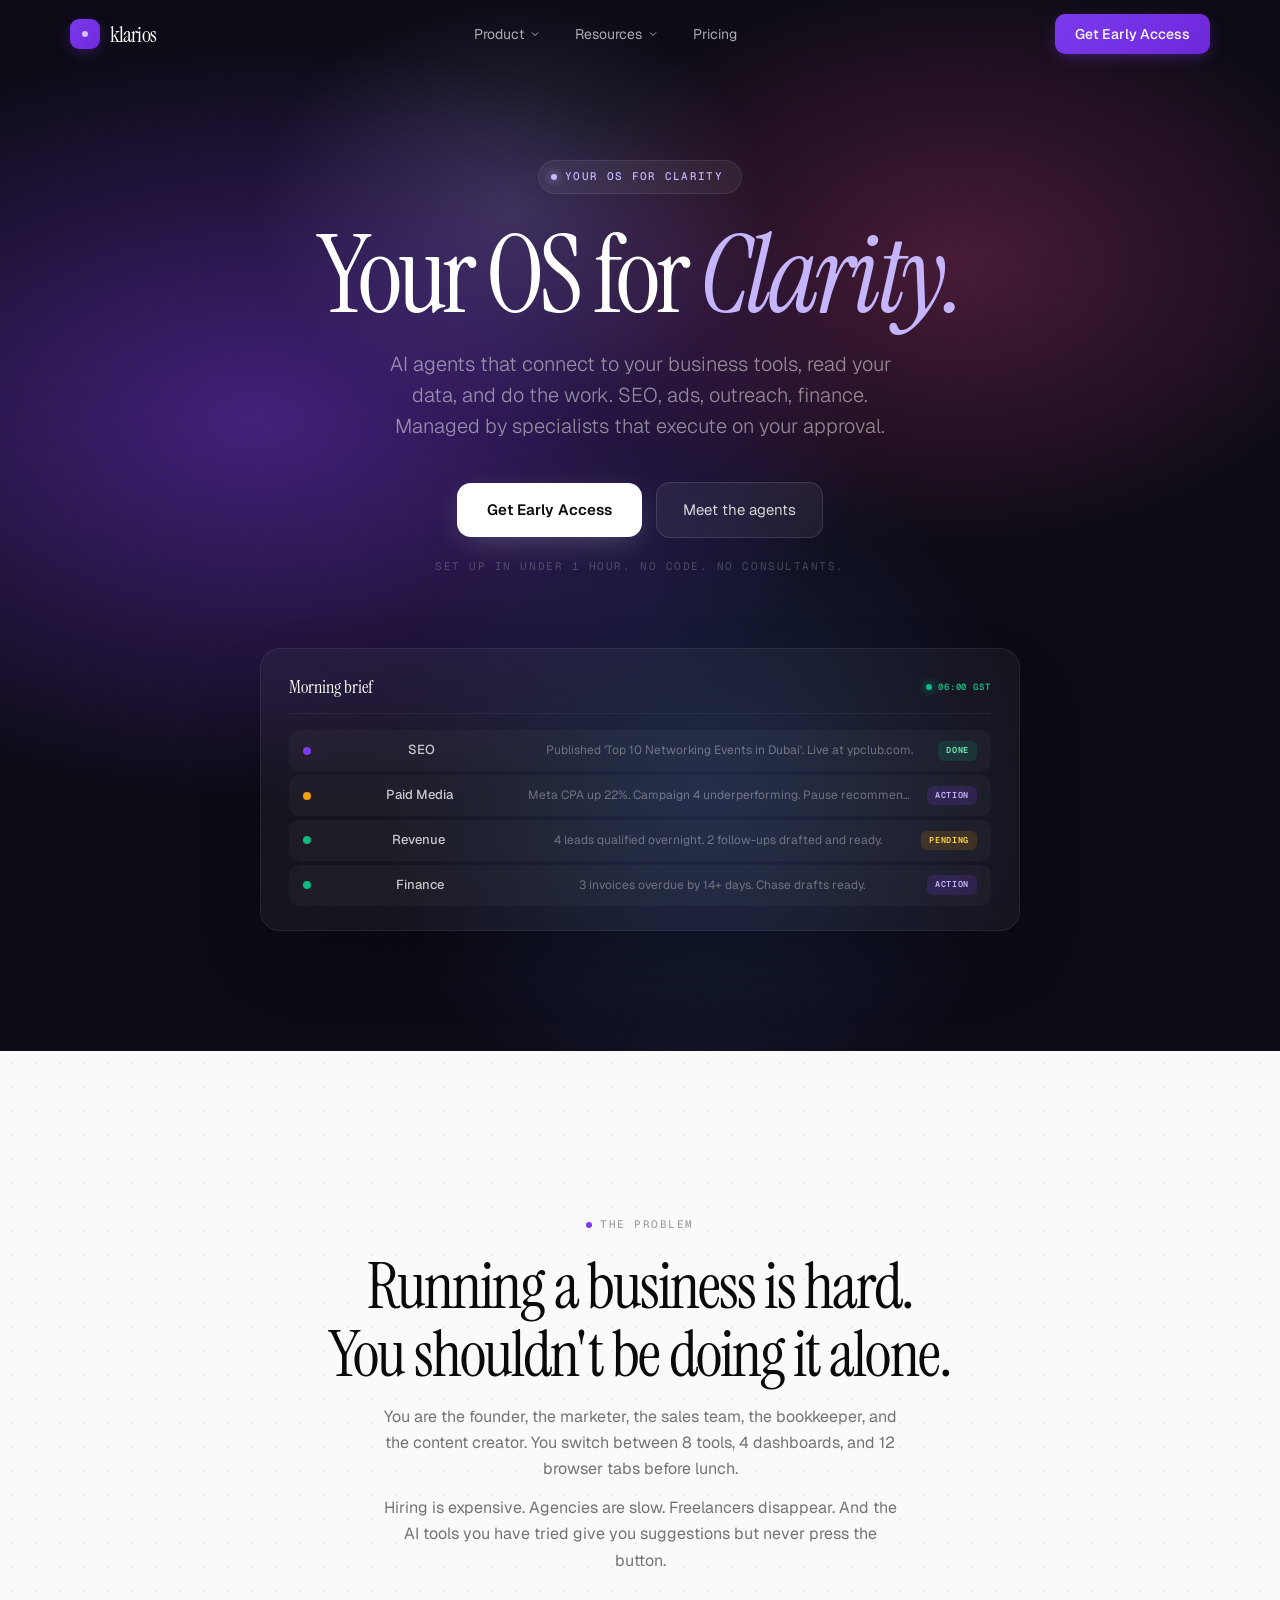
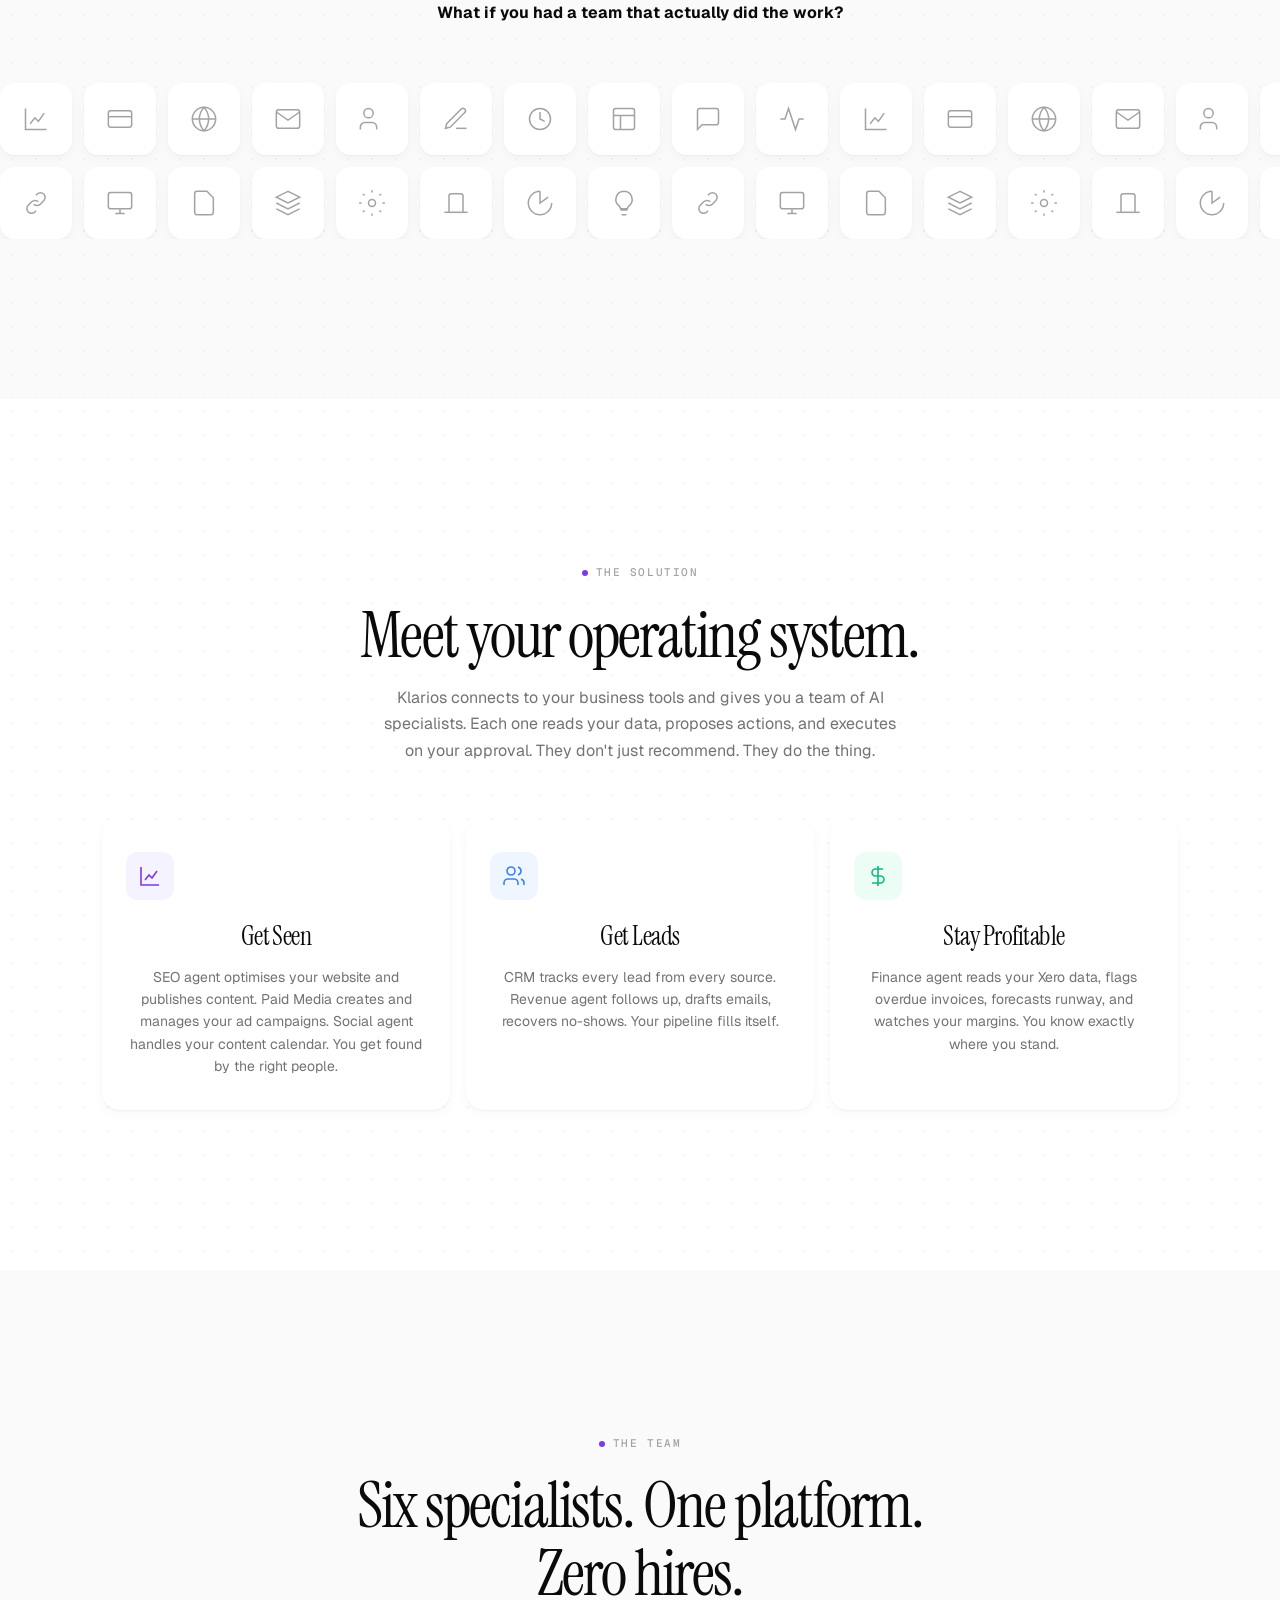
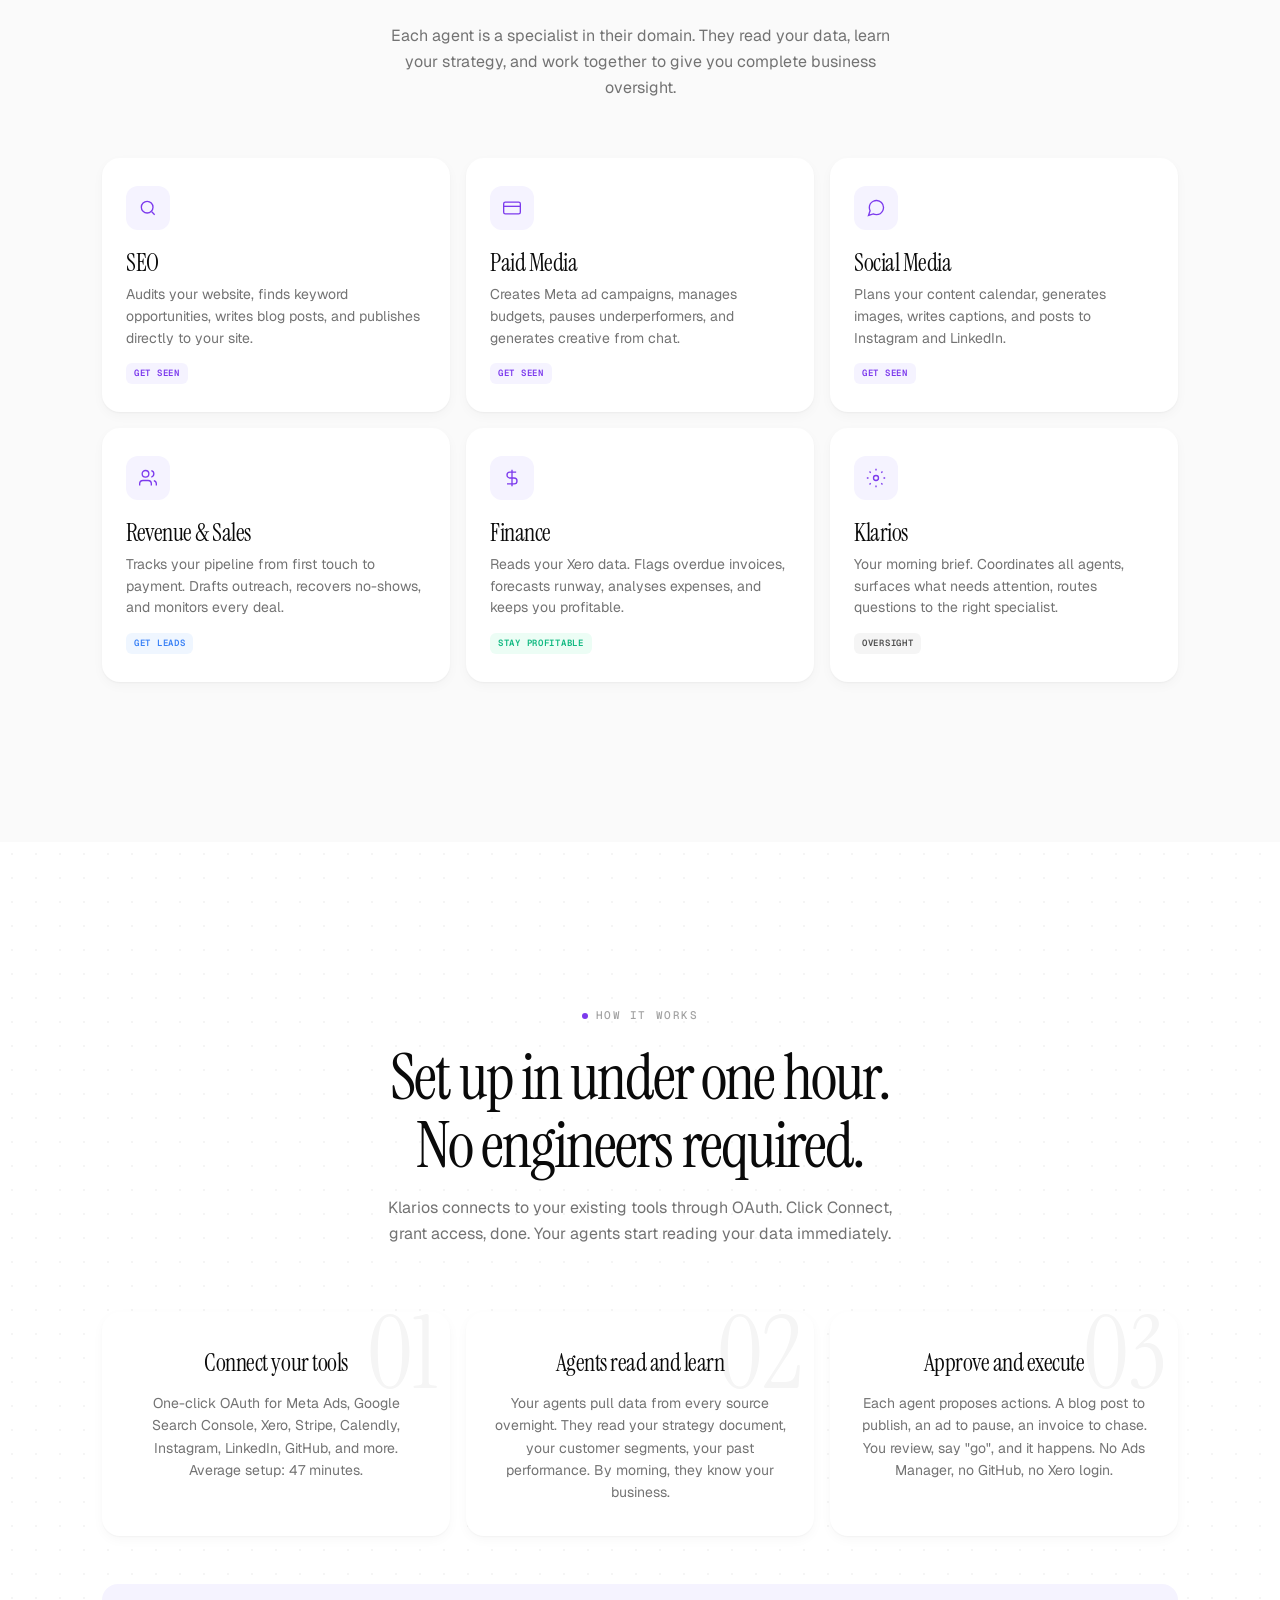
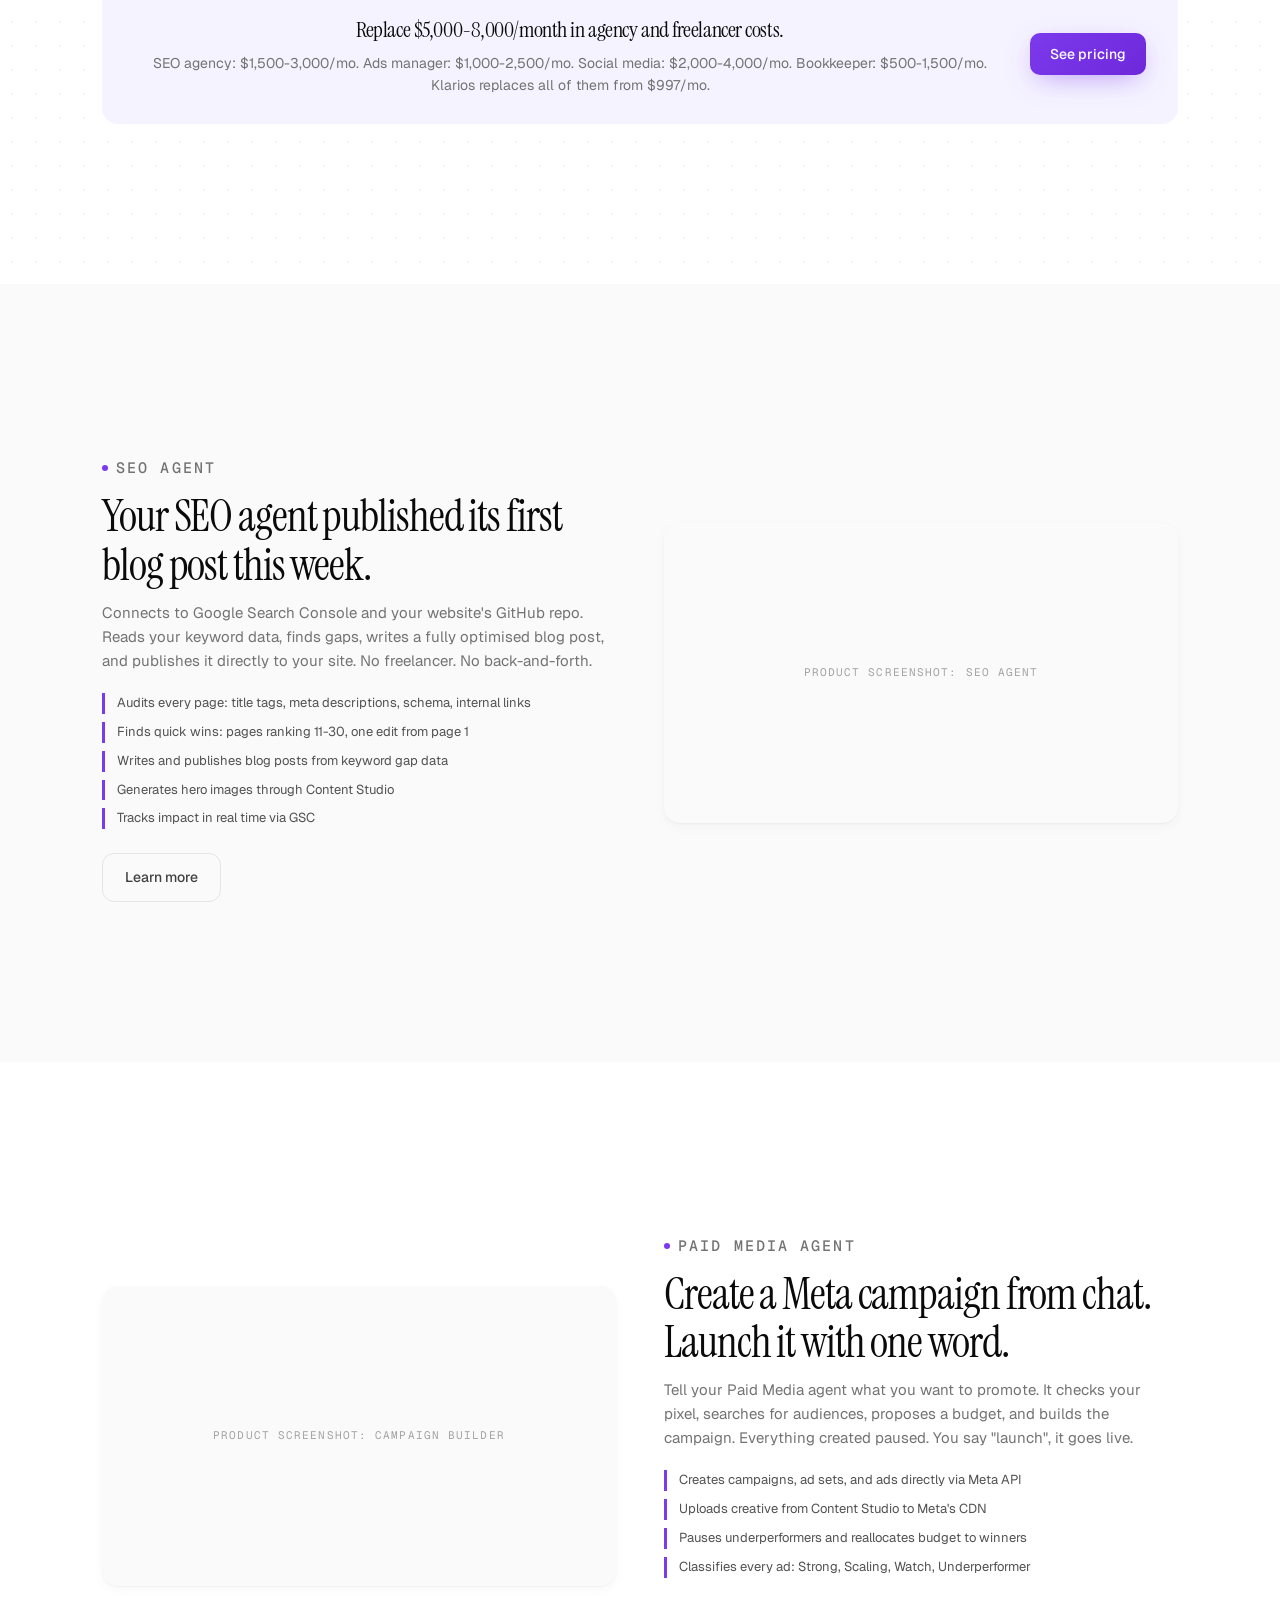
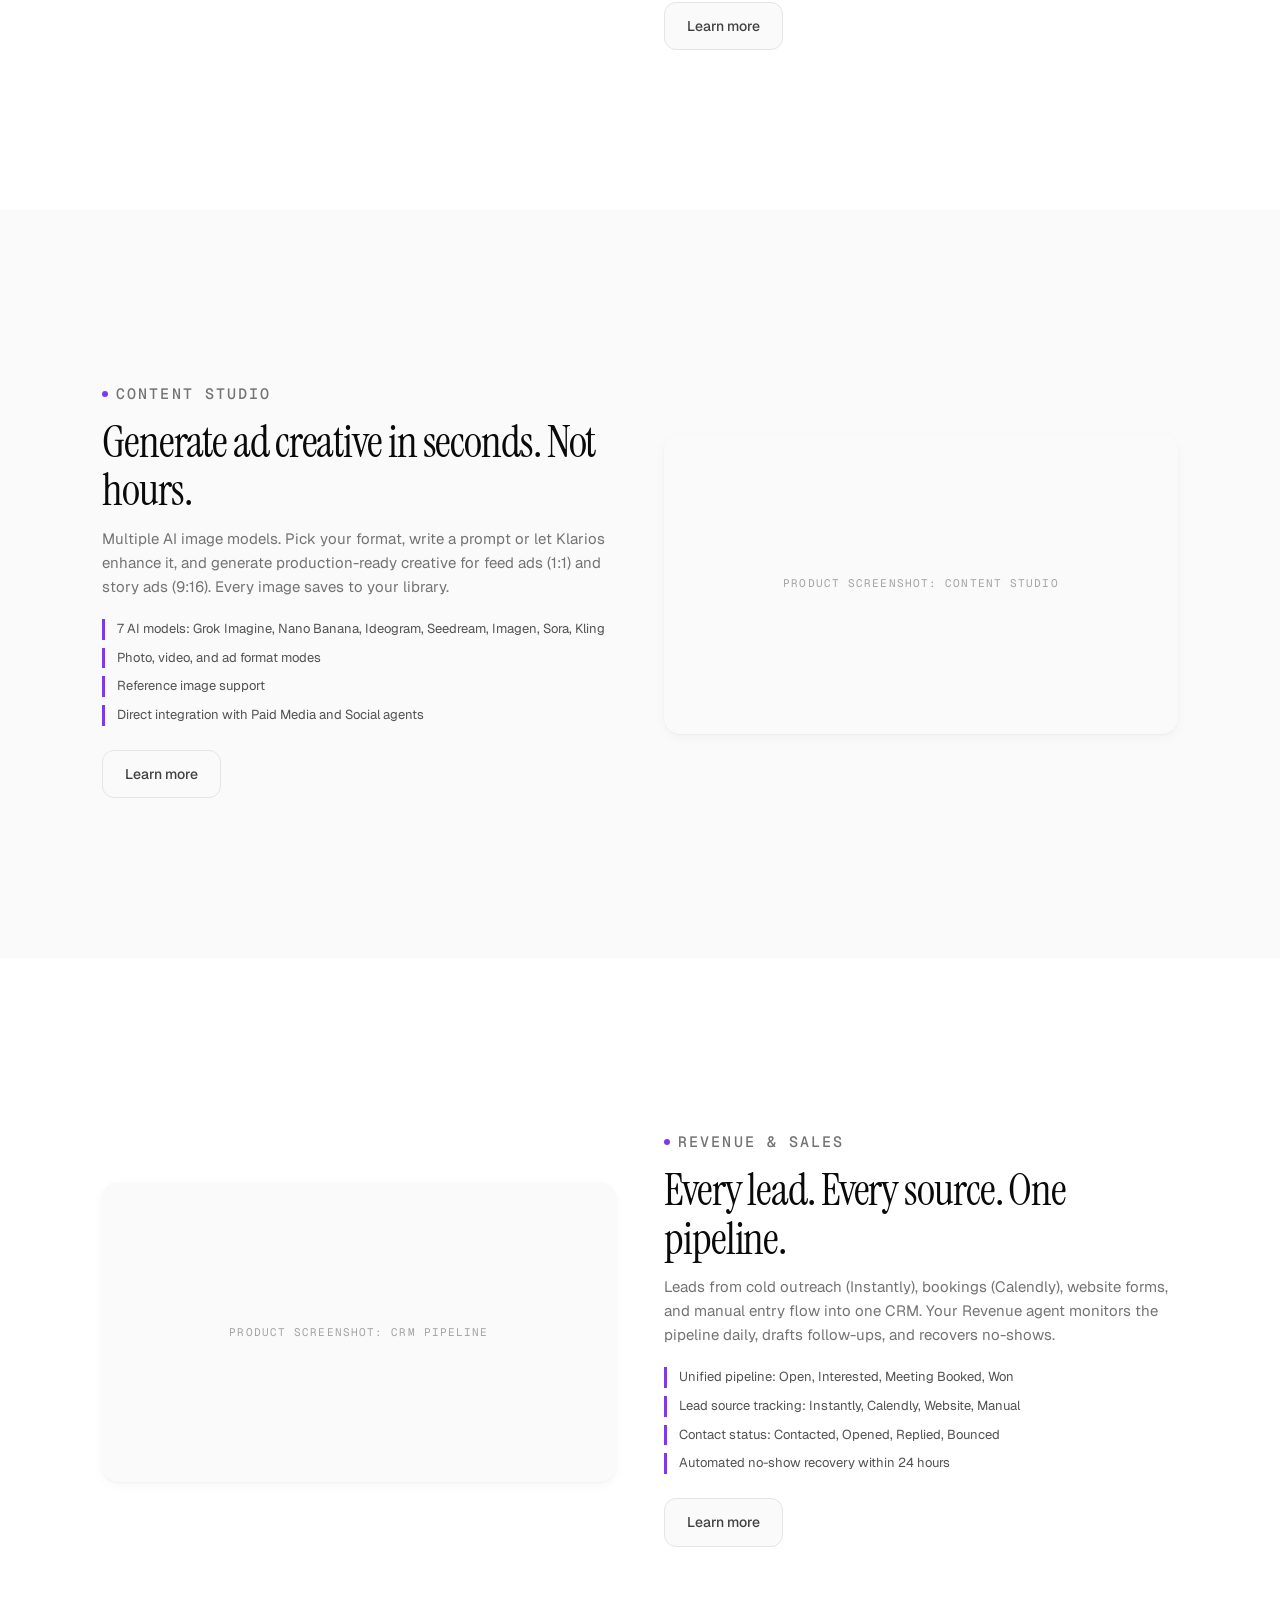
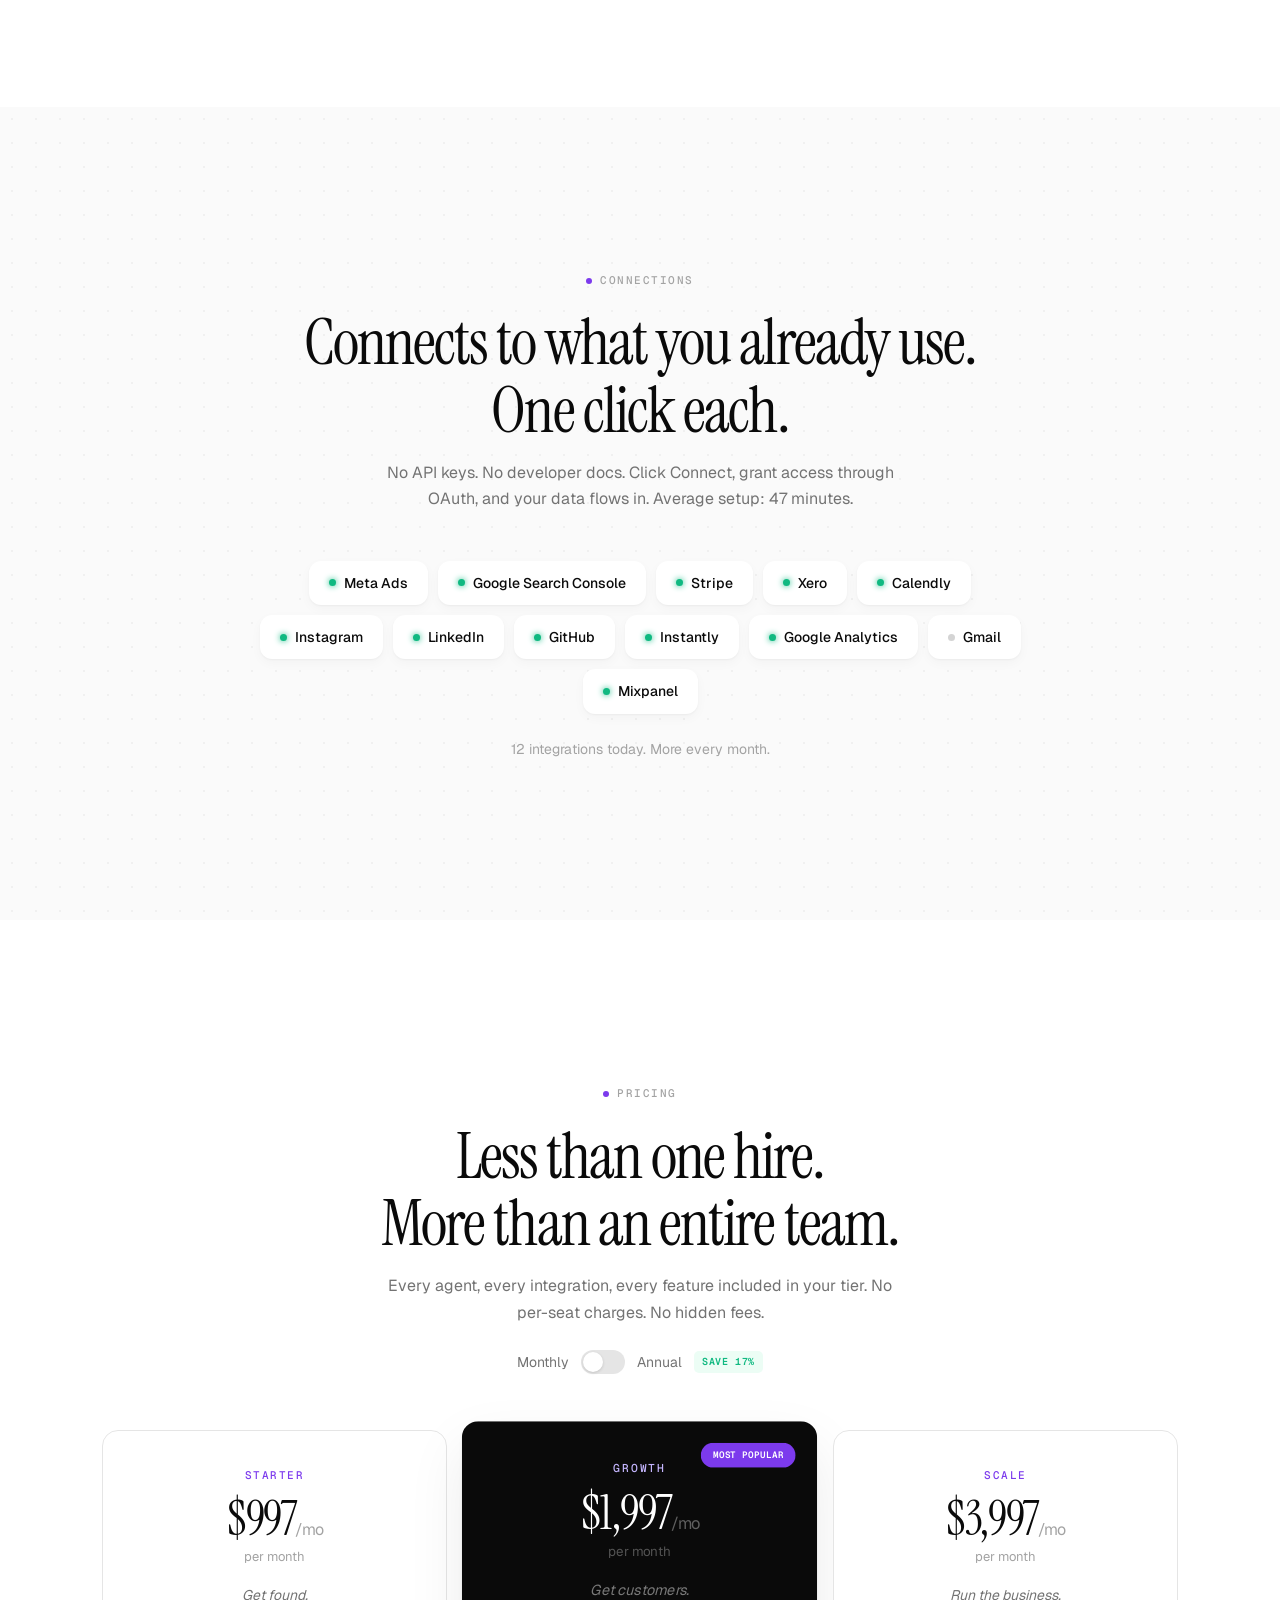
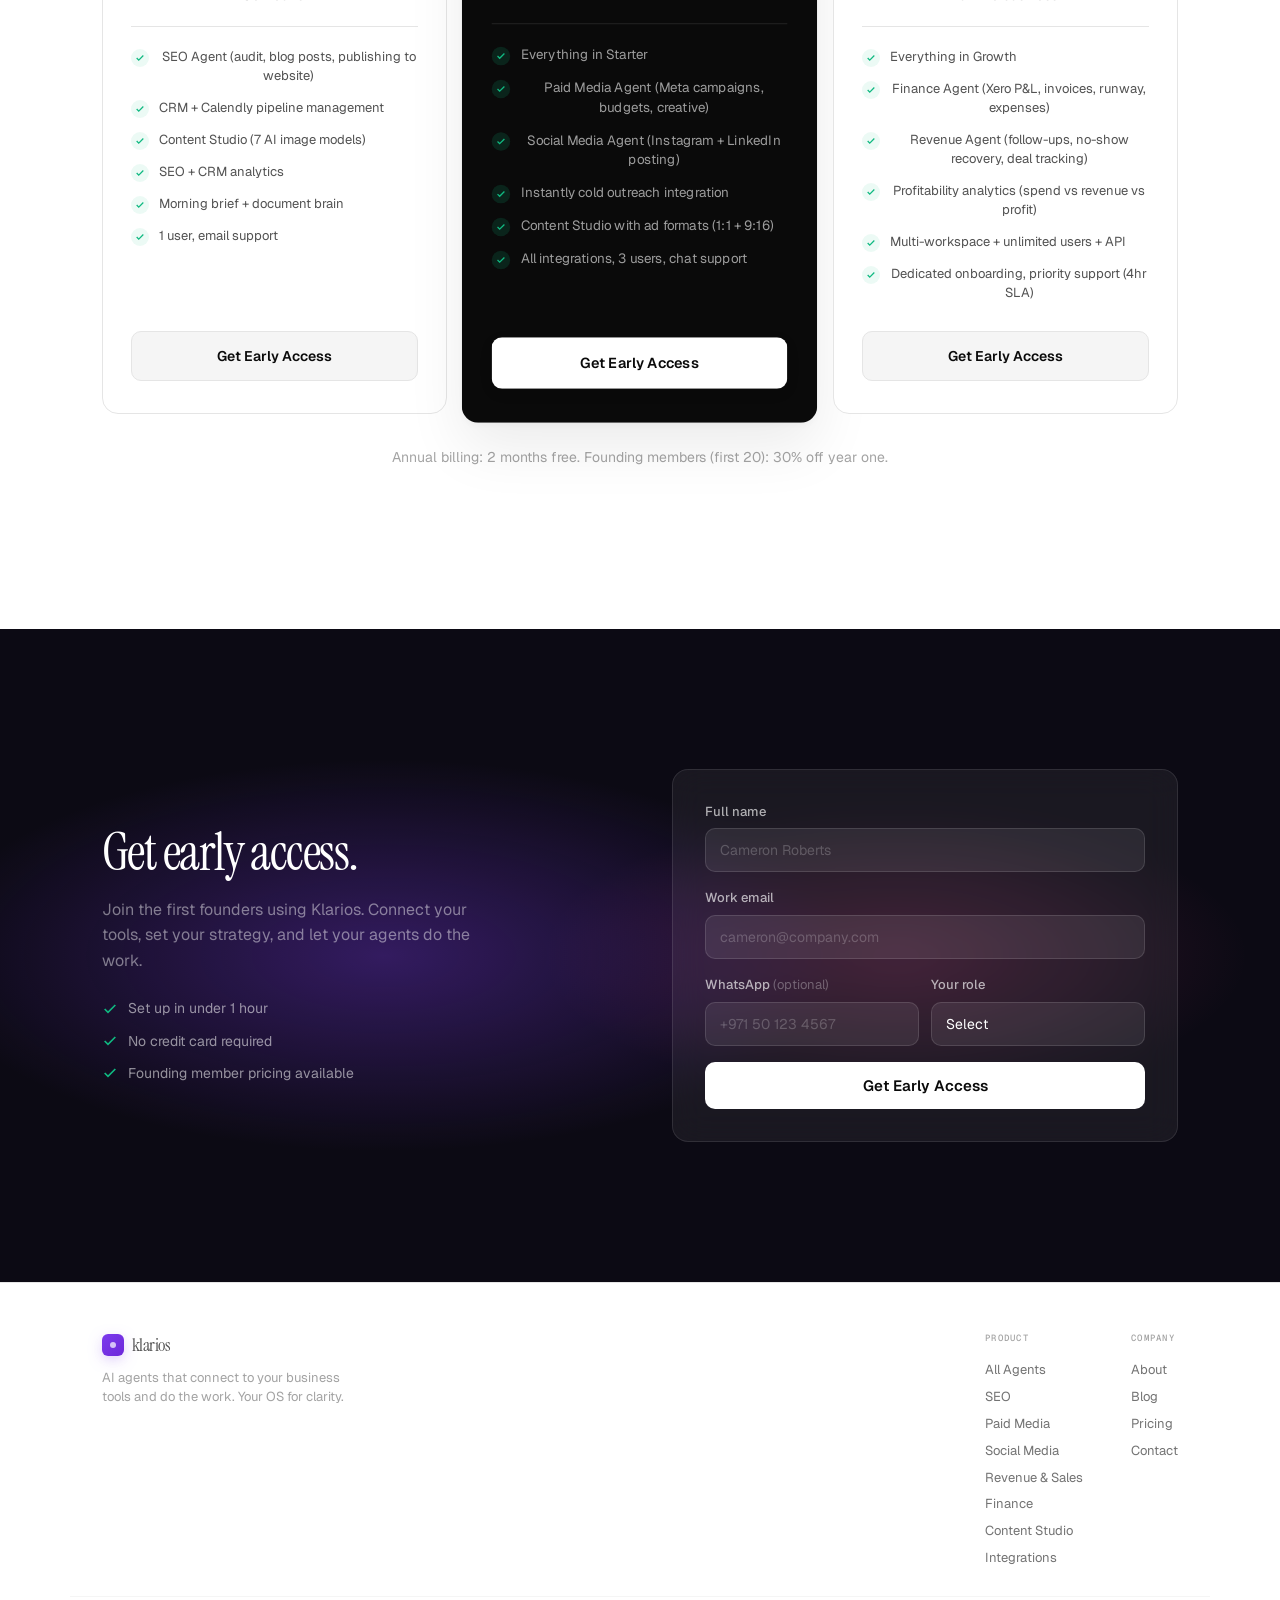
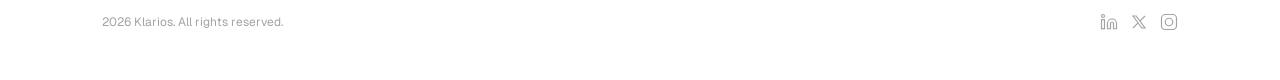
==== index.html @ c215d097 "fix: rebuild pricing cards, lead form, and mobile nav Pricing: - Individual cards with borders (not " ====
<!DOCTYPE html>
<html lang="en">
<head>
<meta charset="utf-8">
<meta name="viewport" content="width=device-width, initial-scale=1.0">
<title>Klarios — Your OS for Clarity</title>
<meta name="description" content="AI agents that connect to your business tools, read your data, and do the work. SEO, ads, outreach, finance. Managed by specialists that execute on your approval.">
<meta property="og:title" content="Klarios — Your OS for Clarity">
<meta property="og:description" content="Six AI specialists. One platform. Zero hires.">
<meta property="og:type" content="website">
<meta property="og:url" content="https://klarios.io">
<link rel="preconnect" href="https://fonts.googleapis.com">
<link rel="preconnect" href="https://fonts.gstatic.com" crossorigin>
<link href="https://fonts.googleapis.com/css2?family=Instrument+Serif:ital@0;1&family=Geist:wght@300;400;500;600&family=Geist+Mono:wght@400;500&display=swap" rel="stylesheet">
<link rel="stylesheet" href="/styles.css">
</head>
<body>

<!-- ====== NAV ====== -->
<header class="nav-wrap" id="navWrap">
<nav class="nav">
  <a href="/" class="nav-brand">
    <div class="nav-mark"></div>
    <span class="nav-word">klarios</span>
  </a>
  <div class="nav-center">
    <div class="nav-dropdown">
      <span class="nav-link">Product <svg viewBox="0 0 24 24" fill="none" stroke="currentColor" stroke-width="2"><path d="m6 9 6 6 6-6"/></svg></span>
      <div class="nav-mega wide">
        <div class="mega-cols">
          <div>
            <div class="mega-group-title">Agents</div>
            <a href="/product/agents" class="mega-item"><div class="mega-icon"><svg viewBox="0 0 24 24" fill="none" stroke="currentColor" stroke-width="1.6"><circle cx="12" cy="12" r="3"/><path d="M12 1v2M12 21v2M4.22 4.22l1.42 1.42M18.36 18.36l1.42 1.42M1 12h2M21 12h2M4.22 19.78l1.42-1.42M18.36 5.64l1.42-1.42"/></svg></div><div class="mega-text"><div class="mt-name">All Agents</div><div class="mt-desc">Overview of how your AI team works.</div></div></a>
            <a href="/product/seo" class="mega-item"><div class="mega-icon"><svg viewBox="0 0 24 24" fill="none" stroke="currentColor" stroke-width="1.6"><circle cx="11" cy="11" r="7"/><path d="m20 20-3.5-3.5"/></svg></div><div class="mega-text"><div class="mt-name">SEO</div><div class="mt-desc">Audit, write, publish. Directly to your site.</div></div></a>
            <a href="/product/paid-media" class="mega-item"><div class="mega-icon"><svg viewBox="0 0 24 24" fill="none" stroke="currentColor" stroke-width="1.6"><rect x="2" y="5" width="20" height="14" rx="2"/><path d="M2 10h20"/></svg></div><div class="mega-text"><div class="mt-name">Paid Media</div><div class="mt-desc">Create Meta campaigns from chat.</div></div></a>
            <a href="/product/social-media" class="mega-item"><div class="mega-icon"><svg viewBox="0 0 24 24" fill="none" stroke="currentColor" stroke-width="1.6"><path d="M21 11.5a8.38 8.38 0 0 1-.9 3.8 8.5 8.5 0 0 1-7.6 4.7 8.38 8.38 0 0 1-3.8-.9L3 21l1.9-5.7a8.38 8.38 0 0 1-.9-3.8 8.5 8.5 0 0 1 4.7-7.6 8.38 8.38 0 0 1 3.8-.9h.5a8.48 8.48 0 0 1 8 8v.5z"/></svg></div><div class="mega-text"><div class="mt-name">Social Media</div><div class="mt-desc">Calendar, captions, images, posting.</div></div></a>
          </div>
          <div>
            <div class="mega-group-title">Operations</div>
            <a href="/product/revenue-sales" class="mega-item"><div class="mega-icon"><svg viewBox="0 0 24 24" fill="none" stroke="currentColor" stroke-width="1.6"><path d="M16 21v-2a4 4 0 0 0-4-4H6a4 4 0 0 0-4 4v2"/><circle cx="9" cy="7" r="4"/><path d="M22 21v-2a4 4 0 0 0-3-3.87"/><path d="M16 3.13a4 4 0 0 1 0 7.75"/></svg></div><div class="mega-text"><div class="mt-name">Revenue & Sales</div><div class="mt-desc">CRM, pipeline, follow-ups, recovery.</div></div></a>
            <a href="/product/finance" class="mega-item"><div class="mega-icon"><svg viewBox="0 0 24 24" fill="none" stroke="currentColor" stroke-width="1.6"><path d="M12 2v20M17 5H9.5a3.5 3.5 0 0 0 0 7h5a3.5 3.5 0 0 1 0 7H6"/></svg></div><div class="mega-text"><div class="mt-name">Finance</div><div class="mt-desc">P&L, invoices, runway, expenses via Xero.</div></div></a>
            <a href="/product/content-studio" class="mega-item"><div class="mega-icon"><svg viewBox="0 0 24 24" fill="none" stroke="currentColor" stroke-width="1.6"><path d="M12 20h9"/><path d="M16.5 3.5a2.12 2.12 0 0 1 3 3L7 19l-4 1 1-4L16.5 3.5z"/></svg></div><div class="mega-text"><div class="mt-name">Content Studio</div><div class="mt-desc">AI image generation, 7 models, all formats.</div></div></a>
            <a href="/product/integrations" class="mega-item"><div class="mega-icon"><svg viewBox="0 0 24 24" fill="none" stroke="currentColor" stroke-width="1.6"><path d="M10 13a4 4 0 0 0 5.66 0l3-3a4 4 0 1 0-5.66-5.66l-1 1"/><path d="M14 11a4 4 0 0 0-5.66 0l-3 3a4 4 0 1 0 5.66 5.66l1-1"/></svg></div><div class="mega-text"><div class="mt-name">Integrations</div><div class="mt-desc">12 tools. One click each. OAuth.</div></div></a>
          </div>
        </div>
      </div>
    </div>
    <div class="nav-dropdown">
      <span class="nav-link">Resources <svg viewBox="0 0 24 24" fill="none" stroke="currentColor" stroke-width="2"><path d="m6 9 6 6 6-6"/></svg></span>
      <div class="nav-mega narrow">
        <a href="/resources/blog" class="mega-item"><div class="mega-icon"><svg viewBox="0 0 24 24" fill="none" stroke="currentColor" stroke-width="1.6"><path d="M14.5 2H6a2 2 0 0 0-2 2v16a2 2 0 0 0 2 2h12a2 2 0 0 0 2-2V7.5L14.5 2z"/><path d="M14 2v6h6"/></svg></div><div class="mega-text"><div class="mt-name">Blog</div><div class="mt-desc">Insights and product updates.</div></div></a>
        <a href="/resources/about" class="mega-item"><div class="mega-icon"><svg viewBox="0 0 24 24" fill="none" stroke="currentColor" stroke-width="1.6"><circle cx="12" cy="8" r="4"/><path d="M4 21c0-4 4-6 8-6s8 2 8 6"/></svg></div><div class="mega-text"><div class="mt-name">About</div><div class="mt-desc">The founder and the mission.</div></div></a>
      </div>
    </div>
    <a href="/pricing" class="nav-link">Pricing</a>
  </div>
  <div class="nav-right">
    <a href="#early-access" class="nav-cta">Get Early Access</a>
    <button class="nav-hamburger" id="navHamburger" aria-label="Menu" aria-expanded="false">
      <svg viewBox="0 0 24 24" fill="none" stroke="currentColor" stroke-width="2"><path d="M4 6h16M4 12h16M4 18h16"/></svg>
    </button>
  </div>
</nav>
</header>

<!-- ====== S1: HERO ====== -->
<section class="hero">
  <div class="hero-pill" data-r><span class="hp-dot"></span>Your OS for clarity</div>
  <h1 data-r data-d="1">Your OS for <em>Clarity.</em></h1>
  <p class="hero-sub" data-r data-d="2">AI agents that connect to your business tools, read your data, and do the work. SEO, ads, outreach, finance. Managed by specialists that execute on your approval.</p>
  <div class="hero-ctas" data-r data-d="3">
    <a href="#early-access" class="btn-white">Get Early Access</a>
    <a href="#agents" class="btn-ghost">Meet the agents</a>
  </div>
  <p class="hero-meta" data-r data-d="4">Set up in under 1 hour. No code. No consultants.</p>

  <div class="hero-glass" data-r data-d="5">
    <div class="hg-head">
      <span class="hg-title">Morning brief</span>
      <span class="hg-live"><span class="live-dot"></span>06:00 GST</span>
    </div>
    <div class="hg-rows">
      <div class="hg-row"><span class="hg-dot" style="background:var(--violet)"></span><span class="hg-agent">SEO</span><span class="hg-msg">Published 'Top 10 Networking Events in Dubai'. Live at ypclub.com.</span><span class="hg-pill d">Done</span></div>
      <div class="hg-row"><span class="hg-dot" style="background:var(--amber)"></span><span class="hg-agent">Paid Media</span><span class="hg-msg">Meta CPA up 22%. Campaign 4 underperforming. Pause recommended.</span><span class="hg-pill t">Action</span></div>
      <div class="hg-row"><span class="hg-dot" style="background:var(--green)"></span><span class="hg-agent">Revenue</span><span class="hg-msg">4 leads qualified overnight. 2 follow-ups drafted and ready.</span><span class="hg-pill w">Pending</span></div>
      <div class="hg-row"><span class="hg-dot" style="background:var(--green)"></span><span class="hg-agent">Finance</span><span class="hg-msg">3 invoices overdue by 14+ days. Chase drafts ready.</span><span class="hg-pill t">Action</span></div>
    </div>
  </div>
</section>

<!-- ====== S2: PROBLEM ====== -->
<section class="dotgrid" style="background:var(--grey-50)">
<div class="container text-center">
  <p class="eyebrow" data-r><span class="dot"></span>The problem</p>
  <div class="section-title" data-r data-d="1">Running a business is hard.<br>You shouldn't be doing it alone.</div>
  <p class="section-sub center" data-r data-d="2">You are the founder, the marketer, the sales team, the bookkeeper, and the content creator. You switch between 8 tools, 4 dashboards, and 12 browser tabs before lunch.</p>
  <p class="section-sub center" style="margin-top:12px" data-r data-d="3">Hiring is expensive. Agencies are slow. Freelancers disappear. And the AI tools you have tried give you suggestions but never press the button.<br><br><strong style="color:var(--ink)">What if you had a team that actually did the work?</strong></p>
</div>
<div class="marquee-wrap" data-r data-d="4">
  <div class="marquee-row left">
    <div class="tool-tile"><svg viewBox="0 0 24 24" fill="none" stroke="currentColor" stroke-width="1.3"><path d="M3 3v18h18"/><path d="M7 16l4-5 3 3 5-7"/></svg></div>
    <div class="tool-tile"><svg viewBox="0 0 24 24" fill="none" stroke="currentColor" stroke-width="1.3"><rect x="2" y="5" width="20" height="14" rx="2"/><path d="M2 10h20"/></svg></div>
    <div class="tool-tile"><svg viewBox="0 0 24 24" fill="none" stroke="currentColor" stroke-width="1.3"><circle cx="12" cy="12" r="10"/><path d="M2 12h20"/><path d="M12 2a15.3 15.3 0 0 1 4 10 15.3 15.3 0 0 1-4 10 15.3 15.3 0 0 1-4-10 15.3 15.3 0 0 1 4-10z"/></svg></div>
    <div class="tool-tile"><svg viewBox="0 0 24 24" fill="none" stroke="currentColor" stroke-width="1.3"><path d="M4 4h16c1.1 0 2 .9 2 2v12c0 1.1-.9 2-2 2H4c-1.1 0-2-.9-2-2V6c0-1.1.9-2 2-2z"/><polyline points="22,6 12,13 2,6"/></svg></div>
    <div class="tool-tile"><svg viewBox="0 0 24 24" fill="none" stroke="currentColor" stroke-width="1.3"><path d="M16 21v-2a4 4 0 0 0-4-4H6a4 4 0 0 0-4 4v2"/><circle cx="9" cy="7" r="4"/></svg></div>
    <div class="tool-tile"><svg viewBox="0 0 24 24" fill="none" stroke="currentColor" stroke-width="1.3"><path d="M12 20h9"/><path d="M16.5 3.5a2.12 2.12 0 0 1 3 3L7 19l-4 1 1-4L16.5 3.5z"/></svg></div>
    <div class="tool-tile"><svg viewBox="0 0 24 24" fill="none" stroke="currentColor" stroke-width="1.3"><circle cx="12" cy="12" r="9"/><path d="M12 6v6l4 2"/></svg></div>
    <div class="tool-tile"><svg viewBox="0 0 24 24" fill="none" stroke="currentColor" stroke-width="1.3"><rect x="3" y="3" width="18" height="18" rx="2"/><path d="M3 9h18M9 21V9"/></svg></div>
    <div class="tool-tile"><svg viewBox="0 0 24 24" fill="none" stroke="currentColor" stroke-width="1.3"><path d="M21 15a2 2 0 0 1-2 2H7l-4 4V5a2 2 0 0 1 2-2h14a2 2 0 0 1 2 2z"/></svg></div>
    <div class="tool-tile"><svg viewBox="0 0 24 24" fill="none" stroke="currentColor" stroke-width="1.3"><polyline points="22 12 18 12 15 21 9 3 6 12 2 12"/></svg></div>
    <div class="tool-tile"><svg viewBox="0 0 24 24" fill="none" stroke="currentColor" stroke-width="1.3"><path d="M3 3v18h18"/><path d="M7 16l4-5 3 3 5-7"/></svg></div>
    <div class="tool-tile"><svg viewBox="0 0 24 24" fill="none" stroke="currentColor" stroke-width="1.3"><rect x="2" y="5" width="20" height="14" rx="2"/><path d="M2 10h20"/></svg></div>
    <div class="tool-tile"><svg viewBox="0 0 24 24" fill="none" stroke="currentColor" stroke-width="1.3"><circle cx="12" cy="12" r="10"/><path d="M2 12h20"/><path d="M12 2a15.3 15.3 0 0 1 4 10 15.3 15.3 0 0 1-4 10 15.3 15.3 0 0 1-4-10 15.3 15.3 0 0 1 4-10z"/></svg></div>
    <div class="tool-tile"><svg viewBox="0 0 24 24" fill="none" stroke="currentColor" stroke-width="1.3"><path d="M4 4h16c1.1 0 2 .9 2 2v12c0 1.1-.9 2-2 2H4c-1.1 0-2-.9-2-2V6c0-1.1.9-2 2-2z"/><polyline points="22,6 12,13 2,6"/></svg></div>
    <div class="tool-tile"><svg viewBox="0 0 24 24" fill="none" stroke="currentColor" stroke-width="1.3"><path d="M16 21v-2a4 4 0 0 0-4-4H6a4 4 0 0 0-4 4v2"/><circle cx="9" cy="7" r="4"/></svg></div>
    <div class="tool-tile"><svg viewBox="0 0 24 24" fill="none" stroke="currentColor" stroke-width="1.3"><path d="M12 20h9"/><path d="M16.5 3.5a2.12 2.12 0 0 1 3 3L7 19l-4 1 1-4L16.5 3.5z"/></svg></div>
    <div class="tool-tile"><svg viewBox="0 0 24 24" fill="none" stroke="currentColor" stroke-width="1.3"><circle cx="12" cy="12" r="9"/><path d="M12 6v6l4 2"/></svg></div>
    <div class="tool-tile"><svg viewBox="0 0 24 24" fill="none" stroke="currentColor" stroke-width="1.3"><rect x="3" y="3" width="18" height="18" rx="2"/><path d="M3 9h18M9 21V9"/></svg></div>
    <div class="tool-tile"><svg viewBox="0 0 24 24" fill="none" stroke="currentColor" stroke-width="1.3"><path d="M21 15a2 2 0 0 1-2 2H7l-4 4V5a2 2 0 0 1 2-2h14a2 2 0 0 1 2 2z"/></svg></div>
    <div class="tool-tile"><svg viewBox="0 0 24 24" fill="none" stroke="currentColor" stroke-width="1.3"><polyline points="22 12 18 12 15 21 9 3 6 12 2 12"/></svg></div>
  </div>
  <div class="marquee-row right">
    <div class="tool-tile"><svg viewBox="0 0 24 24" fill="none" stroke="currentColor" stroke-width="1.3"><path d="M10 13a4 4 0 0 0 5.66 0l3-3a4 4 0 1 0-5.66-5.66l-1 1"/><path d="M14 11a4 4 0 0 0-5.66 0l-3 3a4 4 0 1 0 5.66 5.66l1-1"/></svg></div>
    <div class="tool-tile"><svg viewBox="0 0 24 24" fill="none" stroke="currentColor" stroke-width="1.3"><rect x="2" y="3" width="20" height="14" rx="2"/><path d="M8 21h8M12 17v4"/></svg></div>
    <div class="tool-tile"><svg viewBox="0 0 24 24" fill="none" stroke="currentColor" stroke-width="1.3"><path d="M14.5 2H6a2 2 0 0 0-2 2v16a2 2 0 0 0 2 2h12a2 2 0 0 0 2-2V7.5L14.5 2z"/></svg></div>
    <div class="tool-tile"><svg viewBox="0 0 24 24" fill="none" stroke="currentColor" stroke-width="1.3"><path d="M12 2L2 7l10 5 10-5-10-5z"/><path d="M2 17l10 5 10-5"/><path d="M2 12l10 5 10-5"/></svg></div>
    <div class="tool-tile"><svg viewBox="0 0 24 24" fill="none" stroke="currentColor" stroke-width="1.3"><circle cx="12" cy="12" r="3"/><path d="M12 1v2M12 21v2M4.22 4.22l1.42 1.42M18.36 18.36l1.42 1.42M1 12h2M21 12h2M4.22 19.78l1.42-1.42M18.36 5.64l1.42-1.42"/></svg></div>
    <div class="tool-tile"><svg viewBox="0 0 24 24" fill="none" stroke="currentColor" stroke-width="1.3"><path d="M18 20V6a2 2 0 0 0-2-2H8a2 2 0 0 0-2 2v14"/><path d="M2 20h20"/></svg></div>
    <div class="tool-tile"><svg viewBox="0 0 24 24" fill="none" stroke="currentColor" stroke-width="1.3"><path d="M12 2a10 10 0 1 0 10 10"/><path d="M12 2v10l7-5"/></svg></div>
    <div class="tool-tile"><svg viewBox="0 0 24 24" fill="none" stroke="currentColor" stroke-width="1.3"><path d="M9 18h6M10 22h4M12 2a7 7 0 0 0-4 12.7c.7.6 1 1.5 1 2.3v0h6v0c0-.8.3-1.7 1-2.3A7 7 0 0 0 12 2z"/></svg></div>
    <div class="tool-tile"><svg viewBox="0 0 24 24" fill="none" stroke="currentColor" stroke-width="1.3"><path d="M10 13a4 4 0 0 0 5.66 0l3-3a4 4 0 1 0-5.66-5.66l-1 1"/><path d="M14 11a4 4 0 0 0-5.66 0l-3 3a4 4 0 1 0 5.66 5.66l1-1"/></svg></div>
    <div class="tool-tile"><svg viewBox="0 0 24 24" fill="none" stroke="currentColor" stroke-width="1.3"><rect x="2" y="3" width="20" height="14" rx="2"/><path d="M8 21h8M12 17v4"/></svg></div>
    <div class="tool-tile"><svg viewBox="0 0 24 24" fill="none" stroke="currentColor" stroke-width="1.3"><path d="M14.5 2H6a2 2 0 0 0-2 2v16a2 2 0 0 0 2 2h12a2 2 0 0 0 2-2V7.5L14.5 2z"/></svg></div>
    <div class="tool-tile"><svg viewBox="0 0 24 24" fill="none" stroke="currentColor" stroke-width="1.3"><path d="M12 2L2 7l10 5 10-5-10-5z"/><path d="M2 17l10 5 10-5"/><path d="M2 12l10 5 10-5"/></svg></div>
    <div class="tool-tile"><svg viewBox="0 0 24 24" fill="none" stroke="currentColor" stroke-width="1.3"><circle cx="12" cy="12" r="3"/><path d="M12 1v2M12 21v2M4.22 4.22l1.42 1.42M18.36 18.36l1.42 1.42M1 12h2M21 12h2M4.22 19.78l1.42-1.42M18.36 5.64l1.42-1.42"/></svg></div>
    <div class="tool-tile"><svg viewBox="0 0 24 24" fill="none" stroke="currentColor" stroke-width="1.3"><path d="M18 20V6a2 2 0 0 0-2-2H8a2 2 0 0 0-2 2v14"/><path d="M2 20h20"/></svg></div>
    <div class="tool-tile"><svg viewBox="0 0 24 24" fill="none" stroke="currentColor" stroke-width="1.3"><path d="M12 2a10 10 0 1 0 10 10"/><path d="M12 2v10l7-5"/></svg></div>
    <div class="tool-tile"><svg viewBox="0 0 24 24" fill="none" stroke="currentColor" stroke-width="1.3"><path d="M9 18h6M10 22h4M12 2a7 7 0 0 0-4 12.7c.7.6 1 1.5 1 2.3v0h6v0c0-.8.3-1.7 1-2.3A7 7 0 0 0 12 2z"/></svg></div>
  </div>
</div>
</section>

<!-- ====== S3: WHAT IS KLARIOS (3 pillars) ====== -->
<section class="dotgrid">
<div class="container text-center">
  <p class="eyebrow" data-r><span class="dot"></span>The solution</p>
  <div class="section-title" data-r data-d="1">Meet your operating system.</div>
  <p class="section-sub center" data-r data-d="2">Klarios connects to your business tools and gives you a team of AI specialists. Each one reads your data, proposes actions, and executes on your approval. They don't just recommend. They do the thing.</p>
  <div class="pillars" data-r data-d="3">
    <div class="pillar"><div class="pillar-icon seen"><svg viewBox="0 0 24 24" fill="none" stroke="currentColor" stroke-width="1.6"><path d="M3 3v18h18"/><path d="M7 16l4-5 3 3 5-7"/></svg></div><h3>Get Seen</h3><p>SEO agent optimises your website and publishes content. Paid Media creates and manages your ad campaigns. Social agent handles your content calendar. You get found by the right people.</p></div>
    <div class="pillar"><div class="pillar-icon leads"><svg viewBox="0 0 24 24" fill="none" stroke="currentColor" stroke-width="1.6"><path d="M16 21v-2a4 4 0 0 0-4-4H6a4 4 0 0 0-4 4v2"/><circle cx="9" cy="7" r="4"/><path d="M22 21v-2a4 4 0 0 0-3-3.87"/><path d="M16 3.13a4 4 0 0 1 0 7.75"/></svg></div><h3>Get Leads</h3><p>CRM tracks every lead from every source. Revenue agent follows up, drafts emails, recovers no-shows. Your pipeline fills itself.</p></div>
    <div class="pillar"><div class="pillar-icon profit"><svg viewBox="0 0 24 24" fill="none" stroke="currentColor" stroke-width="1.6"><path d="M12 2v20M17 5H9.5a3.5 3.5 0 0 0 0 7h5a3.5 3.5 0 0 1 0 7H6"/></svg></div><h3>Stay Profitable</h3><p>Finance agent reads your Xero data, flags overdue invoices, forecasts runway, and watches your margins. You know exactly where you stand.</p></div>
  </div>
</div>
</section>

<!-- ====== S4: AGENTS ====== -->
<section id="agents" style="background:var(--grey-50)">
<div class="container text-center">
  <p class="eyebrow" data-r><span class="dot"></span>The team</p>
  <div class="section-title" data-r data-d="1">Six specialists. One platform.<br>Zero hires.</div>
  <p class="section-sub center" data-r data-d="2">Each agent is a specialist in their domain. They read your data, learn your strategy, and work together to give you complete business oversight.</p>
  <div class="agent-grid">
    <div class="card" data-r data-d="1"><div class="card-icon"><svg viewBox="0 0 24 24" fill="none" stroke="currentColor" stroke-width="1.6"><circle cx="11" cy="11" r="7"/><path d="m20 20-3.5-3.5"/></svg></div><h3>SEO</h3><p>Audits your website, finds keyword opportunities, writes blog posts, and publishes directly to your site.</p><span class="card-tag seen">Get Seen</span></div>
    <div class="card" data-r data-d="2"><div class="card-icon"><svg viewBox="0 0 24 24" fill="none" stroke="currentColor" stroke-width="1.6"><rect x="2" y="5" width="20" height="14" rx="2"/><path d="M2 10h20"/></svg></div><h3>Paid Media</h3><p>Creates Meta ad campaigns, manages budgets, pauses underperformers, and generates creative from chat.</p><span class="card-tag seen">Get Seen</span></div>
    <div class="card" data-r data-d="3"><div class="card-icon"><svg viewBox="0 0 24 24" fill="none" stroke="currentColor" stroke-width="1.6"><path d="M21 11.5a8.38 8.38 0 0 1-.9 3.8 8.5 8.5 0 0 1-7.6 4.7 8.38 8.38 0 0 1-3.8-.9L3 21l1.9-5.7a8.38 8.38 0 0 1-.9-3.8 8.5 8.5 0 0 1 4.7-7.6 8.38 8.38 0 0 1 3.8-.9h.5a8.48 8.48 0 0 1 8 8v.5z"/></svg></div><h3>Social Media</h3><p>Plans your content calendar, generates images, writes captions, and posts to Instagram and LinkedIn.</p><span class="card-tag seen">Get Seen</span></div>
    <div class="card" data-r data-d="4"><div class="card-icon"><svg viewBox="0 0 24 24" fill="none" stroke="currentColor" stroke-width="1.6"><path d="M16 21v-2a4 4 0 0 0-4-4H6a4 4 0 0 0-4 4v2"/><circle cx="9" cy="7" r="4"/><path d="M22 21v-2a4 4 0 0 0-3-3.87"/><path d="M16 3.13a4 4 0 0 1 0 7.75"/></svg></div><h3>Revenue & Sales</h3><p>Tracks your pipeline from first touch to payment. Drafts outreach, recovers no-shows, and monitors every deal.</p><span class="card-tag leads">Get Leads</span></div>
    <div class="card" data-r data-d="5"><div class="card-icon"><svg viewBox="0 0 24 24" fill="none" stroke="currentColor" stroke-width="1.6"><path d="M12 2v20M17 5H9.5a3.5 3.5 0 0 0 0 7h5a3.5 3.5 0 0 1 0 7H6"/></svg></div><h3>Finance</h3><p>Reads your Xero data. Flags overdue invoices, forecasts runway, analyses expenses, and keeps you profitable.</p><span class="card-tag profit">Stay Profitable</span></div>
    <div class="card" data-r data-d="6"><div class="card-icon"><svg viewBox="0 0 24 24" fill="none" stroke="currentColor" stroke-width="1.6"><circle cx="12" cy="12" r="3"/><path d="M12 1v2M12 21v2M4.22 4.22l1.42 1.42M18.36 18.36l1.42 1.42M1 12h2M21 12h2M4.22 19.78l1.42-1.42M18.36 5.64l1.42-1.42"/></svg></div><h3>Klarios</h3><p>Your morning brief. Coordinates all agents, surfaces what needs attention, routes questions to the right specialist.</p><span class="card-tag oversight">Oversight</span></div>
  </div>
</div>
</section>

<!-- ====== S5: HOW IT WORKS ====== -->
<section class="dotgrid" style="counter-reset:step">
<div class="container text-center">
  <p class="eyebrow" data-r><span class="dot"></span>How it works</p>
  <div class="section-title" data-r data-d="1">Set up in under one hour.<br>No engineers required.</div>
  <p class="section-sub center" data-r data-d="2">Klarios connects to your existing tools through OAuth. Click Connect, grant access, done. Your agents start reading your data immediately.</p>
  <div class="steps">
    <div class="step-card" data-r data-d="1"><h3>Connect your tools</h3><p>One-click OAuth for Meta Ads, Google Search Console, Xero, Stripe, Calendly, Instagram, LinkedIn, GitHub, and more. Average setup: 47 minutes.</p></div>
    <div class="step-card" data-r data-d="2"><h3>Agents read and learn</h3><p>Your agents pull data from every source overnight. They read your strategy document, your customer segments, your past performance. By morning, they know your business.</p></div>
    <div class="step-card" data-r data-d="3"><h3>Approve and execute</h3><p>Each agent proposes actions. A blog post to publish, an ad to pause, an invoice to chase. You review, say "go", and it happens. No Ads Manager, no GitHub, no Xero login.</p></div>
  </div>
  <div class="savings-callout" data-r data-d="4">
    <div style="flex:1"><h3>Replace $5,000-8,000/month in agency and freelancer costs.</h3><p>SEO agency: $1,500-3,000/mo. Ads manager: $1,000-2,500/mo. Social media: $2,000-4,000/mo. Bookkeeper: $500-1,500/mo. Klarios replaces all of them from $997/mo.</p></div>
    <a href="/pricing" class="btn-primary btn-sm" style="flex:none">See pricing</a>
  </div>
</div>
</section>

<!-- ====== S6: SEO IN ACTION ====== -->
<section style="background:var(--grey-50)">
<div class="container">
  <div class="feature-split" data-r>
    <div class="feature-text"><p class="eyebrow"><span class="dot"></span>SEO Agent</p><h2>Your SEO agent published its first blog post this week.</h2><p>Connects to Google Search Console and your website's GitHub repo. Reads your keyword data, finds gaps, writes a fully optimised blog post, and publishes it directly to your site. No freelancer. No back-and-forth.</p>
      <div class="feature-bullets"><div class="feature-bullet">Audits every page: title tags, meta descriptions, schema, internal links</div><div class="feature-bullet">Finds quick wins: pages ranking 11-30, one edit from page 1</div><div class="feature-bullet">Writes and publishes blog posts from keyword gap data</div><div class="feature-bullet">Generates hero images through Content Studio</div><div class="feature-bullet">Tracks impact in real time via GSC</div></div>
      <a href="/product/seo" class="btn-ghost-light" style="margin-top:24px">Learn more</a>
    </div>
    <div class="feature-visual" data-r data-d="2"><div style="text-align:center;color:var(--grey-400);font-family:var(--mono);font-size:11px;text-transform:uppercase;letter-spacing:.1em">Product screenshot: SEO agent</div></div>
  </div>
</div>
</section>

<!-- ====== S7: PAID MEDIA IN ACTION ====== -->
<section>
<div class="container">
  <div class="feature-split reverse" data-r>
    <div class="feature-text"><p class="eyebrow"><span class="dot"></span>Paid Media Agent</p><h2>Create a Meta campaign from chat. Launch it with one word.</h2><p>Tell your Paid Media agent what you want to promote. It checks your pixel, searches for audiences, proposes a budget, and builds the campaign. Everything created paused. You say "launch", it goes live.</p>
      <div class="feature-bullets"><div class="feature-bullet">Creates campaigns, ad sets, and ads directly via Meta API</div><div class="feature-bullet">Uploads creative from Content Studio to Meta's CDN</div><div class="feature-bullet">Pauses underperformers and reallocates budget to winners</div><div class="feature-bullet">Classifies every ad: Strong, Scaling, Watch, Underperformer</div></div>
      <a href="/product/paid-media" class="btn-ghost-light" style="margin-top:24px">Learn more</a>
    </div>
    <div class="feature-visual" data-r data-d="2"><div style="text-align:center;color:var(--grey-400);font-family:var(--mono);font-size:11px;text-transform:uppercase;letter-spacing:.1em">Product screenshot: campaign builder</div></div>
  </div>
</div>
</section>

<!-- ====== S8: CONTENT STUDIO ====== -->
<section style="background:var(--grey-50)">
<div class="container">
  <div class="feature-split" data-r>
    <div class="feature-text"><p class="eyebrow"><span class="dot"></span>Content Studio</p><h2>Generate ad creative in seconds. Not hours.</h2><p>Multiple AI image models. Pick your format, write a prompt or let Klarios enhance it, and generate production-ready creative for feed ads (1:1) and story ads (9:16). Every image saves to your library.</p>
      <div class="feature-bullets"><div class="feature-bullet">7 AI models: Grok Imagine, Nano Banana, Ideogram, Seedream, Imagen, Sora, Kling</div><div class="feature-bullet">Photo, video, and ad format modes</div><div class="feature-bullet">Reference image support</div><div class="feature-bullet">Direct integration with Paid Media and Social agents</div></div>
      <a href="/product/content-studio" class="btn-ghost-light" style="margin-top:24px">Learn more</a>
    </div>
    <div class="feature-visual" data-r data-d="2"><div style="text-align:center;color:var(--grey-400);font-family:var(--mono);font-size:11px;text-transform:uppercase;letter-spacing:.1em">Product screenshot: Content Studio</div></div>
  </div>
</div>
</section>

<!-- ====== S9: CRM & PIPELINE ====== -->
<section>
<div class="container">
  <div class="feature-split reverse" data-r>
    <div class="feature-text"><p class="eyebrow"><span class="dot"></span>Revenue & Sales</p><h2>Every lead. Every source. One pipeline.</h2><p>Leads from cold outreach (Instantly), bookings (Calendly), website forms, and manual entry flow into one CRM. Your Revenue agent monitors the pipeline daily, drafts follow-ups, and recovers no-shows.</p>
      <div class="feature-bullets"><div class="feature-bullet">Unified pipeline: Open, Interested, Meeting Booked, Won</div><div class="feature-bullet">Lead source tracking: Instantly, Calendly, Website, Manual</div><div class="feature-bullet">Contact status: Contacted, Opened, Replied, Bounced</div><div class="feature-bullet">Automated no-show recovery within 24 hours</div></div>
      <a href="/product/revenue-sales" class="btn-ghost-light" style="margin-top:24px">Learn more</a>
    </div>
    <div class="feature-visual" data-r data-d="2"><div style="text-align:center;color:var(--grey-400);font-family:var(--mono);font-size:11px;text-transform:uppercase;letter-spacing:.1em">Product screenshot: CRM pipeline</div></div>
  </div>
</div>
</section>

<!-- ====== S10: INTEGRATIONS ====== -->
<section class="dotgrid" style="background:var(--grey-50)">
<div class="container text-center">
  <p class="eyebrow" data-r><span class="dot"></span>Connections</p>
  <div class="section-title" data-r data-d="1">Connects to what you already use.<br>One click each.</div>
  <p class="section-sub center" data-r data-d="2">No API keys. No developer docs. Click Connect, grant access through OAuth, and your data flows in. Average setup: 47 minutes.</p>
  <div class="int-grid" data-r data-d="3">
    <span class="int-chip"><span class="ic-dot on"></span>Meta Ads</span>
    <span class="int-chip"><span class="ic-dot on"></span>Google Search Console</span>
    <span class="int-chip"><span class="ic-dot on"></span>Stripe</span>
    <span class="int-chip"><span class="ic-dot on"></span>Xero</span>
    <span class="int-chip"><span class="ic-dot on"></span>Calendly</span>
    <span class="int-chip"><span class="ic-dot on"></span>Instagram</span>
    <span class="int-chip"><span class="ic-dot on"></span>LinkedIn</span>
    <span class="int-chip"><span class="ic-dot on"></span>GitHub</span>
    <span class="int-chip"><span class="ic-dot on"></span>Instantly</span>
    <span class="int-chip"><span class="ic-dot on"></span>Google Analytics</span>
    <span class="int-chip"><span class="ic-dot off"></span>Gmail</span>
    <span class="int-chip"><span class="ic-dot on"></span>Mixpanel</span>
  </div>
  <p style="margin-top:24px;font-size:14px;color:var(--grey-400)" data-r data-d="4">12 integrations today. More every month.</p>
</div>
</section>

<!-- ====== S11: PRICING ====== -->
<section id="pricing">
<div class="container text-center">
  <p class="eyebrow" data-r><span class="dot"></span>Pricing</p>
  <div class="section-title" data-r data-d="1">Less than one hire.<br>More than an entire team.</div>
  <p class="section-sub center" data-r data-d="2">Every agent, every integration, every feature included in your tier. No per-seat charges. No hidden fees.</p>
  <div class="billing-toggle" data-r data-d="2"><span>Monthly</span><div class="toggle-track" id="billingToggle"></div><span>Annual</span><span class="save-badge">Save 17%</span></div>
  <div class="pricing-grid">
    <div class="price-card" data-r data-d="1">
      <div class="price-tier">Starter</div>
      <div class="price-amount" data-monthly="$997" data-annual="$831">$997<span>/mo</span></div>
      <div class="price-period" data-period-text>per month</div>
      <div class="price-tagline">Get found.</div>
      <div class="price-features">
        <div class="price-feat"><span class="pf-check"><svg viewBox="0 0 24 24" fill="none" stroke="currentColor" stroke-width="3"><path d="M20 6L9 17l-5-5"/></svg></span>SEO Agent (audit, blog posts, publishing to website)</div>
        <div class="price-feat"><span class="pf-check"><svg viewBox="0 0 24 24" fill="none" stroke="currentColor" stroke-width="3"><path d="M20 6L9 17l-5-5"/></svg></span>CRM + Calendly pipeline management</div>
        <div class="price-feat"><span class="pf-check"><svg viewBox="0 0 24 24" fill="none" stroke="currentColor" stroke-width="3"><path d="M20 6L9 17l-5-5"/></svg></span>Content Studio (7 AI image models)</div>
        <div class="price-feat"><span class="pf-check"><svg viewBox="0 0 24 24" fill="none" stroke="currentColor" stroke-width="3"><path d="M20 6L9 17l-5-5"/></svg></span>SEO + CRM analytics</div>
        <div class="price-feat"><span class="pf-check"><svg viewBox="0 0 24 24" fill="none" stroke="currentColor" stroke-width="3"><path d="M20 6L9 17l-5-5"/></svg></span>Morning brief + document brain</div>
        <div class="price-feat"><span class="pf-check"><svg viewBox="0 0 24 24" fill="none" stroke="currentColor" stroke-width="3"><path d="M20 6L9 17l-5-5"/></svg></span>1 user, email support</div>
      </div>
      <a href="#early-access" class="price-cta">Get Early Access</a>
    </div>
    <div class="price-card featured" data-r data-d="2">
      <div class="price-badge">Most Popular</div>
      <div class="price-tier">Growth</div>
      <div class="price-amount" data-monthly="$1,997" data-annual="$1,664">$1,997<span>/mo</span></div>
      <div class="price-period" data-period-text>per month</div>
      <div class="price-tagline">Get customers.</div>
      <div class="price-features">
        <div class="price-feat"><span class="pf-check"><svg viewBox="0 0 24 24" fill="none" stroke="currentColor" stroke-width="3"><path d="M20 6L9 17l-5-5"/></svg></span>Everything in Starter</div>
        <div class="price-feat"><span class="pf-check"><svg viewBox="0 0 24 24" fill="none" stroke="currentColor" stroke-width="3"><path d="M20 6L9 17l-5-5"/></svg></span>Paid Media Agent (Meta campaigns, budgets, creative)</div>
        <div class="price-feat"><span class="pf-check"><svg viewBox="0 0 24 24" fill="none" stroke="currentColor" stroke-width="3"><path d="M20 6L9 17l-5-5"/></svg></span>Social Media Agent (Instagram + LinkedIn posting)</div>
        <div class="price-feat"><span class="pf-check"><svg viewBox="0 0 24 24" fill="none" stroke="currentColor" stroke-width="3"><path d="M20 6L9 17l-5-5"/></svg></span>Instantly cold outreach integration</div>
        <div class="price-feat"><span class="pf-check"><svg viewBox="0 0 24 24" fill="none" stroke="currentColor" stroke-width="3"><path d="M20 6L9 17l-5-5"/></svg></span>Content Studio with ad formats (1:1 + 9:16)</div>
        <div class="price-feat"><span class="pf-check"><svg viewBox="0 0 24 24" fill="none" stroke="currentColor" stroke-width="3"><path d="M20 6L9 17l-5-5"/></svg></span>All integrations, 3 users, chat support</div>
      </div>
      <a href="#early-access" class="price-cta">Get Early Access</a>
    </div>
    <div class="price-card" data-r data-d="3">
      <div class="price-tier">Scale</div>
      <div class="price-amount" data-monthly="$3,997" data-annual="$3,331">$3,997<span>/mo</span></div>
      <div class="price-period" data-period-text>per month</div>
      <div class="price-tagline">Run the business.</div>
      <div class="price-features">
        <div class="price-feat"><span class="pf-check"><svg viewBox="0 0 24 24" fill="none" stroke="currentColor" stroke-width="3"><path d="M20 6L9 17l-5-5"/></svg></span>Everything in Growth</div>
        <div class="price-feat"><span class="pf-check"><svg viewBox="0 0 24 24" fill="none" stroke="currentColor" stroke-width="3"><path d="M20 6L9 17l-5-5"/></svg></span>Finance Agent (Xero P&L, invoices, runway, expenses)</div>
        <div class="price-feat"><span class="pf-check"><svg viewBox="0 0 24 24" fill="none" stroke="currentColor" stroke-width="3"><path d="M20 6L9 17l-5-5"/></svg></span>Revenue Agent (follow-ups, no-show recovery, deal tracking)</div>
        <div class="price-feat"><span class="pf-check"><svg viewBox="0 0 24 24" fill="none" stroke="currentColor" stroke-width="3"><path d="M20 6L9 17l-5-5"/></svg></span>Profitability analytics (spend vs revenue vs profit)</div>
        <div class="price-feat"><span class="pf-check"><svg viewBox="0 0 24 24" fill="none" stroke="currentColor" stroke-width="3"><path d="M20 6L9 17l-5-5"/></svg></span>Multi-workspace + unlimited users + API</div>
        <div class="price-feat"><span class="pf-check"><svg viewBox="0 0 24 24" fill="none" stroke="currentColor" stroke-width="3"><path d="M20 6L9 17l-5-5"/></svg></span>Dedicated onboarding, priority support (4hr SLA)</div>
      </div>
      <a href="#early-access" class="price-cta">Get Early Access</a>
    </div>
  </div>
  <p style="margin-top:32px;font-size:14px;color:var(--grey-400)" data-r>Annual billing: 2 months free. Founding members (first 20): 30% off year one.</p>
</div>
</section>

<!-- ====== S12: EARLY ACCESS FORM ====== -->
<section class="cta-section" id="early-access">
<div class="container">
  <div class="cta-inner" data-r>
    <div class="cta-text">
      <h2>Get early access.</h2>
      <p>Join the first founders using Klarios. Connect your tools, set your strategy, and let your agents do the work.</p>
      <ul class="cta-checks">
        <li><svg viewBox="0 0 24 24" fill="none" stroke="currentColor" stroke-width="2.5" width="16" height="16"><path d="M20 6L9 17l-5-5"/></svg>Set up in under 1 hour</li>
        <li><svg viewBox="0 0 24 24" fill="none" stroke="currentColor" stroke-width="2.5" width="16" height="16"><path d="M20 6L9 17l-5-5"/></svg>No credit card required</li>
        <li><svg viewBox="0 0 24 24" fill="none" stroke="currentColor" stroke-width="2.5" width="16" height="16"><path d="M20 6L9 17l-5-5"/></svg>Founding member pricing available</li>
      </ul>
    </div>
    <form class="cta-form" id="waitlistForm">
      <div class="cf-group">
        <label for="wf-name">Full name</label>
        <input type="text" id="wf-name" name="name" placeholder="Cameron Roberts" required>
      </div>
      <div class="cf-group">
        <label for="wf-email">Work email</label>
        <input type="email" id="wf-email" name="email" placeholder="cameron@company.com" required>
      </div>
      <div class="cf-row">
        <div class="cf-group">
          <label for="wf-whatsapp">WhatsApp <span>(optional)</span></label>
          <input type="tel" id="wf-whatsapp" name="whatsapp" placeholder="+971 50 123 4567">
        </div>
        <div class="cf-group">
          <label for="wf-role">Your role</label>
          <select id="wf-role" name="role" required>
            <option value="" disabled selected>Select</option>
            <option value="Founder / CEO">Founder / CEO</option>
            <option value="COO / Operations">COO / Operations</option>
            <option value="Marketing">Marketing</option>
            <option value="Sales">Sales</option>
            <option value="Finance">Finance</option>
            <option value="Other">Other</option>
          </select>
        </div>
      </div>
      <button type="submit" id="wfSubmit">Get Early Access</button>
    </form>
    <div class="cta-success" id="wfSuccess" style="display:none">
      <div class="cs-icon"><svg viewBox="0 0 24 24" fill="none" stroke="#10B981" stroke-width="2.5" width="32" height="32"><path d="M20 6L9 17l-5-5"/></svg></div>
      <h3>You're on the list.</h3>
      <p>We'll be in touch soon.</p>
    </div>
  </div>
</div>
</section>

<!-- ====== FOOTER ====== -->
<footer>
<div class="footer-inner">
  <div><div class="footer-brand"><div class="nav-mark" style="width:22px;height:22px;border-radius:6px"></div><span class="footer-word">klarios</span></div><p class="footer-desc">AI agents that connect to your business tools and do the work. Your OS for clarity.</p></div>
  <div class="footer-col"><h4>Product</h4><a href="/product/agents">All Agents</a><a href="/product/seo">SEO</a><a href="/product/paid-media">Paid Media</a><a href="/product/social-media">Social Media</a><a href="/product/revenue-sales">Revenue & Sales</a><a href="/product/finance">Finance</a><a href="/product/content-studio">Content Studio</a><a href="/product/integrations">Integrations</a></div>
  <div class="footer-col"><h4>Company</h4><a href="/resources/about">About</a><a href="/resources/blog">Blog</a><a href="/pricing">Pricing</a><a href="mailto:hello@klarios.io">Contact</a></div>
</div>
<div class="footer-bottom">
  <span>2026 Klarios. All rights reserved.</span>
  <div class="footer-social">
    <a href="#" aria-label="LinkedIn"><svg viewBox="0 0 24 24" fill="none" stroke="currentColor" stroke-width="1.6"><path d="M16 8a6 6 0 0 1 6 6v7h-4v-7a2 2 0 0 0-4 0v7h-4v-7a6 6 0 0 1 6-6z"/><rect x="2" y="9" width="4" height="12"/><circle cx="4" cy="4" r="2"/></svg></a>
    <a href="#" aria-label="X"><svg viewBox="0 0 24 24" fill="none" stroke="currentColor" stroke-width="1.6"><path d="M4 4l11.733 16H20L8.267 4z"/><path d="M4 20l6.768-6.768M20 4l-6.768 6.768"/></svg></a>
    <a href="#" aria-label="Instagram"><svg viewBox="0 0 24 24" fill="none" stroke="currentColor" stroke-width="1.6"><rect x="2" y="2" width="20" height="20" rx="5"/><circle cx="12" cy="12" r="5"/></svg></a>
  </div>
</div>
</footer>

<script src="/script.js"></script>
</body>
</html>
---- styles.css ----
/* ================================================================
   KLARIOS — Brand System CSS v2.0
   April 2026
   ================================================================ */

/* Reset */
*, *::before, *::after { margin:0; padding:0; box-sizing:border-box; }
html { scroll-behavior:smooth; }
h1,h2,h3,h4,h5,h6 { font-weight:400; }
body {
  background:#fff; color:var(--body);
  font-family:var(--sans);
  font-size:15px; line-height:1.6;
  -webkit-font-smoothing:antialiased;
  -moz-osx-font-smoothing:grayscale;
  overflow-x:hidden;
}
a { color:inherit; text-decoration:none; }
button { font-family:inherit; cursor:pointer; border:none; background:none; }
img, svg { display:block; max-width:100%; }
ul, ol { list-style:none; }

/* ================================================================
   TOKENS
   ================================================================ */
:root {
  /* Neutrals */
  --ink: #0A0A0A;
  --body: #525252;
  --bg: #fff;
  --grey-50: #FAFAFA;
  --grey-100: #F5F5F5;
  --grey-200: #E5E5E5;
  --grey-300: #D4D4D4;
  --grey-400: #A3A3A3;
  --grey-500: #737373;
  --grey-600: #525252;
  --grey-700: #404040;
  --grey-800: #262626;

  /* Warm neutrals (app surfaces) */
  --stone: #F7F6F2;
  --stone-2: #F2F0EA;
  --border: #E8E6E1;
  --border-2: #D8D5CE;
  --muted: #8B8680;
  --muted-2: #6B6661;
  --muted-3: #A8A39D;

  /* Brand violet */
  --violet: #7C3AED;
  --violet-deep: #6D28D9;
  --violet-light: #C4B5FD;
  --violet-50: #F5F3FF;
  --violet-100: #EDE9FE;
  --gradient: linear-gradient(135deg, #7C3AED 0%, #6D28D9 100%);

  /* Status */
  --green: #10B981;
  --green-bg: #ECFDF5;
  --amber: #F59E0B;
  --amber-bg: #FFFBEB;
  --red: #EF4444;
  --red-bg: #FEF2F2;
  --blue: #3B82F6;
  --blue-bg: #EFF6FF;
  --pink: #F472B6;

  /* Type */
  --serif: 'Instrument Serif', Georgia, serif;
  --sans: 'Geist', -apple-system, system-ui, sans-serif;
  --mono: 'Geist Mono', ui-monospace, monospace;

  /* Motion */
  --ease: cubic-bezier(.23, 1, .32, 1);

  /* Shadows (Stripe-inspired multi-layer) */
  --shadow-sm: 0 1px 2px rgba(0,0,0,.04), 0 4px 12px rgba(0,0,0,.03);
  --shadow-md: 0 2px 4px rgba(0,0,0,.03), 0 12px 32px rgba(0,0,0,.06);
  --shadow-lg: 0 4px 8px rgba(0,0,0,.03), 0 24px 56px rgba(0,0,0,.08);
  --shadow-xl: 0 8px 16px rgba(0,0,0,.04), 0 32px 72px rgba(0,0,0,.1);
}

/* ================================================================
   LAYOUT
   ================================================================ */
.container { max-width:1140px; margin:0 auto; padding:0 32px; }
section { padding:160px 0; position:relative; }

/* Dot grid texture on alternating sections */
.dotgrid::before {
  content:""; position:absolute; inset:0; pointer-events:none;
  background-image:radial-gradient(circle, rgba(0,0,0,.04) 1px, transparent 1px);
  background-size:24px 24px; z-index:0;
}
.dotgrid > * { position:relative; z-index:1; }

/* ================================================================
   TYPOGRAPHY
   ================================================================ */
.serif { font-family:var(--serif); }
.mono { font-family:var(--mono); }

.eyebrow {
  display:inline-flex; align-items:center; gap:8px;
  font-family:var(--mono); font-size:11px; font-weight:500;
  text-transform:uppercase; letter-spacing:.14em;
  color:var(--grey-400); margin-bottom:20px;
}
.eyebrow .dot {
  width:6px; height:6px; border-radius:50%;
  background:var(--violet);
}

.section-title {
  font-family:var(--serif);
  font-size:clamp(40px, 6vw, 64px);
  line-height:1.05; letter-spacing:-0.03em;
  color:var(--ink);
}
.section-sub {
  font-size:16px; line-height:1.65;
  color:var(--grey-500); max-width:520px;
  margin-top:16px; font-weight:400;
}
.section-sub.center { margin-left:auto; margin-right:auto; }
.text-center { text-align:center; }

/* ================================================================
   SCROLL REVEAL
   ================================================================ */
[data-r] {
  opacity:0; transform:translateY(32px);
  transition:opacity .8s var(--ease), transform .8s var(--ease);
}
[data-r].vis { opacity:1; transform:none; }
[data-r][data-d="1"] { transition-delay:.12s; }
[data-r][data-d="2"] { transition-delay:.24s; }
[data-r][data-d="3"] { transition-delay:.36s; }
[data-r][data-d="4"] { transition-delay:.48s; }
[data-r][data-d="5"] { transition-delay:.6s; }
[data-r][data-d="6"] { transition-delay:.72s; }
[data-r][data-d="7"] { transition-delay:.84s; }

/* ================================================================
   NAVIGATION
   ================================================================ */
.nav-wrap {
  position:fixed; top:0; left:0; right:0; z-index:100;
  padding:14px 32px;
  transition:all .4s var(--ease);
}
.nav-wrap.scrolled {
  background:rgba(255,255,255,.88);
  backdrop-filter:saturate(180%) blur(20px);
  -webkit-backdrop-filter:saturate(180%) blur(20px);
  box-shadow:0 1px 0 rgba(0,0,0,.06);
  padding:10px 32px;
}
.nav {
  max-width:1140px; margin:0 auto;
  display:flex; align-items:center;
}
.nav-brand { display:flex; align-items:center; gap:10px; }
.nav-mark {
  width:30px; height:30px; border-radius:9px;
  background:var(--gradient); position:relative;
  box-shadow:0 4px 16px -4px rgba(124,58,237,.55);
}
.nav-mark::after {
  content:""; position:absolute; left:50%; top:50%;
  width:6px; height:6px; border-radius:50%;
  background:rgba(255,255,255,.7); transform:translate(-50%,-50%);
}
.nav-word {
  font-family:var(--serif); font-size:22px; letter-spacing:-0.04em;
}
.nav-wrap:not(.scrolled) .nav-word { color:#fff; }

.nav-center { display:flex; align-items:center; gap:2px; margin:0 auto; }
.nav-link {
  padding:8px 16px; border-radius:10px;
  font-size:14px; font-weight:400; color:var(--grey-600);
  transition:all .2s var(--ease);
}
.nav-link:hover { background:var(--grey-100); color:var(--ink); }
.nav-wrap:not(.scrolled) .nav-link { color:rgba(255,255,255,.65); }
.nav-wrap:not(.scrolled) .nav-link:hover { background:rgba(255,255,255,.1); color:#fff; }

.nav-right { display:flex; align-items:center; gap:8px; }

/* Nav CTA */
.nav-cta {
  padding:9px 20px; border-radius:10px;
  background:var(--gradient); color:#fff;
  font-size:14px; font-weight:500;
  box-shadow:0 4px 16px -4px rgba(124,58,237,.5);
  transition:all .2s var(--ease);
}
.nav-cta:hover { transform:translateY(-1px); box-shadow:0 8px 24px -4px rgba(124,58,237,.55); }

/* Dropdown trigger */
.nav-dropdown { position:relative; }
.nav-dropdown .nav-link { display:flex; align-items:center; gap:5px; cursor:pointer; }
.nav-dropdown .nav-link svg { width:12px; height:12px; transition:transform .25s var(--ease); }
.nav-dropdown.open .nav-link svg { transform:rotate(180deg); }

/* Mega menu */
.nav-mega {
  position:absolute; top:calc(100% + 12px); left:50%;
  transform:translateX(-50%) translateY(8px);
  background:#fff; border-radius:16px; padding:8px;
  box-shadow:var(--shadow-xl);
  opacity:0; pointer-events:none;
  transition:all .25s var(--ease);
}
.nav-dropdown.open .nav-mega {
  opacity:1; pointer-events:auto;
  transform:translateX(-50%) translateY(0);
}
.nav-mega.wide { width:580px; }
.nav-mega.narrow { width:280px; }
.mega-cols { display:grid; grid-template-columns:1fr 1fr; gap:2px; }
.mega-group-title {
  font-family:var(--mono); font-size:9px; font-weight:500;
  text-transform:uppercase; letter-spacing:.14em;
  color:var(--grey-400); padding:12px 14px 6px;
}
.mega-item {
  display:flex; align-items:flex-start; gap:12px;
  padding:10px 14px; border-radius:12px;
  transition:background .15s; cursor:pointer;
}
.mega-item:hover { background:var(--grey-50); }
.mega-icon {
  width:34px; height:34px; border-radius:9px;
  background:var(--violet-50); color:var(--violet);
  display:flex; align-items:center; justify-content:center; flex:none;
}
.mega-icon svg { width:16px; height:16px; }
.mega-text .mt-name { font-size:14px; font-weight:500; color:var(--ink); }
.mega-text .mt-desc { font-size:12.5px; color:var(--grey-500); line-height:1.45; margin-top:2px; }

/* Mobile nav */
.nav-hamburger {
  display:none; width:36px; height:36px;
  border-radius:8px; align-items:center; justify-content:center;
  color:var(--grey-600); background:transparent;
  transition:background .15s;
}
.nav-hamburger:hover { background:var(--grey-100); }
.nav-hamburger svg { width:20px; height:20px; }
.nav-wrap:not(.scrolled) .nav-hamburger { color:rgba(255,255,255,.7); }
.nav-wrap:not(.scrolled) .nav-hamburger:hover { background:rgba(255,255,255,.1); }

/* ================================================================
   HERO (dark)
   ================================================================ */
.hero {
  min-height:100vh; position:relative; overflow:hidden;
  display:flex; flex-direction:column; align-items:center; justify-content:center;
  padding:160px 32px 120px; text-align:center;
  background:#0c0a14;
}
.hero::before {
  content:""; position:absolute; inset:0;
  background:
    radial-gradient(ellipse 80% 60% at 20% 40%, rgba(124,58,237,.45) 0%, transparent 60%),
    radial-gradient(ellipse 60% 50% at 75% 25%, rgba(236,72,153,.25) 0%, transparent 55%),
    radial-gradient(ellipse 50% 70% at 55% 75%, rgba(59,130,246,.18) 0%, transparent 50%),
    radial-gradient(ellipse 40% 40% at 40% 20%, rgba(196,181,253,.2) 0%, transparent 50%);
  animation:meshDrift 16s ease-in-out infinite alternate;
}
.hero::after {
  content:""; position:absolute; inset:0; opacity:.2;
  background-image:url("data:image/svg+xml,%3Csvg viewBox='0 0 256 256' xmlns='http://www.w3.org/2000/svg'%3E%3Cfilter id='n'%3E%3CfeTurbulence type='fractalNoise' baseFrequency='.8' numOctaves='4' stitchTiles='stitch'/%3E%3C/filter%3E%3Crect width='100%25' height='100%25' filter='url(%23n)'/%3E%3C/svg%3E");
  background-size:128px 128px; pointer-events:none; mix-blend-mode:overlay;
}
@keyframes meshDrift {
  0%   { filter:hue-rotate(0deg); transform:scale(1); }
  100% { filter:hue-rotate(12deg); transform:scale(1.06); }
}
.hero > * { position:relative; z-index:2; }

.hero-pill {
  display:inline-flex; align-items:center; gap:8px;
  padding:7px 18px 7px 12px; border-radius:999px;
  background:rgba(255,255,255,.06); border:1px solid rgba(255,255,255,.08);
  font-family:var(--mono); font-size:11px; font-weight:500;
  text-transform:uppercase; letter-spacing:.12em;
  color:var(--violet-light); margin-bottom:32px;
  backdrop-filter:blur(12px);
}
.hero-pill .hp-dot {
  width:6px; height:6px; border-radius:50%;
  background:var(--violet-light);
  box-shadow:0 0 10px var(--violet-light);
  animation:pulse 2s ease-in-out infinite;
}
@keyframes pulse { 0%,100%{opacity:1} 50%{opacity:.35} }

.hero h1 {
  font-family:var(--serif);
  font-size:clamp(56px, 10vw, 108px);
  line-height:.92; letter-spacing:-0.04em; color:#fff;
}
.hero h1 em { font-style:italic; color:var(--violet-light); }
.hero-sub {
  font-size:clamp(17px, 2.2vw, 20px); line-height:1.55;
  color:rgba(255,255,255,.5); max-width:540px;
  margin:24px auto 0; font-weight:300;
}
.hero-ctas {
  display:flex; align-items:center; gap:14px;
  justify-content:center; margin-top:40px;
}
.hero-meta {
  margin-top:20px; font-family:var(--mono); font-size:11px;
  letter-spacing:.14em; text-transform:uppercase;
  color:rgba(255,255,255,.22);
}

/* Hero glass panel */
.hero-glass {
  margin-top:72px; width:100%; max-width:760px;
  background:rgba(255,255,255,.04); border:1px solid rgba(255,255,255,.07);
  border-radius:20px; backdrop-filter:blur(24px);
  -webkit-backdrop-filter:blur(24px);
  padding:24px 28px;
  box-shadow:0 32px 80px -24px rgba(0,0,0,.4);
}
.hg-head {
  display:flex; align-items:center; justify-content:space-between;
  margin-bottom:16px; padding-bottom:12px;
  border-bottom:1px solid rgba(255,255,255,.06);
}
.hg-title { font-family:var(--serif); font-size:18px; color:#fff; }
.hg-live {
  display:inline-flex; align-items:center; gap:6px;
  font-family:var(--mono); font-size:9px; font-weight:600;
  text-transform:uppercase; letter-spacing:.1em; color:var(--green);
}
.hg-live .live-dot {
  width:6px; height:6px; border-radius:50%;
  background:var(--green); box-shadow:0 0 8px var(--green);
  animation:pulse 2s ease-in-out infinite;
}
.hg-rows { display:flex; flex-direction:column; gap:4px; }
.hg-row {
  display:flex; align-items:center; gap:12px;
  padding:10px 14px; border-radius:10px;
  background:rgba(255,255,255,.03); transition:background .2s;
}
.hg-row:hover { background:rgba(255,255,255,.06); }
.hg-dot { width:8px; height:8px; border-radius:50%; flex:none; }
.hg-agent { font-size:13px; color:rgba(255,255,255,.75); font-weight:500; flex:1; }
.hg-msg { font-size:12px; color:rgba(255,255,255,.35); flex:2; min-width:0; overflow:hidden; text-overflow:ellipsis; white-space:nowrap; }
.hg-pill {
  font-family:var(--mono); font-size:8.5px; font-weight:600;
  text-transform:uppercase; letter-spacing:.08em;
  padding:3px 8px; border-radius:6px; flex:none;
}
.hg-pill.t { background:rgba(124,58,237,.18); color:var(--violet-light); }
.hg-pill.d { background:rgba(16,185,129,.15); color:#6ee7b7; }
.hg-pill.w { background:rgba(245,158,11,.15); color:#fcd34d; }

/* ================================================================
   BUTTONS
   ================================================================ */
.btn-primary {
  display:inline-flex; align-items:center; gap:8px;
  padding:15px 30px; border-radius:14px;
  background:var(--gradient); color:#fff;
  font-size:15px; font-weight:500;
  box-shadow:0 8px 28px -8px rgba(124,58,237,.55);
  transition:all .3s var(--ease);
}
.btn-primary:hover { transform:translateY(-2px); box-shadow:0 12px 36px -8px rgba(124,58,237,.65); }

.btn-white {
  display:inline-flex; align-items:center; gap:8px;
  padding:15px 30px; border-radius:14px;
  background:#fff; color:var(--ink);
  font-size:15px; font-weight:600;
  box-shadow:0 8px 32px -8px rgba(255,255,255,.25);
  transition:all .3s var(--ease);
}
.btn-white:hover { transform:translateY(-2px); box-shadow:0 12px 40px -8px rgba(255,255,255,.35); }

.btn-ghost {
  display:inline-flex; align-items:center; gap:8px;
  padding:15px 26px; border-radius:14px;
  background:rgba(255,255,255,.06); border:1px solid rgba(255,255,255,.12);
  color:rgba(255,255,255,.8); font-size:15px; font-weight:400;
  backdrop-filter:blur(8px); transition:all .3s var(--ease);
}
.btn-ghost:hover { background:rgba(255,255,255,.12); color:#fff; }

.btn-ghost-light {
  display:inline-flex; align-items:center; gap:8px;
  padding:12px 22px; border-radius:12px;
  background:var(--grey-50); border:1px solid var(--grey-200);
  color:var(--grey-700); font-size:14px; font-weight:500;
  transition:all .2s var(--ease);
}
.btn-ghost-light:hover { background:var(--grey-100); color:var(--ink); }

.btn-sm {
  padding:10px 20px; border-radius:10px; font-size:14px;
}

/* ================================================================
   CARDS
   ================================================================ */
.agent-grid {
  display:grid; grid-template-columns:repeat(3,1fr);
  gap:16px; margin-top:56px; text-align:left;
}
@media (max-width:900px) { .agent-grid { grid-template-columns:1fr; } }

.card {
  background:#fff; border-radius:18px; padding:28px 24px;
  box-shadow:var(--shadow-sm);
  transition:all .5s var(--ease);
}
.card:hover {
  transform:translateY(-6px);
  box-shadow:var(--shadow-lg);
}
.card-icon {
  width:44px; height:44px; border-radius:12px;
  background:var(--violet-50); color:var(--violet);
  display:flex; align-items:center; justify-content:center;
  margin-bottom:20px; transition:background .3s var(--ease);
}
.card:hover .card-icon { background:var(--violet-100); }
.card-icon svg { width:20px; height:20px; }
.card h3 {
  font-family:var(--serif); font-size:24px;
  letter-spacing:-0.02em; line-height:1.1; color:var(--ink);
}
.card p { font-size:14px; color:var(--grey-500); margin-top:8px; line-height:1.55; }

/* Card tag badges */
.card-tag {
  display:inline-flex; align-items:center; gap:5px;
  font-family:var(--mono); font-size:9px; font-weight:600;
  text-transform:uppercase; letter-spacing:.08em;
  padding:3px 8px; border-radius:6px; margin-top:14px;
}
.card-tag.seen { background:var(--violet-50); color:var(--violet); }
.card-tag.leads { background:var(--blue-bg); color:var(--blue); }
.card-tag.profit { background:var(--green-bg); color:var(--green); }
.card-tag.oversight { background:var(--grey-100); color:var(--grey-600); }

/* Feature bullets (violet left-border accent) */
.feature-bullets { display:flex; flex-direction:column; gap:8px; margin-top:18px; }
.feature-bullet {
  border-left:3px solid var(--violet);
  padding-left:12px; font-size:13px; color:var(--grey-600);
}

/* ================================================================
   THREE VALUE PILLARS
   ================================================================ */
.pillars { display:grid; grid-template-columns:repeat(3,1fr); gap:16px; margin-top:56px; }
.pillar {
  background:#fff; border-radius:18px; padding:32px 24px;
  box-shadow:var(--shadow-sm);
  transition:all .5s var(--ease);
}
.pillar:hover { transform:translateY(-4px); box-shadow:var(--shadow-lg); }
.pillar-icon {
  width:48px; height:48px; border-radius:12px;
  display:flex; align-items:center; justify-content:center;
  margin-bottom:16px;
}
.pillar-icon svg { width:24px; height:24px; }
.pillar-icon.seen { background:var(--violet-50); color:var(--violet); }
.pillar-icon.leads { background:var(--blue-bg); color:var(--blue); }
.pillar-icon.profit { background:var(--green-bg); color:var(--green); }
.pillar h3 {
  font-family:var(--serif); font-size:26px;
  letter-spacing:-0.02em; color:var(--ink);
}
.pillar p { font-size:14px; color:var(--grey-500); margin-top:8px; line-height:1.6; }

/* ================================================================
   STEPS (how it works)
   ================================================================ */
.steps { display:grid; grid-template-columns:repeat(3,1fr); gap:16px; margin-top:64px; }
.step-card {
  background:#fff; border-radius:18px; padding:32px 28px;
  box-shadow:var(--shadow-sm);
  position:relative; overflow:hidden;
  transition:all .5s var(--ease);
  counter-increment:step;
}
.step-card:hover { transform:translateY(-6px); box-shadow:var(--shadow-lg); }
.step-card::before {
  content:counter(step, decimal-leading-zero);
  font-family:var(--serif); font-size:100px; line-height:1;
  color:var(--grey-100); position:absolute; top:-8px; right:12px;
  pointer-events:none; transition:color .3s var(--ease);
}
.step-card:hover::before { color:var(--violet-50); }
.step-card h3 {
  font-family:var(--serif); font-size:24px;
  letter-spacing:-0.02em; margin-bottom:10px;
  position:relative; color:var(--ink);
}
.step-card p { font-size:14px; color:var(--grey-500); line-height:1.6; position:relative; }

/* ================================================================
   FEATURE SECTION (two-column: text + visual)
   ================================================================ */
.feature-split {
  display:grid; grid-template-columns:1fr 1fr;
  gap:48px; align-items:center;
}
.feature-split.reverse { direction:rtl; }
.feature-split.reverse > * { direction:ltr; }
.feature-text .eyebrow { margin-bottom:12px; }
.feature-text h2 {
  font-family:var(--serif);
  font-size:clamp(32px, 4vw, 44px);
  line-height:1.1; letter-spacing:-0.025em; color:var(--ink);
}
.feature-text p { font-size:15px; color:var(--grey-500); margin-top:12px; line-height:1.6; }
.feature-text .feature-bullets { margin-top:20px; }
.feature-visual {
  background:var(--grey-50); border-radius:16px;
  padding:20px; min-height:300px;
  box-shadow:var(--shadow-sm);
  display:flex; align-items:center; justify-content:center;
}

/* ================================================================
   BENTO GRID
   ================================================================ */
.bento-grid {
  display:grid; grid-template-columns:1fr 1fr;
  gap:16px; margin-top:64px;
}
.bento-card {
  background:#fff; border-radius:20px;
  padding:32px; text-align:left;
  box-shadow:var(--shadow-sm); overflow:hidden;
  transition:all .5s var(--ease);
}
.bento-card:hover { transform:translateY(-4px); box-shadow:var(--shadow-lg); }
.bento-card.wide { grid-column:span 2; }
.bento-card .bc-eyebrow {
  font-family:var(--mono); font-size:10px; font-weight:500;
  text-transform:uppercase; letter-spacing:.12em;
  color:var(--grey-400); margin-bottom:12px;
}
.bento-card h3 {
  font-family:var(--serif); font-size:28px;
  letter-spacing:-0.02em; line-height:1.15; color:var(--ink);
}
.bento-card p { font-size:14px; color:var(--grey-500); margin-top:8px; line-height:1.55; max-width:400px; }

/* Mini product UI inside bento */
.bento-ui {
  margin-top:24px; background:var(--grey-50);
  border-radius:12px; padding:8px;
}
.bu-row {
  display:flex; align-items:center; gap:10px;
  padding:10px 12px; border-radius:8px; transition:background .15s;
}
.bu-row:hover { background:#fff; }
.bu-dot { width:8px; height:8px; border-radius:50%; flex:none; }
.bu-label { font-size:13px; color:var(--grey-600); flex:1; }
.bu-pill {
  font-family:var(--mono); font-size:9px; font-weight:600;
  text-transform:uppercase; letter-spacing:.06em;
  padding:3px 8px; border-radius:6px;
}
.bu-pill.g { background:rgba(16,185,129,.1); color:var(--green); }
.bu-pill.v { background:var(--violet-50); color:var(--violet); }
.bu-pill.a { background:rgba(245,158,11,.1); color:#D97706; }
.bu-val { margin-left:auto; font-family:var(--mono); font-size:11px; color:var(--grey-400); }

/* Dark variant bento card */
.bento-card.gradient {
  background:linear-gradient(135deg, #0c0a14 0%, #1a1030 40%, #2d1b4e 100%);
}
.bento-card.gradient h3 { color:#fff; }
.bento-card.gradient p { color:rgba(255,255,255,.5); }
.bento-card.gradient .bc-eyebrow { color:rgba(255,255,255,.35); }
.bento-card.gradient .bento-ui {
  background:rgba(255,255,255,.04); border:1px solid rgba(255,255,255,.06);
}
.bento-card.gradient .bu-row:hover { background:rgba(255,255,255,.04); }
.bento-card.gradient .bu-label { color:rgba(255,255,255,.65); }

.bento-card.wide .bc-inner { display:flex; gap:32px; }
.bento-card.wide .bc-text { flex:1; }
.bento-card.wide .bento-ui { flex:1; margin-top:0; }

/* ================================================================
   MARQUEE (tool scroll)
   ================================================================ */
.marquee-wrap { margin-top:56px; overflow:hidden; }
.marquee-row { display:flex; gap:12px; width:max-content; }
.marquee-row.left { animation:marqueeL 45s linear infinite; }
.marquee-row.right { animation:marqueeR 45s linear infinite; margin-top:12px; }
@keyframes marqueeL { 0%{transform:translateX(0)} 100%{transform:translateX(-50%)} }
@keyframes marqueeR { 0%{transform:translateX(-50%)} 100%{transform:translateX(0)} }
.tool-tile {
  width:72px; height:72px; border-radius:14px;
  background:#fff; flex:none;
  display:flex; align-items:center; justify-content:center;
  box-shadow:var(--shadow-sm);
  transition:all .4s var(--ease);
}
.tool-tile:hover { transform:translateY(-4px); box-shadow:var(--shadow-md); }
.tool-tile svg { width:28px; height:28px; color:var(--grey-400); }

/* ================================================================
   INTEGRATIONS CHIPS
   ================================================================ */
.int-grid {
  display:flex; flex-wrap:wrap; gap:10px;
  justify-content:center; margin-top:48px; max-width:780px;
  margin-left:auto; margin-right:auto;
}
.int-chip {
  display:inline-flex; align-items:center; gap:8px;
  padding:11px 20px; border-radius:12px;
  background:#fff; font-size:14px; color:var(--ink); font-weight:500;
  box-shadow:var(--shadow-sm);
  transition:all .35s var(--ease);
}
.int-chip:hover { transform:translateY(-3px); box-shadow:var(--shadow-md); }
.int-chip .ic-dot { width:7px; height:7px; border-radius:50%; }
.int-chip .ic-dot.on { background:var(--green); box-shadow:0 0 6px var(--green); }
.int-chip .ic-dot.off { background:var(--grey-300); }

/* ================================================================
   PRICING
   ================================================================ */
.pricing-grid {
  display:grid; grid-template-columns:repeat(3,1fr); gap:20px;
  margin-top:56px;
}
.price-card {
  background:#fff; border-radius:16px;
  padding:36px 28px 32px; position:relative;
  border:1px solid var(--grey-200);
  transition:all .4s var(--ease);
  display:flex; flex-direction:column;
}
.price-card:hover {
  border-color:var(--grey-300);
  box-shadow:var(--shadow-md);
  transform:translateY(-4px);
}

/* Featured = dark card */
.price-card.featured {
  background:var(--ink); border-color:transparent;
  box-shadow:var(--shadow-lg);
  transform:scale(1.03);
}
.price-card.featured:hover {
  box-shadow:var(--shadow-xl);
  transform:scale(1.03) translateY(-4px);
}

.price-badge {
  position:absolute; top:20px; right:20px;
  font-family:var(--mono); font-size:9px; font-weight:600;
  text-transform:uppercase; letter-spacing:.08em;
  padding:5px 12px; border-radius:20px;
  background:var(--violet); color:#fff;
}
.price-tier {
  font-family:var(--mono); font-size:11px; font-weight:500;
  text-transform:uppercase; letter-spacing:.14em;
  color:var(--violet);
}
.price-card.featured .price-tier { color:var(--violet-light); }
.price-amount {
  font-family:var(--serif); font-size:48px;
  letter-spacing:-0.03em; line-height:1; color:var(--ink);
  margin-top:10px;
}
.price-card.featured .price-amount { color:#fff; }
.price-amount span { font-size:16px; color:var(--grey-400); font-family:var(--sans); font-weight:400; }
.price-card.featured .price-amount span { color:rgba(255,255,255,.35); }
.price-period { font-size:13px; color:var(--grey-400); margin-top:4px; }
.price-card.featured .price-period { color:rgba(255,255,255,.3); }
.price-tagline {
  font-size:14px; color:var(--grey-500); margin-top:16px;
  padding-bottom:20px; border-bottom:1px solid var(--grey-200);
  font-style:italic;
}
.price-card.featured .price-tagline { color:rgba(255,255,255,.45); border-color:rgba(255,255,255,.08); }
.price-features {
  margin-top:20px; display:flex; flex-direction:column; gap:12px;
  flex:1;
}
.price-feat {
  display:flex; align-items:flex-start; gap:10px;
  font-size:13px; color:var(--grey-600); line-height:1.5;
}
.price-card.featured .price-feat { color:rgba(255,255,255,.6); }
.pf-check {
  width:18px; height:18px; border-radius:50%;
  background:rgba(16,185,129,.08); color:var(--green);
  display:flex; align-items:center; justify-content:center; flex:none;
  margin-top:2px;
}
.pf-check svg { width:10px; height:10px; }
.price-cta {
  display:block; width:100%; margin-top:28px;
  padding:13px; border-radius:10px;
  background:var(--grey-100); color:var(--ink);
  font-size:14px; font-weight:600; text-align:center;
  transition:all .25s var(--ease);
  border:1px solid var(--grey-200);
}
.price-cta:hover {
  background:var(--grey-200);
  transform:translateY(-1px);
}
.price-card.featured .price-cta {
  background:#fff; color:var(--ink); border-color:transparent;
  box-shadow:0 4px 16px -4px rgba(0,0,0,.2);
}
.price-card.featured .price-cta:hover {
  transform:translateY(-2px);
  box-shadow:0 8px 24px -4px rgba(0,0,0,.25);
}
.price-card.featured .pf-check { background:rgba(16,185,129,.15); }

/* Billing toggle */
.billing-toggle {
  display:inline-flex; align-items:center; gap:12px;
  margin-top:24px; font-size:14px; color:var(--grey-500);
}
.toggle-track {
  width:44px; height:24px; border-radius:12px;
  background:var(--grey-200); position:relative;
  cursor:pointer; transition:background .2s;
}
.toggle-track.active { background:var(--violet); }
.toggle-track::after {
  content:""; position:absolute; top:2px; left:2px;
  width:20px; height:20px; border-radius:50%;
  background:#fff; box-shadow:0 1px 3px rgba(0,0,0,.15);
  transition:transform .2s var(--ease);
}
.toggle-track.active::after { transform:translateX(20px); }
.save-badge {
  font-family:var(--mono); font-size:10px; font-weight:600;
  text-transform:uppercase; letter-spacing:.06em;
  padding:3px 8px; border-radius:5px;
  background:var(--green-bg); color:var(--green);
}

/* ================================================================
   FAQ ACCORDION
   ================================================================ */
.faq-list { max-width:680px; margin:48px auto 0; display:flex; flex-direction:column; gap:6px; }
.faq-item {
  background:#fff; border-radius:14px;
  box-shadow:var(--shadow-sm); overflow:hidden;
  transition:box-shadow .3s var(--ease);
}
.faq-item.open { box-shadow:var(--shadow-md); }
.faq-q {
  display:flex; align-items:center; justify-content:space-between;
  padding:20px 24px; cursor:pointer;
  font-size:15px; font-weight:500; color:var(--ink);
  transition:color .2s;
}
.faq-q:hover { color:var(--violet); }
.faq-q svg {
  width:16px; height:16px; color:var(--grey-400);
  transition:transform .3s var(--ease); flex:none; margin-left:16px;
}
.faq-item.open .faq-q svg { transform:rotate(180deg); }
.faq-a { display:grid; grid-template-rows:0fr; transition:grid-template-rows .35s var(--ease); }
.faq-item.open .faq-a { grid-template-rows:1fr; }
.faq-a-inner {
  overflow:hidden; min-height:0;
  padding:0 24px; font-size:15px; color:var(--grey-500); line-height:1.65;
}
.faq-item.open .faq-a-inner { padding-bottom:22px; }

/* ================================================================
   CTA SECTION (dark)
   ================================================================ */
.cta-section {
  background:#0c0a14; text-align:center;
  padding:140px 0; position:relative; overflow:hidden;
}
.cta-section::before {
  content:""; position:absolute; inset:0;
  background:
    radial-gradient(ellipse 60% 50% at 30% 50%, rgba(124,58,237,.35) 0%, transparent 60%),
    radial-gradient(ellipse 50% 40% at 70% 50%, rgba(236,72,153,.2) 0%, transparent 55%);
  animation:meshDrift 16s ease-in-out infinite alternate;
}
.cta-section > * { position:relative; z-index:2; }
.cta-section h2 {
  font-family:var(--serif);
  font-size:clamp(40px, 7vw, 72px);
  line-height:1; letter-spacing:-0.035em; color:#fff;
}
.cta-section .section-title { color:#fff; }
.cta-section .section-sub { color:rgba(255,255,255,.45); margin:16px auto 0; }
.cta-section .btn-white { margin-top:36px; }
.cta-sub-text {
  margin-top:16px; font-family:var(--mono); font-size:11px;
  text-transform:uppercase; letter-spacing:.1em;
  color:rgba(255,255,255,.25);
}

/* CTA section — two-column: text left, form right */
.cta-inner {
  display:grid; grid-template-columns:1fr 1fr; gap:64px;
  align-items:center; text-align:left;
}
.cta-text h2 {
  font-family:var(--serif);
  font-size:clamp(36px, 5vw, 52px);
  line-height:1.05; letter-spacing:-0.03em; color:#fff;
}
.cta-text p {
  font-size:16px; color:rgba(255,255,255,.45);
  margin-top:16px; line-height:1.6; max-width:400px;
}
.cta-checks {
  margin-top:24px; display:flex; flex-direction:column; gap:10px;
}
.cta-checks li {
  display:flex; align-items:center; gap:10px;
  font-size:14px; color:rgba(255,255,255,.55);
}
.cta-checks svg { color:var(--green); flex:none; }

/* Form card */
.cta-form {
  background:rgba(255,255,255,.06);
  border:1px solid rgba(255,255,255,.1);
  border-radius:16px; padding:32px;
  backdrop-filter:blur(16px); -webkit-backdrop-filter:blur(16px);
}
.cf-group { margin-bottom:16px; }
.cf-group label {
  display:block; font-size:13px; font-weight:500;
  color:rgba(255,255,255,.65); margin-bottom:6px;
}
.cf-group label span { font-weight:400; color:rgba(255,255,255,.3); }
.cf-group input,
.cf-group select {
  width:100%; padding:12px 14px; border-radius:10px;
  background:rgba(255,255,255,.08);
  border:1px solid rgba(255,255,255,.12);
  color:#fff; font-family:var(--sans); font-size:14px;
  transition:all .2s var(--ease); outline:none;
  -webkit-appearance:none; appearance:none;
}
.cf-group input::placeholder { color:rgba(255,255,255,.22); }
.cf-group input:focus,
.cf-group select:focus {
  border-color:var(--violet);
  background:rgba(255,255,255,.12);
  box-shadow:0 0 0 3px rgba(124,58,237,.18);
}
.cf-group select { cursor:pointer; }
.cf-group select option { background:#1a1a2a; color:#fff; }
.cf-row { display:grid; grid-template-columns:1fr 1fr; gap:12px; }
.cf-row .cf-group { margin-bottom:16px; }

.cta-form button[type="submit"] {
  width:100%; padding:14px; border-radius:10px; border:none;
  background:#fff; color:var(--ink);
  font-family:var(--sans); font-size:15px; font-weight:600;
  cursor:pointer; transition:all .25s var(--ease);
}
.cta-form button[type="submit"]:hover {
  background:rgba(255,255,255,.9);
  transform:translateY(-1px);
  box-shadow:0 8px 24px -6px rgba(0,0,0,.25);
}
.cta-form button[type="submit"]:disabled { opacity:.5; cursor:not-allowed; transform:none; }

.cta-success { text-align:center; padding:40px 0; }
.cs-icon {
  width:56px; height:56px; border-radius:50%;
  background:rgba(16,185,129,.12); border:1px solid rgba(16,185,129,.25);
  display:flex; align-items:center; justify-content:center;
  margin:0 auto; animation:checkPop .5s var(--ease) both;
}
.cta-success h3 { font-family:var(--serif); font-size:28px; color:#fff; margin-top:16px; }
.cta-success p { font-size:14px; color:rgba(255,255,255,.4); margin-top:6px; }
@keyframes checkPop { from { transform:scale(0); opacity:0; } to { transform:scale(1); opacity:1; } }

@media (max-width:900px) {
  .cta-inner { grid-template-columns:1fr; gap:40px; text-align:center; }
  .cta-text p { margin-left:auto; margin-right:auto; }
  .cta-checks { align-items:center; }
}
@media (max-width:640px) {
  .cf-row { grid-template-columns:1fr; }
  .cta-form { padding:24px 20px; }
}

/* ================================================================
   SAVINGS CALLOUT
   ================================================================ */
.savings-callout {
  background:var(--violet-50); border-radius:16px;
  padding:28px 32px; margin-top:48px;
  display:flex; align-items:center; gap:24px;
}
.savings-callout h3 {
  font-family:var(--serif); font-size:22px;
  letter-spacing:-0.02em; color:var(--ink);
}
.savings-callout p { font-size:14px; color:var(--grey-500); margin-top:6px; line-height:1.55; }

/* ================================================================
   FOOTER
   ================================================================ */
footer {
  padding:48px 0; border-top:1px solid var(--grey-200);
}
.footer-inner {
  max-width:1140px; margin:0 auto; padding:0 32px;
  display:grid; grid-template-columns:1fr auto auto;
  gap:48px; align-items:start;
}
.footer-brand { display:flex; align-items:center; gap:8px; }
.footer-word { font-family:var(--serif); font-size:18px; letter-spacing:-0.03em; }
.footer-desc { font-size:13px; color:var(--grey-400); margin-top:8px; max-width:260px; line-height:1.5; }
.footer-col h4 {
  font-family:var(--mono); font-size:9px; font-weight:500;
  text-transform:uppercase; letter-spacing:.14em;
  color:var(--grey-400); margin-bottom:12px;
}
.footer-col a {
  display:block; font-size:13px; color:var(--grey-500);
  padding:3px 0; transition:color .15s;
}
.footer-col a:hover { color:var(--ink); }
.footer-bottom {
  max-width:1140px; margin:24px auto 0; padding:16px 32px 0;
  border-top:1px solid var(--grey-100);
  display:flex; align-items:center; justify-content:space-between;
  font-size:12px; color:var(--grey-400);
}
.footer-bottom a { color:var(--grey-400); transition:color .15s; }
.footer-bottom a:hover { color:var(--ink); }
.footer-social { display:flex; gap:12px; }
.footer-social a { color:var(--grey-400); }
.footer-social a:hover { color:var(--ink); }
.footer-social svg { width:18px; height:18px; }

/* ================================================================
   PRODUCT PAGE TEMPLATE
   ================================================================ */
.product-hero {
  padding:180px 0 100px; text-align:center;
  background:var(--grey-50); position:relative;
}
.product-hero .section-title { max-width:700px; margin:0 auto; }
.product-hero .section-sub { max-width:560px; margin:16px auto 0; }
.product-hero .hero-ctas { margin-top:32px; }

.capability-list { margin-top:48px; display:flex; flex-direction:column; gap:24px; }
.capability {
  display:flex; gap:16px; align-items:flex-start;
}
.cap-icon {
  width:36px; height:36px; border-radius:9px;
  background:var(--violet-50); color:var(--violet);
  display:flex; align-items:center; justify-content:center;
  flex:none; margin-top:2px;
}
.cap-icon svg { width:16px; height:16px; }
.cap-text h4 { font-size:15px; font-weight:600; color:var(--ink); }
.cap-text p { font-size:14px; color:var(--grey-500); margin-top:4px; line-height:1.55; }

.connection-badges {
  display:flex; gap:8px; flex-wrap:wrap; margin-top:24px;
}
.conn-badge {
  display:inline-flex; align-items:center; gap:6px;
  padding:8px 14px; border-radius:10px;
  background:#fff; box-shadow:var(--shadow-sm);
  font-size:13px; font-weight:500; color:var(--ink);
}
.conn-badge .ic-dot { width:6px; height:6px; border-radius:50%; background:var(--green); }

/* ================================================================
   ABOUT PAGE
   ================================================================ */
.about-story { font-size:17px; line-height:1.7; color:var(--body); max-width:640px; }
.about-story p + p { margin-top:20px; }
.about-story strong { color:var(--ink); font-weight:500; }

/* ================================================================
   BLOG
   ================================================================ */
.blog-grid { display:grid; grid-template-columns:1fr 1fr; gap:20px; margin-top:40px; }
.blog-card {
  background:#fff; border-radius:16px;
  box-shadow:var(--shadow-sm); overflow:hidden;
  transition:all .4s var(--ease);
}
.blog-card:hover { transform:translateY(-4px); box-shadow:var(--shadow-md); }
.blog-card-img {
  height:200px; background:var(--grey-100);
  display:flex; align-items:center; justify-content:center;
  color:var(--grey-300); font-family:var(--mono); font-size:11px;
  text-transform:uppercase; letter-spacing:.1em;
}
.blog-card-body { padding:20px; }
.blog-card-cat {
  font-family:var(--mono); font-size:10px; font-weight:500;
  text-transform:uppercase; letter-spacing:.1em;
  color:var(--violet); margin-bottom:8px;
}
.blog-card-body h3 {
  font-family:var(--serif); font-size:20px;
  letter-spacing:-0.02em; line-height:1.2; color:var(--ink);
}
.blog-card-body p { font-size:13px; color:var(--grey-500); margin-top:6px; line-height:1.5; }
.blog-card-meta { font-size:12px; color:var(--grey-400); margin-top:10px; }

/* ================================================================
   RESPONSIVE
   ================================================================ */
@media (max-width:1100px) {
  .pricing-grid { grid-template-columns:1fr; max-width:420px; margin-left:auto; margin-right:auto; }
  .price-card.featured { order:-1; transform:none; }
  .price-card.featured:hover { transform:translateY(-4px); }
}
@media (max-width:900px) {
  section { padding:120px 0; }
  .pillars { grid-template-columns:1fr; }
  .steps { grid-template-columns:1fr; }
  .feature-split { grid-template-columns:1fr; gap:32px; }
  .feature-split.reverse { direction:ltr; }
  .bento-grid { grid-template-columns:1fr; }
  .bento-card.wide { grid-column:span 1; }
  .bento-card.wide .bc-inner { flex-direction:column; }
  .hero-glass { display:none; }
  .nav-center { display:none; }
  .nav-hamburger { display:flex; }
  .nav-cta { display:none; }
  .mega-cols { grid-template-columns:1fr; }
  .nav-mega.wide { width:320px; }
  .savings-callout { flex-direction:column; text-align:center; }
  .footer-inner { grid-template-columns:1fr; gap:32px; }
}
@media (max-width:640px) {
  .container { padding:0 20px; }
  section { padding:100px 0; }
  .hero { padding:140px 20px 100px; }
  .hero-ctas { flex-direction:column; width:100%; }
  .hero-ctas > * { width:100%; text-align:center; justify-content:center; }
  .blog-grid { grid-template-columns:1fr; }
  .footer-bottom { flex-direction:column; gap:12px; text-align:center; }
}
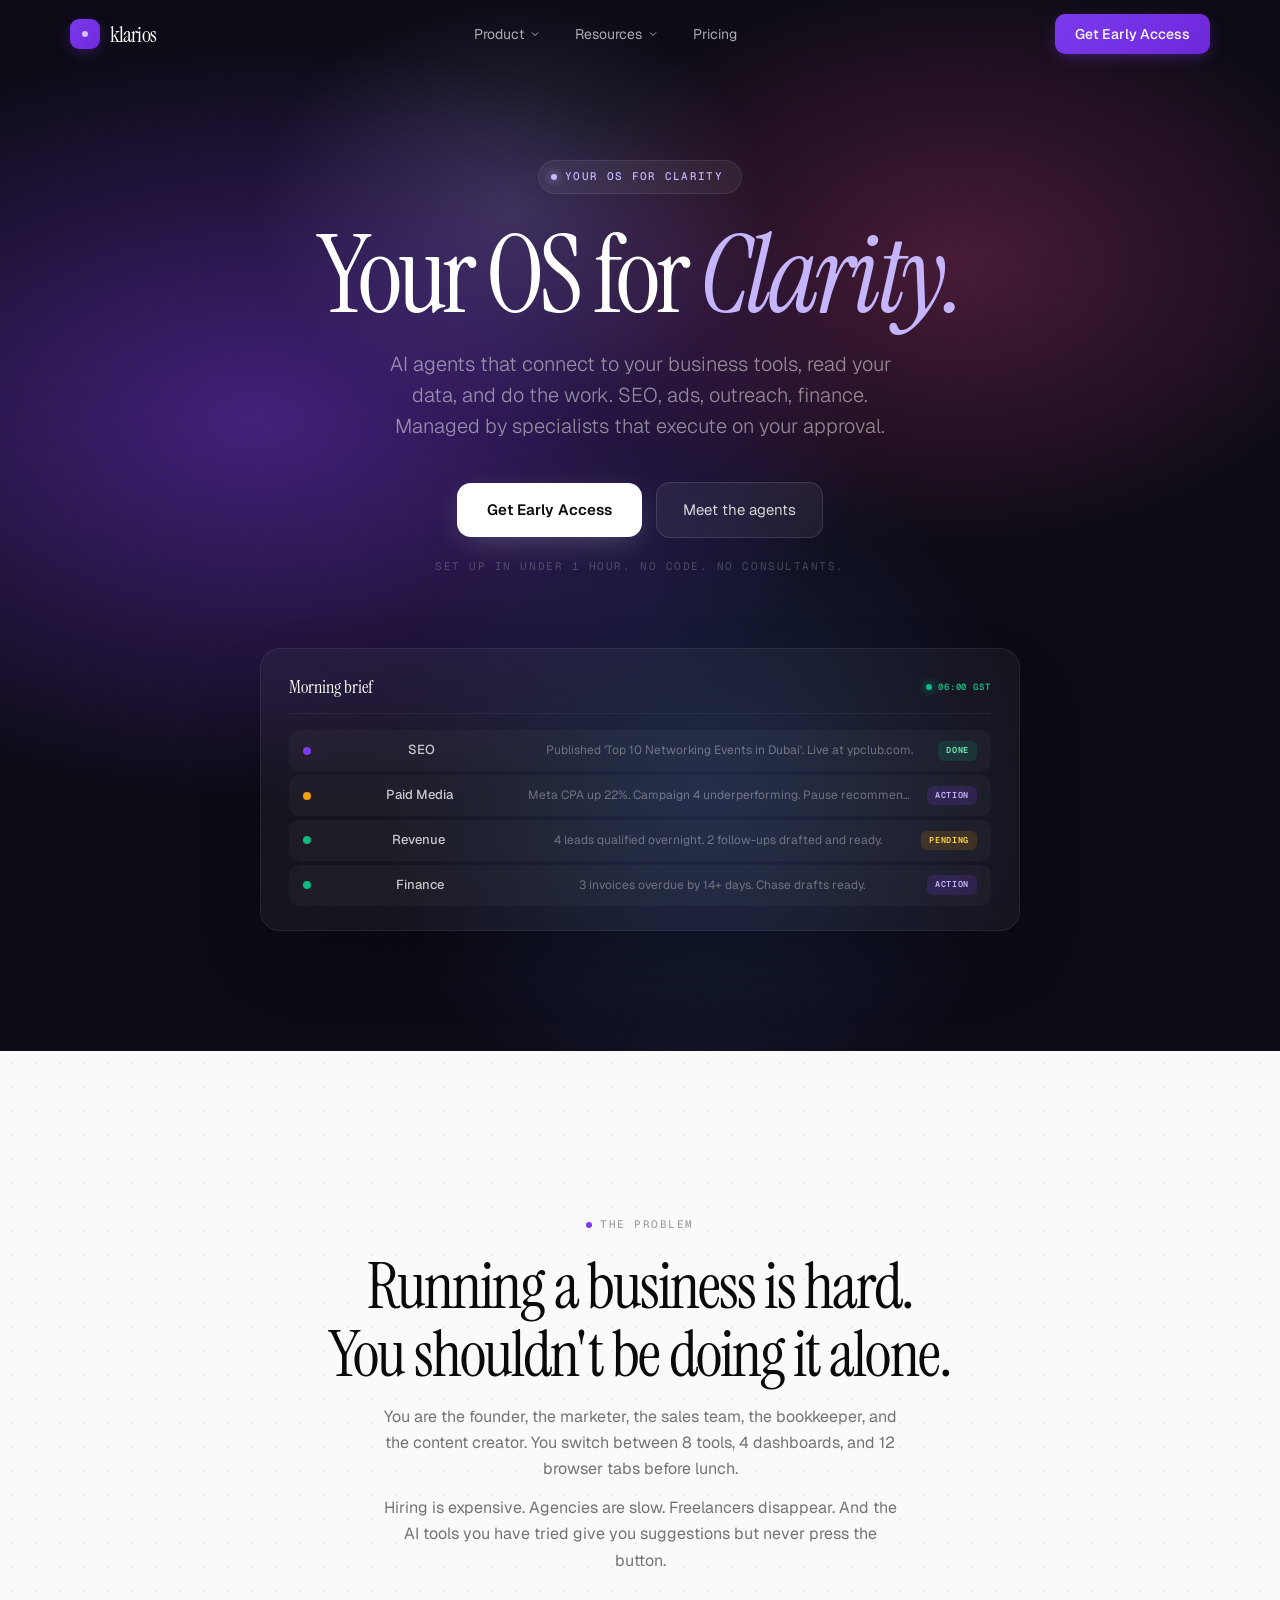
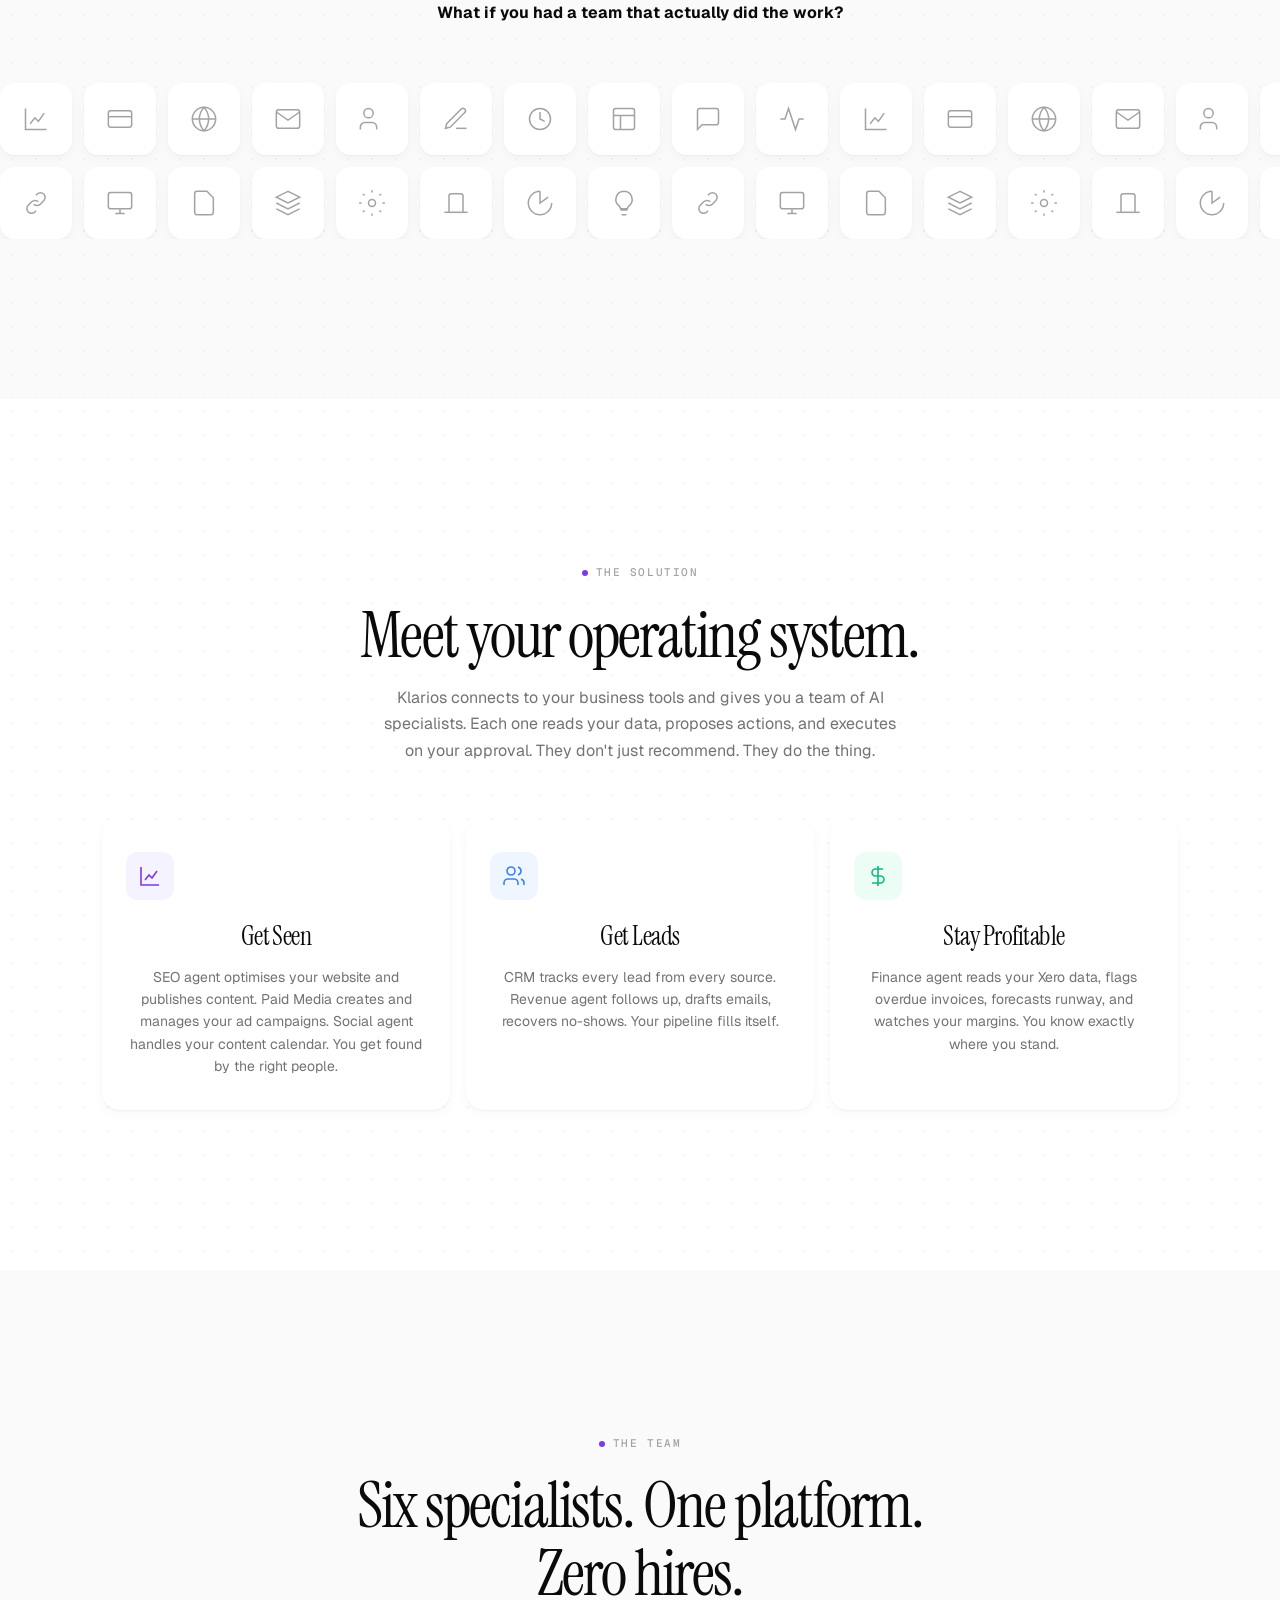
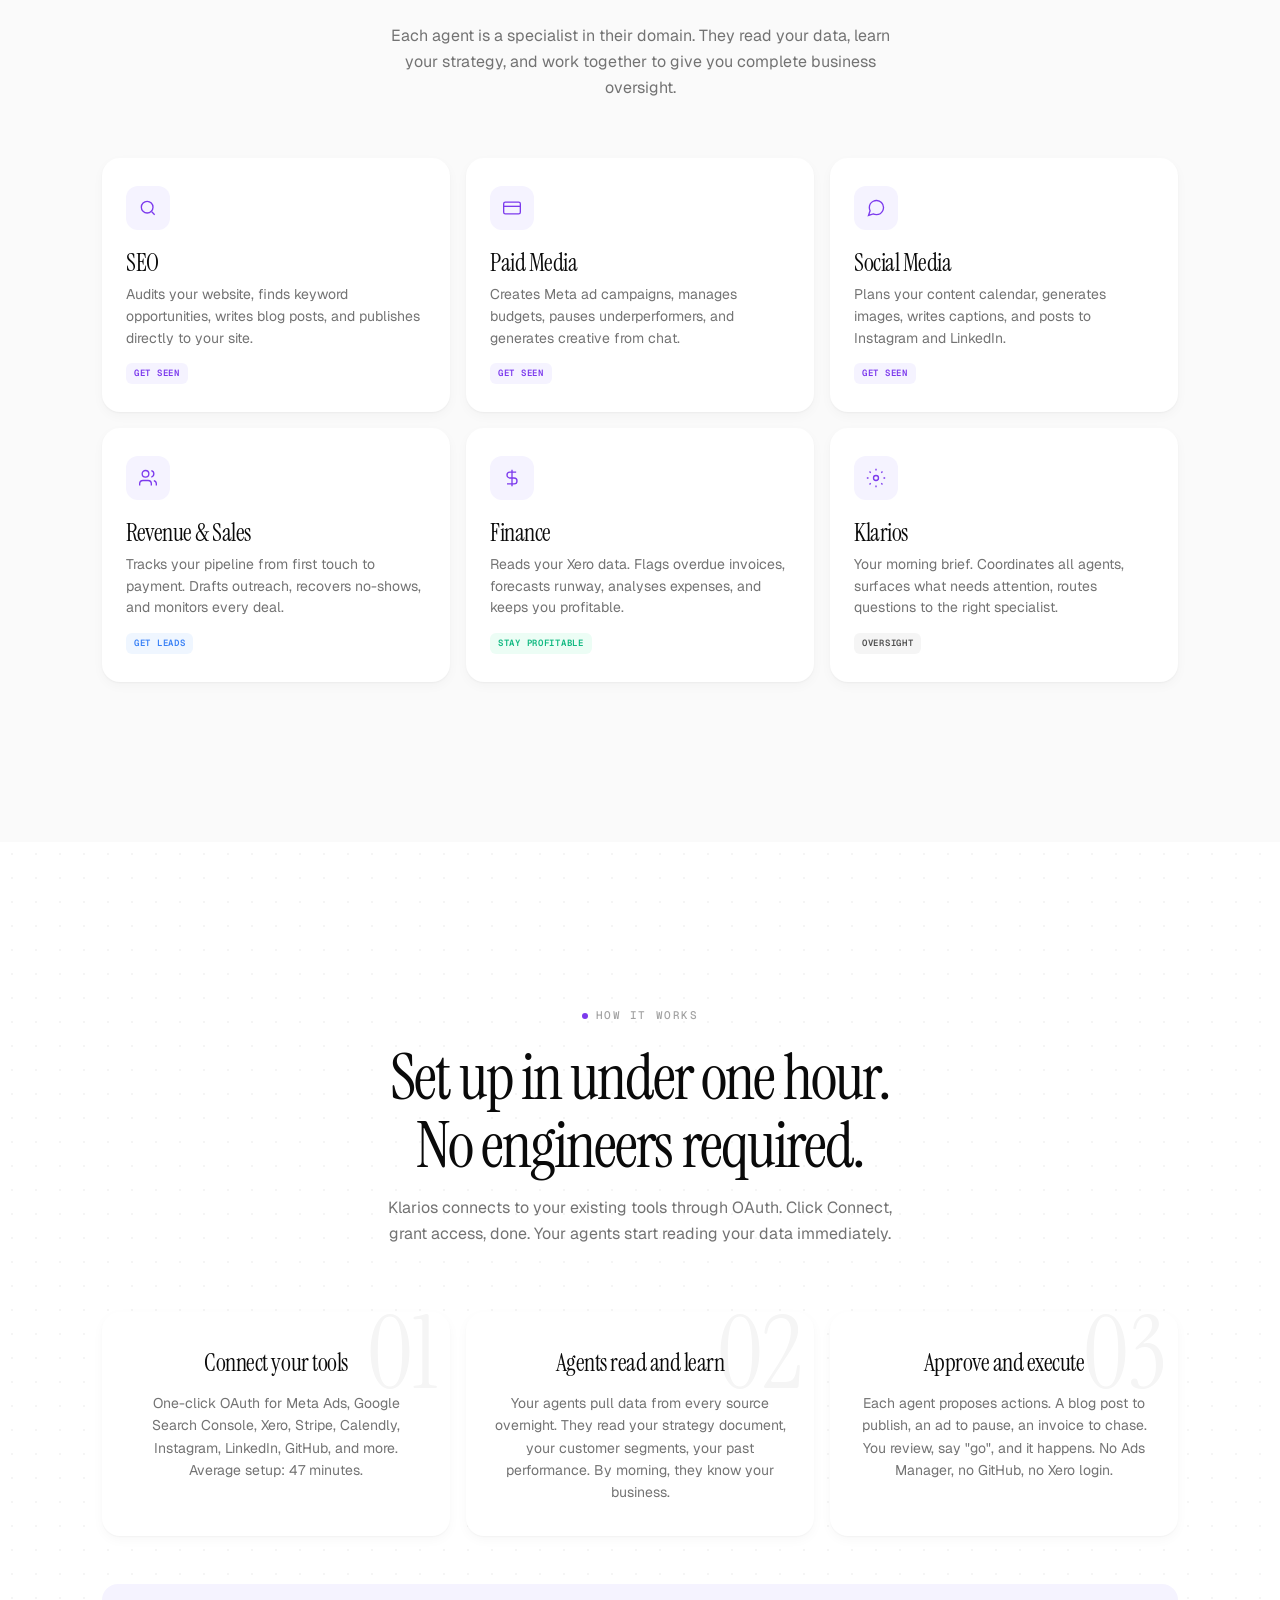
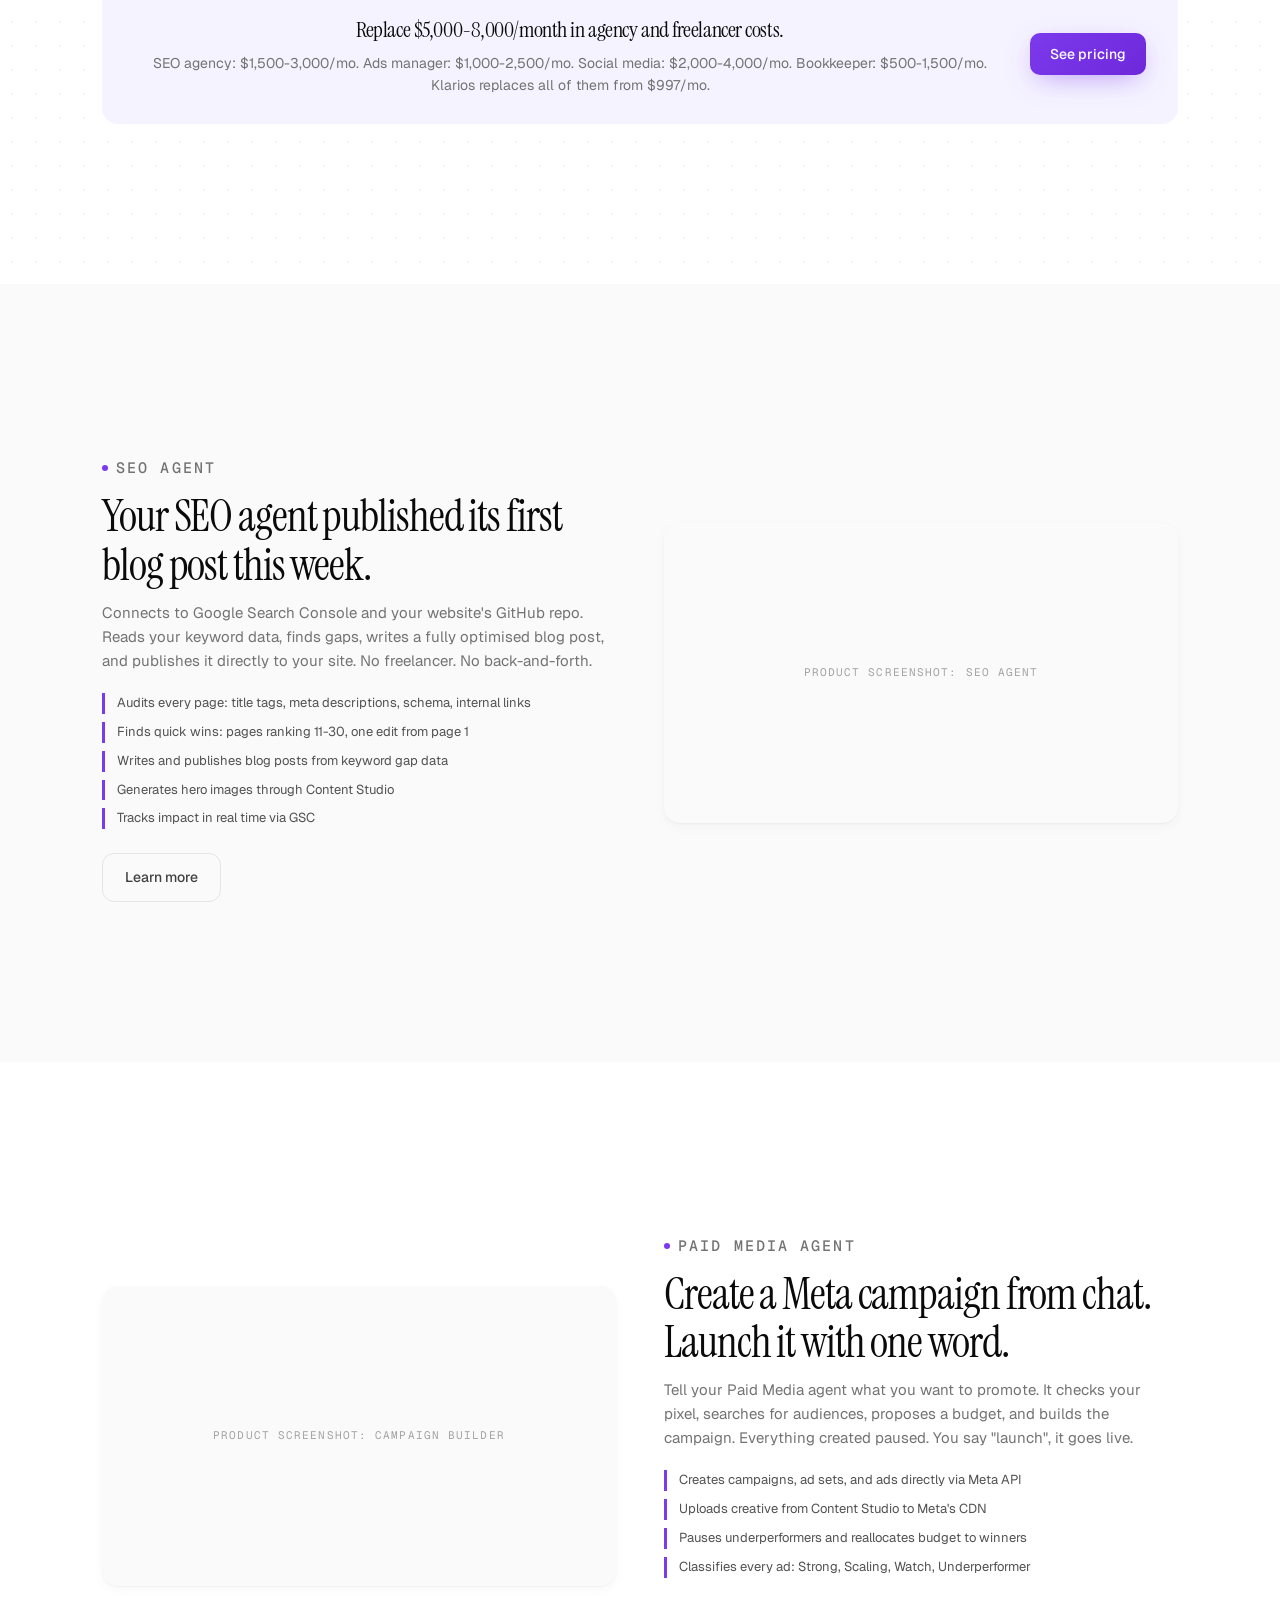
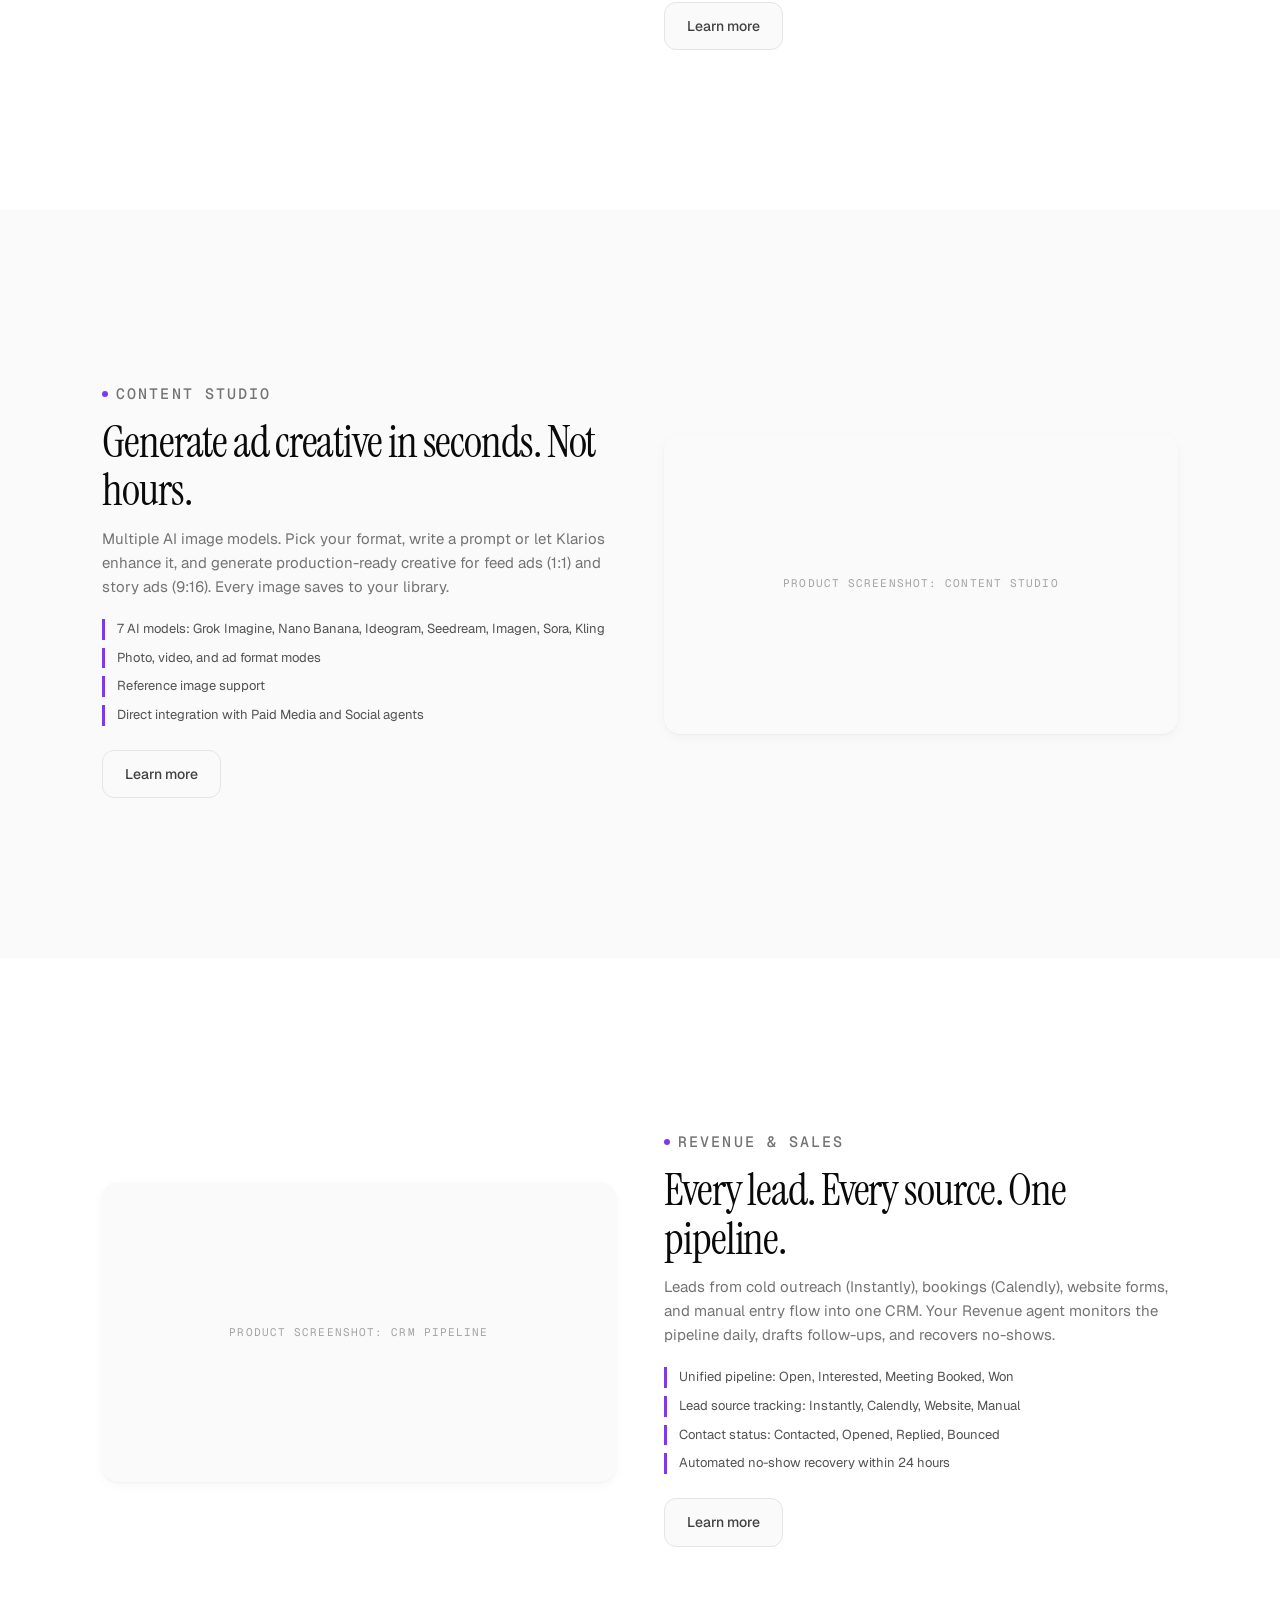
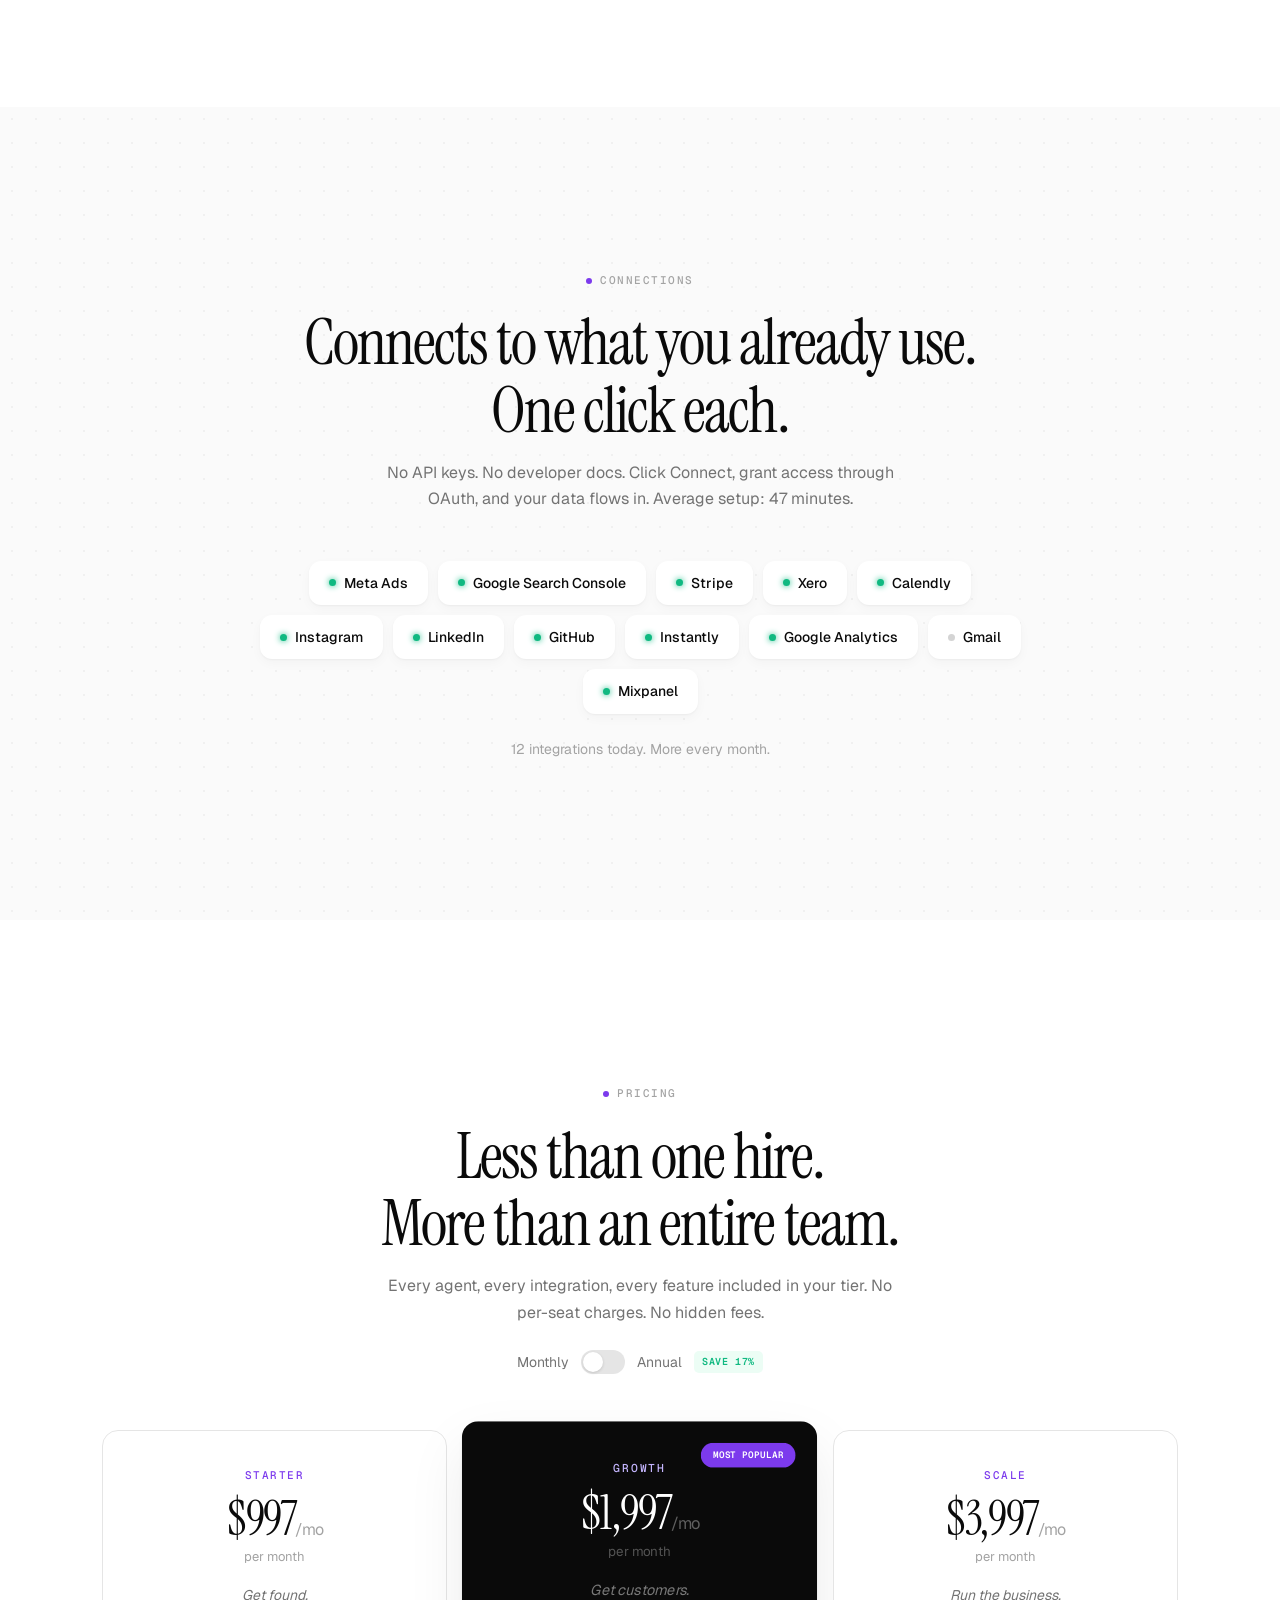
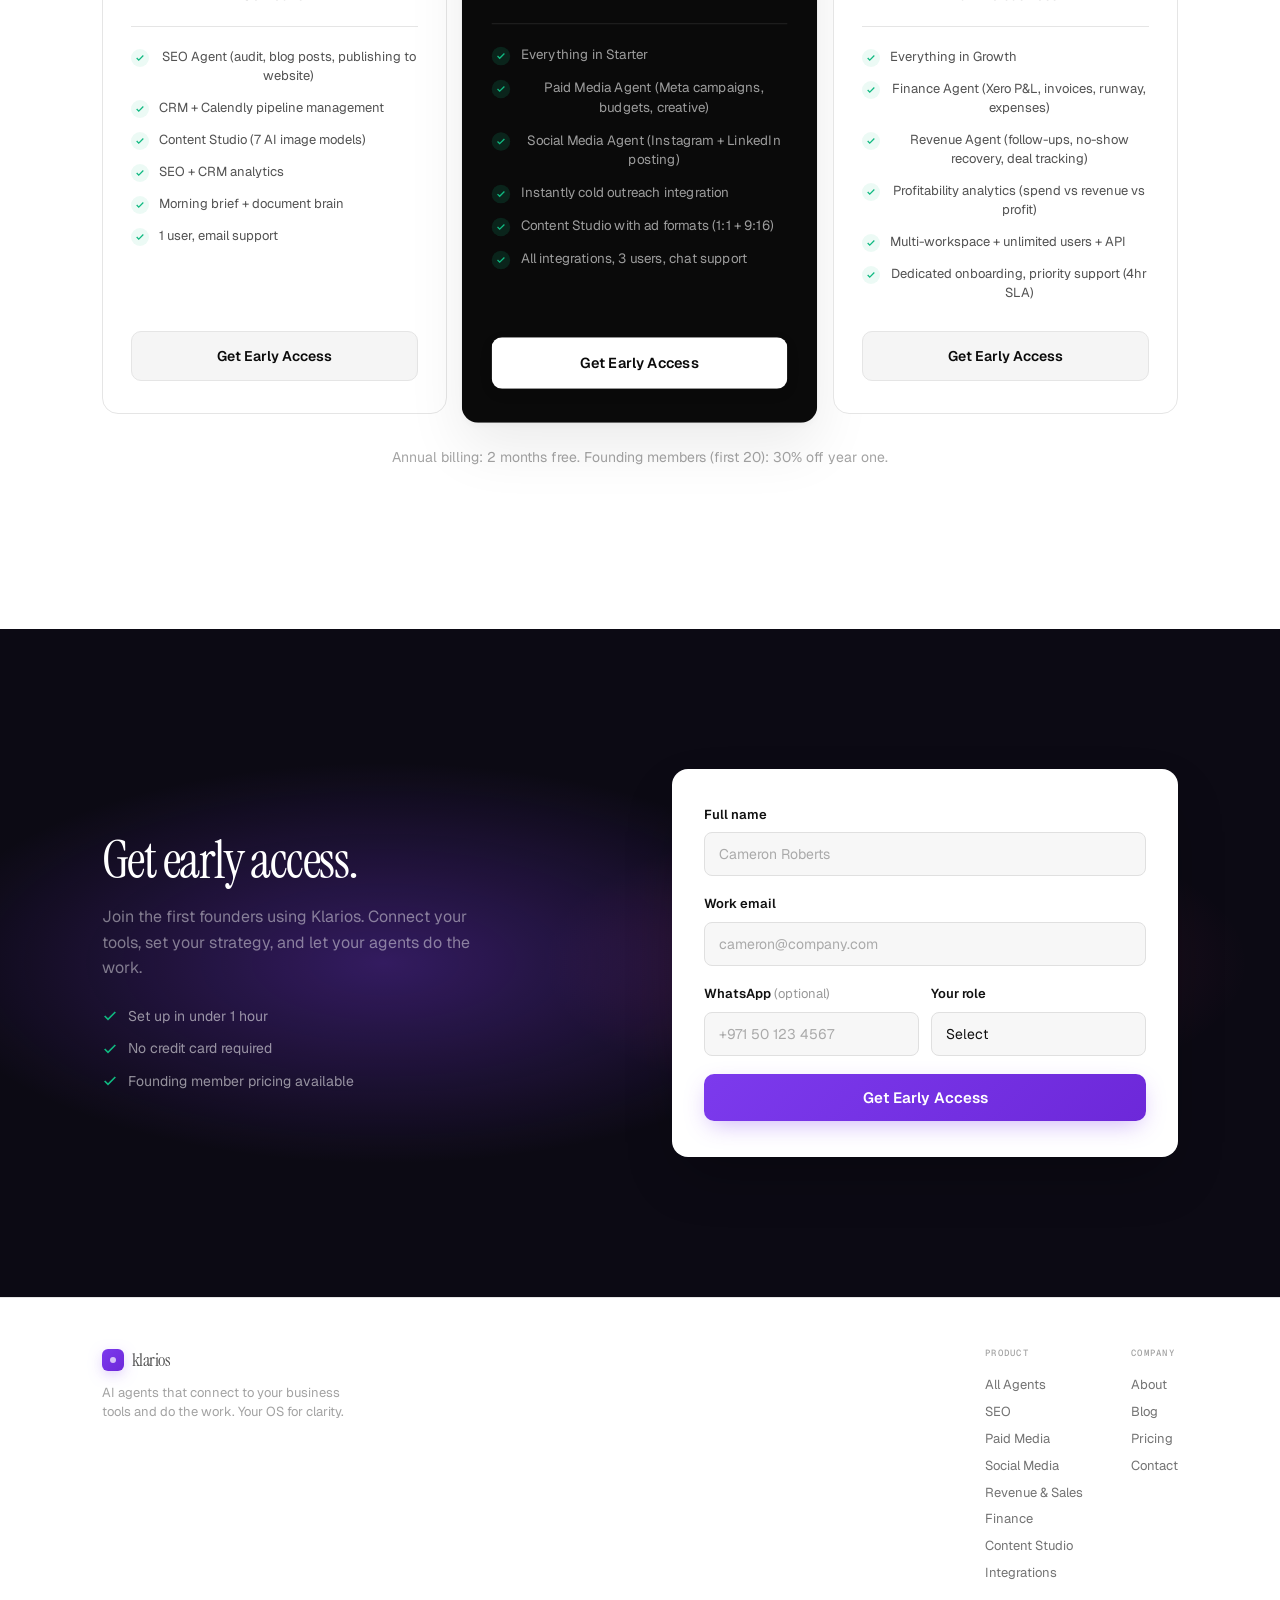
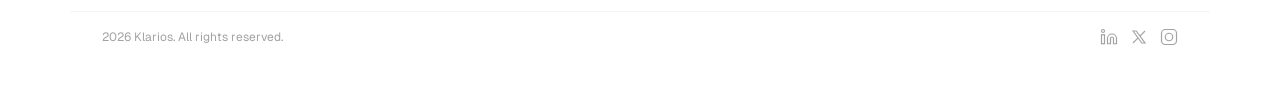
==== commit e521d995: "fix: bust CSS cache — was serving 1yr immutable cached old styles styles.css had cache-control immut" ====
--- a/index.html
+++ b/index.html
@@ -12,7 +12,7 @@
 <link rel="preconnect" href="https://fonts.googleapis.com">
 <link rel="preconnect" href="https://fonts.gstatic.com" crossorigin>
 <link href="https://fonts.googleapis.com/css2?family=Instrument+Serif:ital@0;1&family=Geist:wght@300;400;500;600&family=Geist+Mono:wght@400;500&display=swap" rel="stylesheet">
-<link rel="stylesheet" href="/styles.css">
+<link rel="stylesheet" href="/styles.css?v=20260424">
 </head>
 <body>
 
--- a/styles.css
+++ b/styles.css
@@ -844,52 +844,54 @@
 }
 .cta-checks svg { color:var(--green); flex:none; }
 
-/* Form card */
+/* Form card — solid white on dark, Stripe style */
 .cta-form {
-  background:rgba(255,255,255,.06);
-  border:1px solid rgba(255,255,255,.1);
-  border-radius:16px; padding:32px;
-  backdrop-filter:blur(16px); -webkit-backdrop-filter:blur(16px);
-}
-.cf-group { margin-bottom:16px; }
+  background:#fff !important;
+  border-radius:16px !important;
+  padding:36px 32px !important;
+  box-shadow:0 24px 56px -12px rgba(0,0,0,.3) !important;
+}
+.cf-group { margin-bottom:18px !important; }
 .cf-group label {
-  display:block; font-size:13px; font-weight:500;
-  color:rgba(255,255,255,.65); margin-bottom:6px;
-}
-.cf-group label span { font-weight:400; color:rgba(255,255,255,.3); }
+  display:block !important; font-size:13px !important; font-weight:600 !important;
+  color:#111 !important; margin-bottom:7px !important;
+  font-family:var(--sans) !important;
+}
+.cf-group label span { font-weight:400 !important; color:#999 !important; }
 .cf-group input,
 .cf-group select {
-  width:100%; padding:12px 14px; border-radius:10px;
-  background:rgba(255,255,255,.08);
-  border:1px solid rgba(255,255,255,.12);
-  color:#fff; font-family:var(--sans); font-size:14px;
-  transition:all .2s var(--ease); outline:none;
-  -webkit-appearance:none; appearance:none;
-}
-.cf-group input::placeholder { color:rgba(255,255,255,.22); }
+  width:100% !important; padding:12px 14px !important; border-radius:8px !important;
+  background:#f7f7f7 !important;
+  border:1px solid #e0e0e0 !important;
+  color:#111 !important; font-family:var(--sans) !important; font-size:14px !important;
+  transition:all .2s ease !important; outline:none !important;
+  -webkit-appearance:none !important; appearance:none !important;
+  box-sizing:border-box !important;
+}
+.cf-group input::placeholder { color:#aaa !important; }
 .cf-group input:focus,
 .cf-group select:focus {
-  border-color:var(--violet);
-  background:rgba(255,255,255,.12);
-  box-shadow:0 0 0 3px rgba(124,58,237,.18);
-}
-.cf-group select { cursor:pointer; }
-.cf-group select option { background:#1a1a2a; color:#fff; }
-.cf-row { display:grid; grid-template-columns:1fr 1fr; gap:12px; }
-.cf-row .cf-group { margin-bottom:16px; }
+  border-color:var(--violet) !important;
+  background:#fff !important;
+  box-shadow:0 0 0 3px rgba(124,58,237,.12) !important;
+}
+.cf-group select { cursor:pointer !important; }
+.cf-group select option { background:#fff !important; color:#111 !important; }
+.cf-row { display:grid !important; grid-template-columns:1fr 1fr !important; gap:12px !important; }
+.cf-row .cf-group { margin-bottom:18px !important; }
 
 .cta-form button[type="submit"] {
-  width:100%; padding:14px; border-radius:10px; border:none;
-  background:#fff; color:var(--ink);
-  font-family:var(--sans); font-size:15px; font-weight:600;
-  cursor:pointer; transition:all .25s var(--ease);
+  width:100% !important; padding:14px !important; border-radius:10px !important; border:none !important;
+  background:var(--gradient) !important; color:#fff !important;
+  font-family:var(--sans) !important; font-size:15px !important; font-weight:600 !important;
+  cursor:pointer !important; transition:all .25s ease !important;
+  box-shadow:0 8px 24px -6px rgba(124,58,237,.4) !important;
 }
 .cta-form button[type="submit"]:hover {
-  background:rgba(255,255,255,.9);
-  transform:translateY(-1px);
-  box-shadow:0 8px 24px -6px rgba(0,0,0,.25);
-}
-.cta-form button[type="submit"]:disabled { opacity:.5; cursor:not-allowed; transform:none; }
+  transform:translateY(-2px) !important;
+  box-shadow:0 12px 32px -6px rgba(124,58,237,.5) !important;
+}
+.cta-form button[type="submit"]:disabled { opacity:.5 !important; cursor:not-allowed !important; transform:none !important; }
 
 .cta-success { text-align:center; padding:40px 0; }
 .cs-icon {
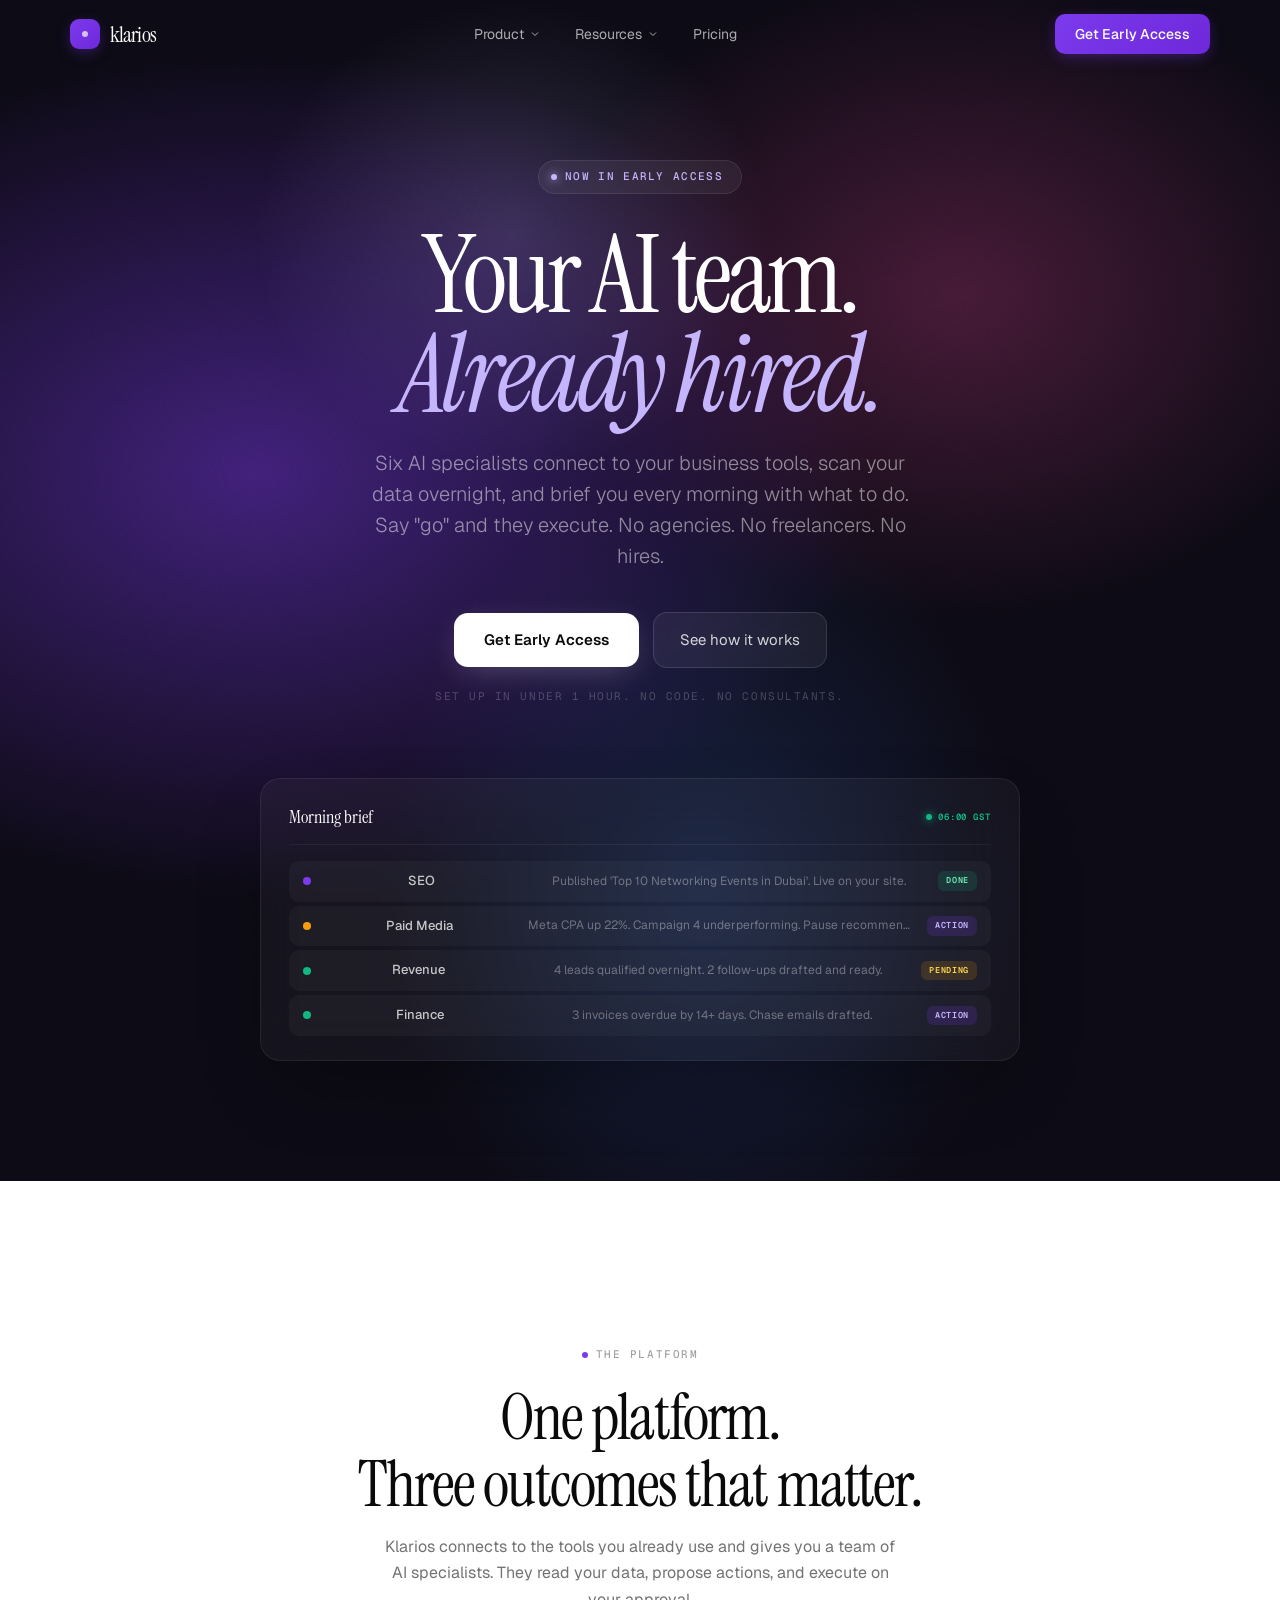
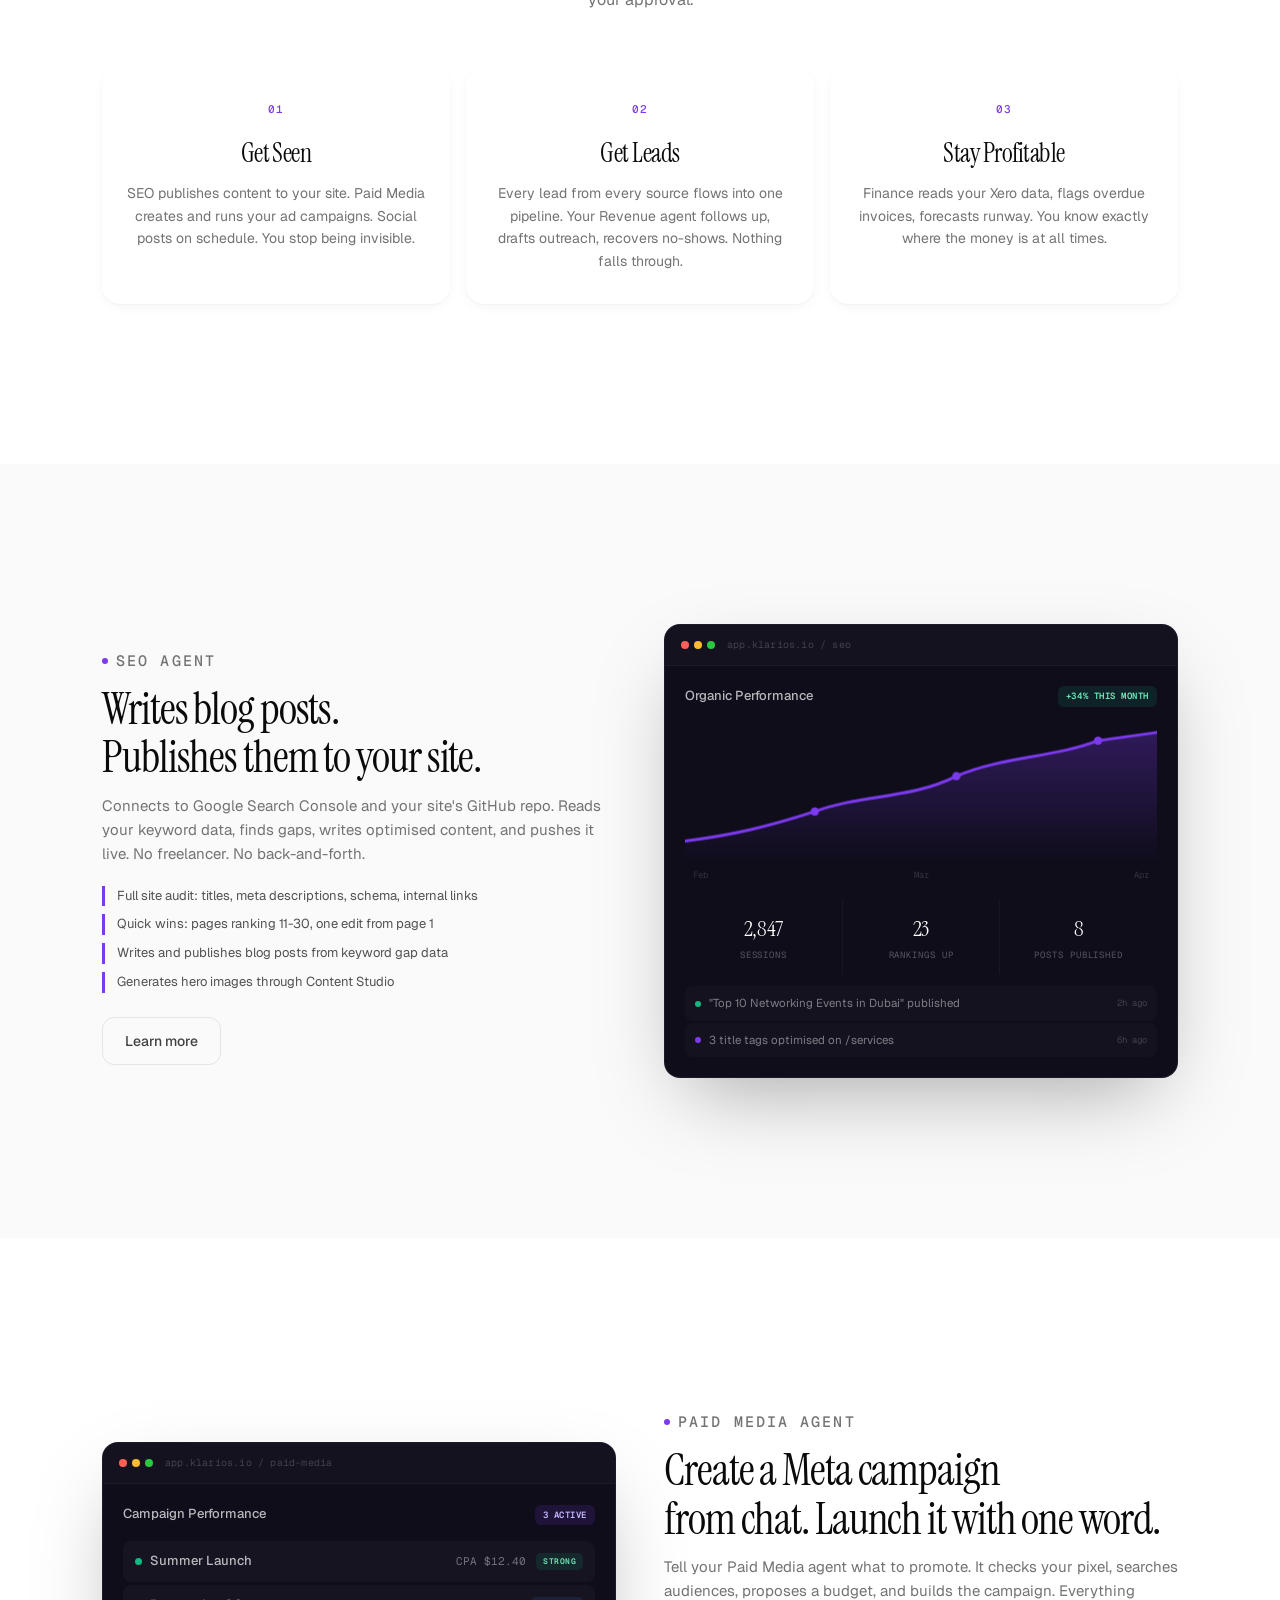
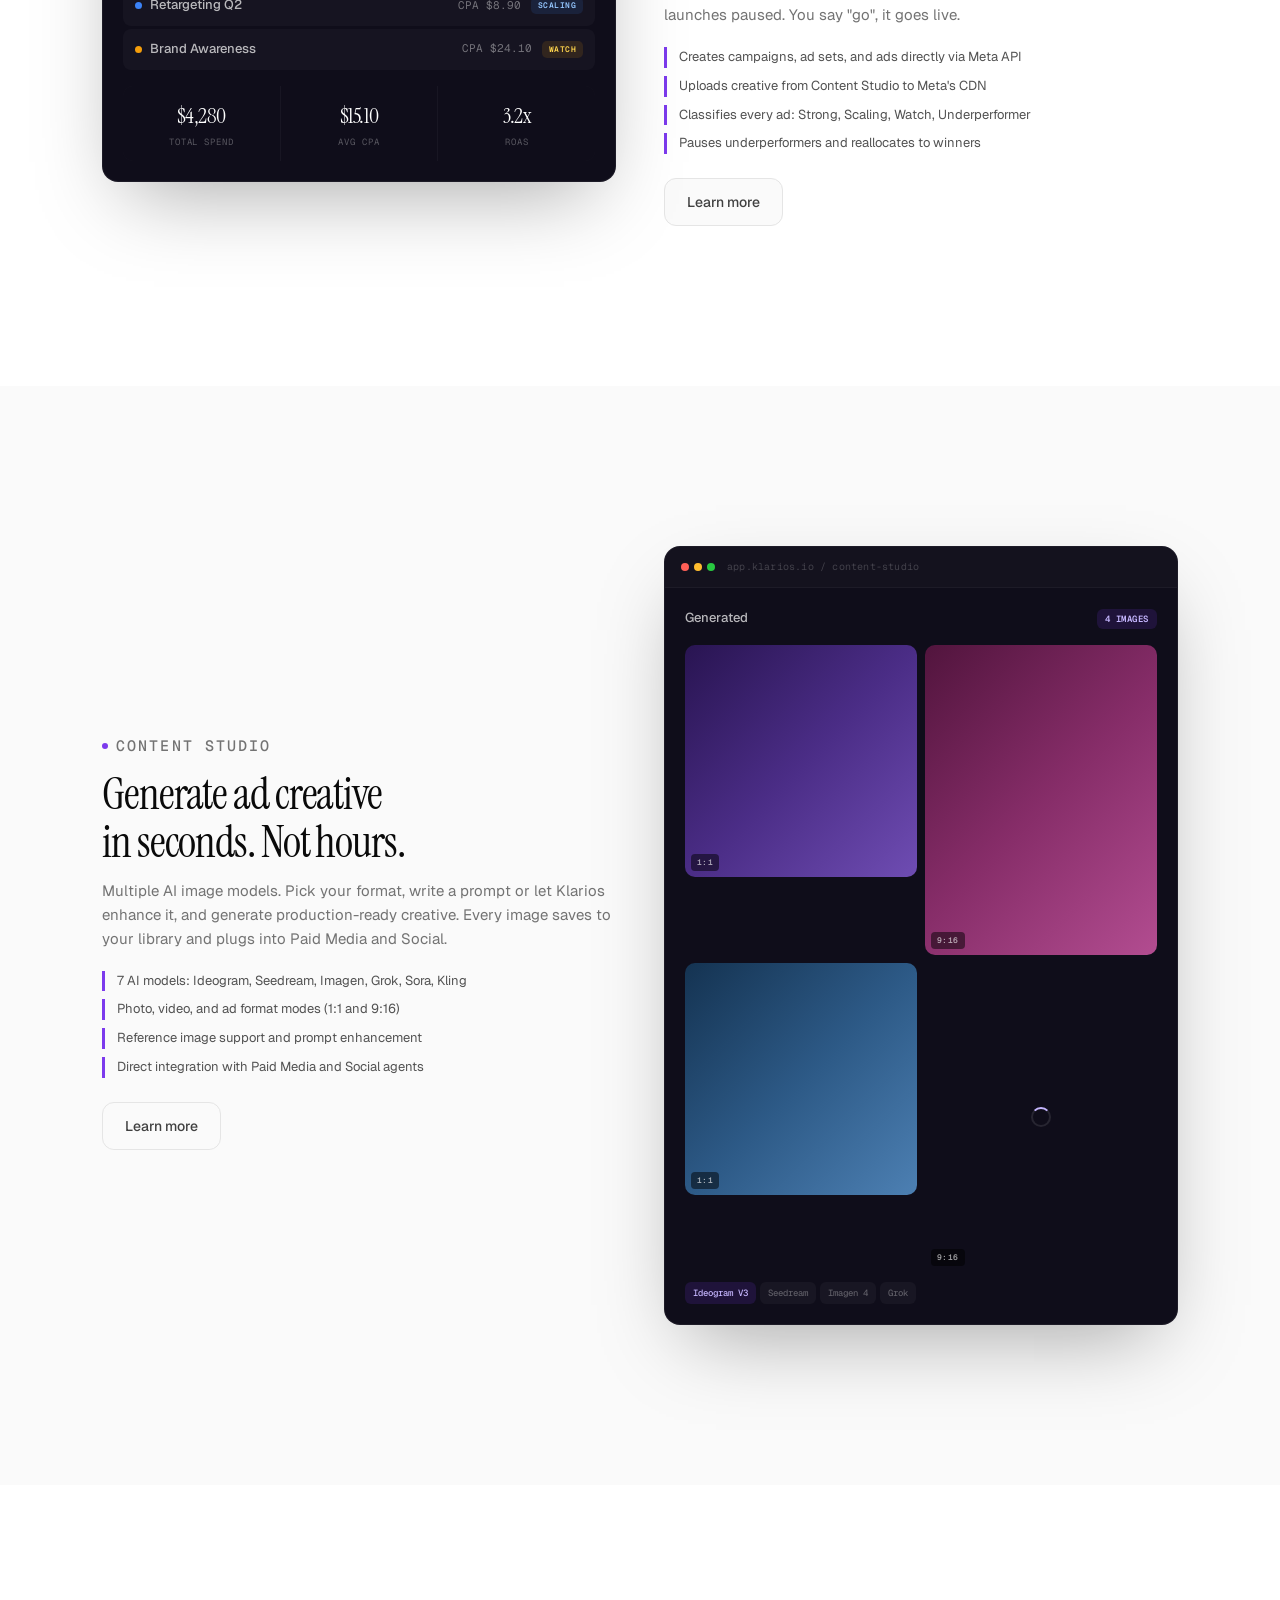
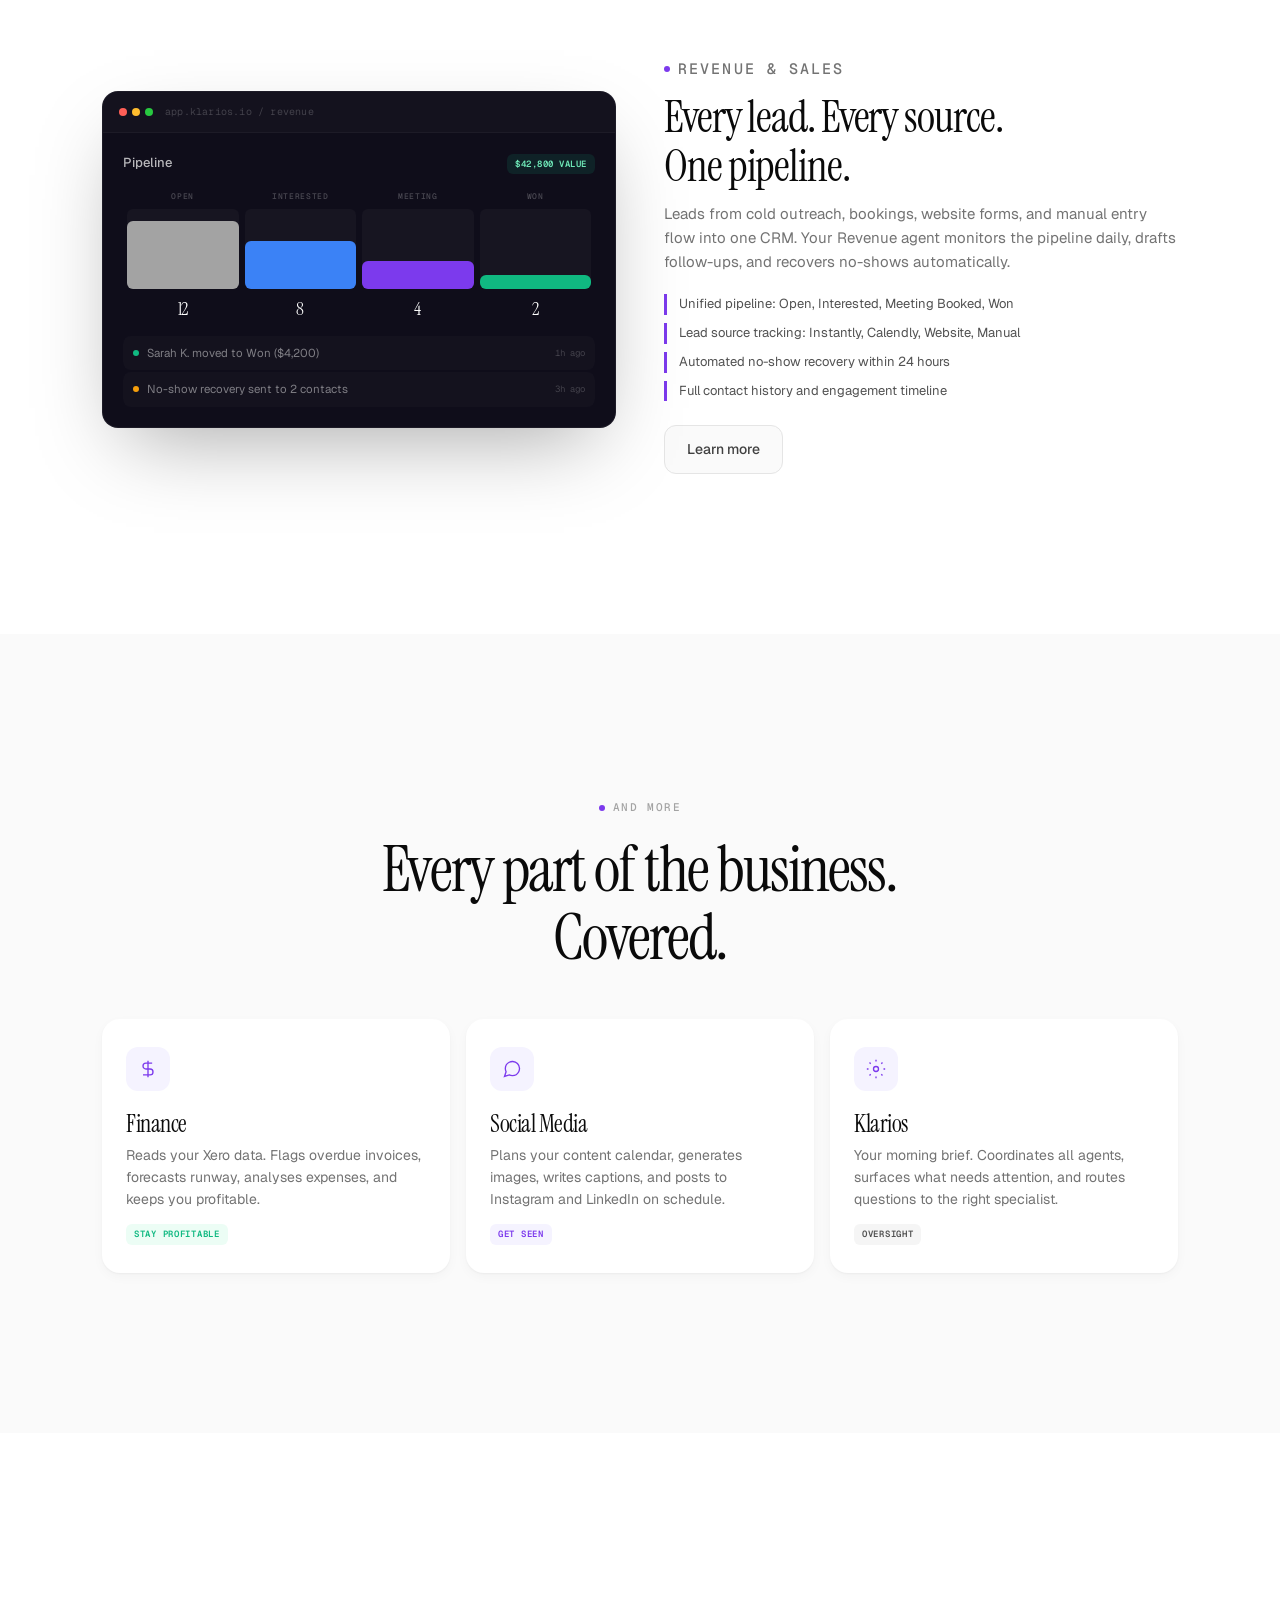
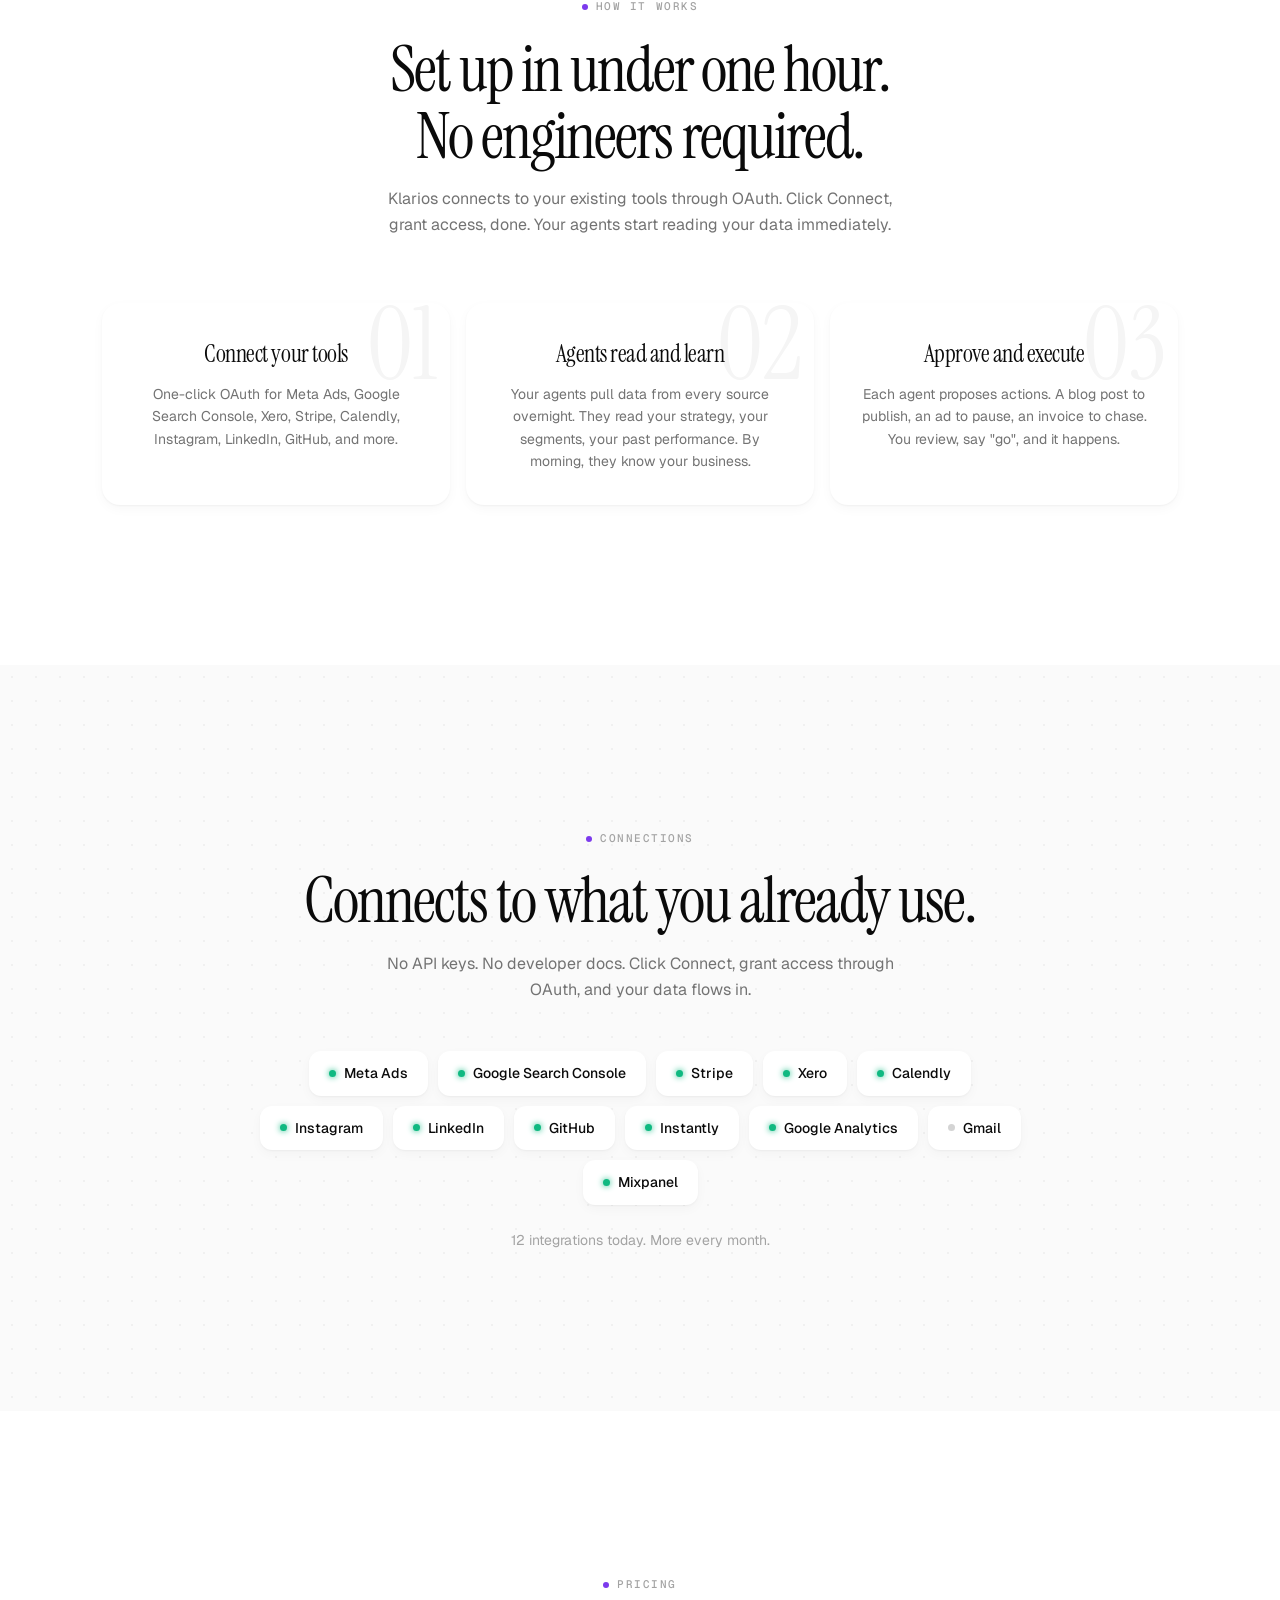
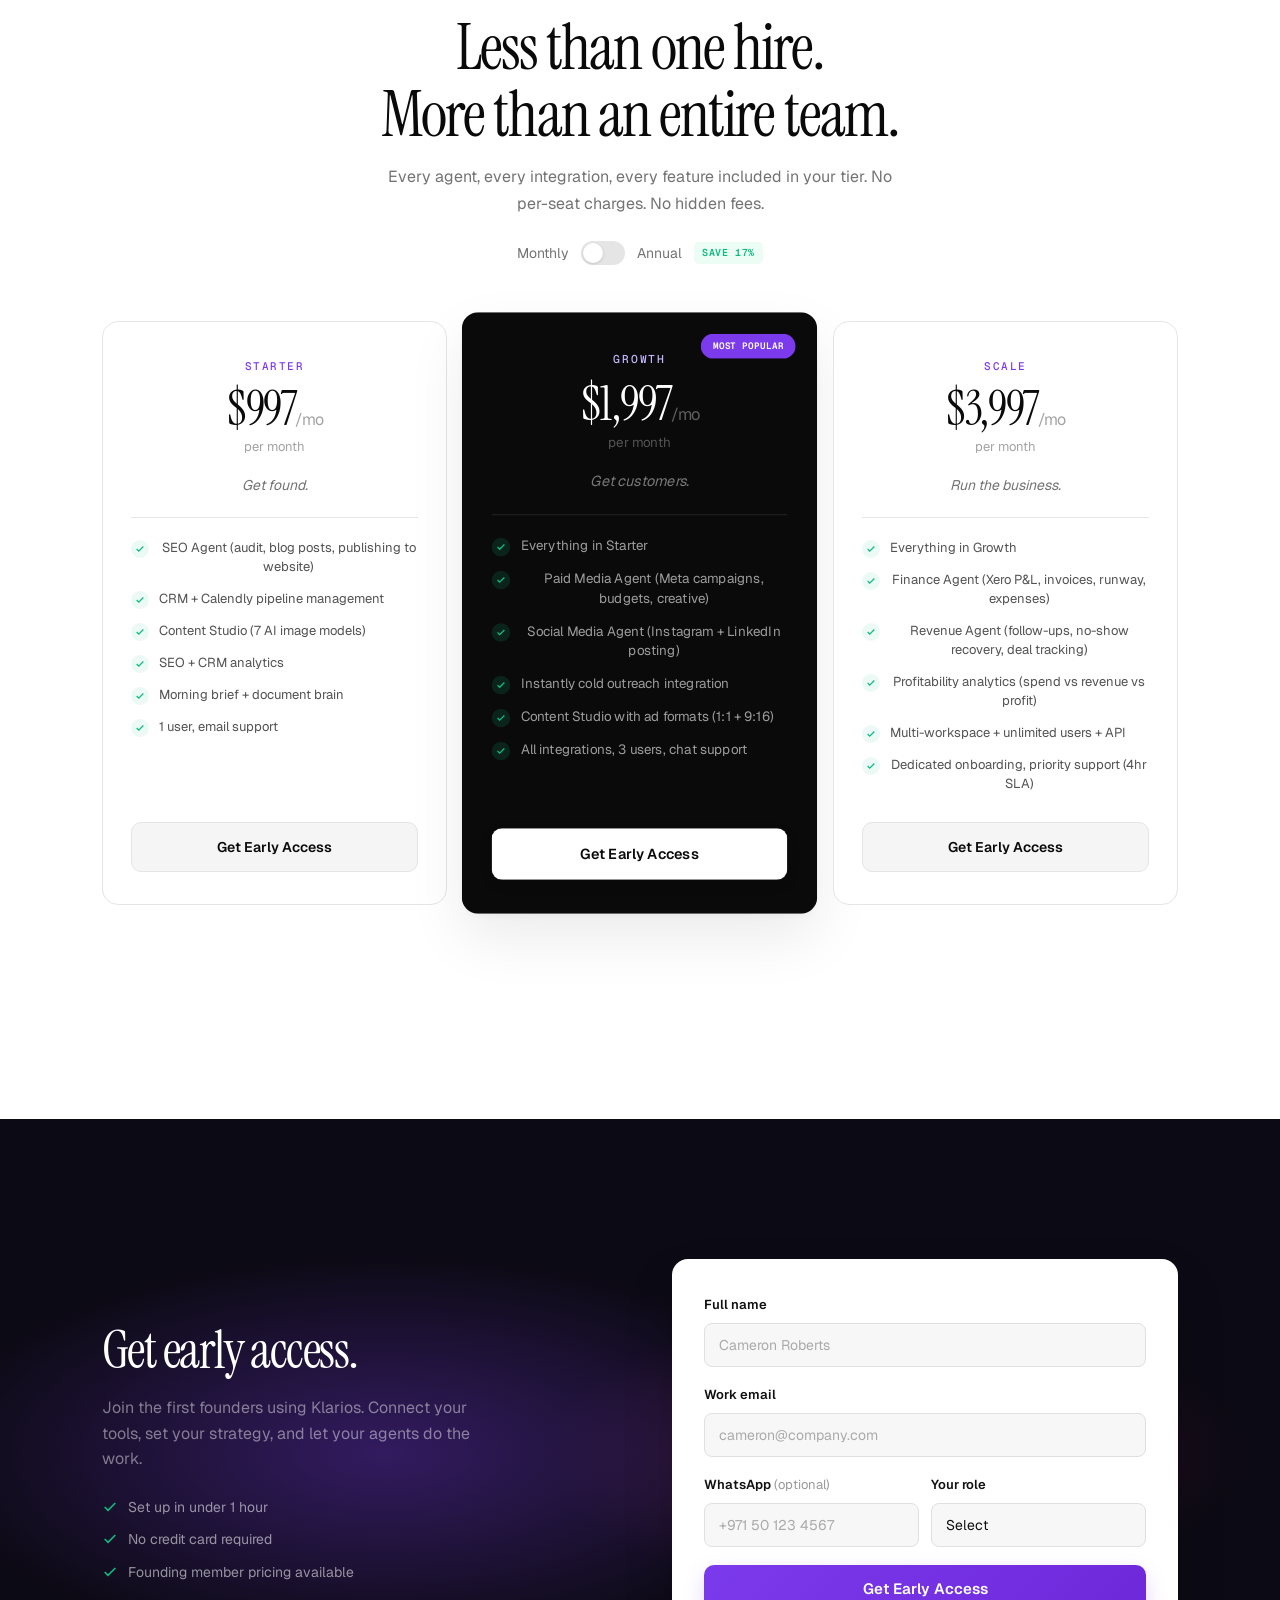
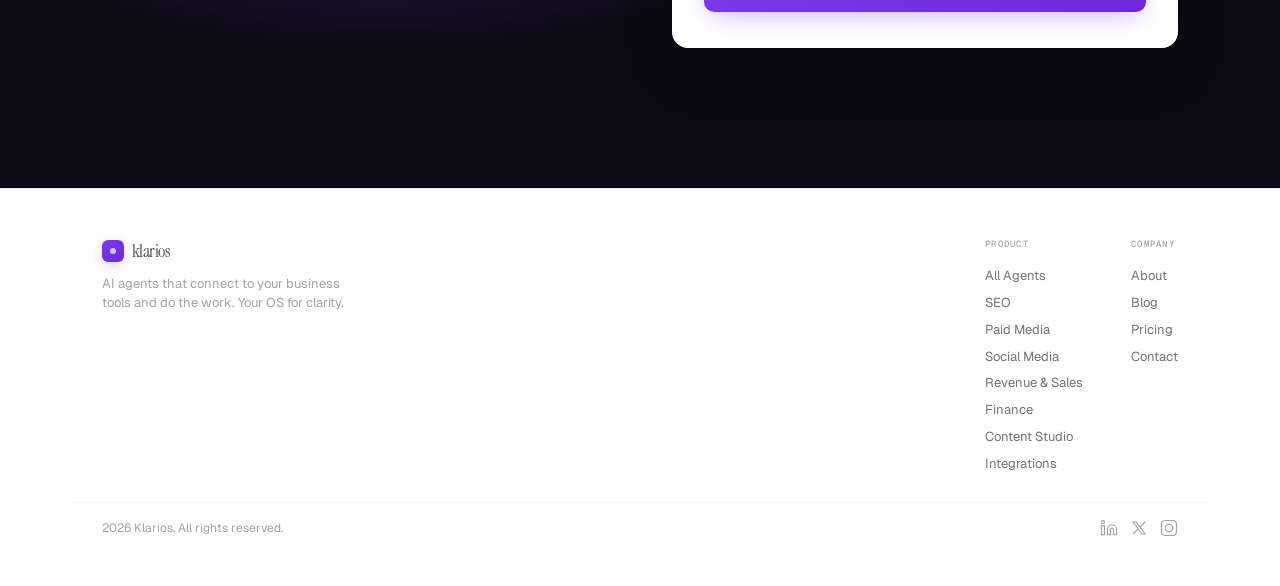
==== commit 243d777d: "Redesign homepage with animated product visuals and Stripe-level polish Replace placeholder screensh" ====
--- a/index.html
+++ b/index.html
@@ -12,7 +12,7 @@
 <link rel="preconnect" href="https://fonts.googleapis.com">
 <link rel="preconnect" href="https://fonts.gstatic.com" crossorigin>
 <link href="https://fonts.googleapis.com/css2?family=Instrument+Serif:ital@0;1&family=Geist:wght@300;400;500;600&family=Geist+Mono:wght@400;500&display=swap" rel="stylesheet">
-<link rel="stylesheet" href="/styles.css?v=20260424">
+<link rel="stylesheet" href="/styles.css?v=20260424b">
 </head>
 <body>
 
@@ -63,14 +63,34 @@
 </nav>
 </header>
 
+<!-- ====== MOBILE NAV ====== -->
+<div class="mobile-menu" id="mobileMenu">
+  <div class="mm-inner">
+    <a href="/product/agents" class="mm-link">All Agents</a>
+    <a href="/product/seo" class="mm-link">SEO</a>
+    <a href="/product/paid-media" class="mm-link">Paid Media</a>
+    <a href="/product/social-media" class="mm-link">Social Media</a>
+    <a href="/product/revenue-sales" class="mm-link">Revenue & Sales</a>
+    <a href="/product/finance" class="mm-link">Finance</a>
+    <a href="/product/content-studio" class="mm-link">Content Studio</a>
+    <a href="/product/integrations" class="mm-link">Integrations</a>
+    <div class="mm-divider"></div>
+    <a href="/resources/blog" class="mm-link">Blog</a>
+    <a href="/resources/about" class="mm-link">About</a>
+    <a href="/pricing" class="mm-link">Pricing</a>
+    <div class="mm-divider"></div>
+    <a href="#early-access" class="mm-cta">Get Early Access</a>
+  </div>
+</div>
+
 <!-- ====== S1: HERO ====== -->
 <section class="hero">
-  <div class="hero-pill" data-r><span class="hp-dot"></span>Your OS for clarity</div>
-  <h1 data-r data-d="1">Your OS for <em>Clarity.</em></h1>
-  <p class="hero-sub" data-r data-d="2">AI agents that connect to your business tools, read your data, and do the work. SEO, ads, outreach, finance. Managed by specialists that execute on your approval.</p>
+  <div class="hero-pill" data-r><span class="hp-dot"></span>Now in early access</div>
+  <h1 data-r data-d="1">Your AI team.<br><em>Already hired.</em></h1>
+  <p class="hero-sub" data-r data-d="2">Six AI specialists connect to your business tools, scan your data overnight, and brief you every morning with what to do. Say "go" and they execute. No agencies. No freelancers. No hires.</p>
   <div class="hero-ctas" data-r data-d="3">
     <a href="#early-access" class="btn-white">Get Early Access</a>
-    <a href="#agents" class="btn-ghost">Meet the agents</a>
+    <a href="#how-it-works" class="btn-ghost">See how it works</a>
   </div>
   <p class="hero-meta" data-r data-d="4">Set up in under 1 hour. No code. No consultants.</p>
 
@@ -80,173 +100,289 @@
       <span class="hg-live"><span class="live-dot"></span>06:00 GST</span>
     </div>
     <div class="hg-rows">
-      <div class="hg-row"><span class="hg-dot" style="background:var(--violet)"></span><span class="hg-agent">SEO</span><span class="hg-msg">Published 'Top 10 Networking Events in Dubai'. Live at ypclub.com.</span><span class="hg-pill d">Done</span></div>
+      <div class="hg-row"><span class="hg-dot" style="background:var(--violet)"></span><span class="hg-agent">SEO</span><span class="hg-msg">Published 'Top 10 Networking Events in Dubai'. Live on your site.</span><span class="hg-pill d">Done</span></div>
       <div class="hg-row"><span class="hg-dot" style="background:var(--amber)"></span><span class="hg-agent">Paid Media</span><span class="hg-msg">Meta CPA up 22%. Campaign 4 underperforming. Pause recommended.</span><span class="hg-pill t">Action</span></div>
       <div class="hg-row"><span class="hg-dot" style="background:var(--green)"></span><span class="hg-agent">Revenue</span><span class="hg-msg">4 leads qualified overnight. 2 follow-ups drafted and ready.</span><span class="hg-pill w">Pending</span></div>
-      <div class="hg-row"><span class="hg-dot" style="background:var(--green)"></span><span class="hg-agent">Finance</span><span class="hg-msg">3 invoices overdue by 14+ days. Chase drafts ready.</span><span class="hg-pill t">Action</span></div>
-    </div>
-  </div>
-</section>
-
-<!-- ====== S2: PROBLEM ====== -->
-<section class="dotgrid" style="background:var(--grey-50)">
+      <div class="hg-row"><span class="hg-dot" style="background:var(--green)"></span><span class="hg-agent">Finance</span><span class="hg-msg">3 invoices overdue by 14+ days. Chase emails drafted.</span><span class="hg-pill t">Action</span></div>
+    </div>
+  </div>
+</section>
+
+<!-- ====== S2: VALUE PILLARS ====== -->
+<section class="s-pillars">
 <div class="container text-center">
-  <p class="eyebrow" data-r><span class="dot"></span>The problem</p>
-  <div class="section-title" data-r data-d="1">Running a business is hard.<br>You shouldn't be doing it alone.</div>
-  <p class="section-sub center" data-r data-d="2">You are the founder, the marketer, the sales team, the bookkeeper, and the content creator. You switch between 8 tools, 4 dashboards, and 12 browser tabs before lunch.</p>
-  <p class="section-sub center" style="margin-top:12px" data-r data-d="3">Hiring is expensive. Agencies are slow. Freelancers disappear. And the AI tools you have tried give you suggestions but never press the button.<br><br><strong style="color:var(--ink)">What if you had a team that actually did the work?</strong></p>
-</div>
-<div class="marquee-wrap" data-r data-d="4">
-  <div class="marquee-row left">
-    <div class="tool-tile"><svg viewBox="0 0 24 24" fill="none" stroke="currentColor" stroke-width="1.3"><path d="M3 3v18h18"/><path d="M7 16l4-5 3 3 5-7"/></svg></div>
-    <div class="tool-tile"><svg viewBox="0 0 24 24" fill="none" stroke="currentColor" stroke-width="1.3"><rect x="2" y="5" width="20" height="14" rx="2"/><path d="M2 10h20"/></svg></div>
-    <div class="tool-tile"><svg viewBox="0 0 24 24" fill="none" stroke="currentColor" stroke-width="1.3"><circle cx="12" cy="12" r="10"/><path d="M2 12h20"/><path d="M12 2a15.3 15.3 0 0 1 4 10 15.3 15.3 0 0 1-4 10 15.3 15.3 0 0 1-4-10 15.3 15.3 0 0 1 4-10z"/></svg></div>
-    <div class="tool-tile"><svg viewBox="0 0 24 24" fill="none" stroke="currentColor" stroke-width="1.3"><path d="M4 4h16c1.1 0 2 .9 2 2v12c0 1.1-.9 2-2 2H4c-1.1 0-2-.9-2-2V6c0-1.1.9-2 2-2z"/><polyline points="22,6 12,13 2,6"/></svg></div>
-    <div class="tool-tile"><svg viewBox="0 0 24 24" fill="none" stroke="currentColor" stroke-width="1.3"><path d="M16 21v-2a4 4 0 0 0-4-4H6a4 4 0 0 0-4 4v2"/><circle cx="9" cy="7" r="4"/></svg></div>
-    <div class="tool-tile"><svg viewBox="0 0 24 24" fill="none" stroke="currentColor" stroke-width="1.3"><path d="M12 20h9"/><path d="M16.5 3.5a2.12 2.12 0 0 1 3 3L7 19l-4 1 1-4L16.5 3.5z"/></svg></div>
-    <div class="tool-tile"><svg viewBox="0 0 24 24" fill="none" stroke="currentColor" stroke-width="1.3"><circle cx="12" cy="12" r="9"/><path d="M12 6v6l4 2"/></svg></div>
-    <div class="tool-tile"><svg viewBox="0 0 24 24" fill="none" stroke="currentColor" stroke-width="1.3"><rect x="3" y="3" width="18" height="18" rx="2"/><path d="M3 9h18M9 21V9"/></svg></div>
-    <div class="tool-tile"><svg viewBox="0 0 24 24" fill="none" stroke="currentColor" stroke-width="1.3"><path d="M21 15a2 2 0 0 1-2 2H7l-4 4V5a2 2 0 0 1 2-2h14a2 2 0 0 1 2 2z"/></svg></div>
-    <div class="tool-tile"><svg viewBox="0 0 24 24" fill="none" stroke="currentColor" stroke-width="1.3"><polyline points="22 12 18 12 15 21 9 3 6 12 2 12"/></svg></div>
-    <div class="tool-tile"><svg viewBox="0 0 24 24" fill="none" stroke="currentColor" stroke-width="1.3"><path d="M3 3v18h18"/><path d="M7 16l4-5 3 3 5-7"/></svg></div>
-    <div class="tool-tile"><svg viewBox="0 0 24 24" fill="none" stroke="currentColor" stroke-width="1.3"><rect x="2" y="5" width="20" height="14" rx="2"/><path d="M2 10h20"/></svg></div>
-    <div class="tool-tile"><svg viewBox="0 0 24 24" fill="none" stroke="currentColor" stroke-width="1.3"><circle cx="12" cy="12" r="10"/><path d="M2 12h20"/><path d="M12 2a15.3 15.3 0 0 1 4 10 15.3 15.3 0 0 1-4 10 15.3 15.3 0 0 1-4-10 15.3 15.3 0 0 1 4-10z"/></svg></div>
-    <div class="tool-tile"><svg viewBox="0 0 24 24" fill="none" stroke="currentColor" stroke-width="1.3"><path d="M4 4h16c1.1 0 2 .9 2 2v12c0 1.1-.9 2-2 2H4c-1.1 0-2-.9-2-2V6c0-1.1.9-2 2-2z"/><polyline points="22,6 12,13 2,6"/></svg></div>
-    <div class="tool-tile"><svg viewBox="0 0 24 24" fill="none" stroke="currentColor" stroke-width="1.3"><path d="M16 21v-2a4 4 0 0 0-4-4H6a4 4 0 0 0-4 4v2"/><circle cx="9" cy="7" r="4"/></svg></div>
-    <div class="tool-tile"><svg viewBox="0 0 24 24" fill="none" stroke="currentColor" stroke-width="1.3"><path d="M12 20h9"/><path d="M16.5 3.5a2.12 2.12 0 0 1 3 3L7 19l-4 1 1-4L16.5 3.5z"/></svg></div>
-    <div class="tool-tile"><svg viewBox="0 0 24 24" fill="none" stroke="currentColor" stroke-width="1.3"><circle cx="12" cy="12" r="9"/><path d="M12 6v6l4 2"/></svg></div>
-    <div class="tool-tile"><svg viewBox="0 0 24 24" fill="none" stroke="currentColor" stroke-width="1.3"><rect x="3" y="3" width="18" height="18" rx="2"/><path d="M3 9h18M9 21V9"/></svg></div>
-    <div class="tool-tile"><svg viewBox="0 0 24 24" fill="none" stroke="currentColor" stroke-width="1.3"><path d="M21 15a2 2 0 0 1-2 2H7l-4 4V5a2 2 0 0 1 2-2h14a2 2 0 0 1 2 2z"/></svg></div>
-    <div class="tool-tile"><svg viewBox="0 0 24 24" fill="none" stroke="currentColor" stroke-width="1.3"><polyline points="22 12 18 12 15 21 9 3 6 12 2 12"/></svg></div>
-  </div>
-  <div class="marquee-row right">
-    <div class="tool-tile"><svg viewBox="0 0 24 24" fill="none" stroke="currentColor" stroke-width="1.3"><path d="M10 13a4 4 0 0 0 5.66 0l3-3a4 4 0 1 0-5.66-5.66l-1 1"/><path d="M14 11a4 4 0 0 0-5.66 0l-3 3a4 4 0 1 0 5.66 5.66l1-1"/></svg></div>
-    <div class="tool-tile"><svg viewBox="0 0 24 24" fill="none" stroke="currentColor" stroke-width="1.3"><rect x="2" y="3" width="20" height="14" rx="2"/><path d="M8 21h8M12 17v4"/></svg></div>
-    <div class="tool-tile"><svg viewBox="0 0 24 24" fill="none" stroke="currentColor" stroke-width="1.3"><path d="M14.5 2H6a2 2 0 0 0-2 2v16a2 2 0 0 0 2 2h12a2 2 0 0 0 2-2V7.5L14.5 2z"/></svg></div>
-    <div class="tool-tile"><svg viewBox="0 0 24 24" fill="none" stroke="currentColor" stroke-width="1.3"><path d="M12 2L2 7l10 5 10-5-10-5z"/><path d="M2 17l10 5 10-5"/><path d="M2 12l10 5 10-5"/></svg></div>
-    <div class="tool-tile"><svg viewBox="0 0 24 24" fill="none" stroke="currentColor" stroke-width="1.3"><circle cx="12" cy="12" r="3"/><path d="M12 1v2M12 21v2M4.22 4.22l1.42 1.42M18.36 18.36l1.42 1.42M1 12h2M21 12h2M4.22 19.78l1.42-1.42M18.36 5.64l1.42-1.42"/></svg></div>
-    <div class="tool-tile"><svg viewBox="0 0 24 24" fill="none" stroke="currentColor" stroke-width="1.3"><path d="M18 20V6a2 2 0 0 0-2-2H8a2 2 0 0 0-2 2v14"/><path d="M2 20h20"/></svg></div>
-    <div class="tool-tile"><svg viewBox="0 0 24 24" fill="none" stroke="currentColor" stroke-width="1.3"><path d="M12 2a10 10 0 1 0 10 10"/><path d="M12 2v10l7-5"/></svg></div>
-    <div class="tool-tile"><svg viewBox="0 0 24 24" fill="none" stroke="currentColor" stroke-width="1.3"><path d="M9 18h6M10 22h4M12 2a7 7 0 0 0-4 12.7c.7.6 1 1.5 1 2.3v0h6v0c0-.8.3-1.7 1-2.3A7 7 0 0 0 12 2z"/></svg></div>
-    <div class="tool-tile"><svg viewBox="0 0 24 24" fill="none" stroke="currentColor" stroke-width="1.3"><path d="M10 13a4 4 0 0 0 5.66 0l3-3a4 4 0 1 0-5.66-5.66l-1 1"/><path d="M14 11a4 4 0 0 0-5.66 0l-3 3a4 4 0 1 0 5.66 5.66l1-1"/></svg></div>
-    <div class="tool-tile"><svg viewBox="0 0 24 24" fill="none" stroke="currentColor" stroke-width="1.3"><rect x="2" y="3" width="20" height="14" rx="2"/><path d="M8 21h8M12 17v4"/></svg></div>
-    <div class="tool-tile"><svg viewBox="0 0 24 24" fill="none" stroke="currentColor" stroke-width="1.3"><path d="M14.5 2H6a2 2 0 0 0-2 2v16a2 2 0 0 0 2 2h12a2 2 0 0 0 2-2V7.5L14.5 2z"/></svg></div>
-    <div class="tool-tile"><svg viewBox="0 0 24 24" fill="none" stroke="currentColor" stroke-width="1.3"><path d="M12 2L2 7l10 5 10-5-10-5z"/><path d="M2 17l10 5 10-5"/><path d="M2 12l10 5 10-5"/></svg></div>
-    <div class="tool-tile"><svg viewBox="0 0 24 24" fill="none" stroke="currentColor" stroke-width="1.3"><circle cx="12" cy="12" r="3"/><path d="M12 1v2M12 21v2M4.22 4.22l1.42 1.42M18.36 18.36l1.42 1.42M1 12h2M21 12h2M4.22 19.78l1.42-1.42M18.36 5.64l1.42-1.42"/></svg></div>
-    <div class="tool-tile"><svg viewBox="0 0 24 24" fill="none" stroke="currentColor" stroke-width="1.3"><path d="M18 20V6a2 2 0 0 0-2-2H8a2 2 0 0 0-2 2v14"/><path d="M2 20h20"/></svg></div>
-    <div class="tool-tile"><svg viewBox="0 0 24 24" fill="none" stroke="currentColor" stroke-width="1.3"><path d="M12 2a10 10 0 1 0 10 10"/><path d="M12 2v10l7-5"/></svg></div>
-    <div class="tool-tile"><svg viewBox="0 0 24 24" fill="none" stroke="currentColor" stroke-width="1.3"><path d="M9 18h6M10 22h4M12 2a7 7 0 0 0-4 12.7c.7.6 1 1.5 1 2.3v0h6v0c0-.8.3-1.7 1-2.3A7 7 0 0 0 12 2z"/></svg></div>
-  </div>
-</div>
-</section>
-
-<!-- ====== S3: WHAT IS KLARIOS (3 pillars) ====== -->
-<section class="dotgrid">
+  <p class="eyebrow" data-r><span class="dot"></span>The platform</p>
+  <div class="section-title" data-r data-d="1">One platform.<br>Three outcomes that matter.</div>
+  <p class="section-sub center" data-r data-d="2">Klarios connects to the tools you already use and gives you a team of AI specialists. They read your data, propose actions, and execute on your approval.</p>
+  <div class="pillars" data-r data-d="3">
+    <div class="pillar"><div class="pillar-num">01</div><h3>Get Seen</h3><p>SEO publishes content to your site. Paid Media creates and runs your ad campaigns. Social posts on schedule. You stop being invisible.</p></div>
+    <div class="pillar"><div class="pillar-num">02</div><h3>Get Leads</h3><p>Every lead from every source flows into one pipeline. Your Revenue agent follows up, drafts outreach, recovers no-shows. Nothing falls through.</p></div>
+    <div class="pillar"><div class="pillar-num">03</div><h3>Stay Profitable</h3><p>Finance reads your Xero data, flags overdue invoices, forecasts runway. You know exactly where the money is at all times.</p></div>
+  </div>
+</div>
+</section>
+
+<!-- ====== S3: SEO AGENT ====== -->
+<section class="s-feature" style="background:var(--grey-50)">
+<div class="container">
+  <div class="feature-split" data-r>
+    <div class="feature-text">
+      <p class="eyebrow"><span class="dot"></span>SEO Agent</p>
+      <h2>Writes blog posts.<br>Publishes them to your site.</h2>
+      <p>Connects to Google Search Console and your site's GitHub repo. Reads your keyword data, finds gaps, writes optimised content, and pushes it live. No freelancer. No back-and-forth.</p>
+      <div class="feature-bullets">
+        <div class="feature-bullet">Full site audit: titles, meta descriptions, schema, internal links</div>
+        <div class="feature-bullet">Quick wins: pages ranking 11-30, one edit from page 1</div>
+        <div class="feature-bullet">Writes and publishes blog posts from keyword gap data</div>
+        <div class="feature-bullet">Generates hero images through Content Studio</div>
+      </div>
+      <a href="/product/seo" class="btn-ghost-light" style="margin-top:24px">Learn more</a>
+    </div>
+    <div class="product-demo" data-r data-d="2" data-animate="seo">
+      <div class="pd-chrome">
+        <div class="pd-dots"><span></span><span></span><span></span></div>
+        <span class="pd-url">app.klarios.io / seo</span>
+      </div>
+      <div class="pd-body">
+        <div class="pd-header">
+          <span class="pd-title">Organic Performance</span>
+          <span class="pd-badge pd-badge-green">+34% this month</span>
+        </div>
+        <div class="pd-chart">
+          <svg class="seo-chart" viewBox="0 0 400 120" preserveAspectRatio="none">
+            <defs>
+              <linearGradient id="chartGrad" x1="0" y1="0" x2="0" y2="1">
+                <stop offset="0%" stop-color="rgba(124,58,237,.3)"/>
+                <stop offset="100%" stop-color="rgba(124,58,237,0)"/>
+              </linearGradient>
+            </defs>
+            <path class="chart-fill" d="M0,100 C40,95 70,88 110,75 C150,60 190,65 230,45 C270,28 310,30 350,15 L400,8 L400,120 L0,120 Z" fill="url(#chartGrad)"/>
+            <path class="chart-line" d="M0,100 C40,95 70,88 110,75 C150,60 190,65 230,45 C270,28 310,30 350,15 L400,8" fill="none" stroke="var(--violet)" stroke-width="2.5"/>
+            <circle class="chart-dot cd-1" cx="110" cy="75" r="3.5" fill="var(--violet)"/>
+            <circle class="chart-dot cd-2" cx="230" cy="45" r="3.5" fill="var(--violet)"/>
+            <circle class="chart-dot cd-3" cx="350" cy="15" r="3.5" fill="var(--violet)"/>
+          </svg>
+          <div class="pd-chart-labels">
+            <span>Feb</span><span>Mar</span><span>Apr</span>
+          </div>
+        </div>
+        <div class="pd-metrics">
+          <div class="pd-metric"><span class="pdm-val" data-count-to="2847">0</span><span class="pdm-label">Sessions</span></div>
+          <div class="pd-metric"><span class="pdm-val" data-count-to="23">0</span><span class="pdm-label">Rankings up</span></div>
+          <div class="pd-metric"><span class="pdm-val" data-count-to="8">0</span><span class="pdm-label">Posts published</span></div>
+        </div>
+        <div class="pd-activity">
+          <div class="pd-activity-row">
+            <span class="pd-act-dot" style="background:var(--green)"></span>
+            <span class="pd-act-text">"Top 10 Networking Events in Dubai" published</span>
+            <span class="pd-act-time">2h ago</span>
+          </div>
+          <div class="pd-activity-row">
+            <span class="pd-act-dot" style="background:var(--violet)"></span>
+            <span class="pd-act-text">3 title tags optimised on /services</span>
+            <span class="pd-act-time">6h ago</span>
+          </div>
+        </div>
+      </div>
+    </div>
+  </div>
+</div>
+</section>
+
+<!-- ====== S4: PAID MEDIA AGENT ====== -->
+<section class="s-feature">
+<div class="container">
+  <div class="feature-split reverse" data-r>
+    <div class="feature-text">
+      <p class="eyebrow"><span class="dot"></span>Paid Media Agent</p>
+      <h2>Create a Meta campaign<br>from chat. Launch it with one word.</h2>
+      <p>Tell your Paid Media agent what to promote. It checks your pixel, searches audiences, proposes a budget, and builds the campaign. Everything launches paused. You say "go", it goes live.</p>
+      <div class="feature-bullets">
+        <div class="feature-bullet">Creates campaigns, ad sets, and ads directly via Meta API</div>
+        <div class="feature-bullet">Uploads creative from Content Studio to Meta's CDN</div>
+        <div class="feature-bullet">Classifies every ad: Strong, Scaling, Watch, Underperformer</div>
+        <div class="feature-bullet">Pauses underperformers and reallocates to winners</div>
+      </div>
+      <a href="/product/paid-media" class="btn-ghost-light" style="margin-top:24px">Learn more</a>
+    </div>
+    <div class="product-demo" data-r data-d="2" data-animate="ads">
+      <div class="pd-chrome">
+        <div class="pd-dots"><span></span><span></span><span></span></div>
+        <span class="pd-url">app.klarios.io / paid-media</span>
+      </div>
+      <div class="pd-body">
+        <div class="pd-header">
+          <span class="pd-title">Campaign Performance</span>
+          <span class="pd-badge pd-badge-violet">3 active</span>
+        </div>
+        <div class="pd-campaigns">
+          <div class="pd-campaign-row anim-row">
+            <div class="pcr-left"><span class="pcr-dot" style="background:var(--green)"></span><span class="pcr-name">Summer Launch</span></div>
+            <div class="pcr-right"><span class="pcr-stat">CPA $12.40</span><span class="pcr-badge pcr-strong">Strong</span></div>
+          </div>
+          <div class="pd-campaign-row anim-row">
+            <div class="pcr-left"><span class="pcr-dot" style="background:var(--blue)"></span><span class="pcr-name">Retargeting Q2</span></div>
+            <div class="pcr-right"><span class="pcr-stat">CPA $8.90</span><span class="pcr-badge pcr-scaling">Scaling</span></div>
+          </div>
+          <div class="pd-campaign-row anim-row">
+            <div class="pcr-left"><span class="pcr-dot" style="background:var(--amber)"></span><span class="pcr-name">Brand Awareness</span></div>
+            <div class="pcr-right"><span class="pcr-stat">CPA $24.10</span><span class="pcr-badge pcr-watch">Watch</span></div>
+          </div>
+        </div>
+        <div class="pd-metrics">
+          <div class="pd-metric"><span class="pdm-val">$4,280</span><span class="pdm-label">Total spend</span></div>
+          <div class="pd-metric"><span class="pdm-val">$15.10</span><span class="pdm-label">Avg CPA</span></div>
+          <div class="pd-metric"><span class="pdm-val">3.2x</span><span class="pdm-label">ROAS</span></div>
+        </div>
+      </div>
+    </div>
+  </div>
+</div>
+</section>
+
+<!-- ====== S5: CONTENT STUDIO ====== -->
+<section class="s-feature" style="background:var(--grey-50)">
+<div class="container">
+  <div class="feature-split" data-r>
+    <div class="feature-text">
+      <p class="eyebrow"><span class="dot"></span>Content Studio</p>
+      <h2>Generate ad creative<br>in seconds. Not hours.</h2>
+      <p>Multiple AI image models. Pick your format, write a prompt or let Klarios enhance it, and generate production-ready creative. Every image saves to your library and plugs into Paid Media and Social.</p>
+      <div class="feature-bullets">
+        <div class="feature-bullet">7 AI models: Ideogram, Seedream, Imagen, Grok, Sora, Kling</div>
+        <div class="feature-bullet">Photo, video, and ad format modes (1:1 and 9:16)</div>
+        <div class="feature-bullet">Reference image support and prompt enhancement</div>
+        <div class="feature-bullet">Direct integration with Paid Media and Social agents</div>
+      </div>
+      <a href="/product/content-studio" class="btn-ghost-light" style="margin-top:24px">Learn more</a>
+    </div>
+    <div class="product-demo" data-r data-d="2" data-animate="studio">
+      <div class="pd-chrome">
+        <div class="pd-dots"><span></span><span></span><span></span></div>
+        <span class="pd-url">app.klarios.io / content-studio</span>
+      </div>
+      <div class="pd-body">
+        <div class="pd-header">
+          <span class="pd-title">Generated</span>
+          <span class="pd-badge pd-badge-violet">4 images</span>
+        </div>
+        <div class="pd-studio-grid">
+          <div class="pd-studio-thumb" style="--hue:260"><div class="pst-gradient"></div><span class="pst-format">1:1</span></div>
+          <div class="pd-studio-thumb" style="--hue:320"><div class="pst-gradient"></div><span class="pst-format">9:16</span></div>
+          <div class="pd-studio-thumb" style="--hue:210"><div class="pst-gradient"></div><span class="pst-format">1:1</span></div>
+          <div class="pd-studio-thumb generating"><div class="pst-spinner"></div><span class="pst-format">9:16</span></div>
+        </div>
+        <div class="pd-models">
+          <span class="pd-model active">Ideogram V3</span>
+          <span class="pd-model">Seedream</span>
+          <span class="pd-model">Imagen 4</span>
+          <span class="pd-model">Grok</span>
+        </div>
+      </div>
+    </div>
+  </div>
+</div>
+</section>
+
+<!-- ====== S6: REVENUE & CRM ====== -->
+<section class="s-feature">
+<div class="container">
+  <div class="feature-split reverse" data-r>
+    <div class="feature-text">
+      <p class="eyebrow"><span class="dot"></span>Revenue & Sales</p>
+      <h2>Every lead. Every source.<br>One pipeline.</h2>
+      <p>Leads from cold outreach, bookings, website forms, and manual entry flow into one CRM. Your Revenue agent monitors the pipeline daily, drafts follow-ups, and recovers no-shows automatically.</p>
+      <div class="feature-bullets">
+        <div class="feature-bullet">Unified pipeline: Open, Interested, Meeting Booked, Won</div>
+        <div class="feature-bullet">Lead source tracking: Instantly, Calendly, Website, Manual</div>
+        <div class="feature-bullet">Automated no-show recovery within 24 hours</div>
+        <div class="feature-bullet">Full contact history and engagement timeline</div>
+      </div>
+      <a href="/product/revenue-sales" class="btn-ghost-light" style="margin-top:24px">Learn more</a>
+    </div>
+    <div class="product-demo" data-r data-d="2" data-animate="crm">
+      <div class="pd-chrome">
+        <div class="pd-dots"><span></span><span></span><span></span></div>
+        <span class="pd-url">app.klarios.io / revenue</span>
+      </div>
+      <div class="pd-body">
+        <div class="pd-header">
+          <span class="pd-title">Pipeline</span>
+          <span class="pd-badge pd-badge-green">$42,800 value</span>
+        </div>
+        <div class="pd-pipeline">
+          <div class="pd-pipe-col">
+            <span class="ppc-label">Open</span>
+            <div class="ppc-bar"><div class="ppc-fill" style="--h:85%;--c:var(--grey-400)"></div></div>
+            <span class="ppc-count">12</span>
+          </div>
+          <div class="pd-pipe-col">
+            <span class="ppc-label">Interested</span>
+            <div class="ppc-bar"><div class="ppc-fill" style="--h:60%;--c:var(--blue)"></div></div>
+            <span class="ppc-count">8</span>
+          </div>
+          <div class="pd-pipe-col">
+            <span class="ppc-label">Meeting</span>
+            <div class="ppc-bar"><div class="ppc-fill" style="--h:35%;--c:var(--violet)"></div></div>
+            <span class="ppc-count">4</span>
+          </div>
+          <div class="pd-pipe-col">
+            <span class="ppc-label">Won</span>
+            <div class="ppc-bar"><div class="ppc-fill" style="--h:18%;--c:var(--green)"></div></div>
+            <span class="ppc-count">2</span>
+          </div>
+        </div>
+        <div class="pd-activity">
+          <div class="pd-activity-row">
+            <span class="pd-act-dot" style="background:var(--green)"></span>
+            <span class="pd-act-text">Sarah K. moved to Won ($4,200)</span>
+            <span class="pd-act-time">1h ago</span>
+          </div>
+          <div class="pd-activity-row">
+            <span class="pd-act-dot" style="background:var(--amber)"></span>
+            <span class="pd-act-text">No-show recovery sent to 2 contacts</span>
+            <span class="pd-act-time">3h ago</span>
+          </div>
+        </div>
+      </div>
+    </div>
+  </div>
+</div>
+</section>
+
+<!-- ====== S7: MORE AGENTS (compact) ====== -->
+<section style="background:var(--grey-50)">
 <div class="container text-center">
-  <p class="eyebrow" data-r><span class="dot"></span>The solution</p>
-  <div class="section-title" data-r data-d="1">Meet your operating system.</div>
-  <p class="section-sub center" data-r data-d="2">Klarios connects to your business tools and gives you a team of AI specialists. Each one reads your data, proposes actions, and executes on your approval. They don't just recommend. They do the thing.</p>
-  <div class="pillars" data-r data-d="3">
-    <div class="pillar"><div class="pillar-icon seen"><svg viewBox="0 0 24 24" fill="none" stroke="currentColor" stroke-width="1.6"><path d="M3 3v18h18"/><path d="M7 16l4-5 3 3 5-7"/></svg></div><h3>Get Seen</h3><p>SEO agent optimises your website and publishes content. Paid Media creates and manages your ad campaigns. Social agent handles your content calendar. You get found by the right people.</p></div>
-    <div class="pillar"><div class="pillar-icon leads"><svg viewBox="0 0 24 24" fill="none" stroke="currentColor" stroke-width="1.6"><path d="M16 21v-2a4 4 0 0 0-4-4H6a4 4 0 0 0-4 4v2"/><circle cx="9" cy="7" r="4"/><path d="M22 21v-2a4 4 0 0 0-3-3.87"/><path d="M16 3.13a4 4 0 0 1 0 7.75"/></svg></div><h3>Get Leads</h3><p>CRM tracks every lead from every source. Revenue agent follows up, drafts emails, recovers no-shows. Your pipeline fills itself.</p></div>
-    <div class="pillar"><div class="pillar-icon profit"><svg viewBox="0 0 24 24" fill="none" stroke="currentColor" stroke-width="1.6"><path d="M12 2v20M17 5H9.5a3.5 3.5 0 0 0 0 7h5a3.5 3.5 0 0 1 0 7H6"/></svg></div><h3>Stay Profitable</h3><p>Finance agent reads your Xero data, flags overdue invoices, forecasts runway, and watches your margins. You know exactly where you stand.</p></div>
-  </div>
-</div>
-</section>
-
-<!-- ====== S4: AGENTS ====== -->
-<section id="agents" style="background:var(--grey-50)">
-<div class="container text-center">
-  <p class="eyebrow" data-r><span class="dot"></span>The team</p>
-  <div class="section-title" data-r data-d="1">Six specialists. One platform.<br>Zero hires.</div>
-  <p class="section-sub center" data-r data-d="2">Each agent is a specialist in their domain. They read your data, learn your strategy, and work together to give you complete business oversight.</p>
-  <div class="agent-grid">
-    <div class="card" data-r data-d="1"><div class="card-icon"><svg viewBox="0 0 24 24" fill="none" stroke="currentColor" stroke-width="1.6"><circle cx="11" cy="11" r="7"/><path d="m20 20-3.5-3.5"/></svg></div><h3>SEO</h3><p>Audits your website, finds keyword opportunities, writes blog posts, and publishes directly to your site.</p><span class="card-tag seen">Get Seen</span></div>
-    <div class="card" data-r data-d="2"><div class="card-icon"><svg viewBox="0 0 24 24" fill="none" stroke="currentColor" stroke-width="1.6"><rect x="2" y="5" width="20" height="14" rx="2"/><path d="M2 10h20"/></svg></div><h3>Paid Media</h3><p>Creates Meta ad campaigns, manages budgets, pauses underperformers, and generates creative from chat.</p><span class="card-tag seen">Get Seen</span></div>
-    <div class="card" data-r data-d="3"><div class="card-icon"><svg viewBox="0 0 24 24" fill="none" stroke="currentColor" stroke-width="1.6"><path d="M21 11.5a8.38 8.38 0 0 1-.9 3.8 8.5 8.5 0 0 1-7.6 4.7 8.38 8.38 0 0 1-3.8-.9L3 21l1.9-5.7a8.38 8.38 0 0 1-.9-3.8 8.5 8.5 0 0 1 4.7-7.6 8.38 8.38 0 0 1 3.8-.9h.5a8.48 8.48 0 0 1 8 8v.5z"/></svg></div><h3>Social Media</h3><p>Plans your content calendar, generates images, writes captions, and posts to Instagram and LinkedIn.</p><span class="card-tag seen">Get Seen</span></div>
-    <div class="card" data-r data-d="4"><div class="card-icon"><svg viewBox="0 0 24 24" fill="none" stroke="currentColor" stroke-width="1.6"><path d="M16 21v-2a4 4 0 0 0-4-4H6a4 4 0 0 0-4 4v2"/><circle cx="9" cy="7" r="4"/><path d="M22 21v-2a4 4 0 0 0-3-3.87"/><path d="M16 3.13a4 4 0 0 1 0 7.75"/></svg></div><h3>Revenue & Sales</h3><p>Tracks your pipeline from first touch to payment. Drafts outreach, recovers no-shows, and monitors every deal.</p><span class="card-tag leads">Get Leads</span></div>
-    <div class="card" data-r data-d="5"><div class="card-icon"><svg viewBox="0 0 24 24" fill="none" stroke="currentColor" stroke-width="1.6"><path d="M12 2v20M17 5H9.5a3.5 3.5 0 0 0 0 7h5a3.5 3.5 0 0 1 0 7H6"/></svg></div><h3>Finance</h3><p>Reads your Xero data. Flags overdue invoices, forecasts runway, analyses expenses, and keeps you profitable.</p><span class="card-tag profit">Stay Profitable</span></div>
-    <div class="card" data-r data-d="6"><div class="card-icon"><svg viewBox="0 0 24 24" fill="none" stroke="currentColor" stroke-width="1.6"><circle cx="12" cy="12" r="3"/><path d="M12 1v2M12 21v2M4.22 4.22l1.42 1.42M18.36 18.36l1.42 1.42M1 12h2M21 12h2M4.22 19.78l1.42-1.42M18.36 5.64l1.42-1.42"/></svg></div><h3>Klarios</h3><p>Your morning brief. Coordinates all agents, surfaces what needs attention, routes questions to the right specialist.</p><span class="card-tag oversight">Oversight</span></div>
-  </div>
-</div>
-</section>
-
-<!-- ====== S5: HOW IT WORKS ====== -->
-<section class="dotgrid" style="counter-reset:step">
+  <p class="eyebrow" data-r><span class="dot"></span>And more</p>
+  <div class="section-title" data-r data-d="1">Every part of the business.<br>Covered.</div>
+  <div class="agent-grid compact" data-r data-d="2">
+    <div class="card"><div class="card-icon"><svg viewBox="0 0 24 24" fill="none" stroke="currentColor" stroke-width="1.6"><path d="M12 2v20M17 5H9.5a3.5 3.5 0 0 0 0 7h5a3.5 3.5 0 0 1 0 7H6"/></svg></div><h3>Finance</h3><p>Reads your Xero data. Flags overdue invoices, forecasts runway, analyses expenses, and keeps you profitable.</p><span class="card-tag profit">Stay Profitable</span></div>
+    <div class="card"><div class="card-icon"><svg viewBox="0 0 24 24" fill="none" stroke="currentColor" stroke-width="1.6"><path d="M21 11.5a8.38 8.38 0 0 1-.9 3.8 8.5 8.5 0 0 1-7.6 4.7 8.38 8.38 0 0 1-3.8-.9L3 21l1.9-5.7a8.38 8.38 0 0 1-.9-3.8 8.5 8.5 0 0 1 4.7-7.6 8.38 8.38 0 0 1 3.8-.9h.5a8.48 8.48 0 0 1 8 8v.5z"/></svg></div><h3>Social Media</h3><p>Plans your content calendar, generates images, writes captions, and posts to Instagram and LinkedIn on schedule.</p><span class="card-tag seen">Get Seen</span></div>
+    <div class="card"><div class="card-icon"><svg viewBox="0 0 24 24" fill="none" stroke="currentColor" stroke-width="1.6"><circle cx="12" cy="12" r="3"/><path d="M12 1v2M12 21v2M4.22 4.22l1.42 1.42M18.36 18.36l1.42 1.42M1 12h2M21 12h2M4.22 19.78l1.42-1.42M18.36 5.64l1.42-1.42"/></svg></div><h3>Klarios</h3><p>Your morning brief. Coordinates all agents, surfaces what needs attention, and routes questions to the right specialist.</p><span class="card-tag oversight">Oversight</span></div>
+  </div>
+</div>
+</section>
+
+<!-- ====== S8: HOW IT WORKS ====== -->
+<section id="how-it-works" style="counter-reset:step">
 <div class="container text-center">
   <p class="eyebrow" data-r><span class="dot"></span>How it works</p>
   <div class="section-title" data-r data-d="1">Set up in under one hour.<br>No engineers required.</div>
   <p class="section-sub center" data-r data-d="2">Klarios connects to your existing tools through OAuth. Click Connect, grant access, done. Your agents start reading your data immediately.</p>
   <div class="steps">
-    <div class="step-card" data-r data-d="1"><h3>Connect your tools</h3><p>One-click OAuth for Meta Ads, Google Search Console, Xero, Stripe, Calendly, Instagram, LinkedIn, GitHub, and more. Average setup: 47 minutes.</p></div>
-    <div class="step-card" data-r data-d="2"><h3>Agents read and learn</h3><p>Your agents pull data from every source overnight. They read your strategy document, your customer segments, your past performance. By morning, they know your business.</p></div>
-    <div class="step-card" data-r data-d="3"><h3>Approve and execute</h3><p>Each agent proposes actions. A blog post to publish, an ad to pause, an invoice to chase. You review, say "go", and it happens. No Ads Manager, no GitHub, no Xero login.</p></div>
-  </div>
-  <div class="savings-callout" data-r data-d="4">
-    <div style="flex:1"><h3>Replace $5,000-8,000/month in agency and freelancer costs.</h3><p>SEO agency: $1,500-3,000/mo. Ads manager: $1,000-2,500/mo. Social media: $2,000-4,000/mo. Bookkeeper: $500-1,500/mo. Klarios replaces all of them from $997/mo.</p></div>
-    <a href="/pricing" class="btn-primary btn-sm" style="flex:none">See pricing</a>
-  </div>
-</div>
-</section>
-
-<!-- ====== S6: SEO IN ACTION ====== -->
-<section style="background:var(--grey-50)">
-<div class="container">
-  <div class="feature-split" data-r>
-    <div class="feature-text"><p class="eyebrow"><span class="dot"></span>SEO Agent</p><h2>Your SEO agent published its first blog post this week.</h2><p>Connects to Google Search Console and your website's GitHub repo. Reads your keyword data, finds gaps, writes a fully optimised blog post, and publishes it directly to your site. No freelancer. No back-and-forth.</p>
-      <div class="feature-bullets"><div class="feature-bullet">Audits every page: title tags, meta descriptions, schema, internal links</div><div class="feature-bullet">Finds quick wins: pages ranking 11-30, one edit from page 1</div><div class="feature-bullet">Writes and publishes blog posts from keyword gap data</div><div class="feature-bullet">Generates hero images through Content Studio</div><div class="feature-bullet">Tracks impact in real time via GSC</div></div>
-      <a href="/product/seo" class="btn-ghost-light" style="margin-top:24px">Learn more</a>
-    </div>
-    <div class="feature-visual" data-r data-d="2"><div style="text-align:center;color:var(--grey-400);font-family:var(--mono);font-size:11px;text-transform:uppercase;letter-spacing:.1em">Product screenshot: SEO agent</div></div>
-  </div>
-</div>
-</section>
-
-<!-- ====== S7: PAID MEDIA IN ACTION ====== -->
-<section>
-<div class="container">
-  <div class="feature-split reverse" data-r>
-    <div class="feature-text"><p class="eyebrow"><span class="dot"></span>Paid Media Agent</p><h2>Create a Meta campaign from chat. Launch it with one word.</h2><p>Tell your Paid Media agent what you want to promote. It checks your pixel, searches for audiences, proposes a budget, and builds the campaign. Everything created paused. You say "launch", it goes live.</p>
-      <div class="feature-bullets"><div class="feature-bullet">Creates campaigns, ad sets, and ads directly via Meta API</div><div class="feature-bullet">Uploads creative from Content Studio to Meta's CDN</div><div class="feature-bullet">Pauses underperformers and reallocates budget to winners</div><div class="feature-bullet">Classifies every ad: Strong, Scaling, Watch, Underperformer</div></div>
-      <a href="/product/paid-media" class="btn-ghost-light" style="margin-top:24px">Learn more</a>
-    </div>
-    <div class="feature-visual" data-r data-d="2"><div style="text-align:center;color:var(--grey-400);font-family:var(--mono);font-size:11px;text-transform:uppercase;letter-spacing:.1em">Product screenshot: campaign builder</div></div>
-  </div>
-</div>
-</section>
-
-<!-- ====== S8: CONTENT STUDIO ====== -->
-<section style="background:var(--grey-50)">
-<div class="container">
-  <div class="feature-split" data-r>
-    <div class="feature-text"><p class="eyebrow"><span class="dot"></span>Content Studio</p><h2>Generate ad creative in seconds. Not hours.</h2><p>Multiple AI image models. Pick your format, write a prompt or let Klarios enhance it, and generate production-ready creative for feed ads (1:1) and story ads (9:16). Every image saves to your library.</p>
-      <div class="feature-bullets"><div class="feature-bullet">7 AI models: Grok Imagine, Nano Banana, Ideogram, Seedream, Imagen, Sora, Kling</div><div class="feature-bullet">Photo, video, and ad format modes</div><div class="feature-bullet">Reference image support</div><div class="feature-bullet">Direct integration with Paid Media and Social agents</div></div>
-      <a href="/product/content-studio" class="btn-ghost-light" style="margin-top:24px">Learn more</a>
-    </div>
-    <div class="feature-visual" data-r data-d="2"><div style="text-align:center;color:var(--grey-400);font-family:var(--mono);font-size:11px;text-transform:uppercase;letter-spacing:.1em">Product screenshot: Content Studio</div></div>
-  </div>
-</div>
-</section>
-
-<!-- ====== S9: CRM & PIPELINE ====== -->
-<section>
-<div class="container">
-  <div class="feature-split reverse" data-r>
-    <div class="feature-text"><p class="eyebrow"><span class="dot"></span>Revenue & Sales</p><h2>Every lead. Every source. One pipeline.</h2><p>Leads from cold outreach (Instantly), bookings (Calendly), website forms, and manual entry flow into one CRM. Your Revenue agent monitors the pipeline daily, drafts follow-ups, and recovers no-shows.</p>
-      <div class="feature-bullets"><div class="feature-bullet">Unified pipeline: Open, Interested, Meeting Booked, Won</div><div class="feature-bullet">Lead source tracking: Instantly, Calendly, Website, Manual</div><div class="feature-bullet">Contact status: Contacted, Opened, Replied, Bounced</div><div class="feature-bullet">Automated no-show recovery within 24 hours</div></div>
-      <a href="/product/revenue-sales" class="btn-ghost-light" style="margin-top:24px">Learn more</a>
-    </div>
-    <div class="feature-visual" data-r data-d="2"><div style="text-align:center;color:var(--grey-400);font-family:var(--mono);font-size:11px;text-transform:uppercase;letter-spacing:.1em">Product screenshot: CRM pipeline</div></div>
-  </div>
-</div>
-</section>
-
-<!-- ====== S10: INTEGRATIONS ====== -->
+    <div class="step-card" data-r data-d="1"><h3>Connect your tools</h3><p>One-click OAuth for Meta Ads, Google Search Console, Xero, Stripe, Calendly, Instagram, LinkedIn, GitHub, and more.</p></div>
+    <div class="step-card" data-r data-d="2"><h3>Agents read and learn</h3><p>Your agents pull data from every source overnight. They read your strategy, your segments, your past performance. By morning, they know your business.</p></div>
+    <div class="step-card" data-r data-d="3"><h3>Approve and execute</h3><p>Each agent proposes actions. A blog post to publish, an ad to pause, an invoice to chase. You review, say "go", and it happens.</p></div>
+  </div>
+</div>
+</section>
+
+<!-- ====== S9: INTEGRATIONS ====== -->
 <section class="dotgrid" style="background:var(--grey-50)">
 <div class="container text-center">
   <p class="eyebrow" data-r><span class="dot"></span>Connections</p>
-  <div class="section-title" data-r data-d="1">Connects to what you already use.<br>One click each.</div>
-  <p class="section-sub center" data-r data-d="2">No API keys. No developer docs. Click Connect, grant access through OAuth, and your data flows in. Average setup: 47 minutes.</p>
+  <div class="section-title" data-r data-d="1">Connects to what you already use.</div>
+  <p class="section-sub center" data-r data-d="2">No API keys. No developer docs. Click Connect, grant access through OAuth, and your data flows in.</p>
   <div class="int-grid" data-r data-d="3">
     <span class="int-chip"><span class="ic-dot on"></span>Meta Ads</span>
     <span class="int-chip"><span class="ic-dot on"></span>Google Search Console</span>
@@ -265,7 +401,7 @@
 </div>
 </section>
 
-<!-- ====== S11: PRICING ====== -->
+<!-- ====== S10: PRICING ====== -->
 <section id="pricing">
 <div class="container text-center">
   <p class="eyebrow" data-r><span class="dot"></span>Pricing</p>
@@ -324,7 +460,7 @@
 </div>
 </section>
 
-<!-- ====== S12: EARLY ACCESS FORM ====== -->
+<!-- ====== S11: EARLY ACCESS FORM ====== -->
 <section class="cta-section" id="early-access">
 <div class="container">
   <div class="cta-inner" data-r>
@@ -392,6 +528,6 @@
 </div>
 </footer>
 
-<script src="/script.js"></script>
+<script src="/script.js?v=20260424b"></script>
 </body>
 </html>
--- a/styles.css
+++ b/styles.css
@@ -485,6 +485,16 @@
 }
 .pillar p { font-size:14px; color:var(--grey-500); margin-top:8px; line-height:1.6; }
 
+/* Pillar number variant (used on homepage) */
+.pillar-num {
+  font-family:var(--mono); font-size:11px; font-weight:500;
+  color:var(--violet); letter-spacing:.06em;
+  margin-bottom:14px;
+}
+
+/* Compact agent grid (3-col on homepage) */
+.agent-grid.compact { grid-template-columns:repeat(3,1fr); margin-top:48px; }
+
 /* ================================================================
    STEPS (how it works)
    ================================================================ */
@@ -1036,6 +1046,295 @@
 }
 .blog-card-body p { font-size:13px; color:var(--grey-500); margin-top:6px; line-height:1.5; }
 .blog-card-meta { font-size:12px; color:var(--grey-400); margin-top:10px; }
+
+/* ================================================================
+   MOBILE MENU
+   ================================================================ */
+.mobile-menu {
+  position:fixed; top:0; left:0; right:0; bottom:0;
+  background:rgba(255,255,255,.96); backdrop-filter:blur(20px);
+  -webkit-backdrop-filter:blur(20px);
+  z-index:99; display:flex; align-items:center; justify-content:center;
+  opacity:0; pointer-events:none;
+  transition:opacity .3s var(--ease);
+}
+.mobile-menu.open { opacity:1; pointer-events:auto; }
+.mm-inner { display:flex; flex-direction:column; align-items:center; gap:4px; }
+.mm-link {
+  font-size:18px; font-weight:400; color:var(--grey-600);
+  padding:10px 24px; border-radius:12px;
+  transition:all .2s var(--ease);
+}
+.mm-link:hover { background:var(--grey-100); color:var(--ink); }
+.mm-divider { width:40px; height:1px; background:var(--grey-200); margin:8px 0; }
+.mm-cta {
+  margin-top:8px; padding:13px 28px; border-radius:12px;
+  background:var(--gradient); color:#fff;
+  font-size:15px; font-weight:500;
+  box-shadow:0 4px 16px -4px rgba(124,58,237,.5);
+}
+
+/* ================================================================
+   PRODUCT DEMO CARDS
+   ================================================================ */
+.product-demo {
+  border-radius:16px; overflow:hidden;
+  background:#0f0d1a;
+  border:1px solid rgba(255,255,255,.06);
+  box-shadow:0 32px 80px -24px rgba(0,0,0,.35);
+  transition:all .6s var(--ease);
+}
+.product-demo:hover {
+  box-shadow:0 40px 100px -24px rgba(0,0,0,.45);
+  transform:translateY(-4px);
+}
+
+/* Chrome bar */
+.pd-chrome {
+  display:flex; align-items:center; gap:12px;
+  padding:12px 16px; border-bottom:1px solid rgba(255,255,255,.04);
+  background:rgba(255,255,255,.02);
+}
+.pd-dots { display:flex; gap:5px; }
+.pd-dots span {
+  width:8px; height:8px; border-radius:50%;
+  background:rgba(255,255,255,.1);
+}
+.pd-dots span:first-child { background:#FF5F57; }
+.pd-dots span:nth-child(2) { background:#FEBC2E; }
+.pd-dots span:nth-child(3) { background:#28C840; }
+.pd-url {
+  font-family:var(--mono); font-size:10px;
+  color:rgba(255,255,255,.2); letter-spacing:.02em;
+}
+
+/* Body */
+.pd-body { padding:20px; }
+
+/* Header */
+.pd-header {
+  display:flex; align-items:center; justify-content:space-between;
+  margin-bottom:16px;
+}
+.pd-title {
+  font-family:var(--sans); font-size:13px;
+  font-weight:500; color:rgba(255,255,255,.7);
+}
+.pd-badge {
+  font-family:var(--mono); font-size:9px; font-weight:600;
+  text-transform:uppercase; letter-spacing:.06em;
+  padding:3px 8px; border-radius:6px;
+}
+.pd-badge-green { background:rgba(16,185,129,.12); color:#6ee7b7; }
+.pd-badge-violet { background:rgba(124,58,237,.15); color:var(--violet-light); }
+
+/* Metrics row */
+.pd-metrics {
+  display:grid; grid-template-columns:repeat(3,1fr); gap:1px;
+  margin-top:16px; background:rgba(255,255,255,.04);
+  border-radius:10px; overflow:hidden;
+}
+.pd-metric {
+  padding:12px 14px; text-align:center;
+  background:#0f0d1a;
+}
+.pdm-val {
+  display:block; font-family:var(--serif);
+  font-size:22px; color:#fff; letter-spacing:-0.02em;
+}
+.pdm-label {
+  display:block; font-family:var(--mono); font-size:9px;
+  text-transform:uppercase; letter-spacing:.1em;
+  color:rgba(255,255,255,.3); margin-top:2px;
+}
+
+/* Activity rows */
+.pd-activity { margin-top:12px; display:flex; flex-direction:column; gap:2px; }
+.pd-activity-row {
+  display:flex; align-items:center; gap:8px;
+  padding:8px 10px; border-radius:8px;
+  background:rgba(255,255,255,.02);
+  transition:background .15s;
+}
+.pd-activity-row:hover { background:rgba(255,255,255,.04); }
+.pd-act-dot { width:6px; height:6px; border-radius:50%; flex:none; }
+.pd-act-text {
+  font-size:11.5px; color:rgba(255,255,255,.45);
+  flex:1; overflow:hidden; text-overflow:ellipsis; white-space:nowrap;
+}
+.pd-act-time {
+  font-family:var(--mono); font-size:9px;
+  color:rgba(255,255,255,.2); flex:none;
+}
+
+/* ---- SEO Chart ---- */
+.pd-chart { position:relative; margin-bottom:4px; }
+.pd-chart svg { width:100%; height:auto; display:block; }
+.chart-line {
+  stroke-dasharray:800; stroke-dashoffset:800;
+  stroke-linecap:round;
+}
+.product-demo.animated .chart-line {
+  animation:drawChart 2s var(--ease) forwards;
+}
+.chart-fill { opacity:0; }
+.product-demo.animated .chart-fill {
+  animation:fadeIn .8s .6s var(--ease) forwards;
+}
+.chart-dot { opacity:0; }
+.product-demo.animated .chart-dot {
+  animation:popDot .4s var(--ease) forwards;
+}
+.product-demo.animated .cd-1 { animation-delay:.8s; }
+.product-demo.animated .cd-2 { animation-delay:1.2s; }
+.product-demo.animated .cd-3 { animation-delay:1.6s; }
+.pd-chart-labels {
+  display:flex; justify-content:space-between;
+  padding:4px 8px 0;
+  font-family:var(--mono); font-size:9px;
+  color:rgba(255,255,255,.15);
+}
+
+@keyframes drawChart {
+  to { stroke-dashoffset:0; }
+}
+@keyframes fadeIn {
+  to { opacity:1; }
+}
+@keyframes popDot {
+  0% { opacity:0; r:0; }
+  60% { r:5; }
+  100% { opacity:1; r:3.5; }
+}
+
+/* ---- Campaign rows ---- */
+.pd-campaigns { display:flex; flex-direction:column; gap:3px; }
+.pd-campaign-row {
+  display:flex; align-items:center; justify-content:space-between;
+  padding:10px 12px; border-radius:8px;
+  background:rgba(255,255,255,.03);
+  transition:background .15s;
+}
+.pd-campaign-row:hover { background:rgba(255,255,255,.05); }
+.pcr-left { display:flex; align-items:center; gap:8px; }
+.pcr-dot { width:7px; height:7px; border-radius:50%; flex:none; }
+.pcr-name { font-size:13px; color:rgba(255,255,255,.7); font-weight:500; }
+.pcr-right { display:flex; align-items:center; gap:10px; }
+.pcr-stat {
+  font-family:var(--mono); font-size:11px;
+  color:rgba(255,255,255,.4);
+}
+.pcr-badge {
+  font-family:var(--mono); font-size:8px; font-weight:600;
+  text-transform:uppercase; letter-spacing:.06em;
+  padding:2px 7px; border-radius:5px;
+}
+.pcr-strong { background:rgba(16,185,129,.12); color:#6ee7b7; }
+.pcr-scaling { background:rgba(59,130,246,.12); color:#93c5fd; }
+.pcr-watch { background:rgba(245,158,11,.12); color:#fcd34d; }
+
+/* Animated campaign row stagger */
+.anim-row {
+  opacity:0; transform:translateX(-12px);
+}
+.product-demo.animated .anim-row {
+  animation:slideRow .5s var(--ease) forwards;
+}
+.product-demo.animated .anim-row:nth-child(1) { animation-delay:.2s; }
+.product-demo.animated .anim-row:nth-child(2) { animation-delay:.4s; }
+.product-demo.animated .anim-row:nth-child(3) { animation-delay:.6s; }
+
+@keyframes slideRow {
+  to { opacity:1; transform:none; }
+}
+
+/* ---- Content Studio grid ---- */
+.pd-studio-grid {
+  display:grid; grid-template-columns:1fr 1fr; gap:8px;
+}
+.pd-studio-thumb {
+  aspect-ratio:1; border-radius:10px; position:relative;
+  overflow:hidden;
+}
+.pd-studio-thumb:nth-child(2),
+.pd-studio-thumb:nth-child(4) { aspect-ratio:9/12; }
+.pst-gradient {
+  position:absolute; inset:0;
+  background:linear-gradient(
+    135deg,
+    hsl(var(--hue,260) 60% 20%) 0%,
+    hsl(var(--hue,260) 50% 35%) 50%,
+    hsl(var(--hue,260) 40% 50%) 100%
+  );
+  animation:gradientShift 6s ease-in-out infinite alternate;
+}
+@keyframes gradientShift {
+  0% { filter:hue-rotate(0deg) brightness(1); }
+  100% { filter:hue-rotate(20deg) brightness(1.1); }
+}
+.pst-format {
+  position:absolute; bottom:6px; left:6px;
+  font-family:var(--mono); font-size:8px; font-weight:600;
+  text-transform:uppercase; letter-spacing:.06em;
+  padding:2px 6px; border-radius:4px;
+  background:rgba(0,0,0,.5); color:rgba(255,255,255,.6);
+  backdrop-filter:blur(4px);
+}
+.pd-studio-thumb.generating .pst-gradient {
+  opacity:.3;
+}
+.pst-spinner {
+  position:absolute; top:50%; left:50%;
+  width:20px; height:20px; margin:-10px 0 0 -10px;
+  border:2px solid rgba(255,255,255,.1);
+  border-top-color:var(--violet-light);
+  border-radius:50%;
+  animation:spin 1s linear infinite;
+}
+@keyframes spin { to { transform:rotate(360deg); } }
+
+.pd-models {
+  display:flex; gap:4px; margin-top:10px; flex-wrap:wrap;
+}
+.pd-model {
+  font-family:var(--mono); font-size:9px; font-weight:500;
+  padding:4px 8px; border-radius:6px;
+  background:rgba(255,255,255,.04); color:rgba(255,255,255,.3);
+  transition:all .15s;
+}
+.pd-model.active {
+  background:rgba(124,58,237,.15); color:var(--violet-light);
+}
+
+/* ---- Pipeline bars ---- */
+.pd-pipeline {
+  display:grid; grid-template-columns:repeat(4,1fr);
+  gap:6px; padding:0 4px;
+}
+.pd-pipe-col { text-align:center; }
+.ppc-label {
+  font-family:var(--mono); font-size:8px; font-weight:500;
+  text-transform:uppercase; letter-spacing:.08em;
+  color:rgba(255,255,255,.25); display:block; margin-bottom:6px;
+}
+.ppc-bar {
+  height:80px; background:rgba(255,255,255,.03);
+  border-radius:6px; position:relative;
+  display:flex; align-items:flex-end;
+}
+.ppc-fill {
+  width:100%; height:0; border-radius:6px;
+  background:var(--c, var(--grey-400));
+  transition:height 1.2s var(--ease);
+}
+.product-demo.animated .ppc-fill {
+  height:var(--h, 50%);
+}
+.ppc-count {
+  display:block; margin-top:6px;
+  font-family:var(--serif); font-size:18px;
+  color:#fff; letter-spacing:-0.02em;
+}
 
 /* ================================================================
    RESPONSIVE
@@ -1062,6 +1361,7 @@
   .nav-mega.wide { width:320px; }
   .savings-callout { flex-direction:column; text-align:center; }
   .footer-inner { grid-template-columns:1fr; gap:32px; }
+  .agent-grid.compact { grid-template-columns:1fr; }
 }
 @media (max-width:640px) {
   .container { padding:0 20px; }
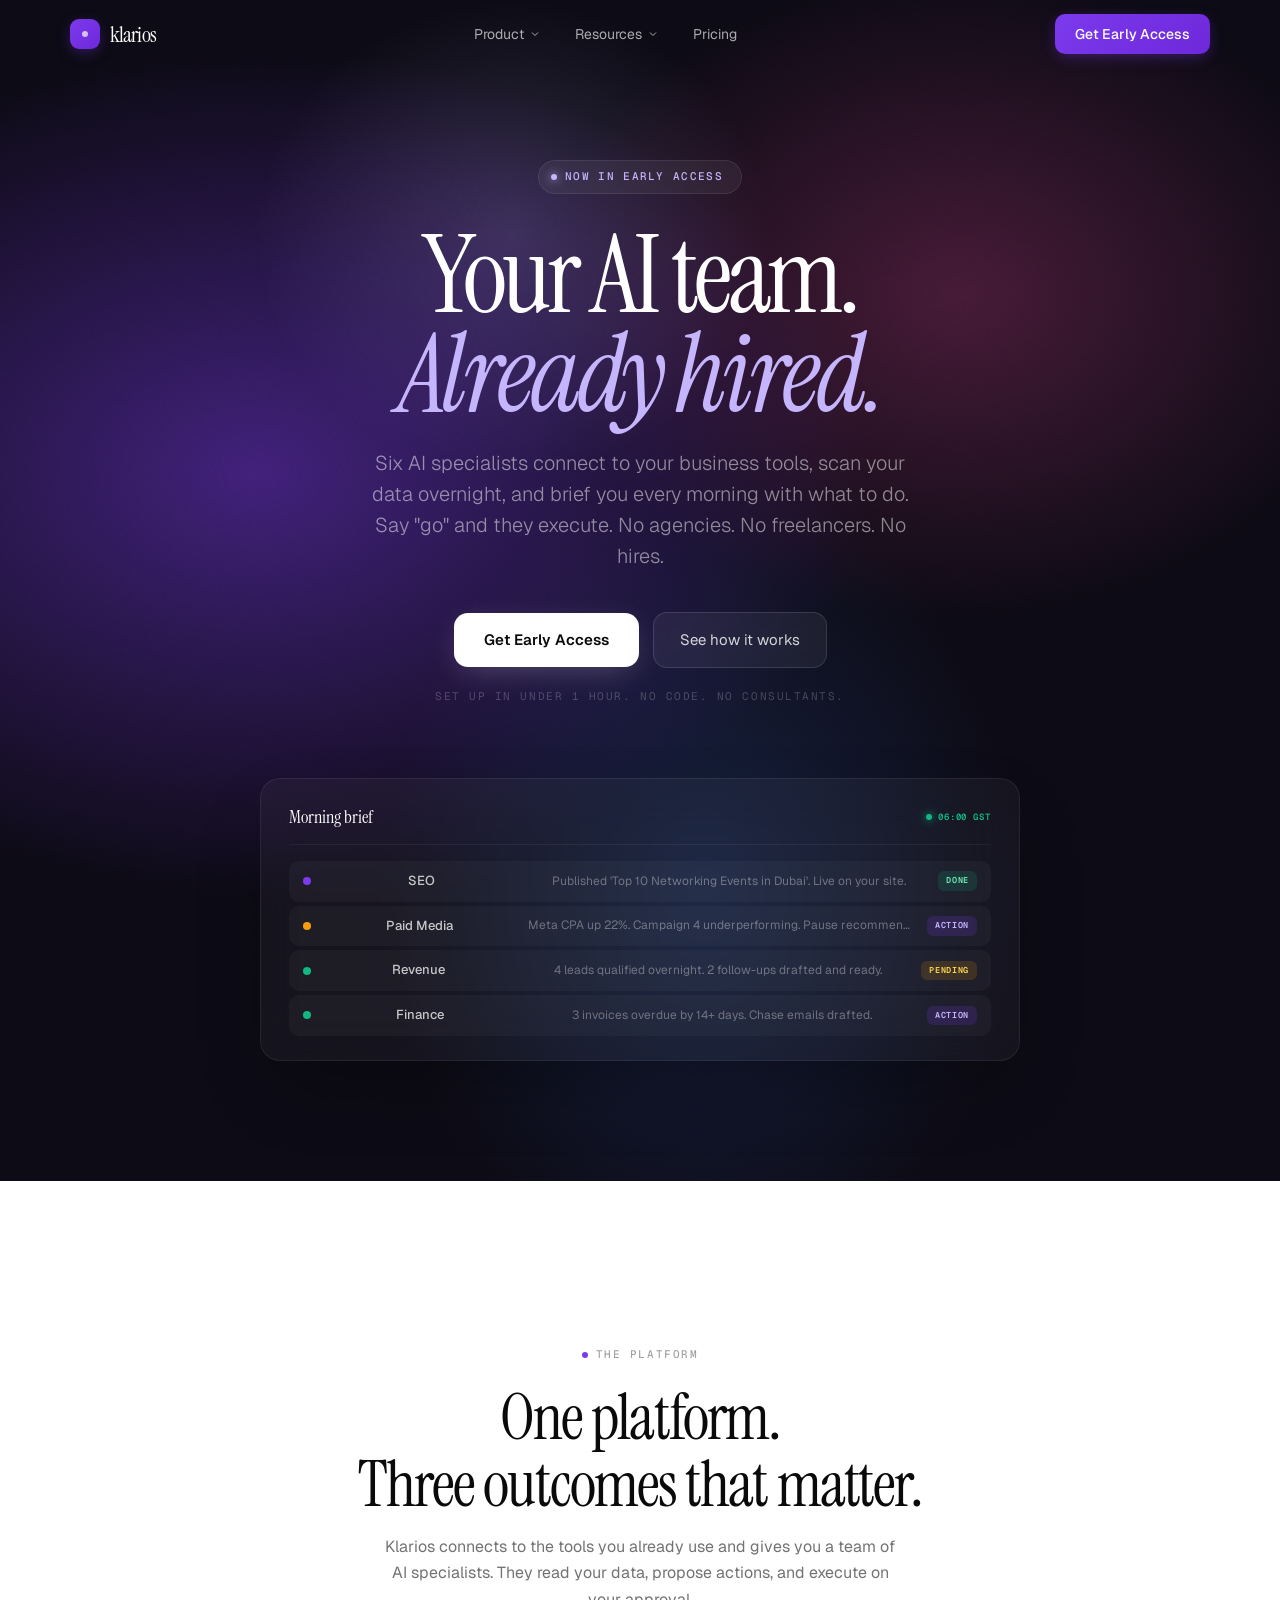
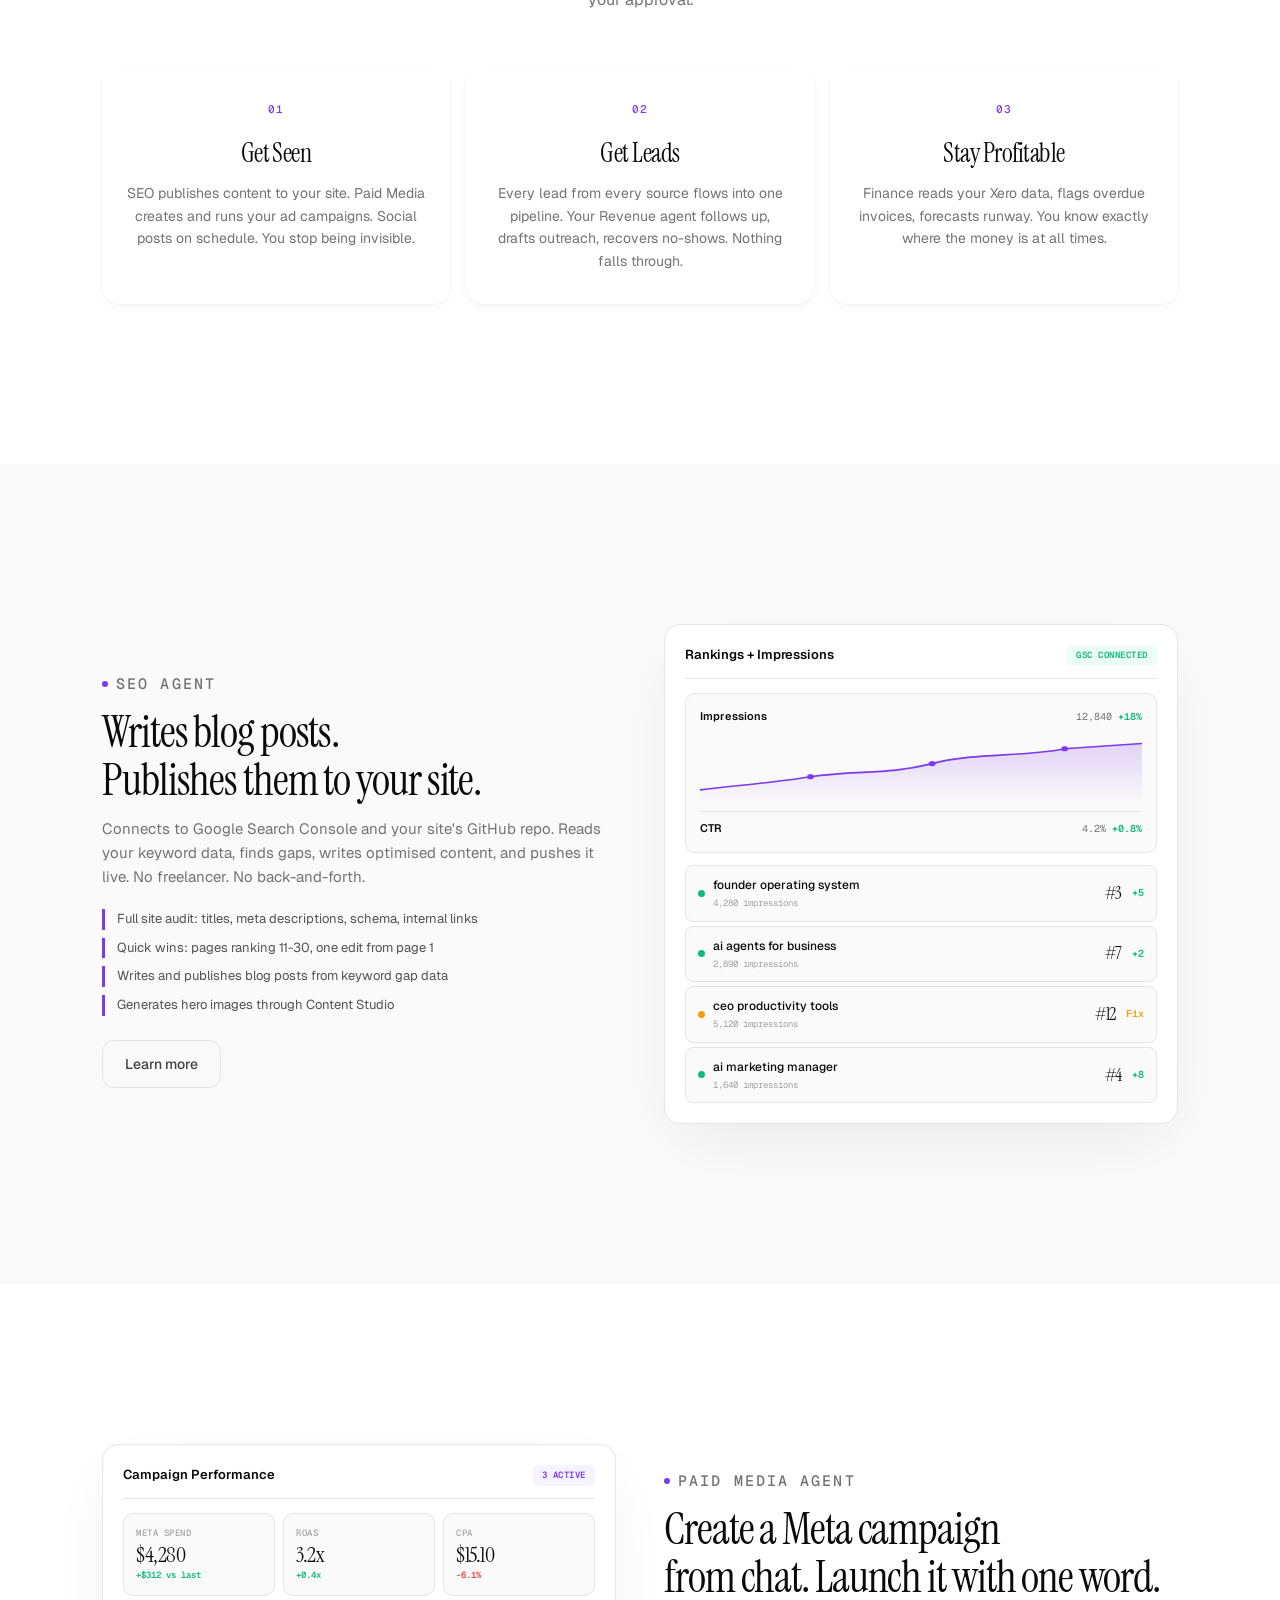
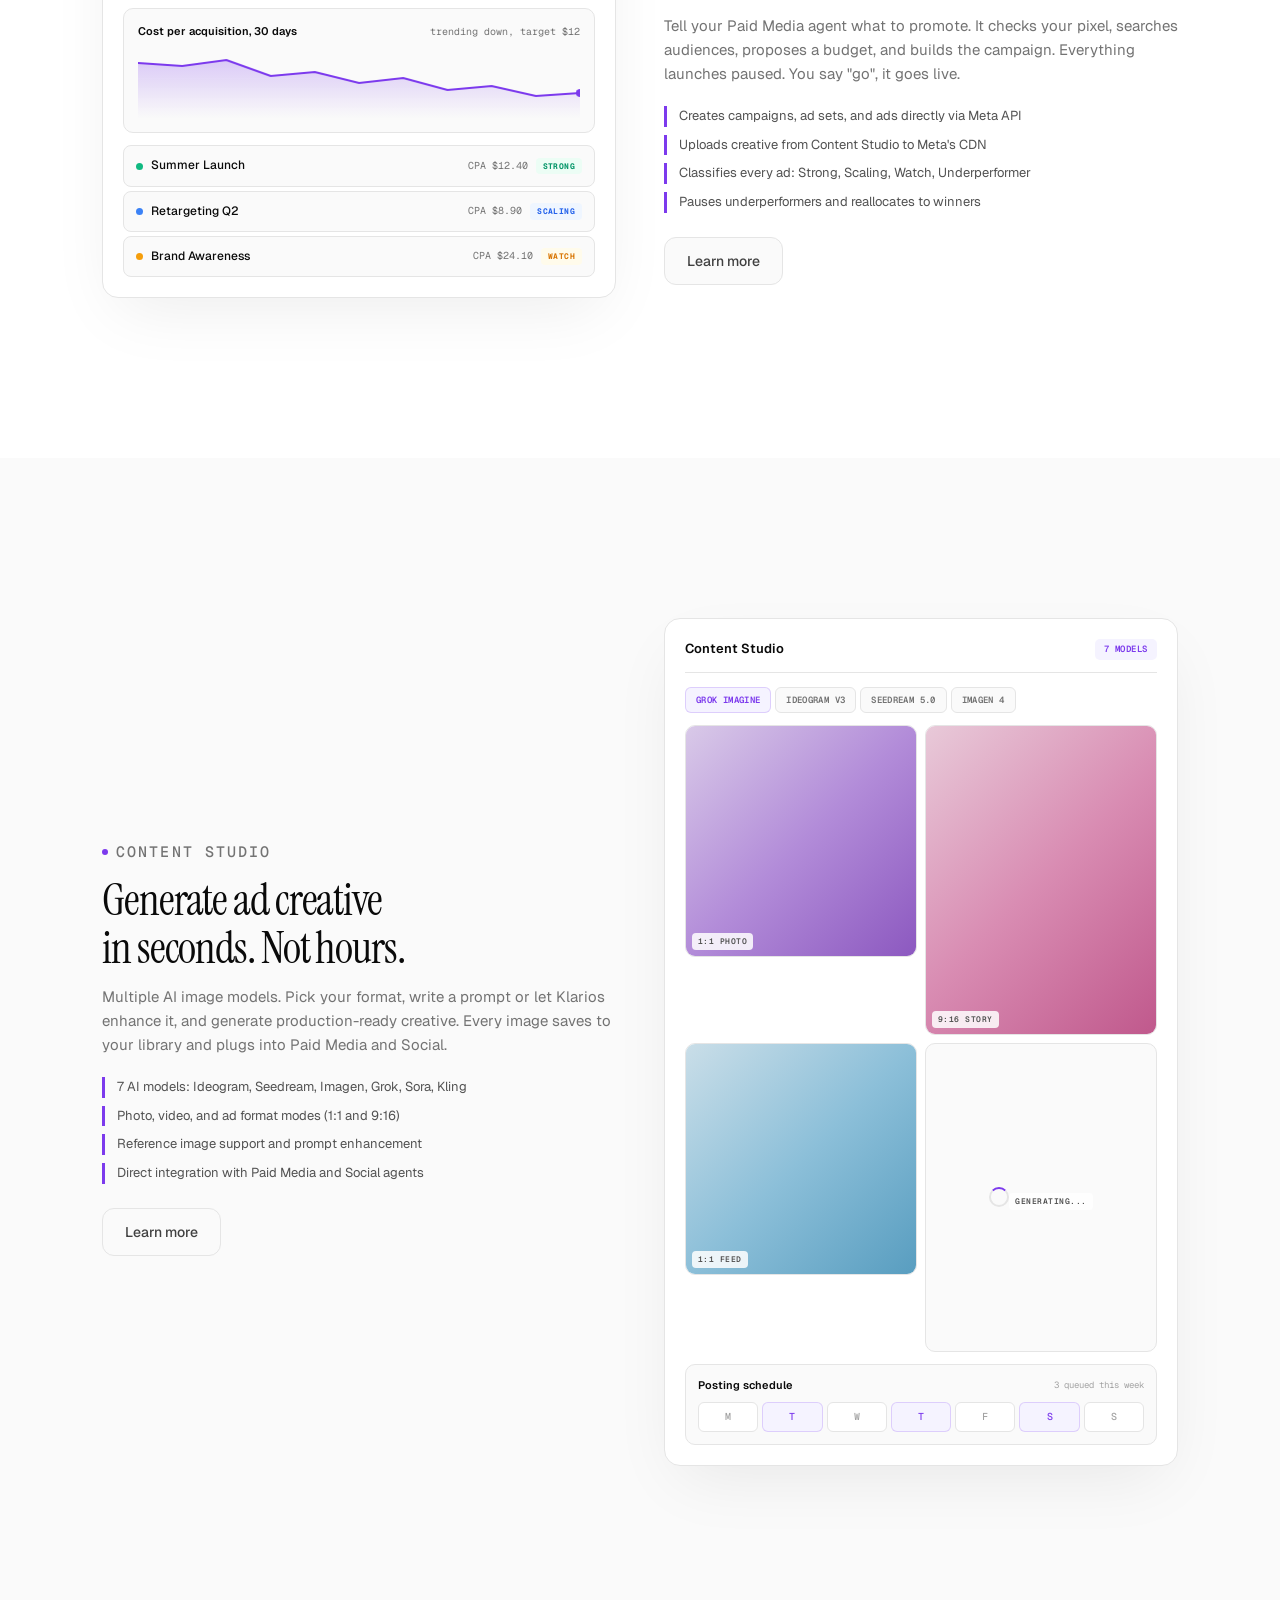
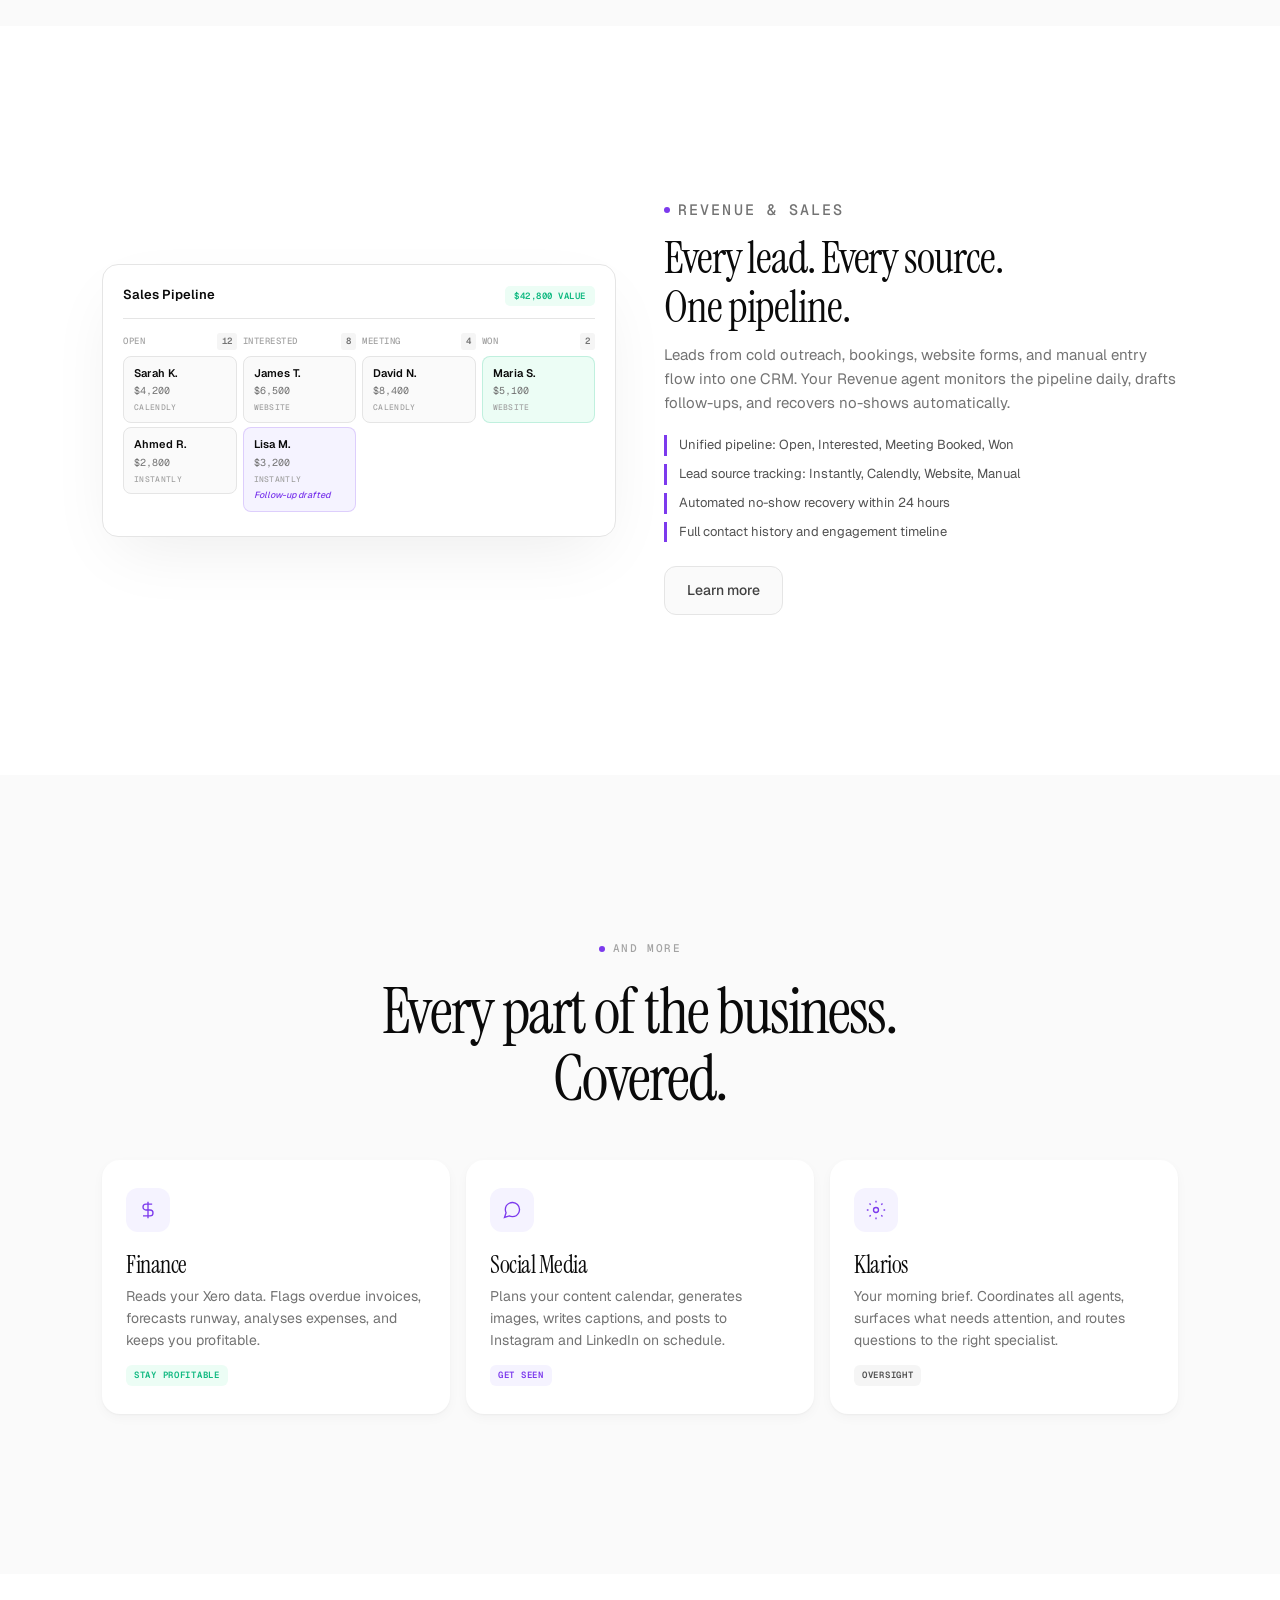
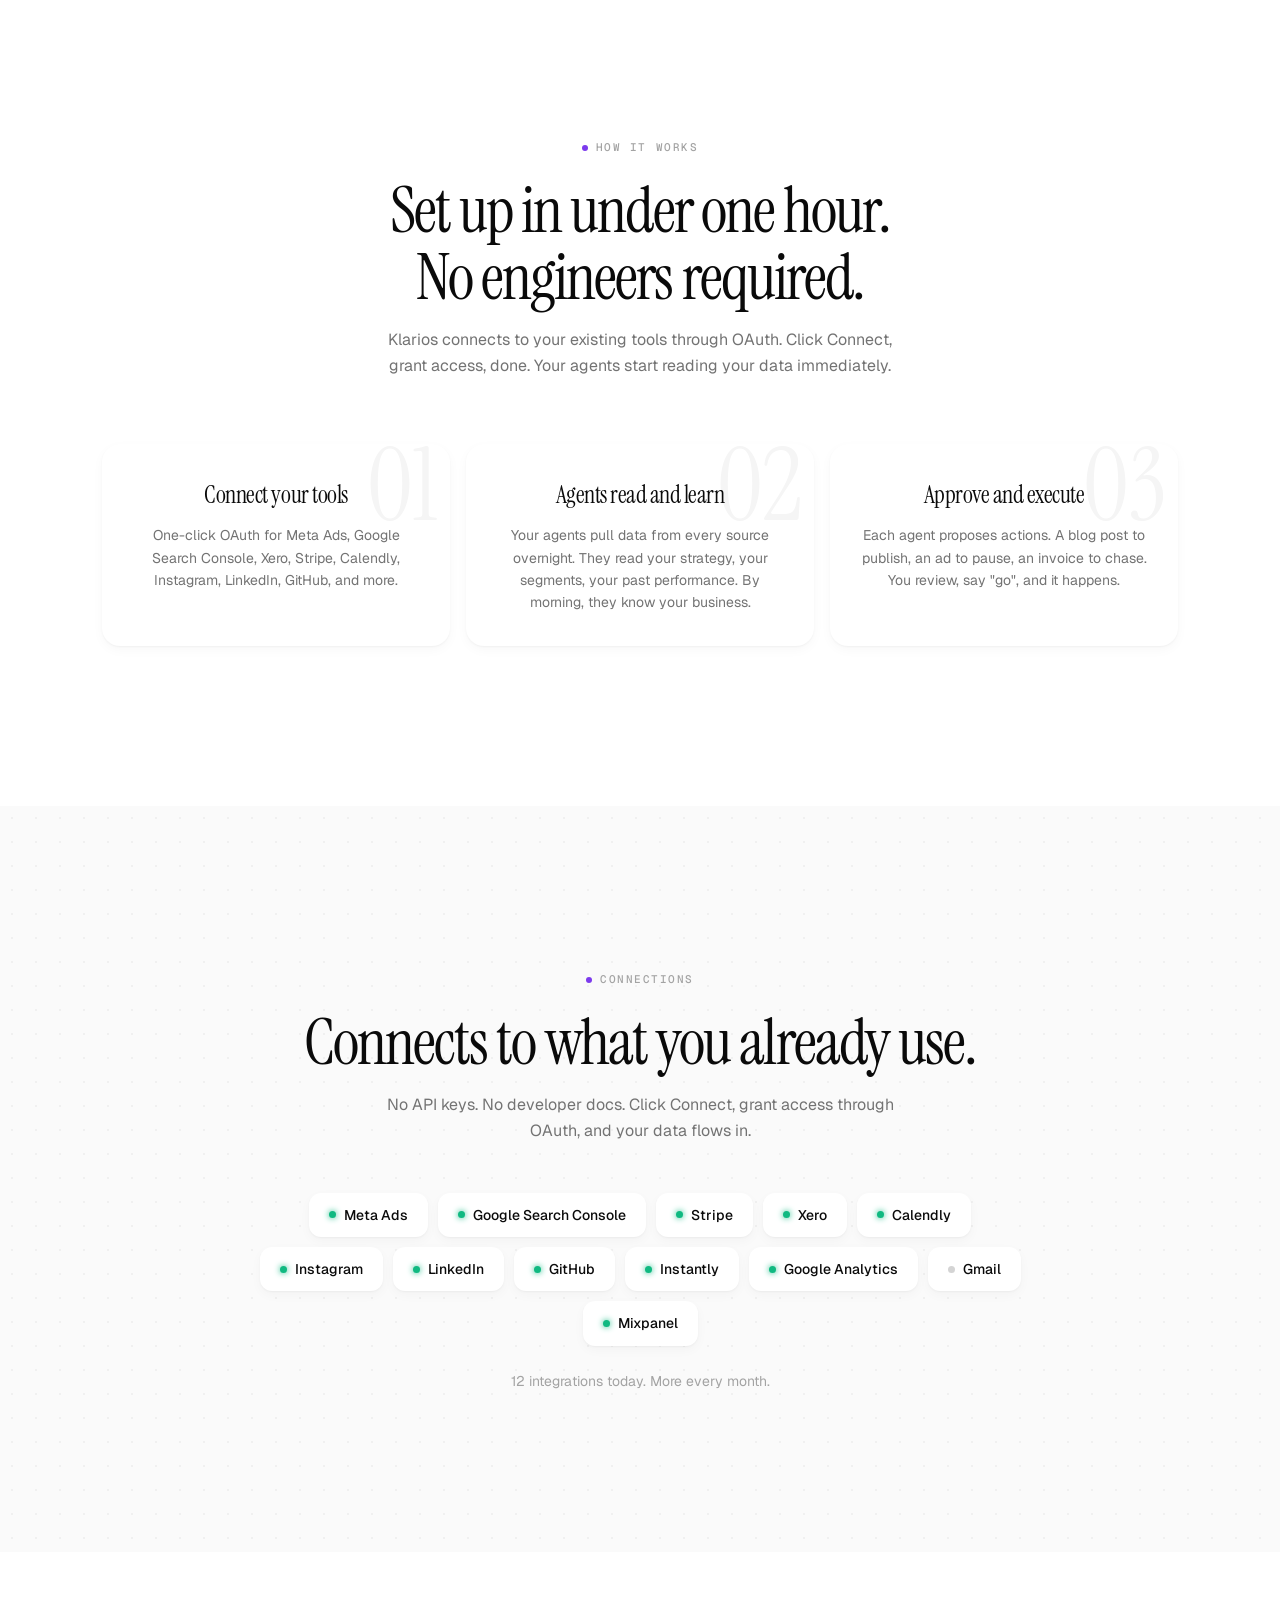
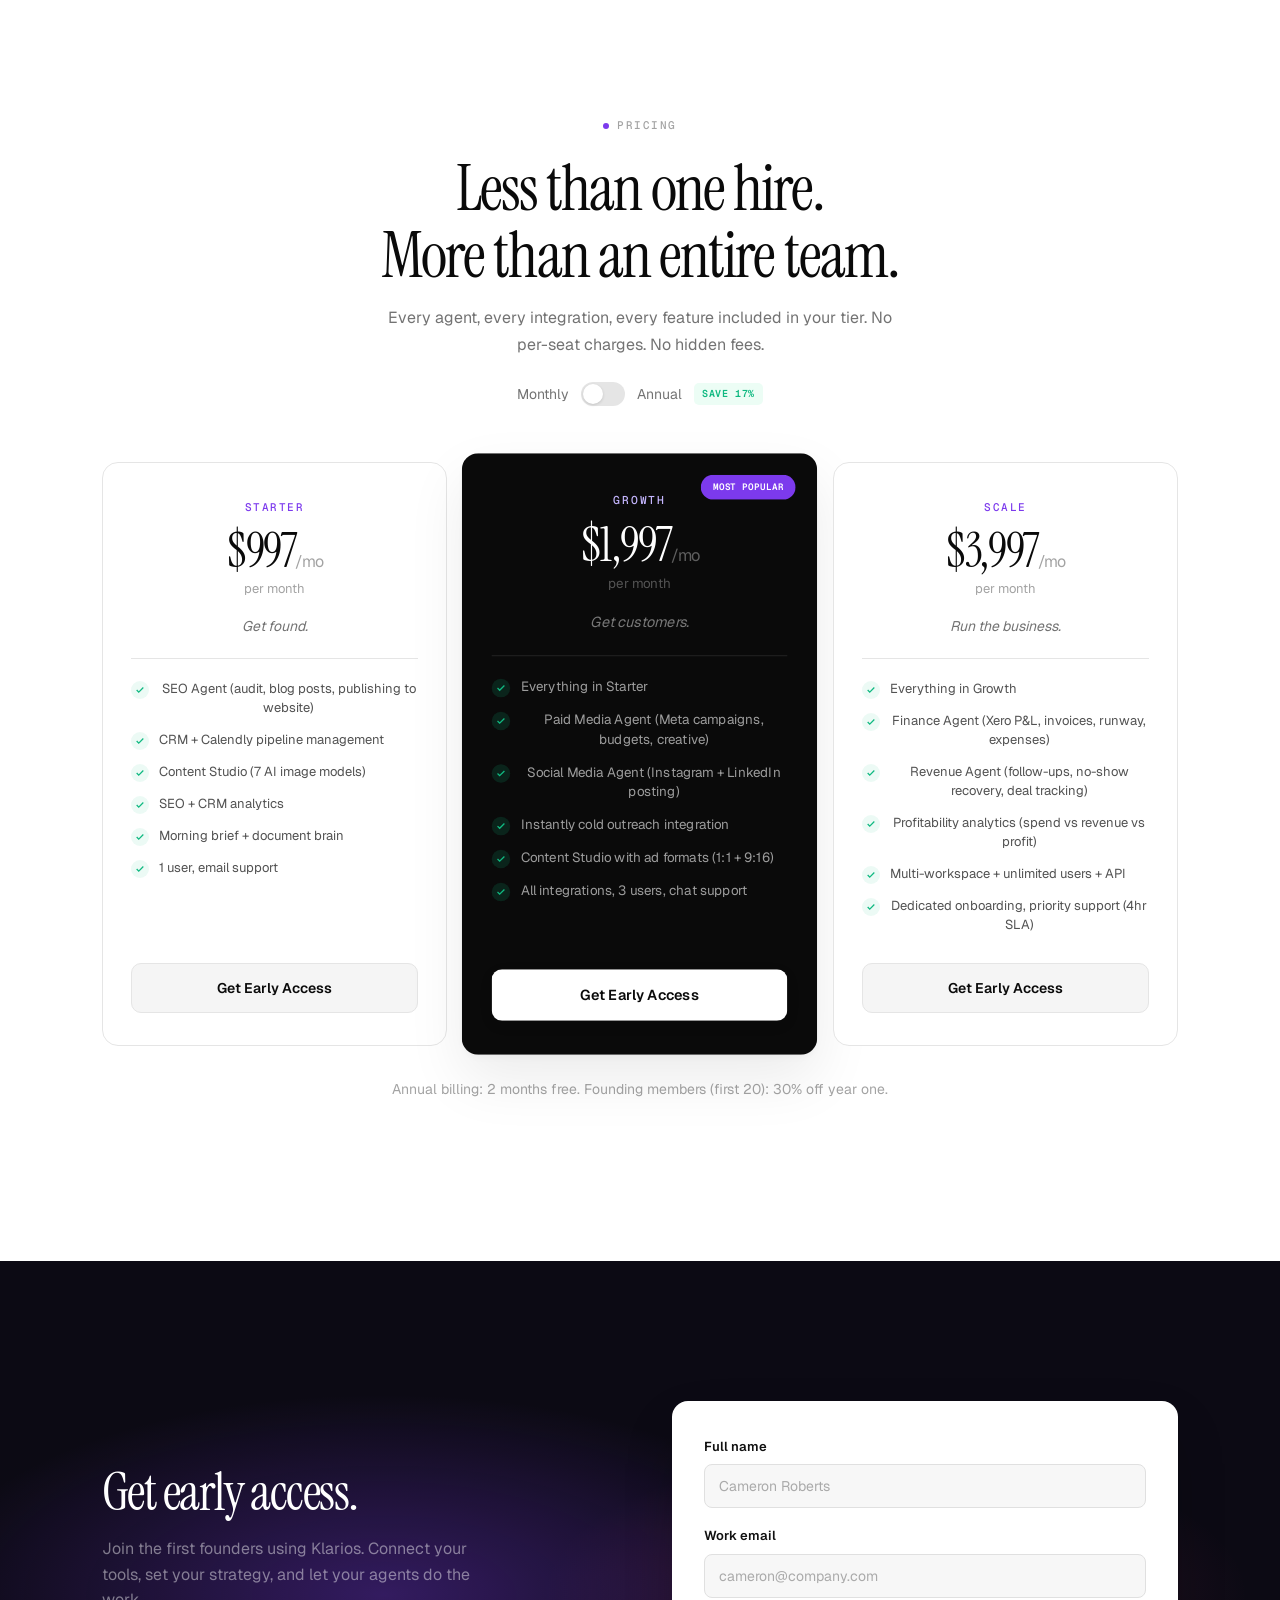
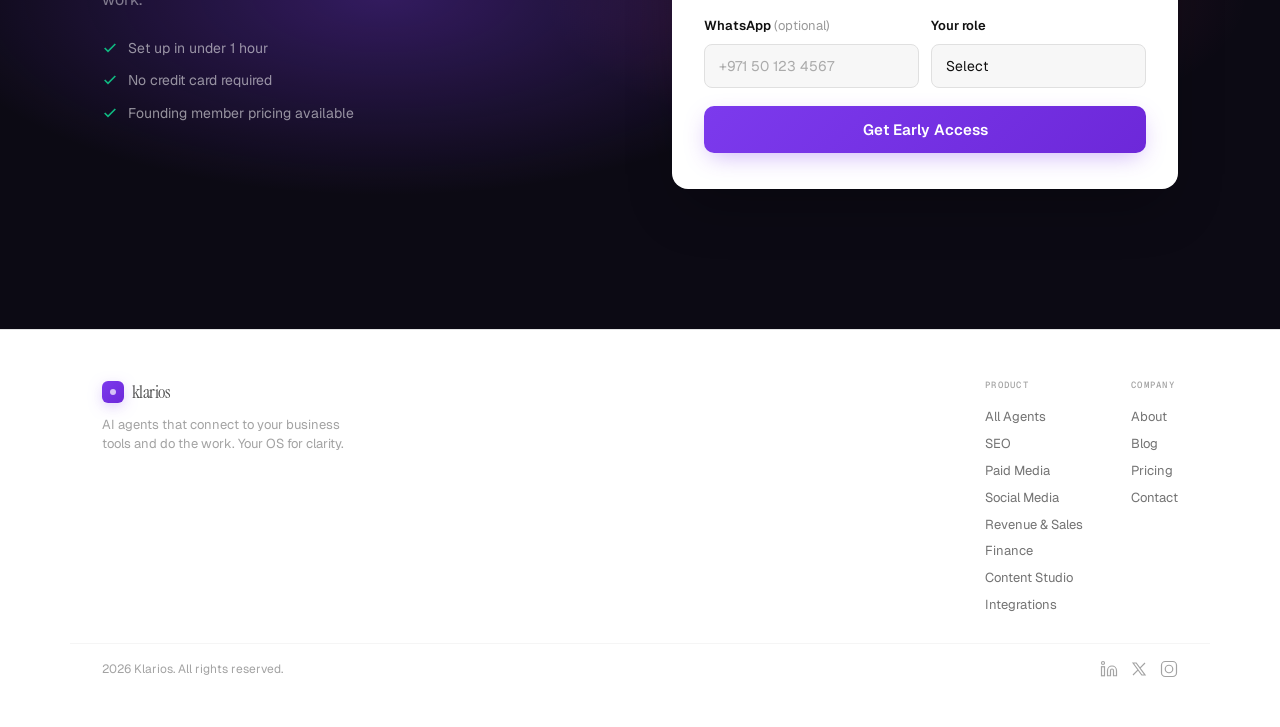
==== commit 6429f4b8: "Replace dark product demos with light app mockups matching actual Klarios UI Feature visuals now use" ====
--- a/index.html
+++ b/index.html
@@ -12,7 +12,7 @@
 <link rel="preconnect" href="https://fonts.googleapis.com">
 <link rel="preconnect" href="https://fonts.gstatic.com" crossorigin>
 <link href="https://fonts.googleapis.com/css2?family=Instrument+Serif:ital@0;1&family=Geist:wght@300;400;500;600&family=Geist+Mono:wght@400;500&display=swap" rel="stylesheet">
-<link rel="stylesheet" href="/styles.css?v=20260424b">
+<link rel="stylesheet" href="/styles.css?v=20260424c">
 </head>
 <body>
 
@@ -138,50 +138,54 @@
       </div>
       <a href="/product/seo" class="btn-ghost-light" style="margin-top:24px">Learn more</a>
     </div>
-    <div class="product-demo" data-r data-d="2" data-animate="seo">
-      <div class="pd-chrome">
-        <div class="pd-dots"><span></span><span></span><span></span></div>
-        <span class="pd-url">app.klarios.io / seo</span>
-      </div>
-      <div class="pd-body">
-        <div class="pd-header">
-          <span class="pd-title">Organic Performance</span>
-          <span class="pd-badge pd-badge-green">+34% this month</span>
-        </div>
-        <div class="pd-chart">
-          <svg class="seo-chart" viewBox="0 0 400 120" preserveAspectRatio="none">
+    <div class="app-mockup" data-r data-d="2" data-animate="seo">
+      <div class="am-head">
+        <span class="am-title">Rankings + Impressions</span>
+        <span class="am-badge am-badge-green">GSC connected</span>
+      </div>
+      <!-- Impressions + CTR chart -->
+      <div class="am-chart-wrap">
+        <div class="am-chart-header">
+          <span class="am-chart-label">Impressions</span>
+          <span class="am-chart-val">12,840 <span class="am-up">+18%</span></span>
+        </div>
+        <div class="am-chart-svg">
+          <svg viewBox="0 0 400 80" preserveAspectRatio="none">
             <defs>
-              <linearGradient id="chartGrad" x1="0" y1="0" x2="0" y2="1">
-                <stop offset="0%" stop-color="rgba(124,58,237,.3)"/>
-                <stop offset="100%" stop-color="rgba(124,58,237,0)"/>
+              <linearGradient id="impGrad" x1="0" y1="0" x2="0" y2="1">
+                <stop offset="0%" stop-color="#7C3AED" stop-opacity="0.2"/>
+                <stop offset="100%" stop-color="#7C3AED" stop-opacity="0"/>
               </linearGradient>
             </defs>
-            <path class="chart-fill" d="M0,100 C40,95 70,88 110,75 C150,60 190,65 230,45 C270,28 310,30 350,15 L400,8 L400,120 L0,120 Z" fill="url(#chartGrad)"/>
-            <path class="chart-line" d="M0,100 C40,95 70,88 110,75 C150,60 190,65 230,45 C270,28 310,30 350,15 L400,8" fill="none" stroke="var(--violet)" stroke-width="2.5"/>
-            <circle class="chart-dot cd-1" cx="110" cy="75" r="3.5" fill="var(--violet)"/>
-            <circle class="chart-dot cd-2" cx="230" cy="45" r="3.5" fill="var(--violet)"/>
-            <circle class="chart-dot cd-3" cx="350" cy="15" r="3.5" fill="var(--violet)"/>
+            <path d="M0,65 C30,60 60,58 100,50 C140,42 170,48 210,35 C250,22 290,28 330,18 L400,12 L400,80 L0,80 Z" fill="url(#impGrad)" class="chart-fill-anim"/>
+            <path d="M0,65 C30,60 60,58 100,50 C140,42 170,48 210,35 C250,22 290,28 330,18 L400,12" fill="none" stroke="#7C3AED" stroke-width="2" class="chart-line-anim"/>
+            <circle cx="100" cy="50" r="3" fill="#7C3AED" class="chart-dot-anim"/>
+            <circle cx="210" cy="35" r="3" fill="#7C3AED" class="chart-dot-anim"/>
+            <circle cx="330" cy="18" r="3" fill="#7C3AED" class="chart-dot-anim"/>
           </svg>
-          <div class="pd-chart-labels">
-            <span>Feb</span><span>Mar</span><span>Apr</span>
-          </div>
-        </div>
-        <div class="pd-metrics">
-          <div class="pd-metric"><span class="pdm-val" data-count-to="2847">0</span><span class="pdm-label">Sessions</span></div>
-          <div class="pd-metric"><span class="pdm-val" data-count-to="23">0</span><span class="pdm-label">Rankings up</span></div>
-          <div class="pd-metric"><span class="pdm-val" data-count-to="8">0</span><span class="pdm-label">Posts published</span></div>
-        </div>
-        <div class="pd-activity">
-          <div class="pd-activity-row">
-            <span class="pd-act-dot" style="background:var(--green)"></span>
-            <span class="pd-act-text">"Top 10 Networking Events in Dubai" published</span>
-            <span class="pd-act-time">2h ago</span>
-          </div>
-          <div class="pd-activity-row">
-            <span class="pd-act-dot" style="background:var(--violet)"></span>
-            <span class="pd-act-text">3 title tags optimised on /services</span>
-            <span class="pd-act-time">6h ago</span>
-          </div>
+        </div>
+        <div class="am-chart-footer">
+          <span class="am-chart-label">CTR</span>
+          <span class="am-chart-val">4.2% <span class="am-up">+0.8%</span></span>
+        </div>
+      </div>
+      <!-- Rankings table -->
+      <div class="am-table">
+        <div class="am-row">
+          <div class="am-row-left"><span class="am-dot" style="background:var(--green)"></span><div><div class="am-kw">founder operating system</div><div class="am-imp">4,280 impressions</div></div></div>
+          <div class="am-row-right"><span class="am-pos">#3</span><span class="am-change am-up">+5</span></div>
+        </div>
+        <div class="am-row">
+          <div class="am-row-left"><span class="am-dot" style="background:var(--green)"></span><div><div class="am-kw">ai agents for business</div><div class="am-imp">2,890 impressions</div></div></div>
+          <div class="am-row-right"><span class="am-pos">#7</span><span class="am-change am-up">+2</span></div>
+        </div>
+        <div class="am-row">
+          <div class="am-row-left"><span class="am-dot" style="background:var(--amber)"></span><div><div class="am-kw">ceo productivity tools</div><div class="am-imp">5,120 impressions</div></div></div>
+          <div class="am-row-right"><span class="am-pos">#12</span><span class="am-change am-warn">Fix</span></div>
+        </div>
+        <div class="am-row">
+          <div class="am-row-left"><span class="am-dot" style="background:var(--green)"></span><div><div class="am-kw">ai marketing manager</div><div class="am-imp">1,640 impressions</div></div></div>
+          <div class="am-row-right"><span class="am-pos">#4</span><span class="am-change am-up">+8</span></div>
         </div>
       </div>
     </div>
@@ -205,35 +209,42 @@
       </div>
       <a href="/product/paid-media" class="btn-ghost-light" style="margin-top:24px">Learn more</a>
     </div>
-    <div class="product-demo" data-r data-d="2" data-animate="ads">
-      <div class="pd-chrome">
-        <div class="pd-dots"><span></span><span></span><span></span></div>
-        <span class="pd-url">app.klarios.io / paid-media</span>
-      </div>
-      <div class="pd-body">
-        <div class="pd-header">
-          <span class="pd-title">Campaign Performance</span>
-          <span class="pd-badge pd-badge-violet">3 active</span>
-        </div>
-        <div class="pd-campaigns">
-          <div class="pd-campaign-row anim-row">
-            <div class="pcr-left"><span class="pcr-dot" style="background:var(--green)"></span><span class="pcr-name">Summer Launch</span></div>
-            <div class="pcr-right"><span class="pcr-stat">CPA $12.40</span><span class="pcr-badge pcr-strong">Strong</span></div>
-          </div>
-          <div class="pd-campaign-row anim-row">
-            <div class="pcr-left"><span class="pcr-dot" style="background:var(--blue)"></span><span class="pcr-name">Retargeting Q2</span></div>
-            <div class="pcr-right"><span class="pcr-stat">CPA $8.90</span><span class="pcr-badge pcr-scaling">Scaling</span></div>
-          </div>
-          <div class="pd-campaign-row anim-row">
-            <div class="pcr-left"><span class="pcr-dot" style="background:var(--amber)"></span><span class="pcr-name">Brand Awareness</span></div>
-            <div class="pcr-right"><span class="pcr-stat">CPA $24.10</span><span class="pcr-badge pcr-watch">Watch</span></div>
-          </div>
-        </div>
-        <div class="pd-metrics">
-          <div class="pd-metric"><span class="pdm-val">$4,280</span><span class="pdm-label">Total spend</span></div>
-          <div class="pd-metric"><span class="pdm-val">$15.10</span><span class="pdm-label">Avg CPA</span></div>
-          <div class="pd-metric"><span class="pdm-val">3.2x</span><span class="pdm-label">ROAS</span></div>
-        </div>
+    <div class="app-mockup" data-r data-d="2" data-animate="ads">
+      <div class="am-head">
+        <span class="am-title">Campaign Performance</span>
+        <span class="am-badge am-badge-violet">3 active</span>
+      </div>
+      <!-- Metric row -->
+      <div class="am-metrics">
+        <div class="am-metric"><div class="am-metric-label">Meta Spend</div><div class="am-metric-val">$4,280</div><div class="am-metric-delta am-up">+$312 vs last</div></div>
+        <div class="am-metric"><div class="am-metric-label">ROAS</div><div class="am-metric-val">3.2x</div><div class="am-metric-delta am-up">+0.4x</div></div>
+        <div class="am-metric"><div class="am-metric-label">CPA</div><div class="am-metric-val">$15.10</div><div class="am-metric-delta am-down">-6.1%</div></div>
+      </div>
+      <!-- CPA chart -->
+      <div class="am-chart-wrap">
+        <div class="am-chart-header">
+          <span class="am-chart-label">Cost per acquisition, 30 days</span>
+          <span class="am-chart-val">trending down, target $12</span>
+        </div>
+        <div class="am-chart-svg">
+          <svg viewBox="0 0 400 70" preserveAspectRatio="none">
+            <defs>
+              <linearGradient id="cpaGrad" x1="0" y1="0" x2="0" y2="1">
+                <stop offset="0%" stop-color="#7C3AED" stop-opacity="0.25"/>
+                <stop offset="100%" stop-color="#7C3AED" stop-opacity="0"/>
+              </linearGradient>
+            </defs>
+            <path d="M0,15 L40,18 L80,12 L120,28 L160,24 L200,35 L240,30 L280,42 L320,38 L360,48 L400,45 L400,70 L0,70 Z" fill="url(#cpaGrad)" class="chart-fill-anim"/>
+            <path d="M0,15 L40,18 L80,12 L120,28 L160,24 L200,35 L240,30 L280,42 L320,38 L360,48 L400,45" fill="none" stroke="#7C3AED" stroke-width="2" class="chart-line-anim"/>
+            <circle cx="400" cy="45" r="4" fill="#7C3AED" class="chart-dot-anim"/>
+          </svg>
+        </div>
+      </div>
+      <!-- Campaign rows -->
+      <div class="am-campaigns">
+        <div class="am-camp-row"><span class="am-dot" style="background:var(--green)"></span><span class="am-camp-name">Summer Launch</span><span class="am-camp-stat">CPA $12.40</span><span class="am-camp-badge am-camp-strong">Strong</span></div>
+        <div class="am-camp-row"><span class="am-dot" style="background:var(--blue)"></span><span class="am-camp-name">Retargeting Q2</span><span class="am-camp-stat">CPA $8.90</span><span class="am-camp-badge am-camp-scaling">Scaling</span></div>
+        <div class="am-camp-row"><span class="am-dot" style="background:var(--amber)"></span><span class="am-camp-name">Brand Awareness</span><span class="am-camp-stat">CPA $24.10</span><span class="am-camp-badge am-camp-watch">Watch</span></div>
       </div>
     </div>
   </div>
@@ -256,27 +267,30 @@
       </div>
       <a href="/product/content-studio" class="btn-ghost-light" style="margin-top:24px">Learn more</a>
     </div>
-    <div class="product-demo" data-r data-d="2" data-animate="studio">
-      <div class="pd-chrome">
-        <div class="pd-dots"><span></span><span></span><span></span></div>
-        <span class="pd-url">app.klarios.io / content-studio</span>
-      </div>
-      <div class="pd-body">
-        <div class="pd-header">
-          <span class="pd-title">Generated</span>
-          <span class="pd-badge pd-badge-violet">4 images</span>
-        </div>
-        <div class="pd-studio-grid">
-          <div class="pd-studio-thumb" style="--hue:260"><div class="pst-gradient"></div><span class="pst-format">1:1</span></div>
-          <div class="pd-studio-thumb" style="--hue:320"><div class="pst-gradient"></div><span class="pst-format">9:16</span></div>
-          <div class="pd-studio-thumb" style="--hue:210"><div class="pst-gradient"></div><span class="pst-format">1:1</span></div>
-          <div class="pd-studio-thumb generating"><div class="pst-spinner"></div><span class="pst-format">9:16</span></div>
-        </div>
-        <div class="pd-models">
-          <span class="pd-model active">Ideogram V3</span>
-          <span class="pd-model">Seedream</span>
-          <span class="pd-model">Imagen 4</span>
-          <span class="pd-model">Grok</span>
+    <div class="app-mockup" data-r data-d="2" data-animate="studio">
+      <div class="am-head">
+        <span class="am-title">Content Studio</span>
+        <span class="am-badge am-badge-violet">7 models</span>
+      </div>
+      <!-- Model selector -->
+      <div class="am-models">
+        <span class="am-model active">Grok Imagine</span>
+        <span class="am-model">Ideogram V3</span>
+        <span class="am-model">Seedream 5.0</span>
+        <span class="am-model">Imagen 4</span>
+      </div>
+      <!-- Asset grid -->
+      <div class="am-asset-grid">
+        <div class="am-asset" style="--hue:270"><div class="am-asset-bg"></div><span class="am-asset-label">1:1 Photo</span></div>
+        <div class="am-asset" style="--hue:330"><div class="am-asset-bg"></div><span class="am-asset-label">9:16 Story</span></div>
+        <div class="am-asset" style="--hue:200"><div class="am-asset-bg"></div><span class="am-asset-label">1:1 Feed</span></div>
+        <div class="am-asset am-generating"><div class="am-asset-spinner"></div><span class="am-asset-label">Generating...</span></div>
+      </div>
+      <!-- Schedule row -->
+      <div class="am-schedule">
+        <div class="am-sched-head"><span class="am-sched-title">Posting schedule</span><span class="am-sched-sub">3 queued this week</span></div>
+        <div class="am-sched-days">
+          <span class="am-day">M</span><span class="am-day filled">T</span><span class="am-day">W</span><span class="am-day filled">T</span><span class="am-day">F</span><span class="am-day filled">S</span><span class="am-day">S</span>
         </div>
       </div>
     </div>
@@ -300,49 +314,29 @@
       </div>
       <a href="/product/revenue-sales" class="btn-ghost-light" style="margin-top:24px">Learn more</a>
     </div>
-    <div class="product-demo" data-r data-d="2" data-animate="crm">
-      <div class="pd-chrome">
-        <div class="pd-dots"><span></span><span></span><span></span></div>
-        <span class="pd-url">app.klarios.io / revenue</span>
-      </div>
-      <div class="pd-body">
-        <div class="pd-header">
-          <span class="pd-title">Pipeline</span>
-          <span class="pd-badge pd-badge-green">$42,800 value</span>
-        </div>
-        <div class="pd-pipeline">
-          <div class="pd-pipe-col">
-            <span class="ppc-label">Open</span>
-            <div class="ppc-bar"><div class="ppc-fill" style="--h:85%;--c:var(--grey-400)"></div></div>
-            <span class="ppc-count">12</span>
-          </div>
-          <div class="pd-pipe-col">
-            <span class="ppc-label">Interested</span>
-            <div class="ppc-bar"><div class="ppc-fill" style="--h:60%;--c:var(--blue)"></div></div>
-            <span class="ppc-count">8</span>
-          </div>
-          <div class="pd-pipe-col">
-            <span class="ppc-label">Meeting</span>
-            <div class="ppc-bar"><div class="ppc-fill" style="--h:35%;--c:var(--violet)"></div></div>
-            <span class="ppc-count">4</span>
-          </div>
-          <div class="pd-pipe-col">
-            <span class="ppc-label">Won</span>
-            <div class="ppc-bar"><div class="ppc-fill" style="--h:18%;--c:var(--green)"></div></div>
-            <span class="ppc-count">2</span>
-          </div>
-        </div>
-        <div class="pd-activity">
-          <div class="pd-activity-row">
-            <span class="pd-act-dot" style="background:var(--green)"></span>
-            <span class="pd-act-text">Sarah K. moved to Won ($4,200)</span>
-            <span class="pd-act-time">1h ago</span>
-          </div>
-          <div class="pd-activity-row">
-            <span class="pd-act-dot" style="background:var(--amber)"></span>
-            <span class="pd-act-text">No-show recovery sent to 2 contacts</span>
-            <span class="pd-act-time">3h ago</span>
-          </div>
+    <div class="app-mockup" data-r data-d="2" data-animate="crm">
+      <div class="am-head">
+        <span class="am-title">Sales Pipeline</span>
+        <span class="am-badge am-badge-green">$42,800 value</span>
+      </div>
+      <div class="am-pipeline">
+        <div class="am-pipe-col">
+          <div class="am-pipe-header"><span class="am-pipe-label">Open</span><span class="am-pipe-count">12</span></div>
+          <div class="am-pipe-card"><div class="am-pc-name">Sarah K.</div><div class="am-pc-val">$4,200</div><div class="am-pc-source">Calendly</div></div>
+          <div class="am-pipe-card"><div class="am-pc-name">Ahmed R.</div><div class="am-pc-val">$2,800</div><div class="am-pc-source">Instantly</div></div>
+        </div>
+        <div class="am-pipe-col">
+          <div class="am-pipe-header"><span class="am-pipe-label">Interested</span><span class="am-pipe-count">8</span></div>
+          <div class="am-pipe-card"><div class="am-pc-name">James T.</div><div class="am-pc-val">$6,500</div><div class="am-pc-source">Website</div></div>
+          <div class="am-pipe-card highlight"><div class="am-pc-name">Lisa M.</div><div class="am-pc-val">$3,200</div><div class="am-pc-source">Instantly</div><div class="am-pc-action">Follow-up drafted</div></div>
+        </div>
+        <div class="am-pipe-col">
+          <div class="am-pipe-header"><span class="am-pipe-label">Meeting</span><span class="am-pipe-count">4</span></div>
+          <div class="am-pipe-card"><div class="am-pc-name">David N.</div><div class="am-pc-val">$8,400</div><div class="am-pc-source">Calendly</div></div>
+        </div>
+        <div class="am-pipe-col">
+          <div class="am-pipe-header"><span class="am-pipe-label">Won</span><span class="am-pipe-count">2</span></div>
+          <div class="am-pipe-card won"><div class="am-pc-name">Maria S.</div><div class="am-pc-val">$5,100</div><div class="am-pc-source">Website</div></div>
         </div>
       </div>
     </div>
@@ -528,6 +522,6 @@
 </div>
 </footer>
 
-<script src="/script.js?v=20260424b"></script>
+<script src="/script.js?v=20260424c"></script>
 </body>
 </html>
--- a/styles.css
+++ b/styles.css
@@ -1075,265 +1075,264 @@
 }
 
 /* ================================================================
-   PRODUCT DEMO CARDS
-   ================================================================ */
-.product-demo {
-  border-radius:16px; overflow:hidden;
-  background:#0f0d1a;
-  border:1px solid rgba(255,255,255,.06);
-  box-shadow:0 32px 80px -24px rgba(0,0,0,.35);
-  transition:all .6s var(--ease);
-}
-.product-demo:hover {
-  box-shadow:0 40px 100px -24px rgba(0,0,0,.45);
+   APP MOCKUP CARDS (light theme, product-like)
+   ================================================================ */
+.app-mockup {
+  background:#fff; border:1px solid var(--grey-200);
+  border-radius:16px; padding:20px;
+  box-shadow:0 24px 64px -16px rgba(0,0,0,.08), 0 0 0 1px rgba(255,255,255,.5) inset;
+  transition:all .5s var(--ease);
+}
+.app-mockup:hover {
+  box-shadow:0 32px 80px -16px rgba(0,0,0,.12), 0 0 0 1px rgba(255,255,255,.5) inset;
   transform:translateY(-4px);
 }
 
-/* Chrome bar */
-.pd-chrome {
-  display:flex; align-items:center; gap:12px;
-  padding:12px 16px; border-bottom:1px solid rgba(255,255,255,.04);
-  background:rgba(255,255,255,.02);
-}
-.pd-dots { display:flex; gap:5px; }
-.pd-dots span {
-  width:8px; height:8px; border-radius:50%;
-  background:rgba(255,255,255,.1);
-}
-.pd-dots span:first-child { background:#FF5F57; }
-.pd-dots span:nth-child(2) { background:#FEBC2E; }
-.pd-dots span:nth-child(3) { background:#28C840; }
-.pd-url {
-  font-family:var(--mono); font-size:10px;
-  color:rgba(255,255,255,.2); letter-spacing:.02em;
-}
-
-/* Body */
-.pd-body { padding:20px; }
-
 /* Header */
-.pd-header {
+.am-head {
   display:flex; align-items:center; justify-content:space-between;
-  margin-bottom:16px;
-}
-.pd-title {
-  font-family:var(--sans); font-size:13px;
-  font-weight:500; color:rgba(255,255,255,.7);
-}
-.pd-badge {
+  margin-bottom:14px; padding-bottom:12px;
+  border-bottom:1px solid var(--grey-200);
+}
+.am-title { font-size:13px; font-weight:600; color:var(--ink); }
+.am-badge {
   font-family:var(--mono); font-size:9px; font-weight:600;
   text-transform:uppercase; letter-spacing:.06em;
-  padding:3px 8px; border-radius:6px;
-}
-.pd-badge-green { background:rgba(16,185,129,.12); color:#6ee7b7; }
-.pd-badge-violet { background:rgba(124,58,237,.15); color:var(--violet-light); }
-
-/* Metrics row */
-.pd-metrics {
-  display:grid; grid-template-columns:repeat(3,1fr); gap:1px;
-  margin-top:16px; background:rgba(255,255,255,.04);
-  border-radius:10px; overflow:hidden;
-}
-.pd-metric {
-  padding:12px 14px; text-align:center;
-  background:#0f0d1a;
-}
-.pdm-val {
-  display:block; font-family:var(--serif);
-  font-size:22px; color:#fff; letter-spacing:-0.02em;
-}
-.pdm-label {
-  display:block; font-family:var(--mono); font-size:9px;
-  text-transform:uppercase; letter-spacing:.1em;
-  color:rgba(255,255,255,.3); margin-top:2px;
-}
-
-/* Activity rows */
-.pd-activity { margin-top:12px; display:flex; flex-direction:column; gap:2px; }
-.pd-activity-row {
-  display:flex; align-items:center; gap:8px;
-  padding:8px 10px; border-radius:8px;
-  background:rgba(255,255,255,.02);
-  transition:background .15s;
-}
-.pd-activity-row:hover { background:rgba(255,255,255,.04); }
-.pd-act-dot { width:6px; height:6px; border-radius:50%; flex:none; }
-.pd-act-text {
-  font-size:11.5px; color:rgba(255,255,255,.45);
-  flex:1; overflow:hidden; text-overflow:ellipsis; white-space:nowrap;
-}
-.pd-act-time {
-  font-family:var(--mono); font-size:9px;
-  color:rgba(255,255,255,.2); flex:none;
-}
-
-/* ---- SEO Chart ---- */
-.pd-chart { position:relative; margin-bottom:4px; }
-.pd-chart svg { width:100%; height:auto; display:block; }
-.chart-line {
+  padding:3px 9px; border-radius:5px;
+  display:flex; align-items:center; gap:5px;
+}
+.am-badge-green { background:var(--green-bg); color:var(--green); }
+.am-badge-violet { background:var(--violet-50); color:var(--violet); }
+
+/* Shared elements */
+.am-dot {
+  width:7px; height:7px; border-radius:50%; flex:none;
+}
+.am-up { color:var(--green); font-weight:600; }
+.am-down { color:var(--red); font-weight:600; }
+.am-warn { color:var(--amber); font-weight:600; }
+
+/* ---- Chart wrap ---- */
+.am-chart-wrap {
+  background:var(--grey-50); border:1px solid var(--grey-200);
+  border-radius:10px; padding:14px; margin-bottom:12px;
+}
+.am-chart-header {
+  display:flex; align-items:center; justify-content:space-between;
+  margin-bottom:8px;
+}
+.am-chart-label { font-size:11px; font-weight:600; color:var(--ink); }
+.am-chart-val { font-family:var(--mono); font-size:10px; color:var(--grey-500); }
+.am-chart-val .am-up { font-size:10px; }
+.am-chart-svg { height:70px; position:relative; }
+.am-chart-svg svg { width:100%; height:100%; display:block; }
+.am-chart-footer {
+  display:flex; align-items:center; justify-content:space-between;
+  margin-top:8px; padding-top:8px; border-top:1px solid var(--grey-200);
+}
+
+/* Chart animations */
+.chart-line-anim {
   stroke-dasharray:800; stroke-dashoffset:800;
   stroke-linecap:round;
 }
-.product-demo.animated .chart-line {
-  animation:drawChart 2s var(--ease) forwards;
-}
-.chart-fill { opacity:0; }
-.product-demo.animated .chart-fill {
-  animation:fadeIn .8s .6s var(--ease) forwards;
-}
-.chart-dot { opacity:0; }
-.product-demo.animated .chart-dot {
-  animation:popDot .4s var(--ease) forwards;
-}
-.product-demo.animated .cd-1 { animation-delay:.8s; }
-.product-demo.animated .cd-2 { animation-delay:1.2s; }
-.product-demo.animated .cd-3 { animation-delay:1.6s; }
-.pd-chart-labels {
-  display:flex; justify-content:space-between;
-  padding:4px 8px 0;
-  font-family:var(--mono); font-size:9px;
-  color:rgba(255,255,255,.15);
-}
-
-@keyframes drawChart {
-  to { stroke-dashoffset:0; }
-}
-@keyframes fadeIn {
-  to { opacity:1; }
-}
-@keyframes popDot {
-  0% { opacity:0; r:0; }
-  60% { r:5; }
-  100% { opacity:1; r:3.5; }
+.app-mockup.animated .chart-line-anim {
+  animation:drawLine 2s var(--ease) forwards;
+}
+.chart-fill-anim { opacity:0; }
+.app-mockup.animated .chart-fill-anim {
+  animation:fadeInChart .8s .6s var(--ease) forwards;
+}
+.chart-dot-anim { opacity:0; }
+.app-mockup.animated .chart-dot-anim {
+  animation:fadeInChart .4s 1s var(--ease) forwards;
+}
+@keyframes drawLine { to { stroke-dashoffset:0; } }
+@keyframes fadeInChart { to { opacity:1; } }
+
+/* ---- Rankings table ---- */
+.am-table { display:flex; flex-direction:column; gap:4px; }
+.am-row {
+  display:flex; align-items:center; justify-content:space-between;
+  padding:10px 12px; background:var(--grey-50);
+  border:1px solid var(--grey-200); border-radius:8px;
+  transition:border-color .15s;
+}
+.am-row:hover { border-color:var(--grey-300); }
+.am-row-left { display:flex; align-items:center; gap:8px; }
+.am-row-right { display:flex; align-items:center; gap:10px; }
+.am-kw { font-size:12px; font-weight:500; color:var(--ink); }
+.am-imp { font-family:var(--mono); font-size:9px; color:var(--grey-400); margin-top:1px; }
+.am-pos {
+  font-family:var(--serif); font-size:18px;
+  color:var(--ink); letter-spacing:-0.02em;
+}
+.am-change {
+  font-family:var(--mono); font-size:10px; font-weight:600;
+}
+
+/* ---- Metrics row ---- */
+.am-metrics {
+  display:grid; grid-template-columns:repeat(3,1fr);
+  gap:8px; margin-bottom:12px;
+}
+.am-metric {
+  background:var(--grey-50); border:1px solid var(--grey-200);
+  border-radius:10px; padding:12px;
+}
+.am-metric-label {
+  font-family:var(--mono); font-size:9px; font-weight:500;
+  text-transform:uppercase; letter-spacing:.06em;
+  color:var(--grey-400); margin-bottom:4px;
+}
+.am-metric-val {
+  font-family:var(--serif); font-size:22px;
+  line-height:1; color:var(--ink); letter-spacing:-0.02em;
+  margin-bottom:2px;
+}
+.am-metric-delta {
+  font-family:var(--mono); font-size:9px; font-weight:600;
 }
 
 /* ---- Campaign rows ---- */
-.pd-campaigns { display:flex; flex-direction:column; gap:3px; }
-.pd-campaign-row {
-  display:flex; align-items:center; justify-content:space-between;
-  padding:10px 12px; border-radius:8px;
-  background:rgba(255,255,255,.03);
-  transition:background .15s;
-}
-.pd-campaign-row:hover { background:rgba(255,255,255,.05); }
-.pcr-left { display:flex; align-items:center; gap:8px; }
-.pcr-dot { width:7px; height:7px; border-radius:50%; flex:none; }
-.pcr-name { font-size:13px; color:rgba(255,255,255,.7); font-weight:500; }
-.pcr-right { display:flex; align-items:center; gap:10px; }
-.pcr-stat {
-  font-family:var(--mono); font-size:11px;
-  color:rgba(255,255,255,.4);
-}
-.pcr-badge {
-  font-family:var(--mono); font-size:8px; font-weight:600;
-  text-transform:uppercase; letter-spacing:.06em;
-  padding:2px 7px; border-radius:5px;
-}
-.pcr-strong { background:rgba(16,185,129,.12); color:#6ee7b7; }
-.pcr-scaling { background:rgba(59,130,246,.12); color:#93c5fd; }
-.pcr-watch { background:rgba(245,158,11,.12); color:#fcd34d; }
-
-/* Animated campaign row stagger */
-.anim-row {
-  opacity:0; transform:translateX(-12px);
-}
-.product-demo.animated .anim-row {
-  animation:slideRow .5s var(--ease) forwards;
-}
-.product-demo.animated .anim-row:nth-child(1) { animation-delay:.2s; }
-.product-demo.animated .anim-row:nth-child(2) { animation-delay:.4s; }
-.product-demo.animated .anim-row:nth-child(3) { animation-delay:.6s; }
-
-@keyframes slideRow {
-  to { opacity:1; transform:none; }
-}
-
-/* ---- Content Studio grid ---- */
-.pd-studio-grid {
+.am-campaigns { display:flex; flex-direction:column; gap:4px; }
+.am-camp-row {
+  display:flex; align-items:center; gap:8px;
+  padding:10px 12px; background:var(--grey-50);
+  border:1px solid var(--grey-200); border-radius:8px;
+  transition:border-color .15s;
+}
+.am-camp-row:hover { border-color:var(--grey-300); }
+.am-camp-name { font-size:12px; font-weight:500; color:var(--ink); flex:1; }
+.am-camp-stat { font-family:var(--mono); font-size:10px; color:var(--grey-500); }
+.am-camp-badge {
+  font-family:var(--mono); font-size:8px; font-weight:700;
+  text-transform:uppercase; letter-spacing:.05em;
+  padding:2px 7px; border-radius:4px;
+}
+.am-camp-strong { background:var(--green-bg); color:#059669; }
+.am-camp-scaling { background:var(--blue-bg); color:#2563EB; }
+.am-camp-watch { background:var(--amber-bg); color:#D97706; }
+
+/* ---- Content Studio models ---- */
+.am-models {
+  display:flex; gap:4px; margin-bottom:12px; flex-wrap:wrap;
+}
+.am-model {
+  font-family:var(--mono); font-size:9px; font-weight:600;
+  text-transform:uppercase; letter-spacing:.04em;
+  padding:5px 10px; border-radius:6px;
+  background:var(--grey-50); border:1px solid var(--grey-200);
+  color:var(--grey-500); transition:all .15s;
+}
+.am-model.active {
+  background:var(--violet-50); border-color:rgba(124,58,237,.2);
+  color:var(--violet);
+}
+
+/* Asset grid */
+.am-asset-grid {
   display:grid; grid-template-columns:1fr 1fr; gap:8px;
-}
-.pd-studio-thumb {
+  margin-bottom:12px;
+}
+.am-asset {
   aspect-ratio:1; border-radius:10px; position:relative;
-  overflow:hidden;
-}
-.pd-studio-thumb:nth-child(2),
-.pd-studio-thumb:nth-child(4) { aspect-ratio:9/12; }
-.pst-gradient {
+  overflow:hidden; border:1px solid var(--grey-200);
+}
+.am-asset:nth-child(2),
+.am-asset:nth-child(4) { aspect-ratio:9/12; }
+.am-asset-bg {
   position:absolute; inset:0;
   background:linear-gradient(
     135deg,
-    hsl(var(--hue,260) 60% 20%) 0%,
-    hsl(var(--hue,260) 50% 35%) 50%,
-    hsl(var(--hue,260) 40% 50%) 100%
+    hsl(var(--hue,270) 40% 85%) 0%,
+    hsl(var(--hue,270) 50% 70%) 50%,
+    hsl(var(--hue,270) 45% 55%) 100%
   );
-  animation:gradientShift 6s ease-in-out infinite alternate;
-}
-@keyframes gradientShift {
-  0% { filter:hue-rotate(0deg) brightness(1); }
-  100% { filter:hue-rotate(20deg) brightness(1.1); }
-}
-.pst-format {
+}
+.am-asset-label {
   position:absolute; bottom:6px; left:6px;
   font-family:var(--mono); font-size:8px; font-weight:600;
   text-transform:uppercase; letter-spacing:.06em;
   padding:2px 6px; border-radius:4px;
-  background:rgba(0,0,0,.5); color:rgba(255,255,255,.6);
-  backdrop-filter:blur(4px);
-}
-.pd-studio-thumb.generating .pst-gradient {
-  opacity:.3;
-}
-.pst-spinner {
-  position:absolute; top:50%; left:50%;
-  width:20px; height:20px; margin:-10px 0 0 -10px;
-  border:2px solid rgba(255,255,255,.1);
-  border-top-color:var(--violet-light);
+  background:rgba(255,255,255,.85); color:var(--grey-600);
+}
+.am-generating {
+  background:var(--grey-50); display:flex;
+  align-items:center; justify-content:center;
+}
+.am-generating .am-asset-label {
+  position:static; margin-top:8px;
+}
+.am-asset-spinner {
+  width:20px; height:20px;
+  border:2px solid var(--grey-200);
+  border-top-color:var(--violet);
   border-radius:50%;
   animation:spin 1s linear infinite;
 }
 @keyframes spin { to { transform:rotate(360deg); } }
 
-.pd-models {
-  display:flex; gap:4px; margin-top:10px; flex-wrap:wrap;
-}
-.pd-model {
+/* Schedule row */
+.am-schedule {
+  background:var(--grey-50); border:1px solid var(--grey-200);
+  border-radius:10px; padding:12px;
+}
+.am-sched-head {
+  display:flex; align-items:center; justify-content:space-between;
+  margin-bottom:8px;
+}
+.am-sched-title { font-size:11px; font-weight:600; color:var(--ink); }
+.am-sched-sub { font-family:var(--mono); font-size:9px; color:var(--grey-400); }
+.am-sched-days { display:flex; gap:4px; }
+.am-day {
+  flex:1; text-align:center; padding:6px 0;
+  font-family:var(--mono); font-size:10px; font-weight:500;
+  color:var(--grey-400); background:#fff;
+  border:1px solid var(--grey-200); border-radius:6px;
+}
+.am-day.filled {
+  background:var(--violet-50); border-color:rgba(124,58,237,.2);
+  color:var(--violet);
+}
+
+/* ---- Pipeline columns ---- */
+.am-pipeline {
+  display:grid; grid-template-columns:repeat(4,1fr);
+  gap:6px;
+}
+.am-pipe-header {
+  display:flex; align-items:center; justify-content:space-between;
+  margin-bottom:6px;
+}
+.am-pipe-label {
   font-family:var(--mono); font-size:9px; font-weight:500;
-  padding:4px 8px; border-radius:6px;
-  background:rgba(255,255,255,.04); color:rgba(255,255,255,.3);
-  transition:all .15s;
-}
-.pd-model.active {
-  background:rgba(124,58,237,.15); color:var(--violet-light);
-}
-
-/* ---- Pipeline bars ---- */
-.pd-pipeline {
-  display:grid; grid-template-columns:repeat(4,1fr);
-  gap:6px; padding:0 4px;
-}
-.pd-pipe-col { text-align:center; }
-.ppc-label {
+  text-transform:uppercase; letter-spacing:.06em;
+  color:var(--grey-400);
+}
+.am-pipe-count {
+  font-family:var(--mono); font-size:9px; font-weight:600;
+  color:var(--grey-500); background:var(--grey-100);
+  padding:1px 5px; border-radius:3px;
+}
+.am-pipe-card {
+  background:var(--grey-50); border:1px solid var(--grey-200);
+  border-radius:8px; padding:8px 10px; margin-bottom:4px;
+  transition:border-color .15s;
+}
+.am-pipe-card:hover { border-color:var(--grey-300); }
+.am-pipe-card.highlight { border-color:rgba(124,58,237,.2); background:var(--violet-50); }
+.am-pipe-card.won { border-color:rgba(16,185,129,.2); background:var(--green-bg); }
+.am-pc-name { font-size:11px; font-weight:600; color:var(--ink); }
+.am-pc-val { font-family:var(--mono); font-size:10px; color:var(--grey-500); margin-top:1px; }
+.am-pc-source {
   font-family:var(--mono); font-size:8px; font-weight:500;
-  text-transform:uppercase; letter-spacing:.08em;
-  color:rgba(255,255,255,.25); display:block; margin-bottom:6px;
-}
-.ppc-bar {
-  height:80px; background:rgba(255,255,255,.03);
-  border-radius:6px; position:relative;
-  display:flex; align-items:flex-end;
-}
-.ppc-fill {
-  width:100%; height:0; border-radius:6px;
-  background:var(--c, var(--grey-400));
-  transition:height 1.2s var(--ease);
-}
-.product-demo.animated .ppc-fill {
-  height:var(--h, 50%);
-}
-.ppc-count {
-  display:block; margin-top:6px;
-  font-family:var(--serif); font-size:18px;
-  color:#fff; letter-spacing:-0.02em;
+  text-transform:uppercase; letter-spacing:.04em;
+  color:var(--grey-400); margin-top:2px;
+}
+.am-pc-action {
+  font-size:9px; color:var(--violet); font-weight:500;
+  margin-top:3px; font-style:italic;
 }
 
 /* ================================================================
@@ -1362,6 +1361,8 @@
   .savings-callout { flex-direction:column; text-align:center; }
   .footer-inner { grid-template-columns:1fr; gap:32px; }
   .agent-grid.compact { grid-template-columns:1fr; }
+  .am-pipeline { grid-template-columns:repeat(2,1fr); }
+  .am-metrics { grid-template-columns:1fr; }
 }
 @media (max-width:640px) {
   .container { padding:0 20px; }
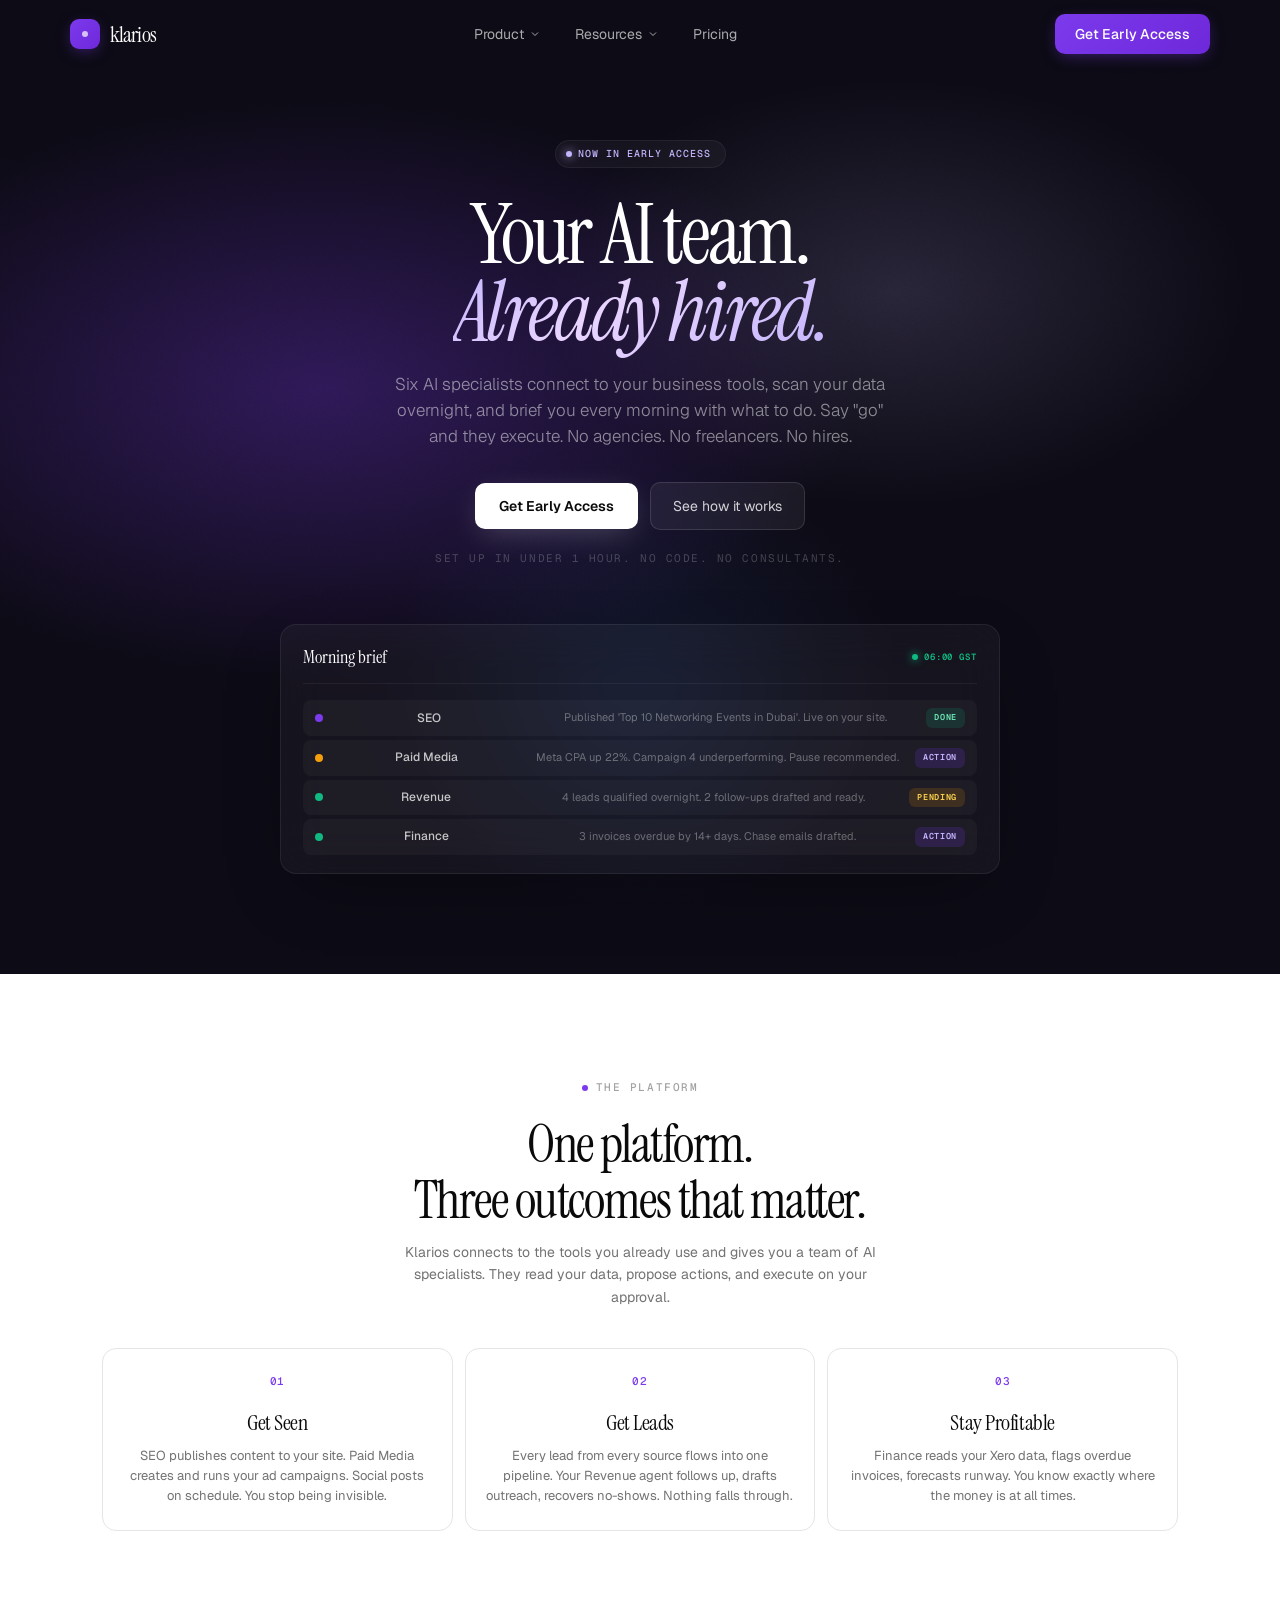
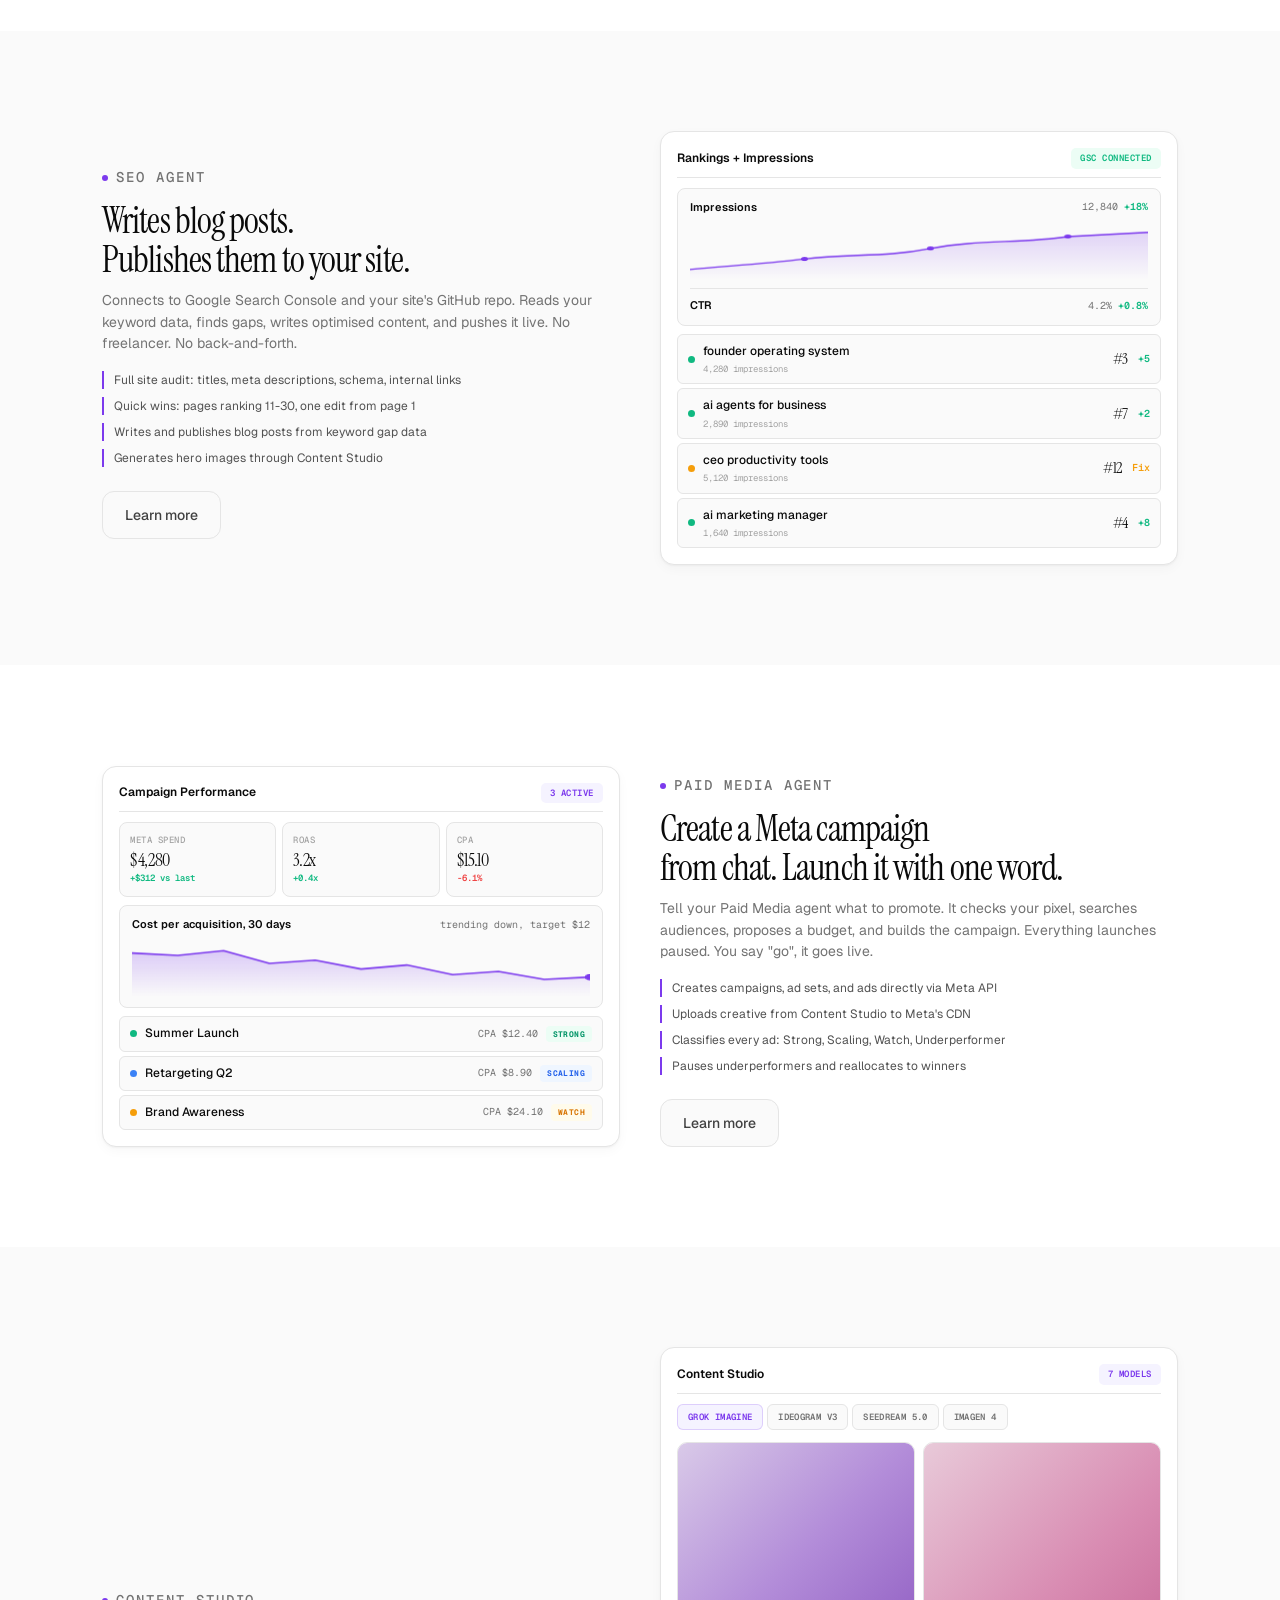
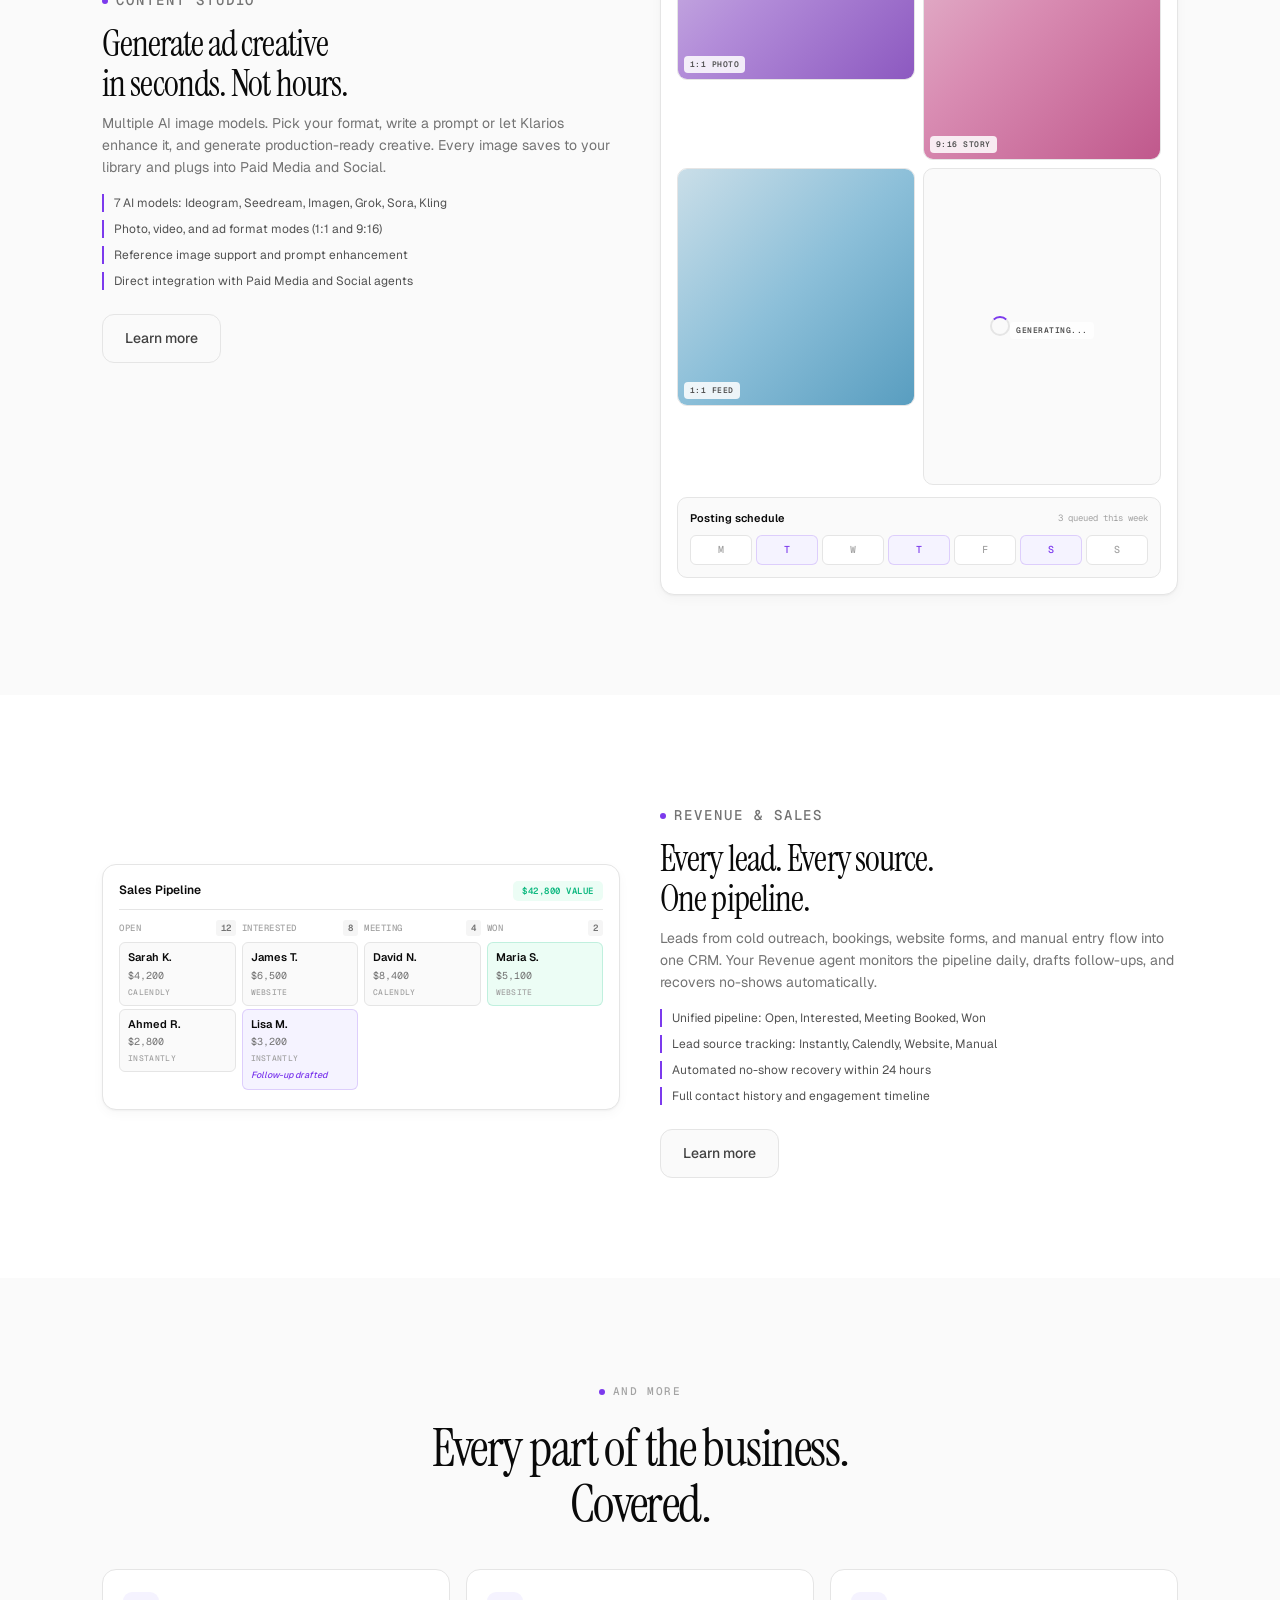
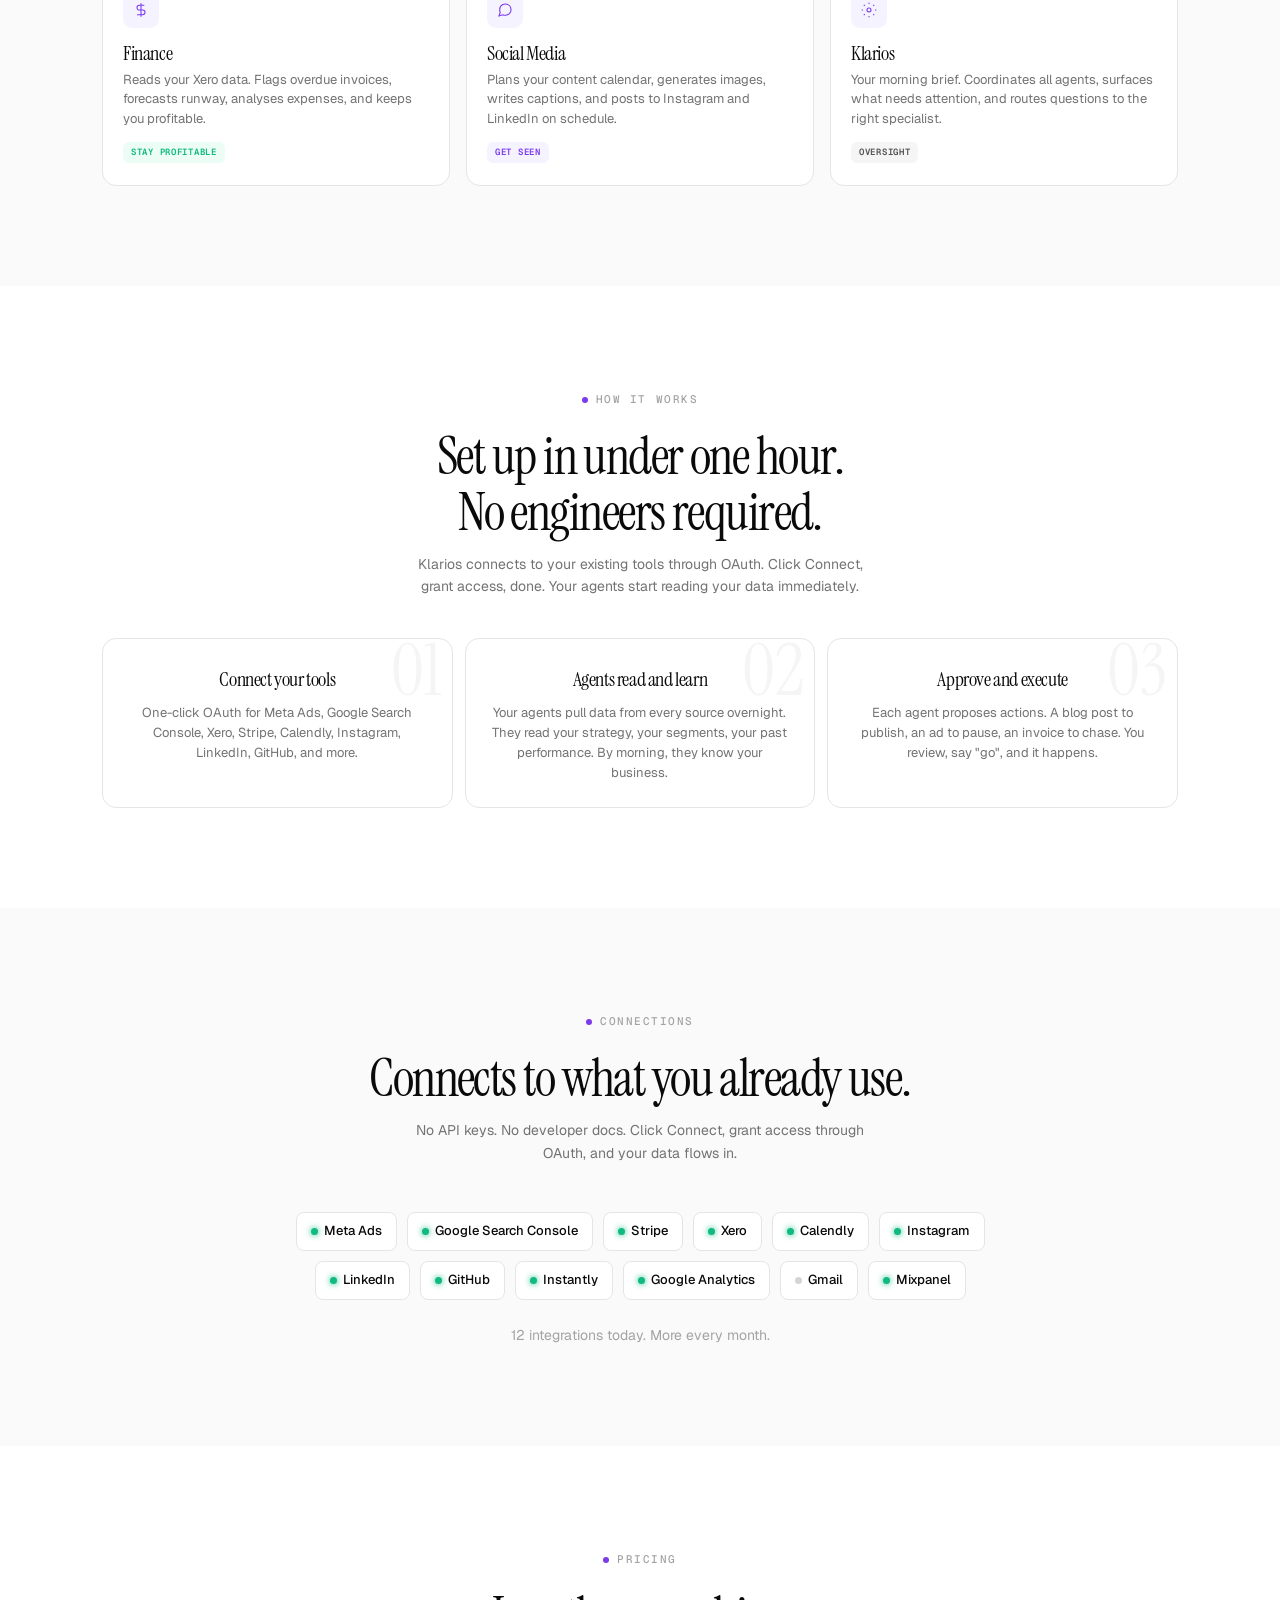
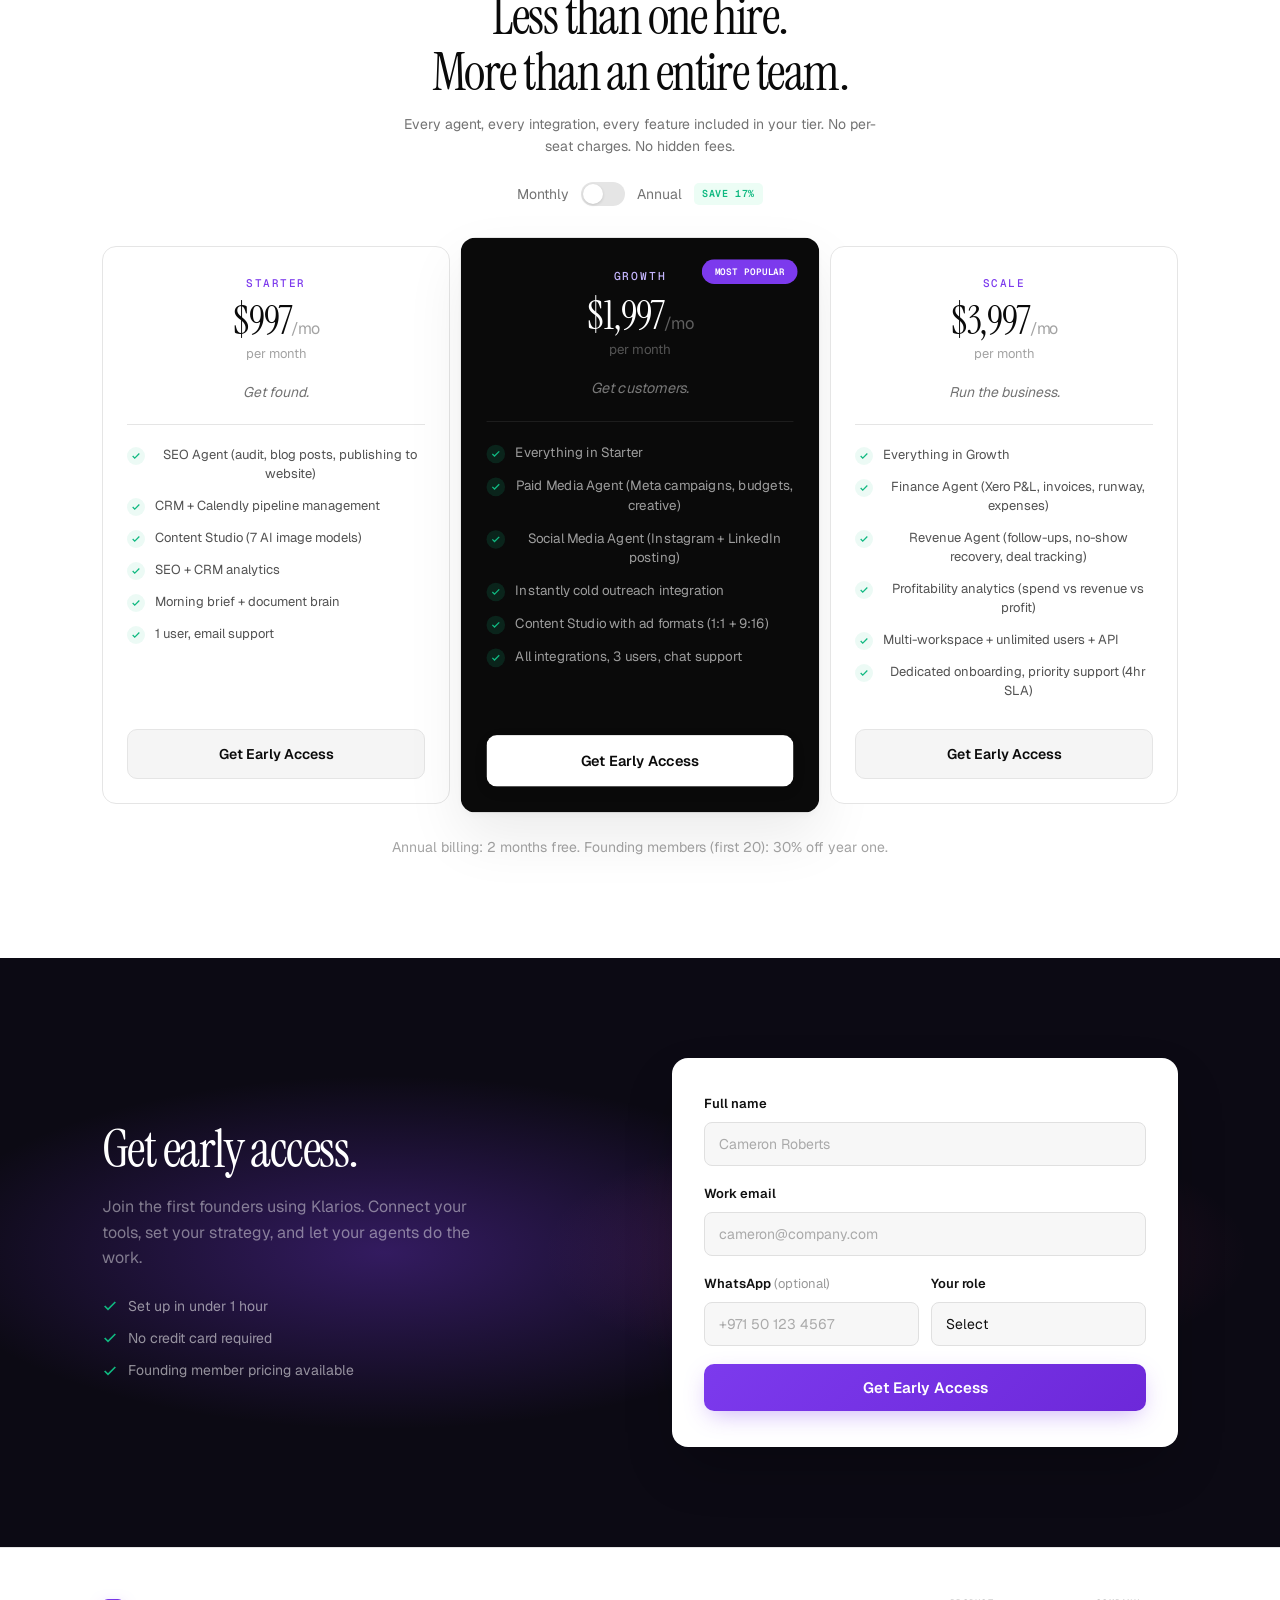
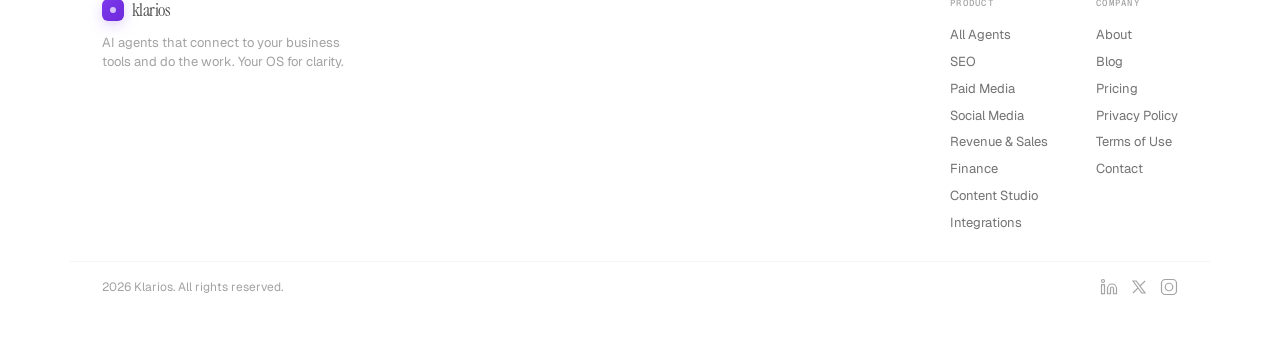
==== commit d15e597a: "Add Privacy Policy and Terms of Use pages Privacy policy covers: data collection (account, workspace" ====
--- a/index.html
+++ b/index.html
@@ -510,7 +510,7 @@
 <div class="footer-inner">
   <div><div class="footer-brand"><div class="nav-mark" style="width:22px;height:22px;border-radius:6px"></div><span class="footer-word">klarios</span></div><p class="footer-desc">AI agents that connect to your business tools and do the work. Your OS for clarity.</p></div>
   <div class="footer-col"><h4>Product</h4><a href="/product/agents">All Agents</a><a href="/product/seo">SEO</a><a href="/product/paid-media">Paid Media</a><a href="/product/social-media">Social Media</a><a href="/product/revenue-sales">Revenue & Sales</a><a href="/product/finance">Finance</a><a href="/product/content-studio">Content Studio</a><a href="/product/integrations">Integrations</a></div>
-  <div class="footer-col"><h4>Company</h4><a href="/resources/about">About</a><a href="/resources/blog">Blog</a><a href="/pricing">Pricing</a><a href="mailto:hello@klarios.io">Contact</a></div>
+  <div class="footer-col"><h4>Company</h4><a href="/resources/about">About</a><a href="/resources/blog">Blog</a><a href="/pricing">Pricing</a><a href="/privacy">Privacy Policy</a><a href="/terms">Terms of Use</a><a href="mailto:hello@klarios.io">Contact</a></div>
 </div>
 <div class="footer-bottom">
   <span>2026 Klarios. All rights reserved.</span>
--- a/styles.css
+++ b/styles.css
@@ -85,14 +85,9 @@
    LAYOUT
    ================================================================ */
 .container { max-width:1140px; margin:0 auto; padding:0 32px; }
-section { padding:160px 0; position:relative; }
-
-/* Dot grid texture on alternating sections */
-.dotgrid::before {
-  content:""; position:absolute; inset:0; pointer-events:none;
-  background-image:radial-gradient(circle, rgba(0,0,0,.04) 1px, transparent 1px);
-  background-size:24px 24px; z-index:0;
-}
+section { padding:100px 0; position:relative; }
+
+/* Dot grid texture — disabled for cleaner look */
 .dotgrid > * { position:relative; z-index:1; }
 
 /* ================================================================
@@ -114,33 +109,33 @@
 
 .section-title {
   font-family:var(--serif);
-  font-size:clamp(40px, 6vw, 64px);
-  line-height:1.05; letter-spacing:-0.03em;
+  font-size:clamp(36px, 5vw, 52px);
+  line-height:1.08; letter-spacing:-0.03em;
   color:var(--ink);
 }
 .section-sub {
-  font-size:16px; line-height:1.65;
-  color:var(--grey-500); max-width:520px;
-  margin-top:16px; font-weight:400;
+  font-size:14px; line-height:1.6;
+  color:var(--grey-500); max-width:480px;
+  margin-top:12px; font-weight:400;
 }
 .section-sub.center { margin-left:auto; margin-right:auto; }
 .text-center { text-align:center; }
 
 /* ================================================================
-   SCROLL REVEAL
+   SCROLL REVEAL — subtle, fast, SaaS-grade
    ================================================================ */
 [data-r] {
-  opacity:0; transform:translateY(32px);
-  transition:opacity .8s var(--ease), transform .8s var(--ease);
+  opacity:0; transform:translateY(12px);
+  transition:opacity .45s var(--ease), transform .45s var(--ease);
 }
 [data-r].vis { opacity:1; transform:none; }
-[data-r][data-d="1"] { transition-delay:.12s; }
-[data-r][data-d="2"] { transition-delay:.24s; }
-[data-r][data-d="3"] { transition-delay:.36s; }
-[data-r][data-d="4"] { transition-delay:.48s; }
-[data-r][data-d="5"] { transition-delay:.6s; }
-[data-r][data-d="6"] { transition-delay:.72s; }
-[data-r][data-d="7"] { transition-delay:.84s; }
+[data-r][data-d="1"] { transition-delay:.06s; }
+[data-r][data-d="2"] { transition-delay:.12s; }
+[data-r][data-d="3"] { transition-delay:.18s; }
+[data-r][data-d="4"] { transition-delay:.24s; }
+[data-r][data-d="5"] { transition-delay:.3s; }
+[data-r][data-d="6"] { transition-delay:.36s; }
+[data-r][data-d="7"] { transition-delay:.42s; }
 
 /* ================================================================
    NAVIGATION
@@ -197,7 +192,7 @@
   box-shadow:0 4px 16px -4px rgba(124,58,237,.5);
   transition:all .2s var(--ease);
 }
-.nav-cta:hover { transform:translateY(-1px); box-shadow:0 8px 24px -4px rgba(124,58,237,.55); }
+.nav-cta:hover { box-shadow:0 6px 20px -4px rgba(124,58,237,.45); }
 
 /* Dropdown trigger */
 .nav-dropdown { position:relative; }
@@ -259,17 +254,16 @@
 .hero {
   min-height:100vh; position:relative; overflow:hidden;
   display:flex; flex-direction:column; align-items:center; justify-content:center;
-  padding:160px 32px 120px; text-align:center;
+  padding:140px 32px 100px; text-align:center;
   background:#0c0a14;
 }
 .hero::before {
   content:""; position:absolute; inset:0;
   background:
-    radial-gradient(ellipse 80% 60% at 20% 40%, rgba(124,58,237,.45) 0%, transparent 60%),
-    radial-gradient(ellipse 60% 50% at 75% 25%, rgba(236,72,153,.25) 0%, transparent 55%),
-    radial-gradient(ellipse 50% 70% at 55% 75%, rgba(59,130,246,.18) 0%, transparent 50%),
-    radial-gradient(ellipse 40% 40% at 40% 20%, rgba(196,181,253,.2) 0%, transparent 50%);
-  animation:meshDrift 16s ease-in-out infinite alternate;
+    radial-gradient(ellipse 70% 50% at 25% 40%, rgba(124,58,237,.3) 0%, transparent 60%),
+    radial-gradient(ellipse 50% 40% at 70% 30%, rgba(196,181,253,.15) 0%, transparent 55%),
+    radial-gradient(ellipse 40% 50% at 50% 70%, rgba(59,130,246,.1) 0%, transparent 50%);
+  animation:meshDrift 20s ease-in-out infinite alternate;
 }
 .hero::after {
   content:""; position:absolute; inset:0; opacity:.2;
@@ -278,17 +272,17 @@
 }
 @keyframes meshDrift {
   0%   { filter:hue-rotate(0deg); transform:scale(1); }
-  100% { filter:hue-rotate(12deg); transform:scale(1.06); }
+  100% { filter:hue-rotate(8deg); transform:scale(1.03); }
 }
 .hero > * { position:relative; z-index:2; }
 
 .hero-pill {
-  display:inline-flex; align-items:center; gap:8px;
-  padding:7px 18px 7px 12px; border-radius:999px;
-  background:rgba(255,255,255,.06); border:1px solid rgba(255,255,255,.08);
-  font-family:var(--mono); font-size:11px; font-weight:500;
-  text-transform:uppercase; letter-spacing:.12em;
-  color:var(--violet-light); margin-bottom:32px;
+  display:inline-flex; align-items:center; gap:6px;
+  padding:5px 14px 5px 10px; border-radius:999px;
+  background:rgba(255,255,255,.04); border:1px solid rgba(255,255,255,.06);
+  font-family:var(--mono); font-size:10px; font-weight:500;
+  text-transform:uppercase; letter-spacing:.1em;
+  color:var(--violet-light); margin-bottom:28px;
   backdrop-filter:blur(12px);
 }
 .hero-pill .hp-dot {
@@ -301,18 +295,23 @@
 
 .hero h1 {
   font-family:var(--serif);
-  font-size:clamp(56px, 10vw, 108px);
+  font-size:clamp(48px, 8vw, 84px);
   line-height:.92; letter-spacing:-0.04em; color:#fff;
 }
-.hero h1 em { font-style:italic; color:var(--violet-light); }
+.hero h1 em {
+  font-style:italic;
+  background:linear-gradient(135deg, var(--violet-light) 0%, #e9d5ff 40%, #c4b5fd 100%);
+  -webkit-background-clip:text; background-clip:text;
+  -webkit-text-fill-color:transparent;
+}
 .hero-sub {
-  font-size:clamp(17px, 2.2vw, 20px); line-height:1.55;
-  color:rgba(255,255,255,.5); max-width:540px;
-  margin:24px auto 0; font-weight:300;
+  font-size:clamp(15px, 1.8vw, 17px); line-height:1.55;
+  color:rgba(255,255,255,.5); max-width:500px;
+  margin:20px auto 0; font-weight:300;
 }
 .hero-ctas {
-  display:flex; align-items:center; gap:14px;
-  justify-content:center; margin-top:40px;
+  display:flex; align-items:center; gap:12px;
+  justify-content:center; margin-top:32px;
 }
 .hero-meta {
   margin-top:20px; font-family:var(--mono); font-size:11px;
@@ -322,12 +321,12 @@
 
 /* Hero glass panel */
 .hero-glass {
-  margin-top:72px; width:100%; max-width:760px;
+  margin-top:56px; width:100%; max-width:720px;
   background:rgba(255,255,255,.04); border:1px solid rgba(255,255,255,.07);
-  border-radius:20px; backdrop-filter:blur(24px);
+  border-radius:16px; backdrop-filter:blur(24px);
   -webkit-backdrop-filter:blur(24px);
-  padding:24px 28px;
-  box-shadow:0 32px 80px -24px rgba(0,0,0,.4);
+  padding:18px 22px;
+  box-shadow:0 24px 64px -20px rgba(0,0,0,.4);
 }
 .hg-head {
   display:flex; align-items:center; justify-content:space-between;
@@ -347,14 +346,14 @@
 }
 .hg-rows { display:flex; flex-direction:column; gap:4px; }
 .hg-row {
-  display:flex; align-items:center; gap:12px;
-  padding:10px 14px; border-radius:10px;
+  display:flex; align-items:center; gap:10px;
+  padding:8px 12px; border-radius:8px;
   background:rgba(255,255,255,.03); transition:background .2s;
 }
 .hg-row:hover { background:rgba(255,255,255,.06); }
 .hg-dot { width:8px; height:8px; border-radius:50%; flex:none; }
-.hg-agent { font-size:13px; color:rgba(255,255,255,.75); font-weight:500; flex:1; }
-.hg-msg { font-size:12px; color:rgba(255,255,255,.35); flex:2; min-width:0; overflow:hidden; text-overflow:ellipsis; white-space:nowrap; }
+.hg-agent { font-size:12px; color:rgba(255,255,255,.75); font-weight:500; flex:1; }
+.hg-msg { font-size:11px; color:rgba(255,255,255,.35); flex:2; min-width:0; overflow:hidden; text-overflow:ellipsis; white-space:nowrap; }
 .hg-pill {
   font-family:var(--mono); font-size:8.5px; font-weight:600;
   text-transform:uppercase; letter-spacing:.08em;
@@ -369,29 +368,29 @@
    ================================================================ */
 .btn-primary {
   display:inline-flex; align-items:center; gap:8px;
-  padding:15px 30px; border-radius:14px;
+  padding:12px 24px; border-radius:10px;
   background:var(--gradient); color:#fff;
-  font-size:15px; font-weight:500;
+  font-size:14px; font-weight:500;
   box-shadow:0 8px 28px -8px rgba(124,58,237,.55);
   transition:all .3s var(--ease);
 }
-.btn-primary:hover { transform:translateY(-2px); box-shadow:0 12px 36px -8px rgba(124,58,237,.65); }
+.btn-primary:hover { box-shadow:0 8px 24px -6px rgba(124,58,237,.5); }
 
 .btn-white {
   display:inline-flex; align-items:center; gap:8px;
-  padding:15px 30px; border-radius:14px;
+  padding:12px 24px; border-radius:10px;
   background:#fff; color:var(--ink);
-  font-size:15px; font-weight:600;
+  font-size:14px; font-weight:600;
   box-shadow:0 8px 32px -8px rgba(255,255,255,.25);
   transition:all .3s var(--ease);
 }
-.btn-white:hover { transform:translateY(-2px); box-shadow:0 12px 40px -8px rgba(255,255,255,.35); }
+.btn-white:hover { box-shadow:0 8px 24px -6px rgba(255,255,255,.25); }
 
 .btn-ghost {
   display:inline-flex; align-items:center; gap:8px;
-  padding:15px 26px; border-radius:14px;
+  padding:12px 22px; border-radius:10px;
   background:rgba(255,255,255,.06); border:1px solid rgba(255,255,255,.12);
-  color:rgba(255,255,255,.8); font-size:15px; font-weight:400;
+  color:rgba(255,255,255,.8); font-size:14px; font-weight:400;
   backdrop-filter:blur(8px); transition:all .3s var(--ease);
 }
 .btn-ghost:hover { background:rgba(255,255,255,.12); color:#fff; }
@@ -419,27 +418,24 @@
 @media (max-width:900px) { .agent-grid { grid-template-columns:1fr; } }
 
 .card {
-  background:#fff; border-radius:18px; padding:28px 24px;
-  box-shadow:var(--shadow-sm);
-  transition:all .5s var(--ease);
-}
-.card:hover {
-  transform:translateY(-6px);
-  box-shadow:var(--shadow-lg);
-}
+  background:#fff; border-radius:14px; padding:22px 20px;
+  border:1px solid var(--grey-200);
+  transition:all .4s var(--ease);
+}
+.card:hover { border-color:var(--grey-300); box-shadow:var(--shadow-sm); }
 .card-icon {
-  width:44px; height:44px; border-radius:12px;
+  width:36px; height:36px; border-radius:9px;
   background:var(--violet-50); color:var(--violet);
   display:flex; align-items:center; justify-content:center;
-  margin-bottom:20px; transition:background .3s var(--ease);
+  margin-bottom:14px; transition:background .3s var(--ease);
 }
 .card:hover .card-icon { background:var(--violet-100); }
-.card-icon svg { width:20px; height:20px; }
+.card-icon svg { width:16px; height:16px; }
 .card h3 {
-  font-family:var(--serif); font-size:24px;
+  font-family:var(--serif); font-size:20px;
   letter-spacing:-0.02em; line-height:1.1; color:var(--ink);
 }
-.card p { font-size:14px; color:var(--grey-500); margin-top:8px; line-height:1.55; }
+.card p { font-size:13px; color:var(--grey-500); margin-top:6px; line-height:1.5; }
 
 /* Card tag badges */
 .card-tag {
@@ -456,20 +452,20 @@
 /* Feature bullets (violet left-border accent) */
 .feature-bullets { display:flex; flex-direction:column; gap:8px; margin-top:18px; }
 .feature-bullet {
-  border-left:3px solid var(--violet);
-  padding-left:12px; font-size:13px; color:var(--grey-600);
+  border-left:2px solid var(--violet);
+  padding-left:10px; font-size:12px; color:var(--grey-600); line-height:1.5;
 }
 
 /* ================================================================
    THREE VALUE PILLARS
    ================================================================ */
-.pillars { display:grid; grid-template-columns:repeat(3,1fr); gap:16px; margin-top:56px; }
+.pillars { display:grid; grid-template-columns:repeat(3,1fr); gap:12px; margin-top:40px; }
 .pillar {
-  background:#fff; border-radius:18px; padding:32px 24px;
-  box-shadow:var(--shadow-sm);
-  transition:all .5s var(--ease);
-}
-.pillar:hover { transform:translateY(-4px); box-shadow:var(--shadow-lg); }
+  background:#fff; border-radius:14px; padding:24px 20px;
+  border:1px solid var(--grey-200);
+  transition:all .4s var(--ease);
+}
+.pillar:hover { border-color:var(--grey-300); box-shadow:var(--shadow-sm); }
 .pillar-icon {
   width:48px; height:48px; border-radius:12px;
   display:flex; align-items:center; justify-content:center;
@@ -480,10 +476,10 @@
 .pillar-icon.leads { background:var(--blue-bg); color:var(--blue); }
 .pillar-icon.profit { background:var(--green-bg); color:var(--green); }
 .pillar h3 {
-  font-family:var(--serif); font-size:26px;
+  font-family:var(--serif); font-size:22px;
   letter-spacing:-0.02em; color:var(--ink);
 }
-.pillar p { font-size:14px; color:var(--grey-500); margin-top:8px; line-height:1.6; }
+.pillar p { font-size:13px; color:var(--grey-500); margin-top:6px; line-height:1.55; }
 
 /* Pillar number variant (used on homepage) */
 .pillar-num {
@@ -493,51 +489,51 @@
 }
 
 /* Compact agent grid (3-col on homepage) */
-.agent-grid.compact { grid-template-columns:repeat(3,1fr); margin-top:48px; }
+.agent-grid.compact { grid-template-columns:repeat(3,1fr); margin-top:36px; }
 
 /* ================================================================
    STEPS (how it works)
    ================================================================ */
-.steps { display:grid; grid-template-columns:repeat(3,1fr); gap:16px; margin-top:64px; }
+.steps { display:grid; grid-template-columns:repeat(3,1fr); gap:12px; margin-top:40px; }
 .step-card {
-  background:#fff; border-radius:18px; padding:32px 28px;
-  box-shadow:var(--shadow-sm);
+  background:#fff; border-radius:14px; padding:24px 22px;
+  border:1px solid var(--grey-200);
   position:relative; overflow:hidden;
-  transition:all .5s var(--ease);
+  transition:all .4s var(--ease);
   counter-increment:step;
 }
-.step-card:hover { transform:translateY(-6px); box-shadow:var(--shadow-lg); }
+.step-card:hover { border-color:var(--grey-300); box-shadow:var(--shadow-sm); }
 .step-card::before {
   content:counter(step, decimal-leading-zero);
-  font-family:var(--serif); font-size:100px; line-height:1;
-  color:var(--grey-100); position:absolute; top:-8px; right:12px;
+  font-family:var(--serif); font-size:72px; line-height:1;
+  color:var(--grey-100); position:absolute; top:-4px; right:10px;
   pointer-events:none; transition:color .3s var(--ease);
 }
 .step-card:hover::before { color:var(--violet-50); }
 .step-card h3 {
-  font-family:var(--serif); font-size:24px;
-  letter-spacing:-0.02em; margin-bottom:10px;
+  font-family:var(--serif); font-size:20px;
+  letter-spacing:-0.02em; margin-bottom:8px;
   position:relative; color:var(--ink);
 }
-.step-card p { font-size:14px; color:var(--grey-500); line-height:1.6; position:relative; }
+.step-card p { font-size:13px; color:var(--grey-500); line-height:1.55; position:relative; }
 
 /* ================================================================
    FEATURE SECTION (two-column: text + visual)
    ================================================================ */
 .feature-split {
   display:grid; grid-template-columns:1fr 1fr;
-  gap:48px; align-items:center;
+  gap:40px; align-items:center;
 }
 .feature-split.reverse { direction:rtl; }
 .feature-split.reverse > * { direction:ltr; }
 .feature-text .eyebrow { margin-bottom:12px; }
 .feature-text h2 {
   font-family:var(--serif);
-  font-size:clamp(32px, 4vw, 44px);
+  font-size:clamp(28px, 3.5vw, 36px);
   line-height:1.1; letter-spacing:-0.025em; color:var(--ink);
 }
-.feature-text p { font-size:15px; color:var(--grey-500); margin-top:12px; line-height:1.6; }
-.feature-text .feature-bullets { margin-top:20px; }
+.feature-text p { font-size:14px; color:var(--grey-500); margin-top:10px; line-height:1.55; }
+.feature-text .feature-bullets { margin-top:16px; }
 .feature-visual {
   background:var(--grey-50); border-radius:16px;
   padding:20px; min-height:300px;
@@ -638,13 +634,13 @@
   margin-left:auto; margin-right:auto;
 }
 .int-chip {
-  display:inline-flex; align-items:center; gap:8px;
-  padding:11px 20px; border-radius:12px;
-  background:#fff; font-size:14px; color:var(--ink); font-weight:500;
-  box-shadow:var(--shadow-sm);
-  transition:all .35s var(--ease);
-}
-.int-chip:hover { transform:translateY(-3px); box-shadow:var(--shadow-md); }
+  display:inline-flex; align-items:center; gap:6px;
+  padding:8px 14px; border-radius:8px;
+  background:#fff; font-size:13px; color:var(--ink); font-weight:500;
+  border:1px solid var(--grey-200);
+  transition:all .3s var(--ease);
+}
+.int-chip:hover { border-color:var(--grey-300); }
 .int-chip .ic-dot { width:7px; height:7px; border-radius:50%; }
 .int-chip .ic-dot.on { background:var(--green); box-shadow:0 0 6px var(--green); }
 .int-chip .ic-dot.off { background:var(--grey-300); }
@@ -653,20 +649,19 @@
    PRICING
    ================================================================ */
 .pricing-grid {
-  display:grid; grid-template-columns:repeat(3,1fr); gap:20px;
-  margin-top:56px;
+  display:grid; grid-template-columns:repeat(3,1fr); gap:16px;
+  margin-top:40px;
 }
 .price-card {
-  background:#fff; border-radius:16px;
-  padding:36px 28px 32px; position:relative;
+  background:#fff; border-radius:14px;
+  padding:28px 24px 24px; position:relative;
   border:1px solid var(--grey-200);
   transition:all .4s var(--ease);
   display:flex; flex-direction:column;
 }
 .price-card:hover {
   border-color:var(--grey-300);
-  box-shadow:var(--shadow-md);
-  transform:translateY(-4px);
+  box-shadow:var(--shadow-sm);
 }
 
 /* Featured = dark card */
@@ -676,8 +671,7 @@
   transform:scale(1.03);
 }
 .price-card.featured:hover {
-  box-shadow:var(--shadow-xl);
-  transform:scale(1.03) translateY(-4px);
+  box-shadow:var(--shadow-lg);
 }
 
 .price-badge {
@@ -694,9 +688,9 @@
 }
 .price-card.featured .price-tier { color:var(--violet-light); }
 .price-amount {
-  font-family:var(--serif); font-size:48px;
+  font-family:var(--serif); font-size:40px;
   letter-spacing:-0.03em; line-height:1; color:var(--ink);
-  margin-top:10px;
+  margin-top:8px;
 }
 .price-card.featured .price-amount { color:#fff; }
 .price-amount span { font-size:16px; color:var(--grey-400); font-family:var(--sans); font-weight:400; }
@@ -735,15 +729,13 @@
 }
 .price-cta:hover {
   background:var(--grey-200);
-  transform:translateY(-1px);
 }
 .price-card.featured .price-cta {
   background:#fff; color:var(--ink); border-color:transparent;
   box-shadow:0 4px 16px -4px rgba(0,0,0,.2);
 }
 .price-card.featured .price-cta:hover {
-  transform:translateY(-2px);
-  box-shadow:0 8px 24px -4px rgba(0,0,0,.25);
+  box-shadow:0 6px 16px -4px rgba(0,0,0,.2);
 }
 .price-card.featured .pf-check { background:rgba(16,185,129,.15); }
 
@@ -807,7 +799,7 @@
    ================================================================ */
 .cta-section {
   background:#0c0a14; text-align:center;
-  padding:140px 0; position:relative; overflow:hidden;
+  padding:100px 0; position:relative; overflow:hidden;
 }
 .cta-section::before {
   content:""; position:absolute; inset:0;
@@ -1012,6 +1004,36 @@
 .conn-badge .ic-dot { width:6px; height:6px; border-radius:50%; background:var(--green); }
 
 /* ================================================================
+   LEGAL PAGES (Privacy, Terms)
+   ================================================================ */
+.legal-content { max-width:680px; }
+.legal-content h2 {
+  font-family:var(--serif); font-size:22px;
+  letter-spacing:-0.02em; color:var(--ink);
+  margin-top:36px; margin-bottom:10px;
+}
+.legal-content h2:first-child { margin-top:0; }
+.legal-content h3 {
+  font-size:14px; font-weight:600; color:var(--ink);
+  margin-top:20px; margin-bottom:6px;
+}
+.legal-content p {
+  font-size:14px; line-height:1.65; color:var(--grey-600);
+  margin-bottom:10px;
+}
+.legal-content ul {
+  margin:0 0 12px 0; padding-left:20px;
+  list-style:disc;
+}
+.legal-content li {
+  font-size:14px; line-height:1.6; color:var(--grey-600);
+  margin-bottom:4px;
+}
+.legal-content a { color:var(--violet); text-decoration:underline; }
+.legal-content a:hover { color:var(--violet-deep); }
+.legal-content strong { color:var(--ink); font-weight:500; }
+
+/* ================================================================
    ABOUT PAGE
    ================================================================ */
 .about-story { font-size:17px; line-height:1.7; color:var(--body); max-width:640px; }
@@ -1079,22 +1101,21 @@
    ================================================================ */
 .app-mockup {
   background:#fff; border:1px solid var(--grey-200);
-  border-radius:16px; padding:20px;
-  box-shadow:0 24px 64px -16px rgba(0,0,0,.08), 0 0 0 1px rgba(255,255,255,.5) inset;
-  transition:all .5s var(--ease);
+  border-radius:14px; padding:16px;
+  box-shadow:var(--shadow-sm);
+  transition:all .4s var(--ease);
 }
 .app-mockup:hover {
-  box-shadow:0 32px 80px -16px rgba(0,0,0,.12), 0 0 0 1px rgba(255,255,255,.5) inset;
-  transform:translateY(-4px);
+  box-shadow:var(--shadow-md); border-color:var(--grey-300);
 }
 
 /* Header */
 .am-head {
   display:flex; align-items:center; justify-content:space-between;
-  margin-bottom:14px; padding-bottom:12px;
+  margin-bottom:10px; padding-bottom:8px;
   border-bottom:1px solid var(--grey-200);
 }
-.am-title { font-size:13px; font-weight:600; color:var(--ink); }
+.am-title { font-size:12px; font-weight:600; color:var(--ink); }
 .am-badge {
   font-family:var(--mono); font-size:9px; font-weight:600;
   text-transform:uppercase; letter-spacing:.06em;
@@ -1115,7 +1136,7 @@
 /* ---- Chart wrap ---- */
 .am-chart-wrap {
   background:var(--grey-50); border:1px solid var(--grey-200);
-  border-radius:10px; padding:14px; margin-bottom:12px;
+  border-radius:8px; padding:10px 12px; margin-bottom:8px;
 }
 .am-chart-header {
   display:flex; align-items:center; justify-content:space-between;
@@ -1124,7 +1145,7 @@
 .am-chart-label { font-size:11px; font-weight:600; color:var(--ink); }
 .am-chart-val { font-family:var(--mono); font-size:10px; color:var(--grey-500); }
 .am-chart-val .am-up { font-size:10px; }
-.am-chart-svg { height:70px; position:relative; }
+.am-chart-svg { height:56px; position:relative; }
 .am-chart-svg svg { width:100%; height:100%; display:block; }
 .am-chart-footer {
   display:flex; align-items:center; justify-content:space-between;
@@ -1137,15 +1158,15 @@
   stroke-linecap:round;
 }
 .app-mockup.animated .chart-line-anim {
-  animation:drawLine 2s var(--ease) forwards;
+  animation:drawLine 1.2s var(--ease) forwards;
 }
 .chart-fill-anim { opacity:0; }
 .app-mockup.animated .chart-fill-anim {
-  animation:fadeInChart .8s .6s var(--ease) forwards;
+  animation:fadeInChart .6s .4s var(--ease) forwards;
 }
 .chart-dot-anim { opacity:0; }
 .app-mockup.animated .chart-dot-anim {
-  animation:fadeInChart .4s 1s var(--ease) forwards;
+  animation:fadeInChart .3s .7s var(--ease) forwards;
 }
 @keyframes drawLine { to { stroke-dashoffset:0; } }
 @keyframes fadeInChart { to { opacity:1; } }
@@ -1154,8 +1175,8 @@
 .am-table { display:flex; flex-direction:column; gap:4px; }
 .am-row {
   display:flex; align-items:center; justify-content:space-between;
-  padding:10px 12px; background:var(--grey-50);
-  border:1px solid var(--grey-200); border-radius:8px;
+  padding:7px 10px; background:var(--grey-50);
+  border:1px solid var(--grey-200); border-radius:6px;
   transition:border-color .15s;
 }
 .am-row:hover { border-color:var(--grey-300); }
@@ -1164,7 +1185,7 @@
 .am-kw { font-size:12px; font-weight:500; color:var(--ink); }
 .am-imp { font-family:var(--mono); font-size:9px; color:var(--grey-400); margin-top:1px; }
 .am-pos {
-  font-family:var(--serif); font-size:18px;
+  font-family:var(--serif); font-size:16px;
   color:var(--ink); letter-spacing:-0.02em;
 }
 .am-change {
@@ -1174,11 +1195,11 @@
 /* ---- Metrics row ---- */
 .am-metrics {
   display:grid; grid-template-columns:repeat(3,1fr);
-  gap:8px; margin-bottom:12px;
+  gap:6px; margin-bottom:8px;
 }
 .am-metric {
   background:var(--grey-50); border:1px solid var(--grey-200);
-  border-radius:10px; padding:12px;
+  border-radius:8px; padding:10px;
 }
 .am-metric-label {
   font-family:var(--mono); font-size:9px; font-weight:500;
@@ -1186,7 +1207,7 @@
   color:var(--grey-400); margin-bottom:4px;
 }
 .am-metric-val {
-  font-family:var(--serif); font-size:22px;
+  font-family:var(--serif); font-size:18px;
   line-height:1; color:var(--ink); letter-spacing:-0.02em;
   margin-bottom:2px;
 }
@@ -1198,8 +1219,8 @@
 .am-campaigns { display:flex; flex-direction:column; gap:4px; }
 .am-camp-row {
   display:flex; align-items:center; gap:8px;
-  padding:10px 12px; background:var(--grey-50);
-  border:1px solid var(--grey-200); border-radius:8px;
+  padding:7px 10px; background:var(--grey-50);
+  border:1px solid var(--grey-200); border-radius:6px;
   transition:border-color .15s;
 }
 .am-camp-row:hover { border-color:var(--grey-300); }
@@ -1317,7 +1338,7 @@
 }
 .am-pipe-card {
   background:var(--grey-50); border:1px solid var(--grey-200);
-  border-radius:8px; padding:8px 10px; margin-bottom:4px;
+  border-radius:6px; padding:6px 8px; margin-bottom:3px;
   transition:border-color .15s;
 }
 .am-pipe-card:hover { border-color:var(--grey-300); }
@@ -1344,7 +1365,7 @@
   .price-card.featured:hover { transform:translateY(-4px); }
 }
 @media (max-width:900px) {
-  section { padding:120px 0; }
+  section { padding:80px 0; }
   .pillars { grid-template-columns:1fr; }
   .steps { grid-template-columns:1fr; }
   .feature-split { grid-template-columns:1fr; gap:32px; }
@@ -1365,9 +1386,9 @@
   .am-metrics { grid-template-columns:1fr; }
 }
 @media (max-width:640px) {
-  .container { padding:0 20px; }
-  section { padding:100px 0; }
-  .hero { padding:140px 20px 100px; }
+  .container { padding:0 16px; }
+  section { padding:64px 0; }
+  .hero { padding:120px 16px 80px; }
   .hero-ctas { flex-direction:column; width:100%; }
   .hero-ctas > * { width:100%; text-align:center; justify-content:center; }
   .blog-grid { grid-template-columns:1fr; }
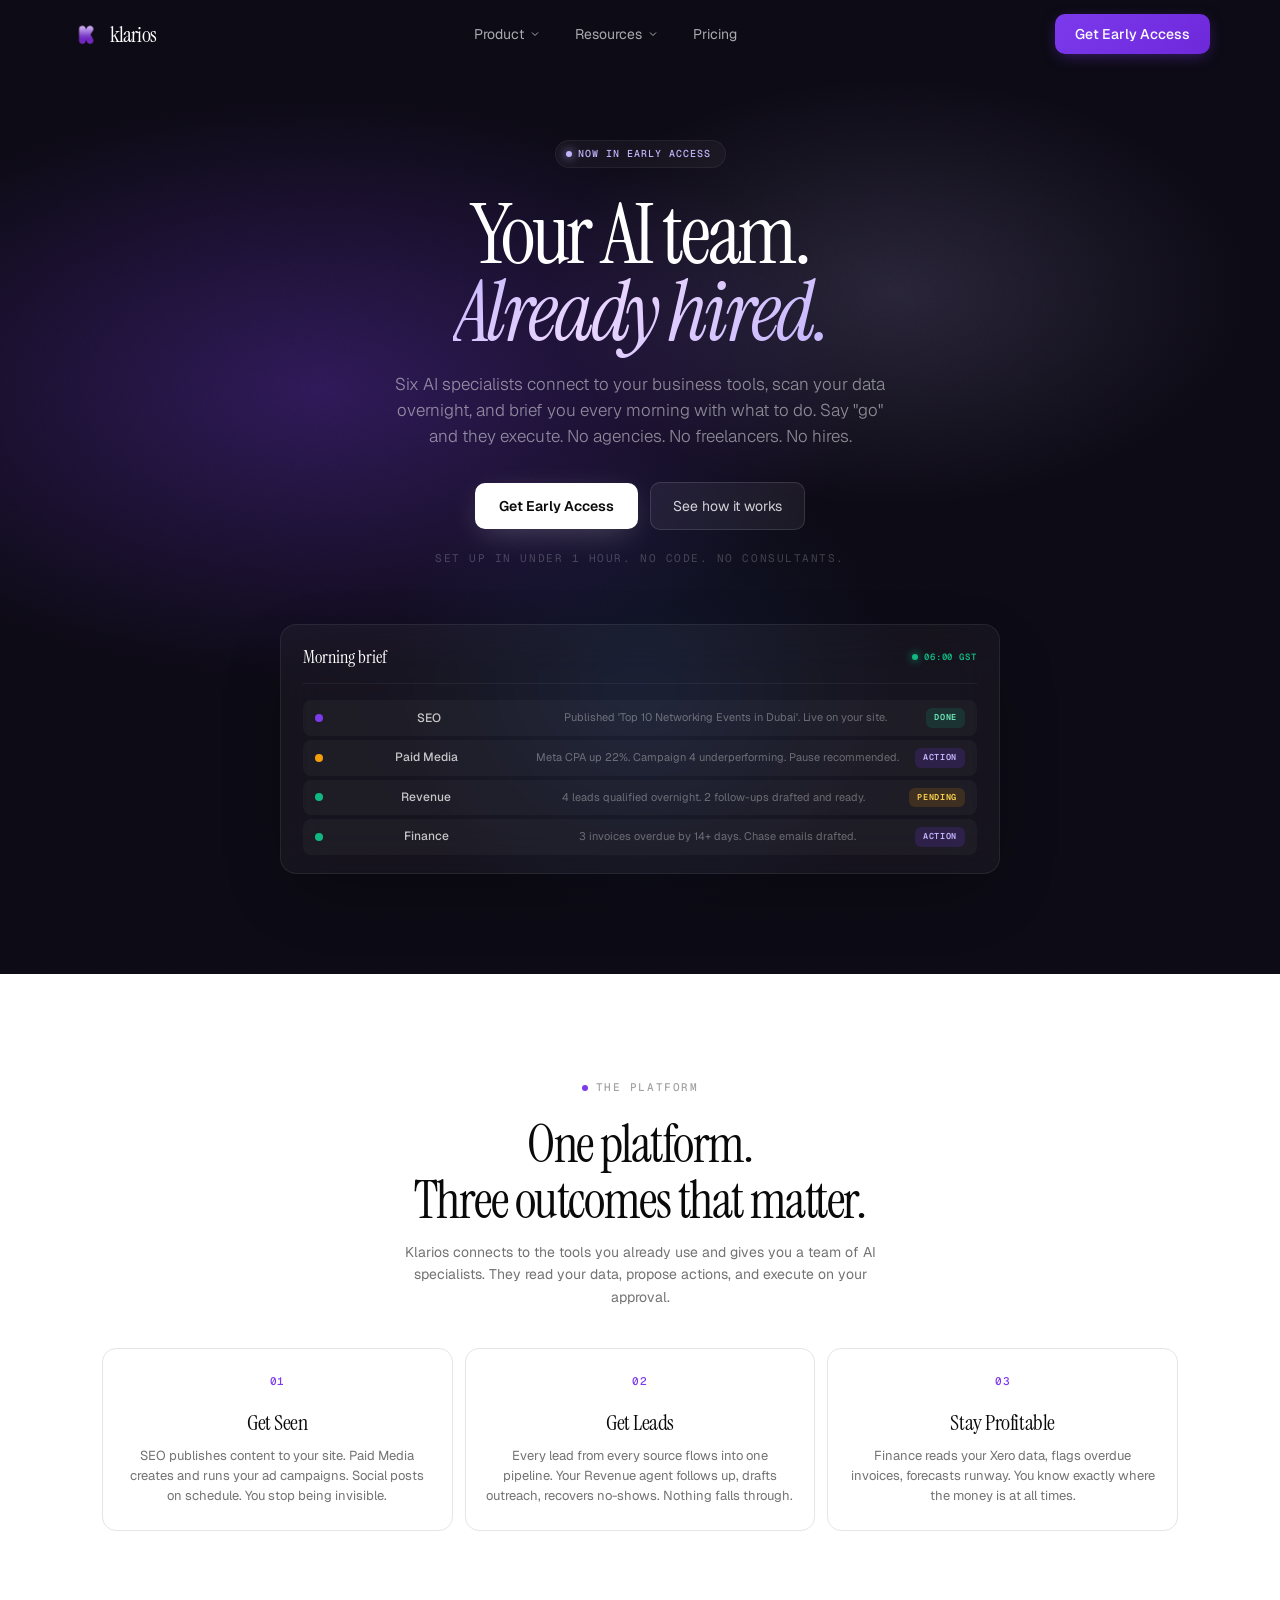
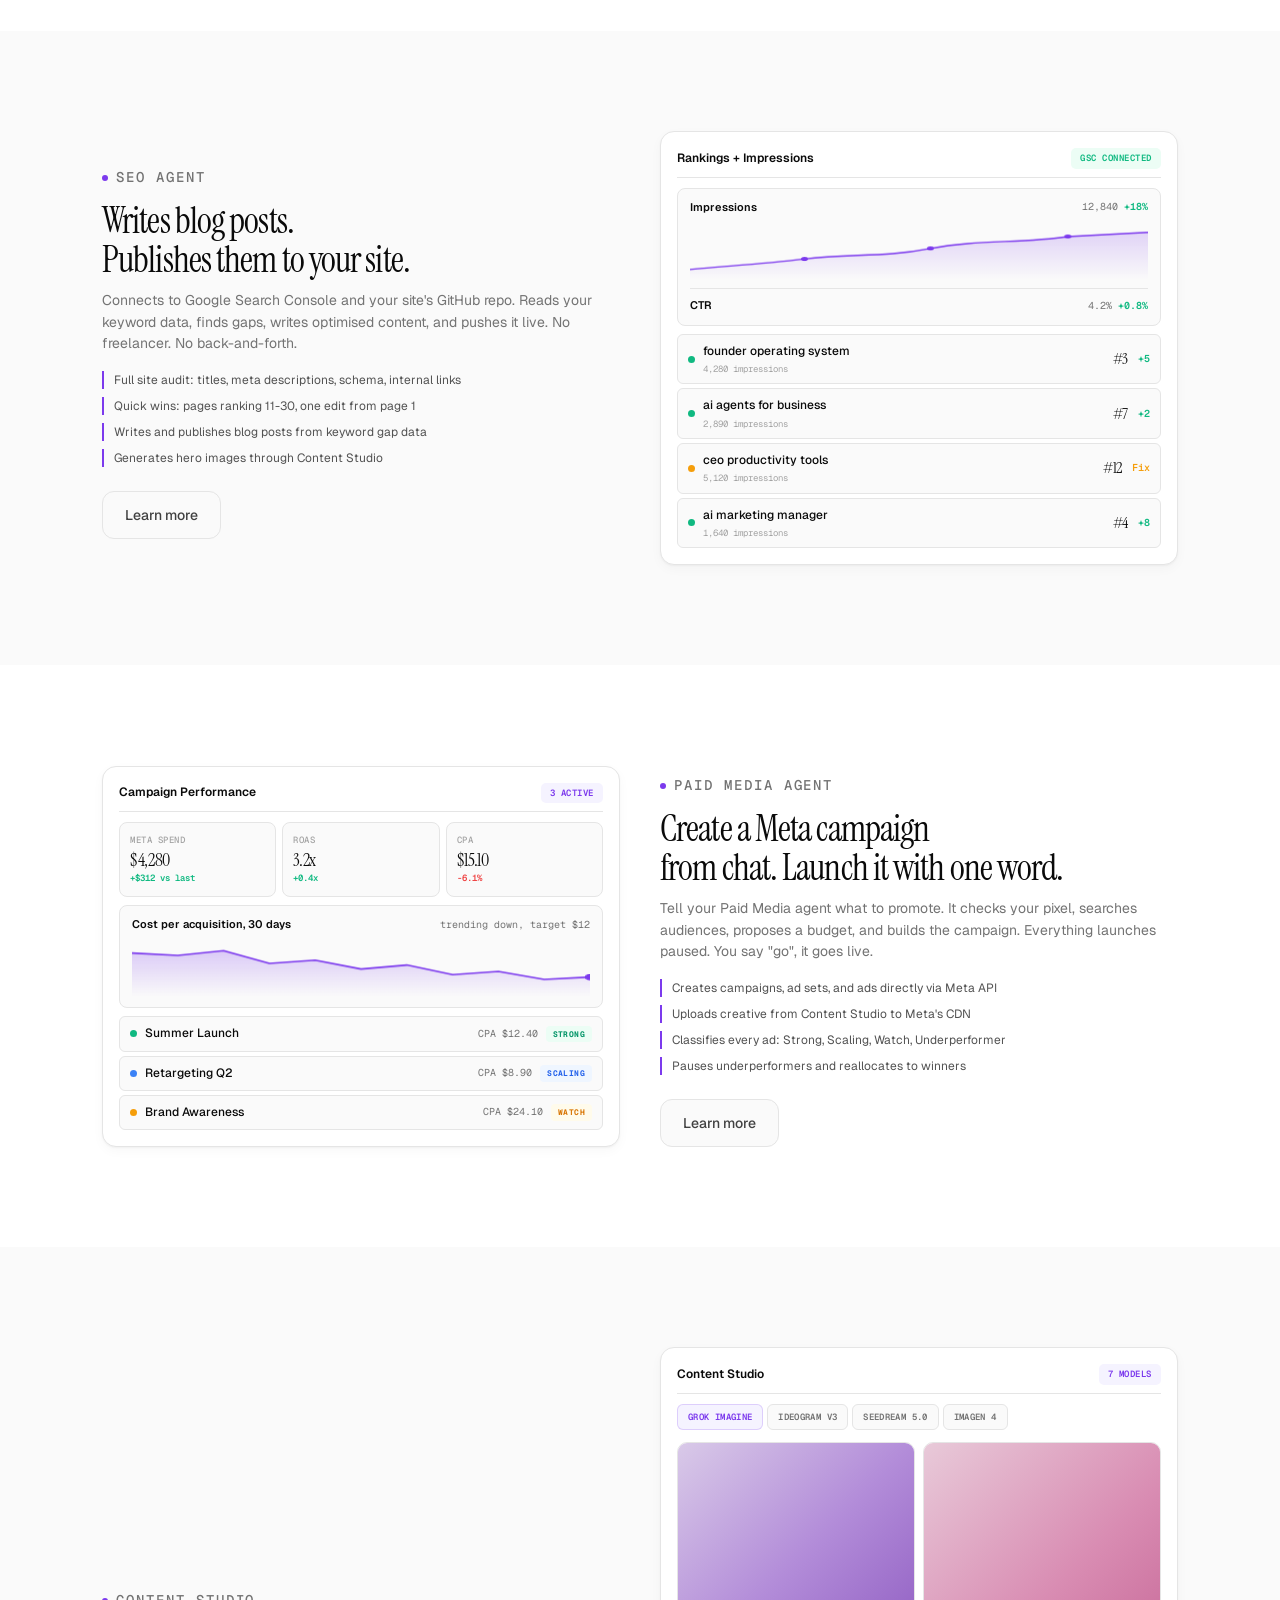
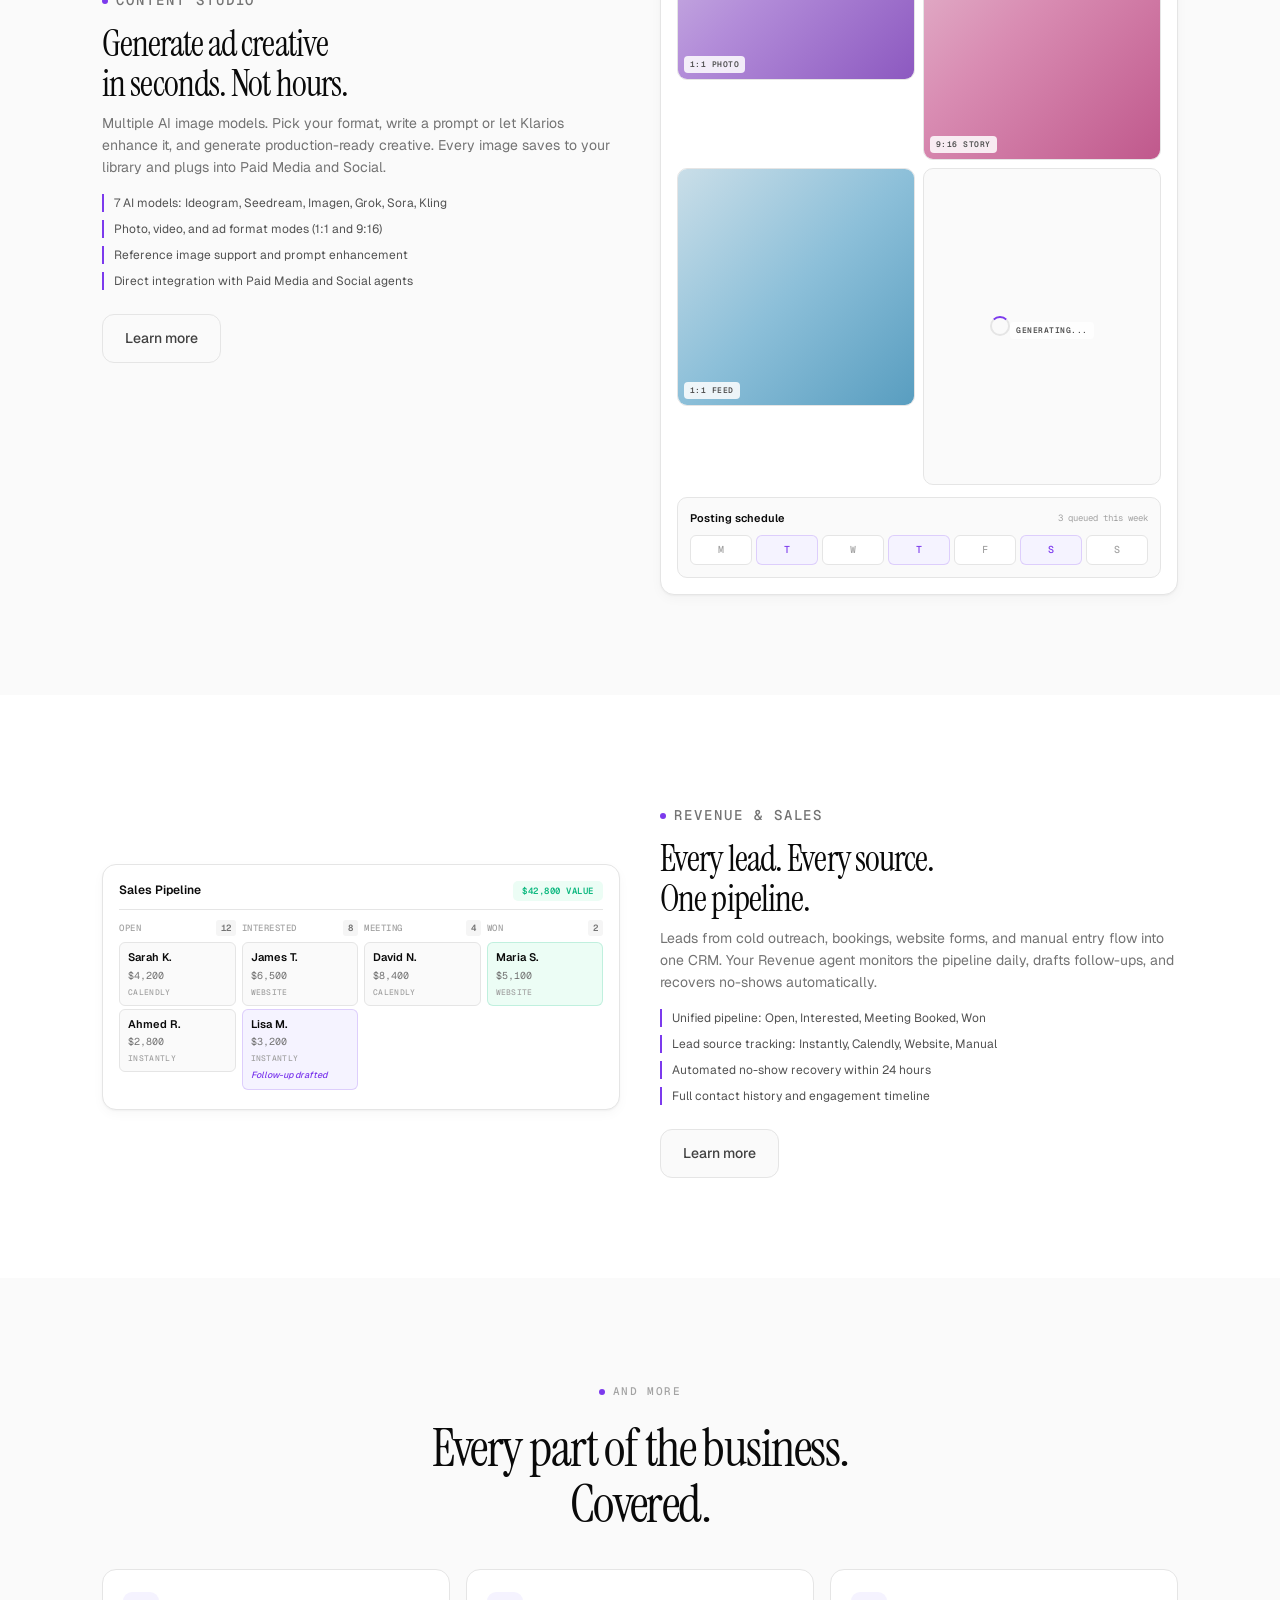
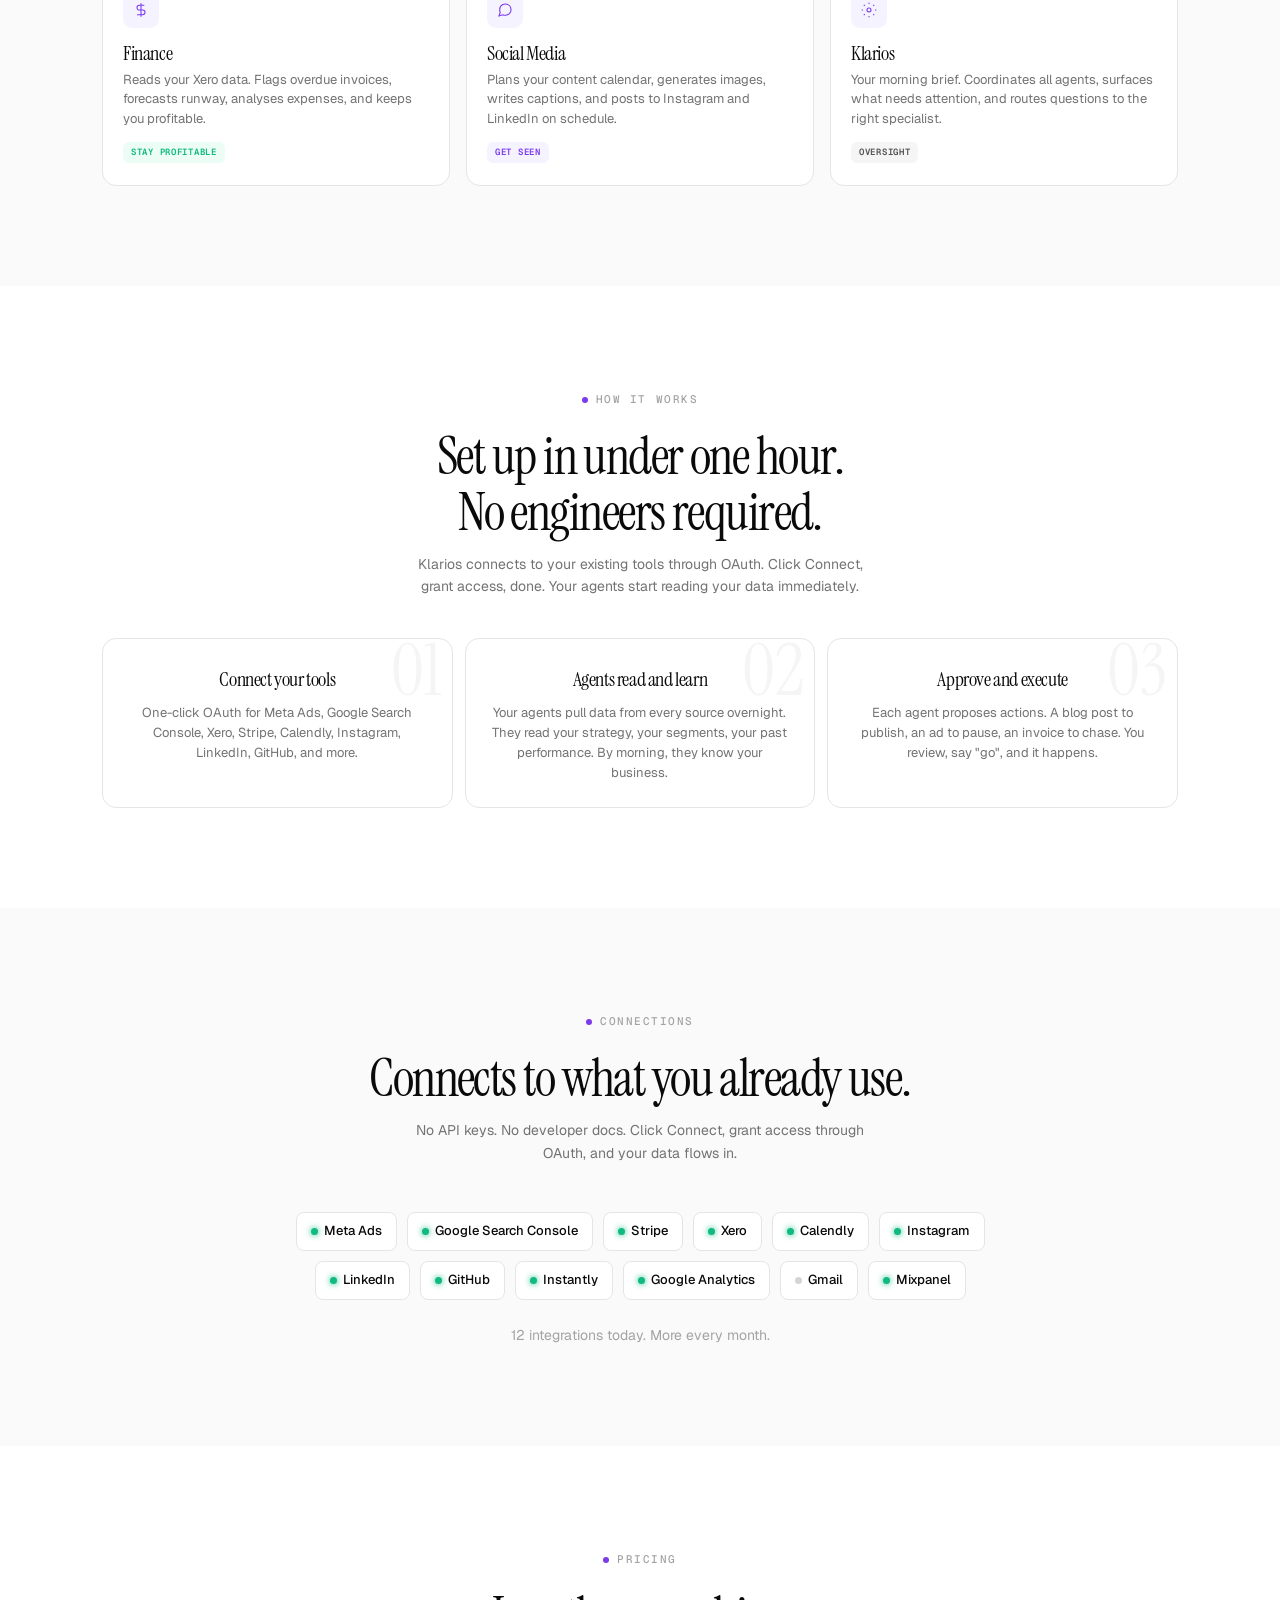
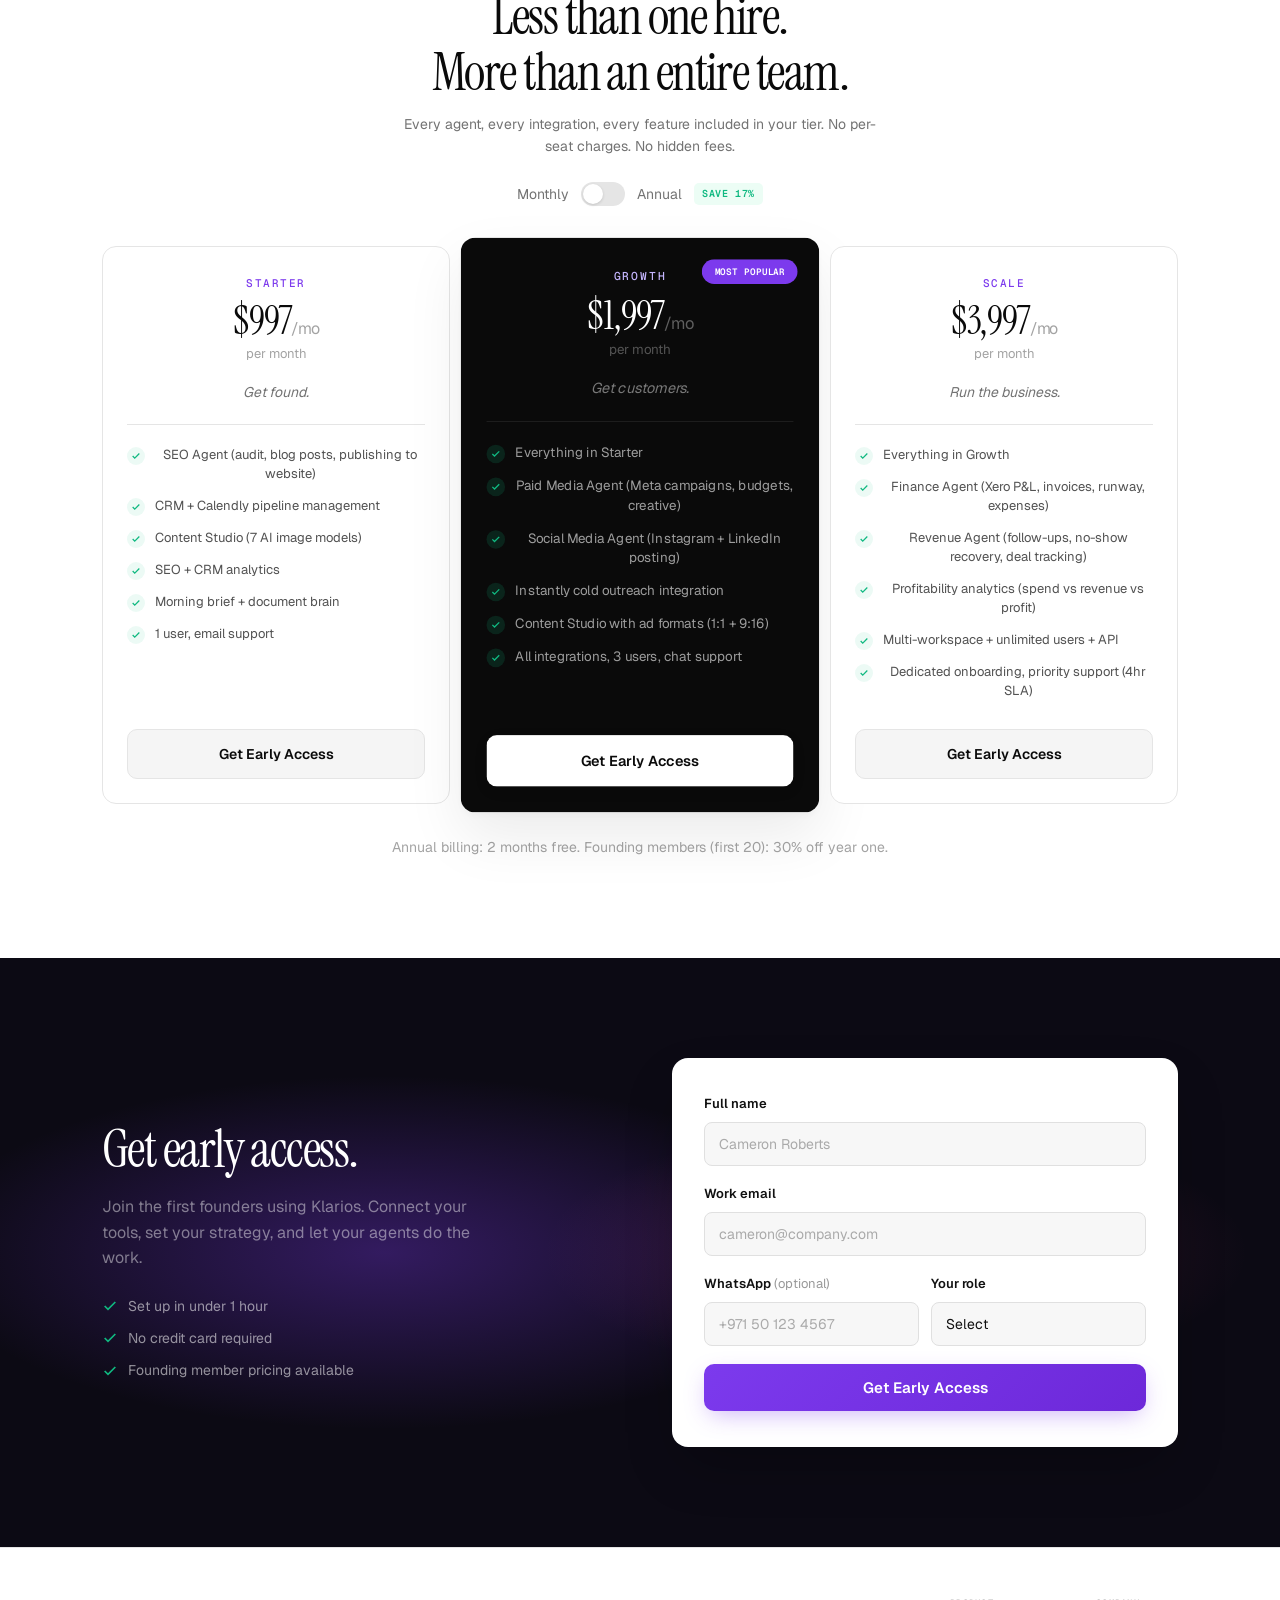
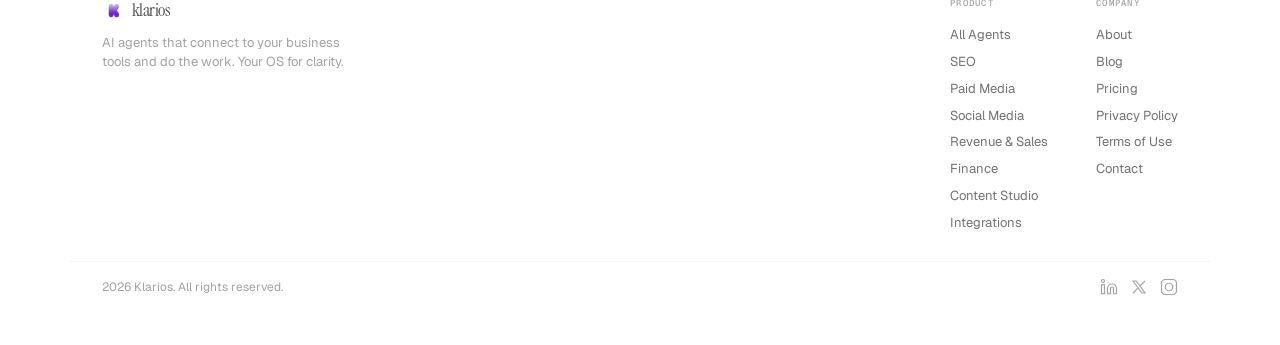
==== commit 443c14e7: "Add K logo as favicon and nav brand icon Logo replaces CSS gradient square in nav and footer. Favico" ====
--- a/index.html
+++ b/index.html
@@ -9,10 +9,13 @@
 <meta property="og:description" content="Six AI specialists. One platform. Zero hires.">
 <meta property="og:type" content="website">
 <meta property="og:url" content="https://klarios.io">
+<link rel="icon" type="image/png" sizes="32x32" href="/favicon-32.png">
+<link rel="icon" type="image/png" sizes="16x16" href="/favicon-16.png">
+<link rel="apple-touch-icon" sizes="180x180" href="/apple-touch-icon.png">
 <link rel="preconnect" href="https://fonts.googleapis.com">
 <link rel="preconnect" href="https://fonts.gstatic.com" crossorigin>
 <link href="https://fonts.googleapis.com/css2?family=Instrument+Serif:ital@0;1&family=Geist:wght@300;400;500;600&family=Geist+Mono:wght@400;500&display=swap" rel="stylesheet">
-<link rel="stylesheet" href="/styles.css?v=20260424c">
+<link rel="stylesheet" href="/styles.css?v=20260424d">
 </head>
 <body>
 
@@ -20,7 +23,7 @@
 <header class="nav-wrap" id="navWrap">
 <nav class="nav">
   <a href="/" class="nav-brand">
-    <div class="nav-mark"></div>
+    <img src="/logo.png" alt="Klarios" class="nav-logo">
     <span class="nav-word">klarios</span>
   </a>
   <div class="nav-center">
@@ -508,7 +511,7 @@
 <!-- ====== FOOTER ====== -->
 <footer>
 <div class="footer-inner">
-  <div><div class="footer-brand"><div class="nav-mark" style="width:22px;height:22px;border-radius:6px"></div><span class="footer-word">klarios</span></div><p class="footer-desc">AI agents that connect to your business tools and do the work. Your OS for clarity.</p></div>
+  <div><div class="footer-brand"><img src="/logo.png" alt="Klarios" class="nav-logo" style="width:22px;height:22px"><span class="footer-word">klarios</span></div><p class="footer-desc">AI agents that connect to your business tools and do the work. Your OS for clarity.</p></div>
   <div class="footer-col"><h4>Product</h4><a href="/product/agents">All Agents</a><a href="/product/seo">SEO</a><a href="/product/paid-media">Paid Media</a><a href="/product/social-media">Social Media</a><a href="/product/revenue-sales">Revenue & Sales</a><a href="/product/finance">Finance</a><a href="/product/content-studio">Content Studio</a><a href="/product/integrations">Integrations</a></div>
   <div class="footer-col"><h4>Company</h4><a href="/resources/about">About</a><a href="/resources/blog">Blog</a><a href="/pricing">Pricing</a><a href="/privacy">Privacy Policy</a><a href="/terms">Terms of Use</a><a href="mailto:hello@klarios.io">Contact</a></div>
 </div>
--- a/styles.css
+++ b/styles.css
@@ -157,6 +157,11 @@
   display:flex; align-items:center;
 }
 .nav-brand { display:flex; align-items:center; gap:10px; }
+.nav-logo {
+  width:30px; height:30px; border-radius:8px;
+  object-fit:contain;
+}
+/* Legacy nav-mark kept for subpages */
 .nav-mark {
   width:30px; height:30px; border-radius:9px;
   background:var(--gradient); position:relative;
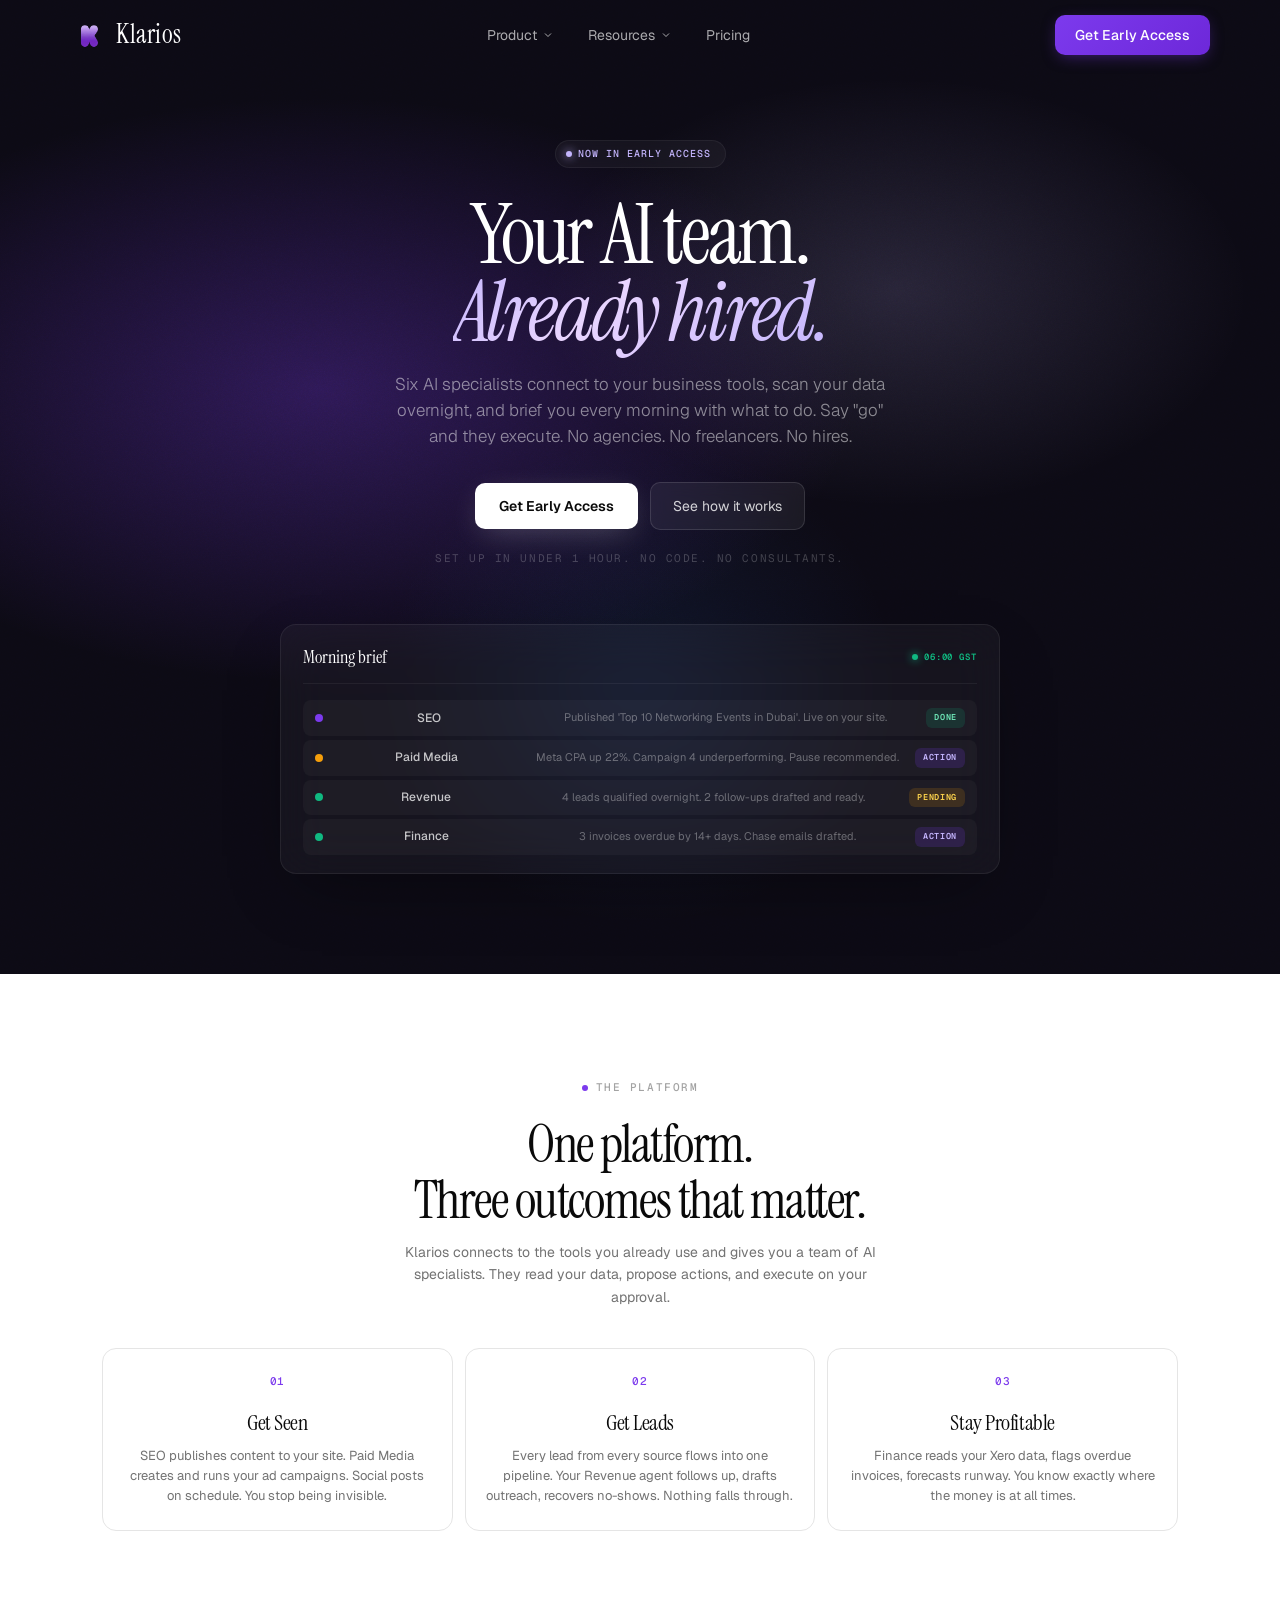
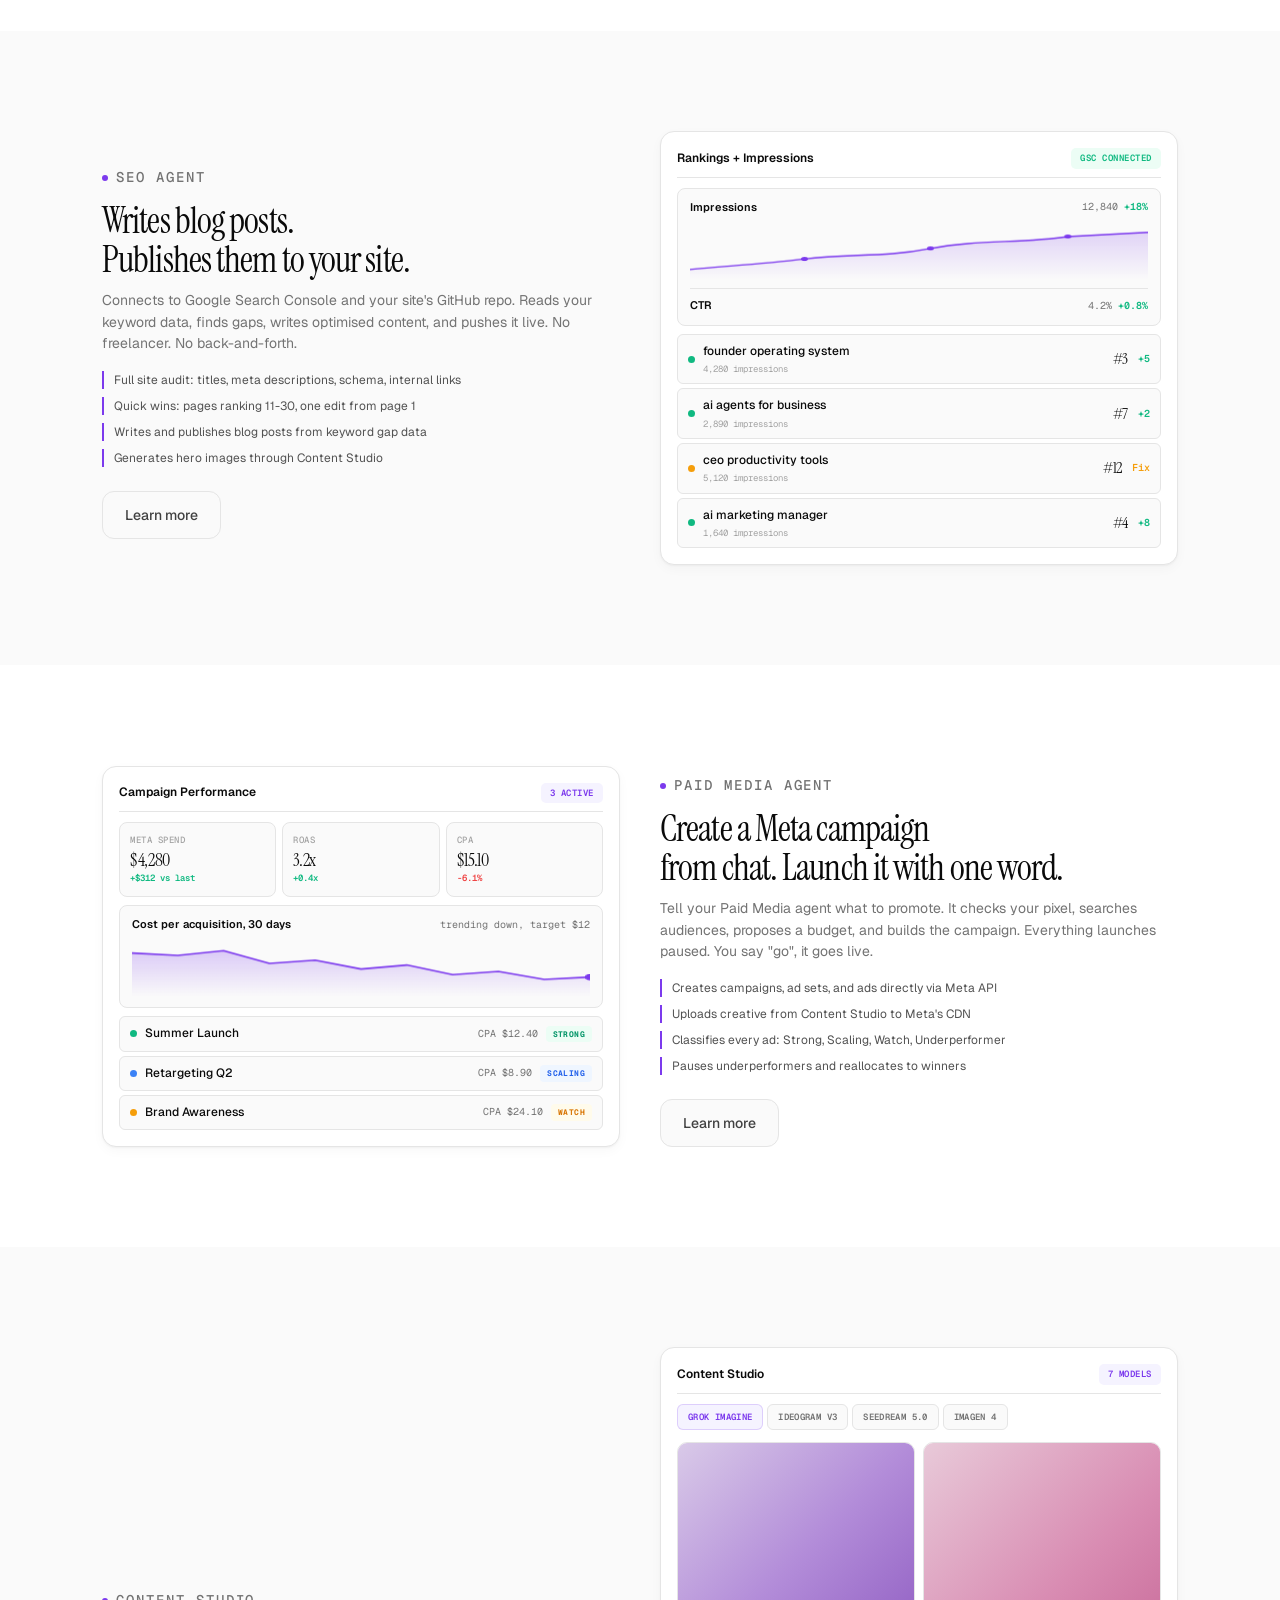
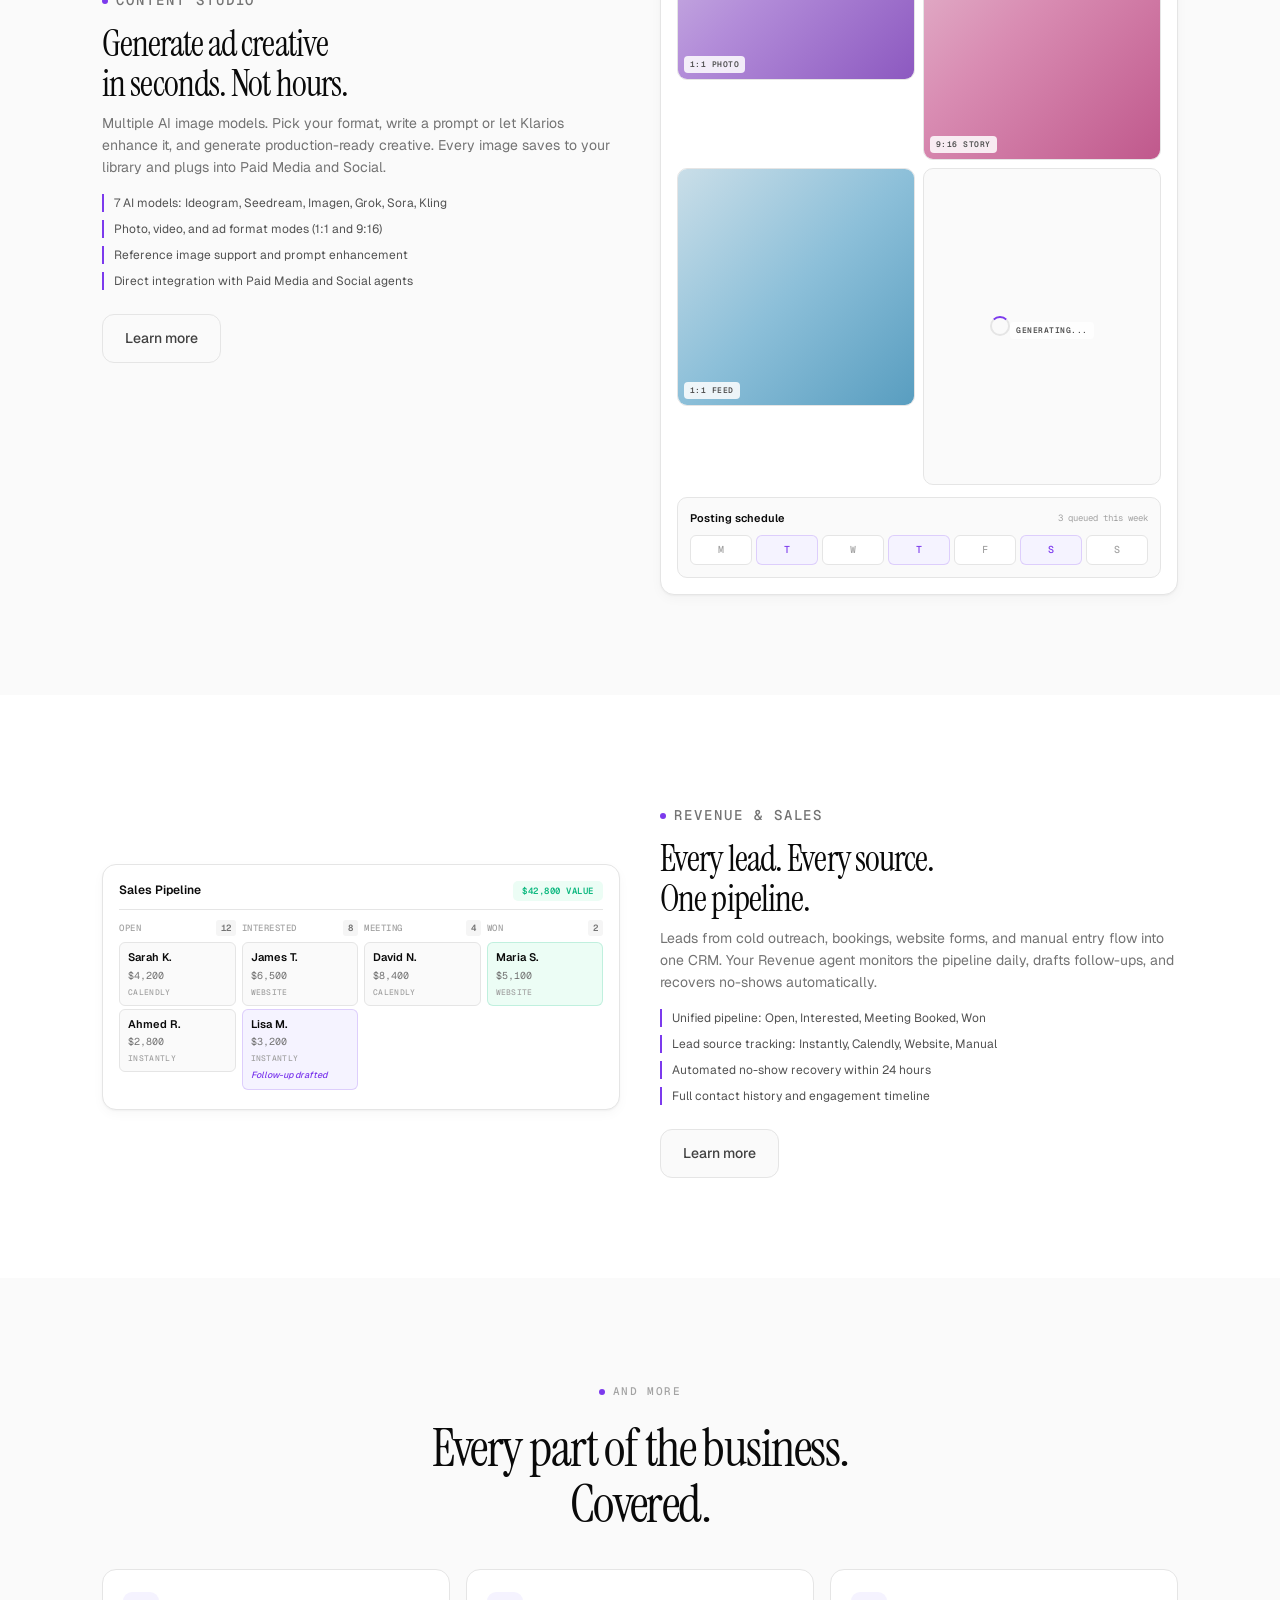
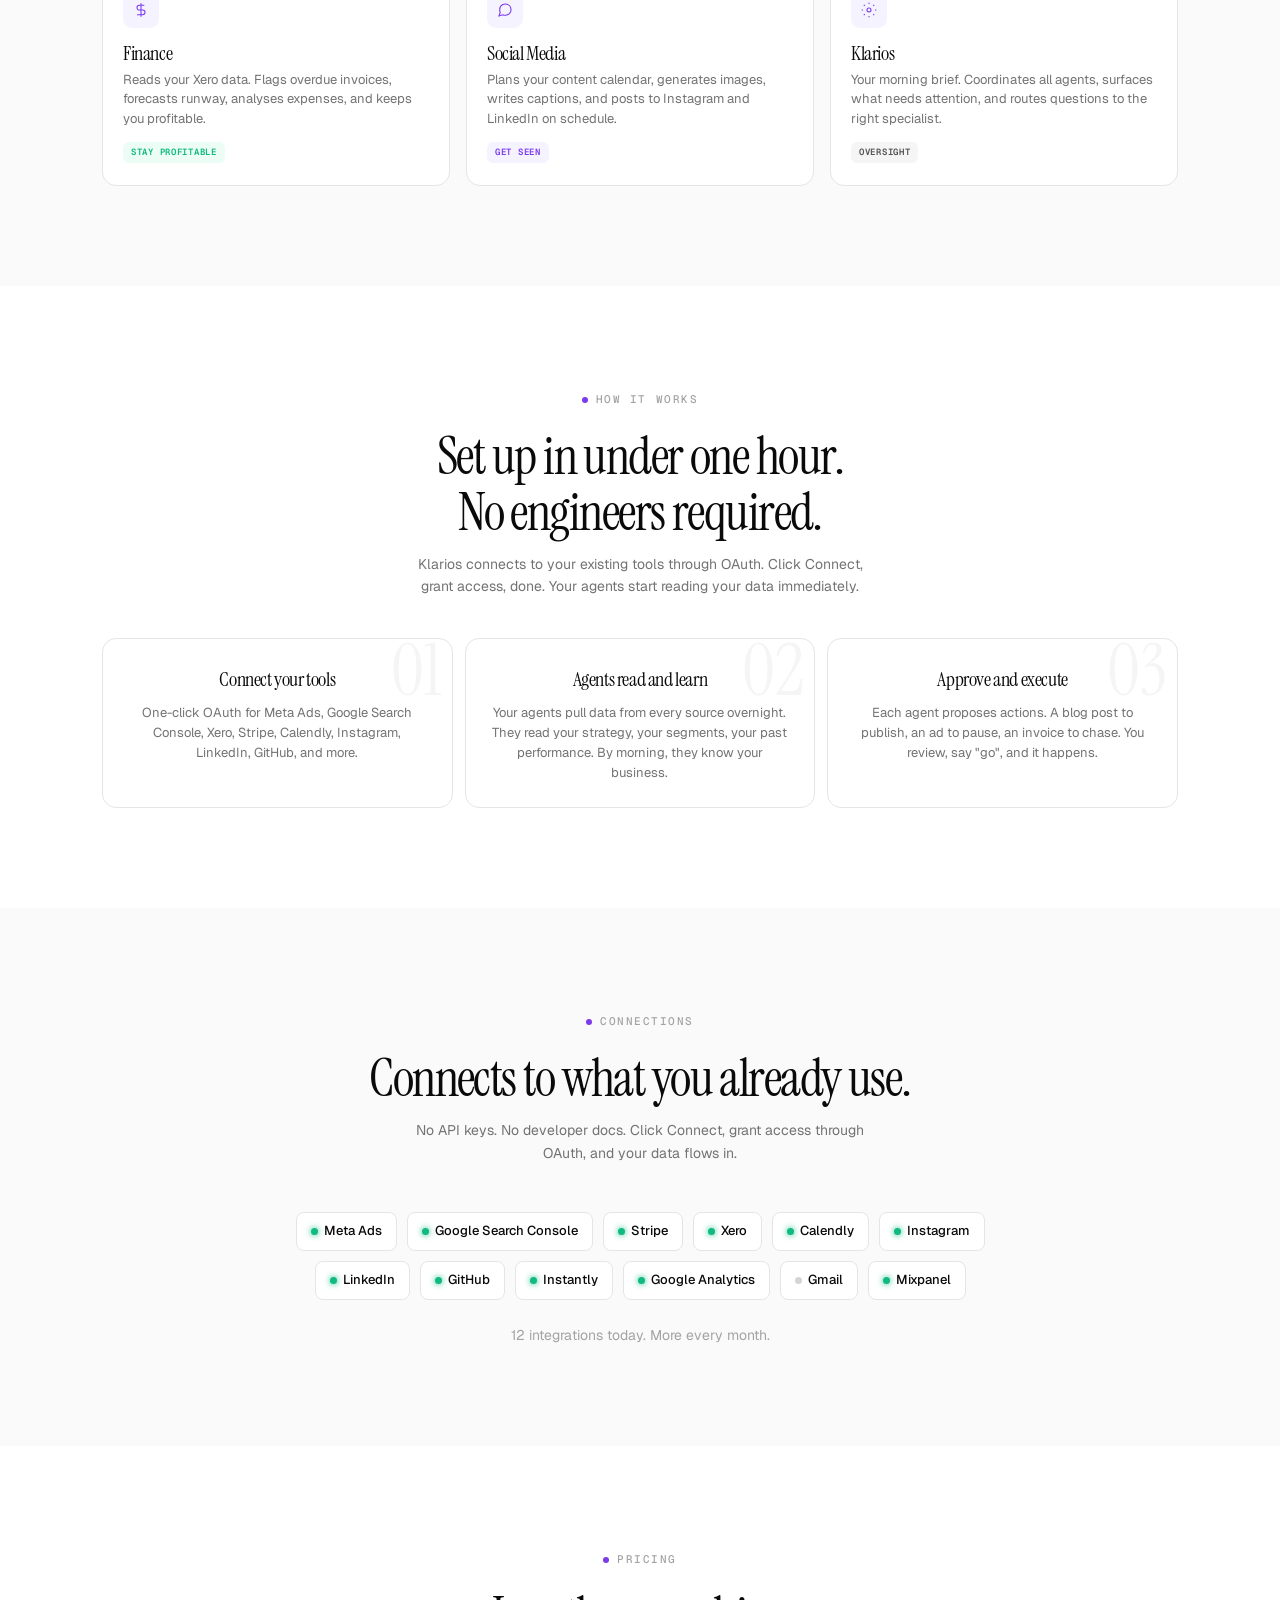
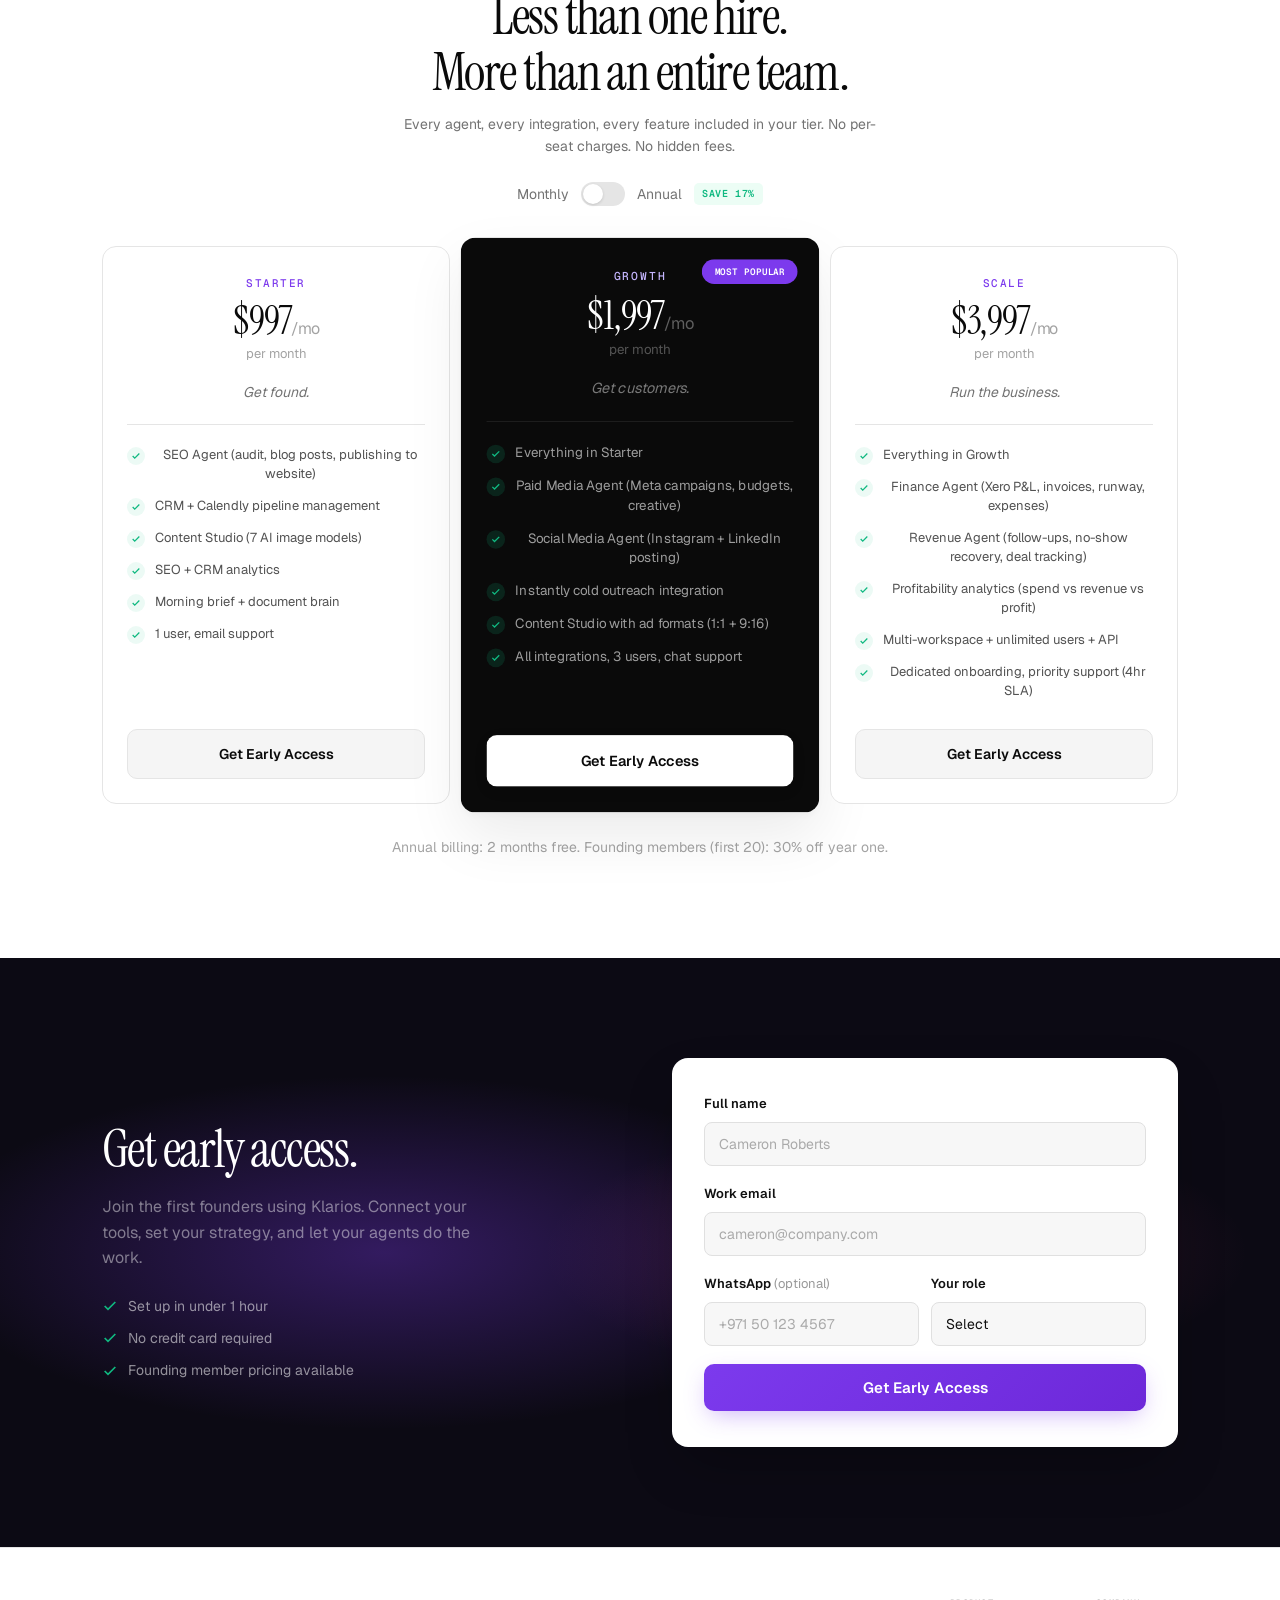
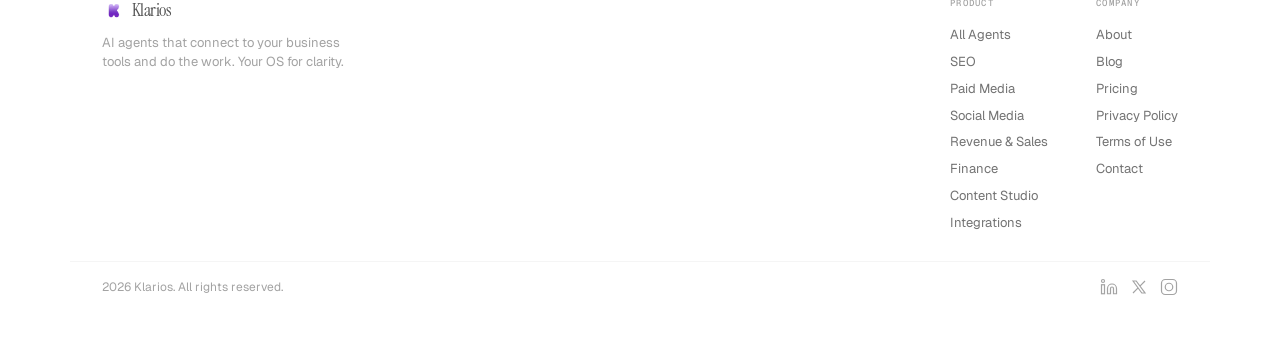
==== commit da5fb17f: "Enlarge nav logo and brand text, uppercase Klarios, add letter spacing K icon 30px to 36px. Brand te" ====
--- a/index.html
+++ b/index.html
@@ -24,7 +24,7 @@
 <nav class="nav">
   <a href="/" class="nav-brand">
     <img src="/logo.png" alt="Klarios" class="nav-logo">
-    <span class="nav-word">klarios</span>
+    <span class="nav-word">Klarios</span>
   </a>
   <div class="nav-center">
     <div class="nav-dropdown">
@@ -511,7 +511,7 @@
 <!-- ====== FOOTER ====== -->
 <footer>
 <div class="footer-inner">
-  <div><div class="footer-brand"><img src="/logo.png" alt="Klarios" class="nav-logo" style="width:22px;height:22px"><span class="footer-word">klarios</span></div><p class="footer-desc">AI agents that connect to your business tools and do the work. Your OS for clarity.</p></div>
+  <div><div class="footer-brand"><img src="/logo.png" alt="Klarios" class="nav-logo" style="width:22px;height:22px"><span class="footer-word">Klarios</span></div><p class="footer-desc">AI agents that connect to your business tools and do the work. Your OS for clarity.</p></div>
   <div class="footer-col"><h4>Product</h4><a href="/product/agents">All Agents</a><a href="/product/seo">SEO</a><a href="/product/paid-media">Paid Media</a><a href="/product/social-media">Social Media</a><a href="/product/revenue-sales">Revenue & Sales</a><a href="/product/finance">Finance</a><a href="/product/content-studio">Content Studio</a><a href="/product/integrations">Integrations</a></div>
   <div class="footer-col"><h4>Company</h4><a href="/resources/about">About</a><a href="/resources/blog">Blog</a><a href="/pricing">Pricing</a><a href="/privacy">Privacy Policy</a><a href="/terms">Terms of Use</a><a href="mailto:hello@klarios.io">Contact</a></div>
 </div>
--- a/styles.css
+++ b/styles.css
@@ -158,7 +158,7 @@
 }
 .nav-brand { display:flex; align-items:center; gap:10px; }
 .nav-logo {
-  width:30px; height:30px; border-radius:8px;
+  width:36px; height:36px; border-radius:8px;
   object-fit:contain;
 }
 /* Legacy nav-mark kept for subpages */
@@ -173,7 +173,7 @@
   background:rgba(255,255,255,.7); transform:translate(-50%,-50%);
 }
 .nav-word {
-  font-family:var(--serif); font-size:22px; letter-spacing:-0.04em;
+  font-family:var(--serif); font-size:26px; letter-spacing:0.02em;
 }
 .nav-wrap:not(.scrolled) .nav-word { color:#fff; }
 
